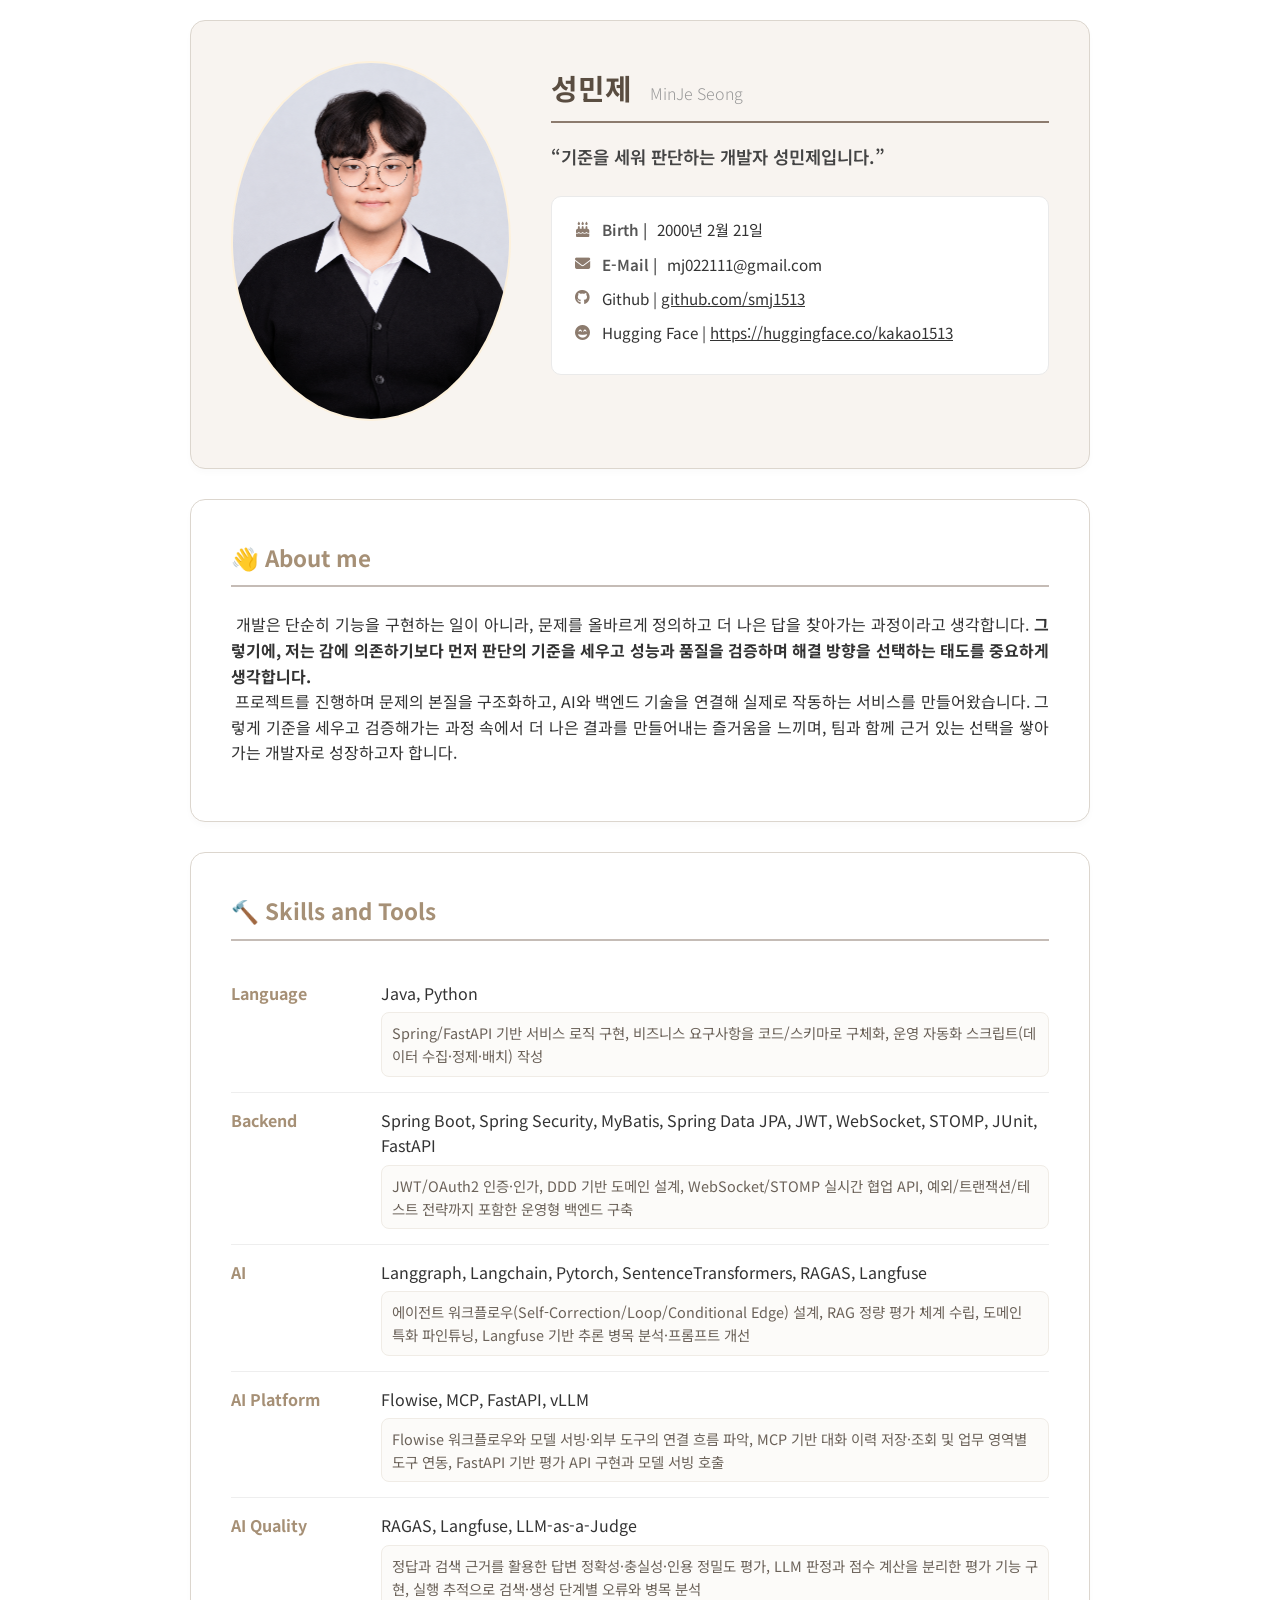
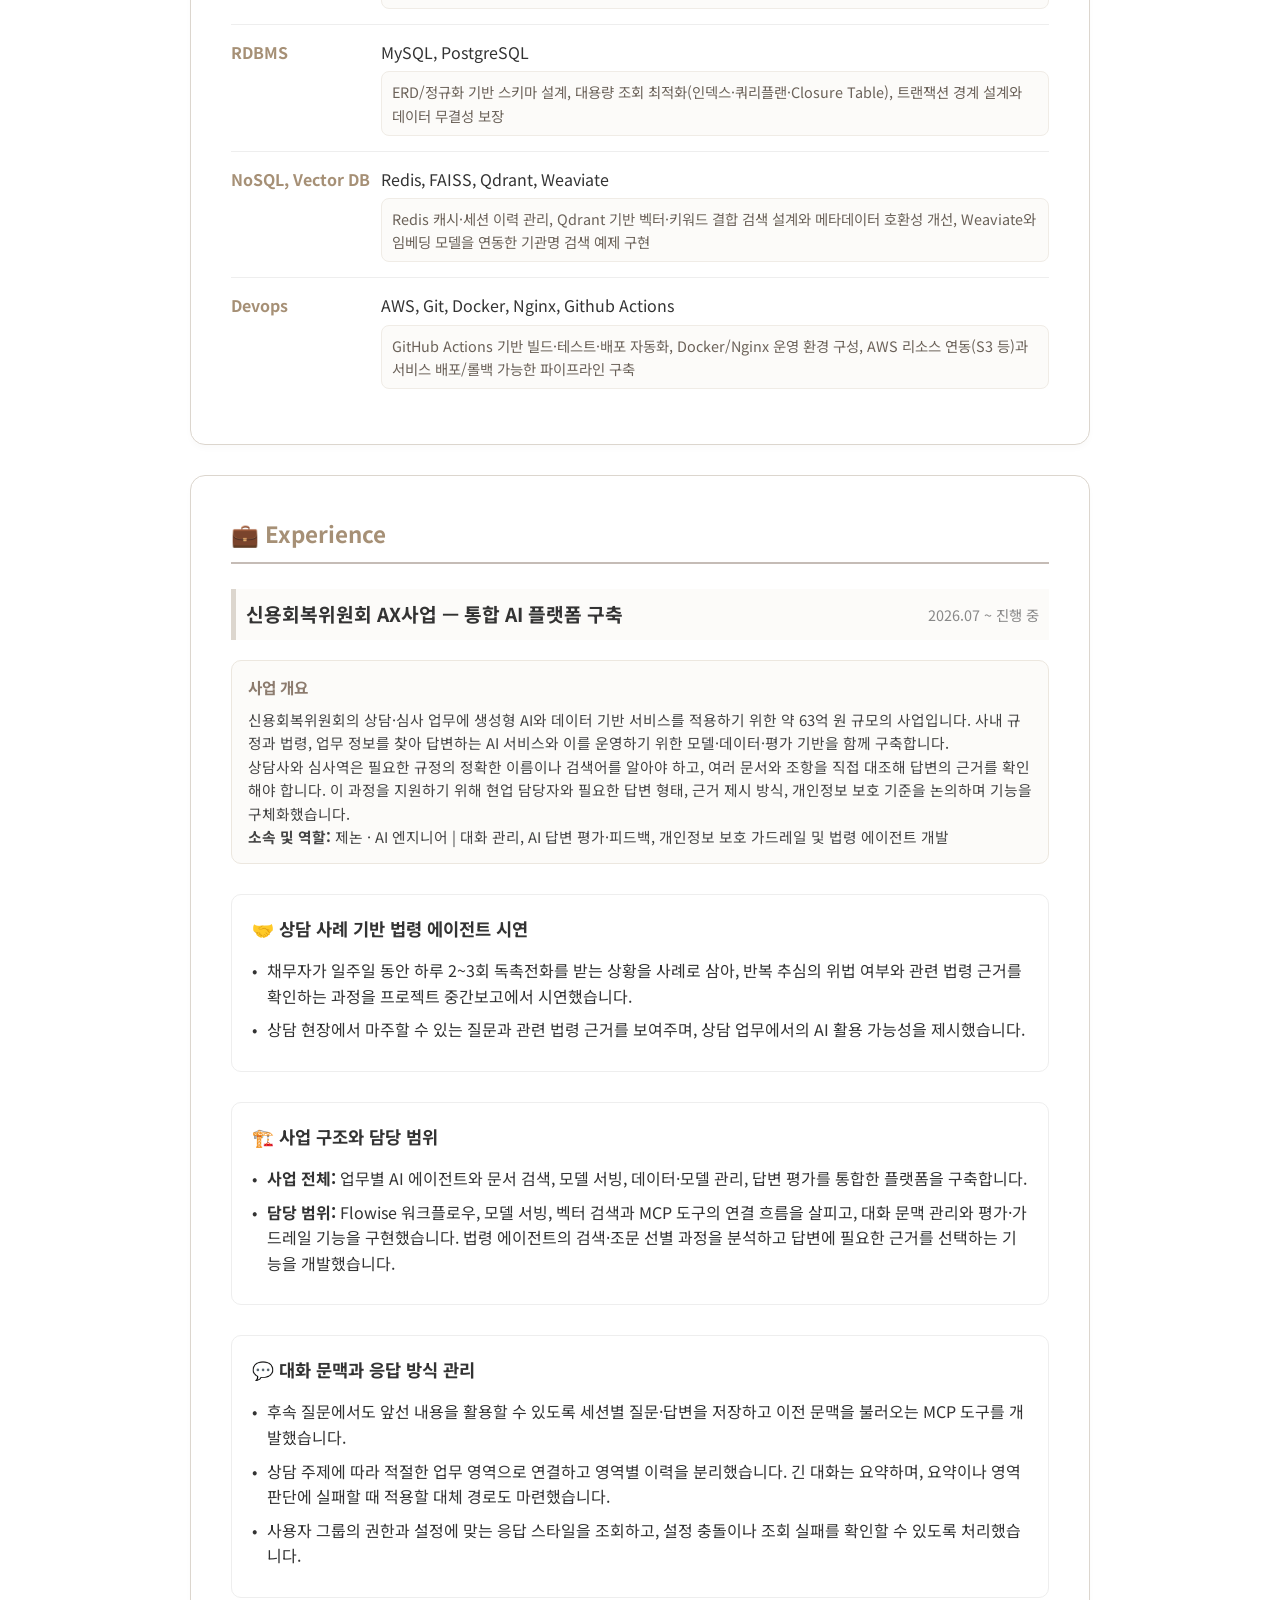
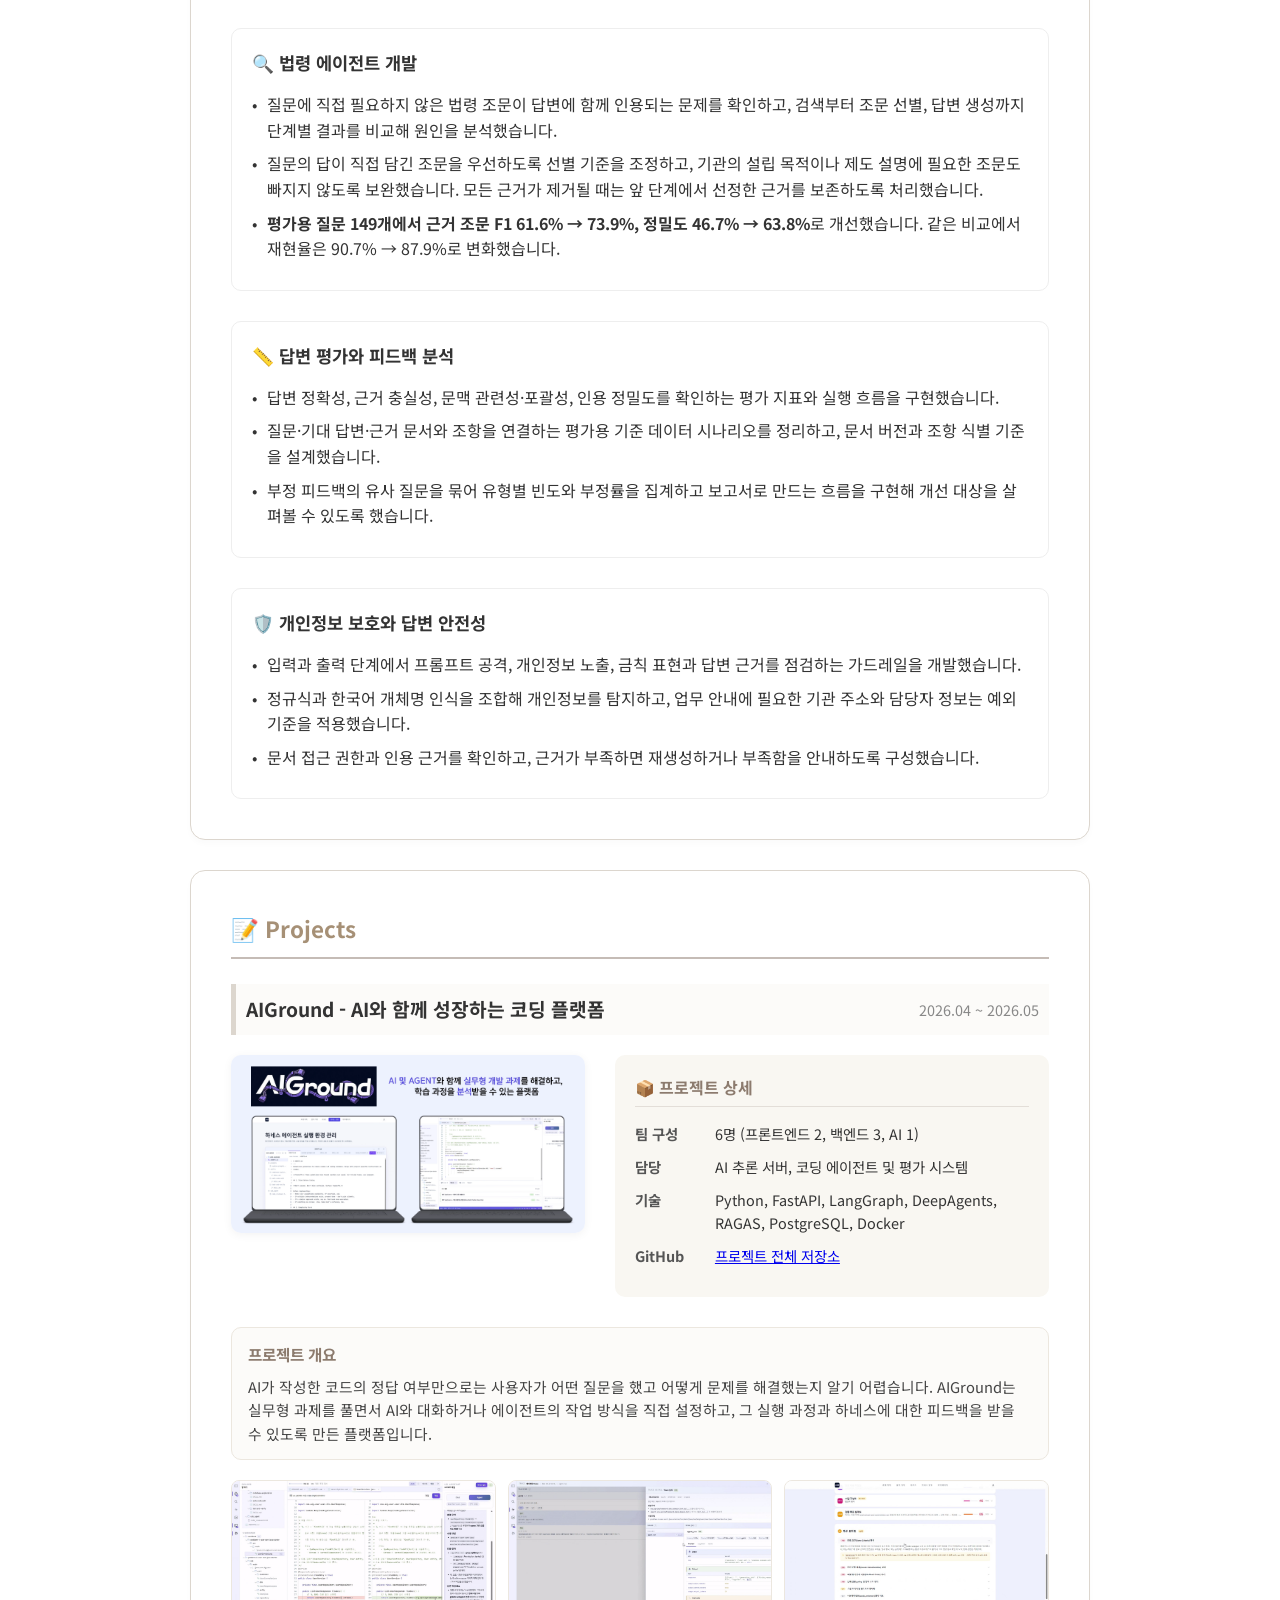
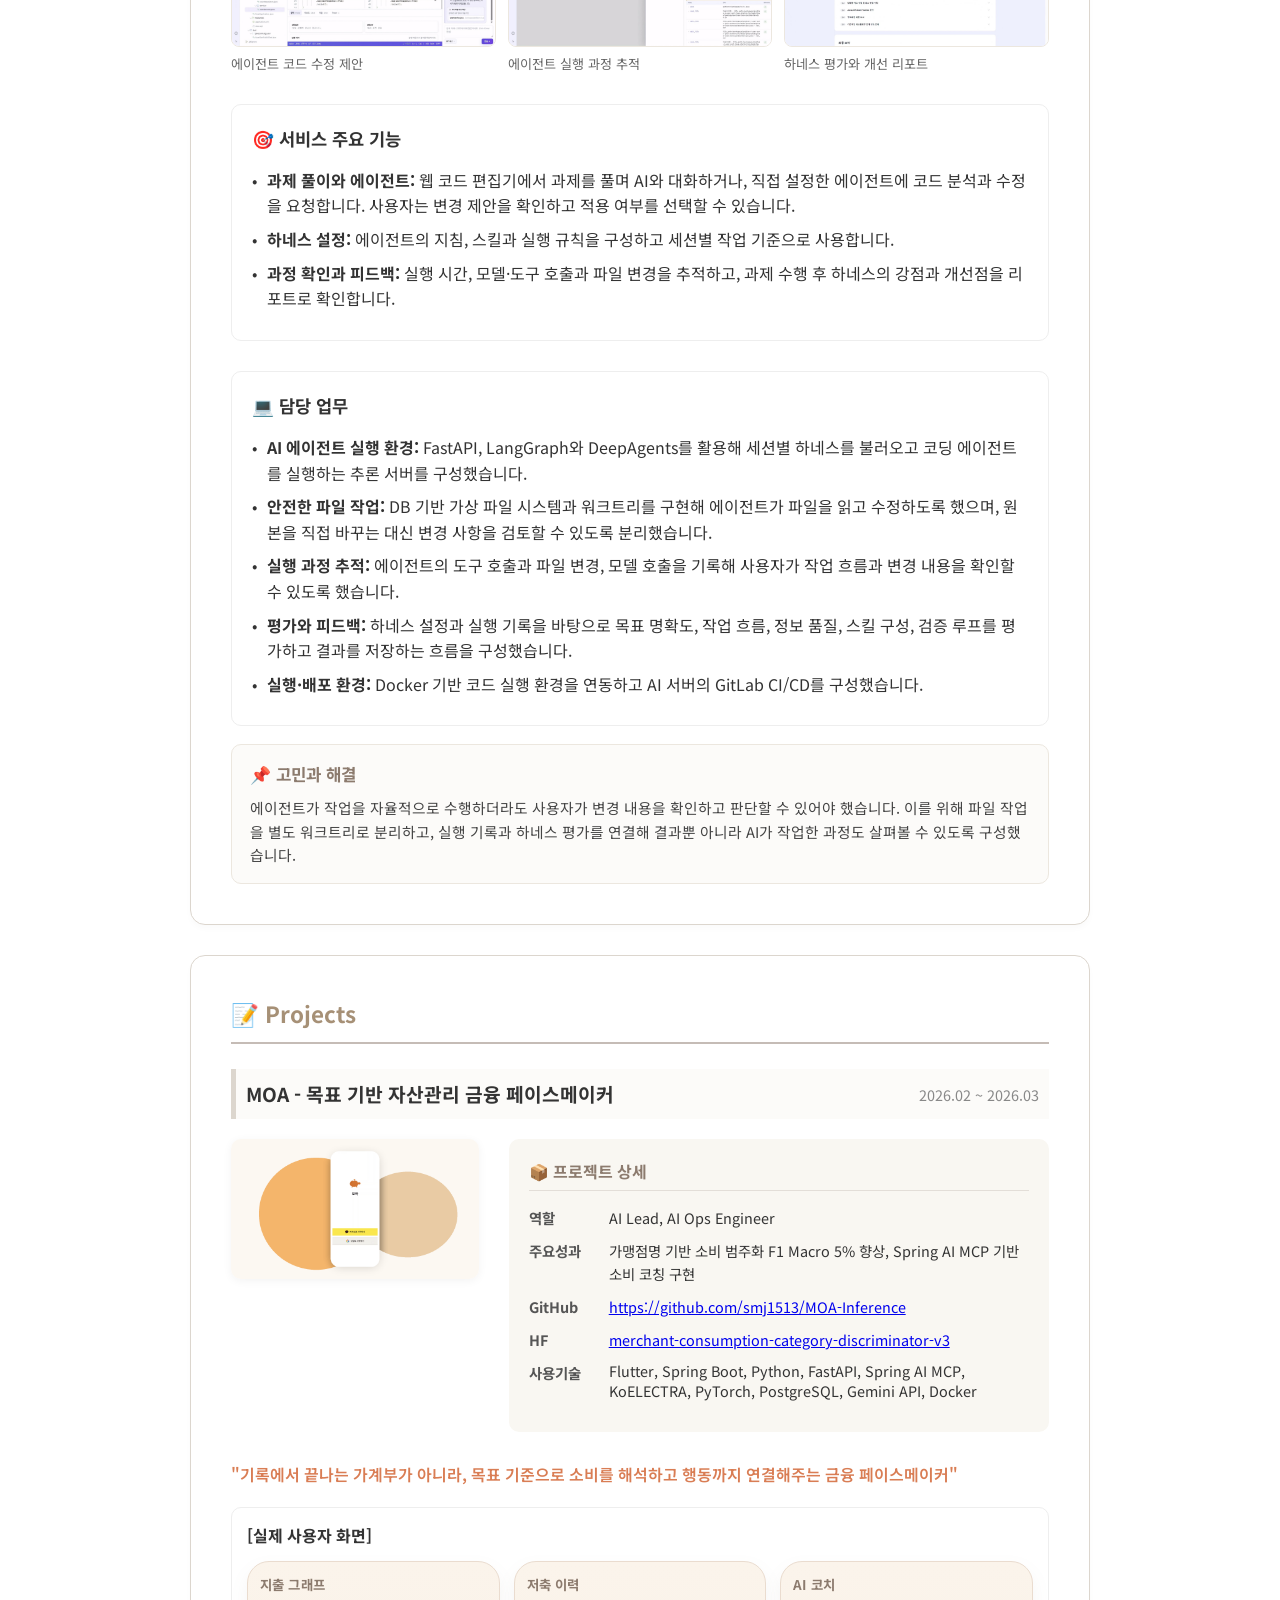
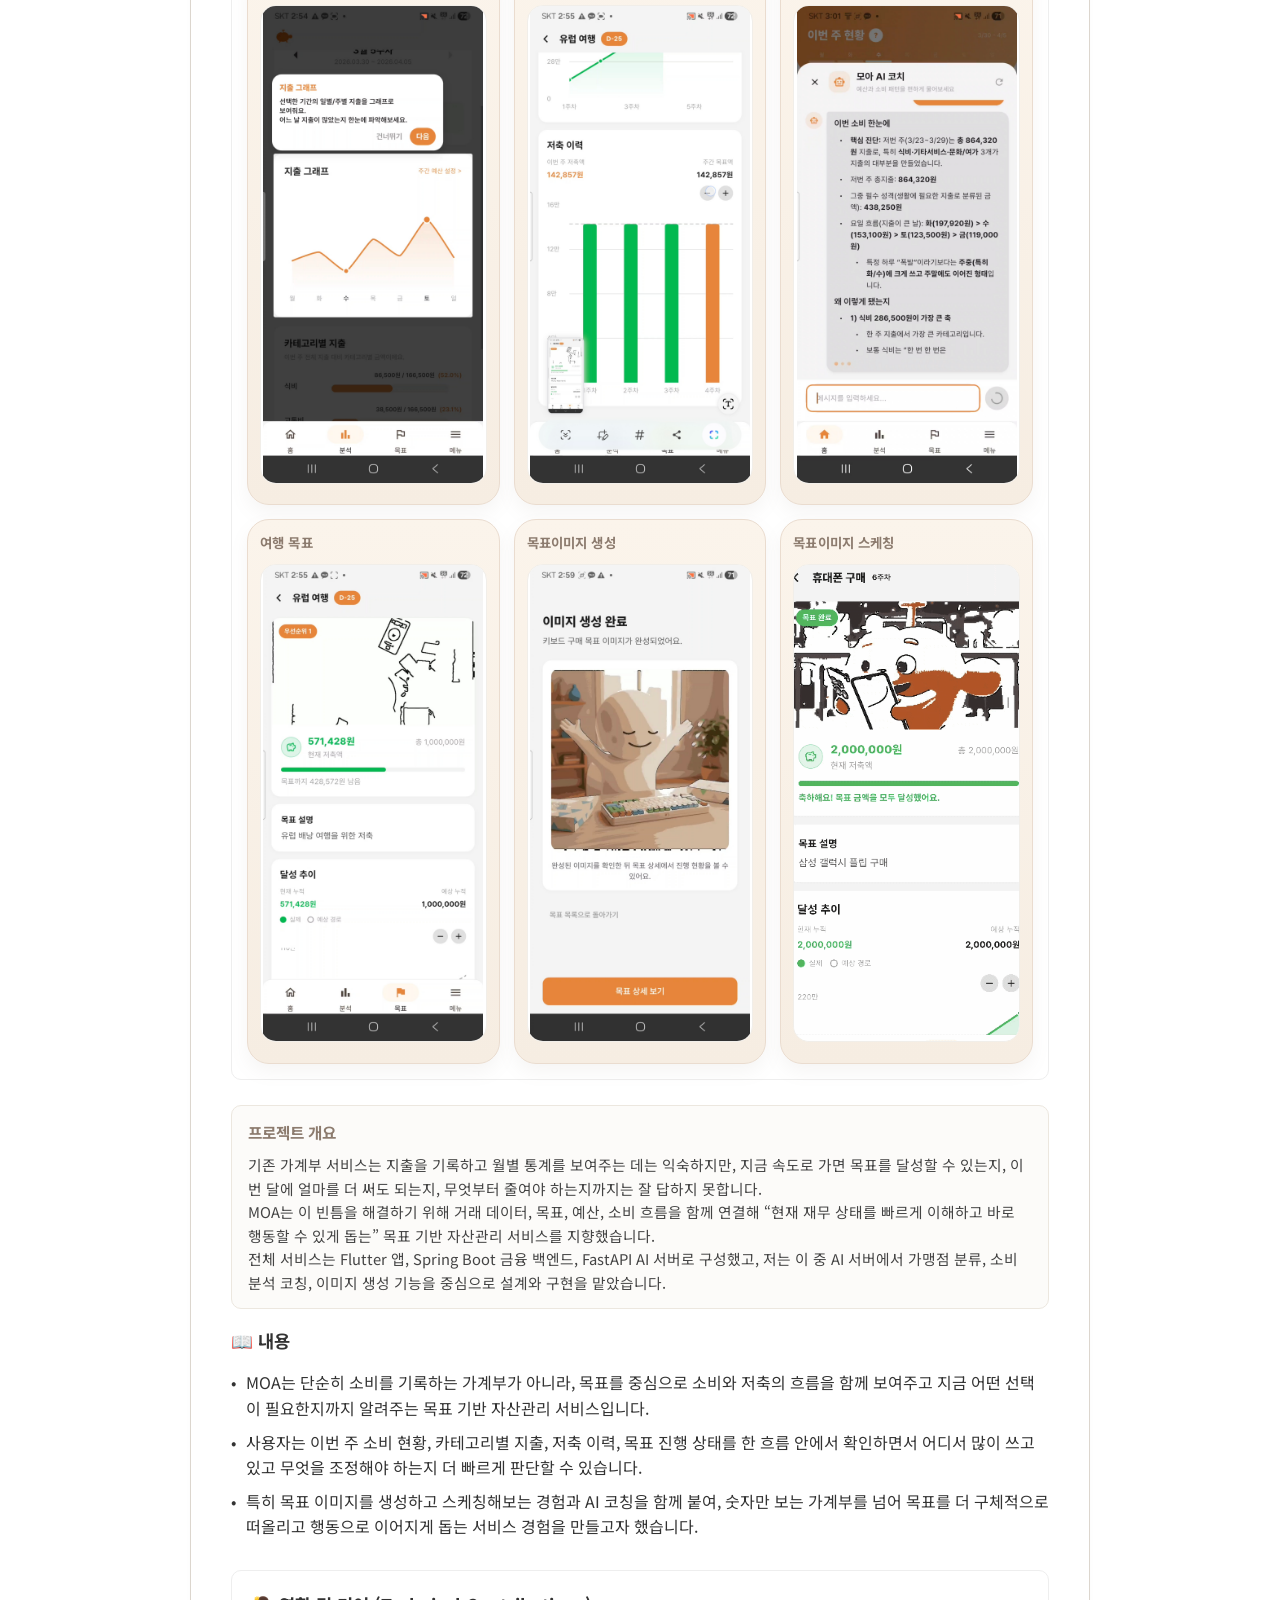
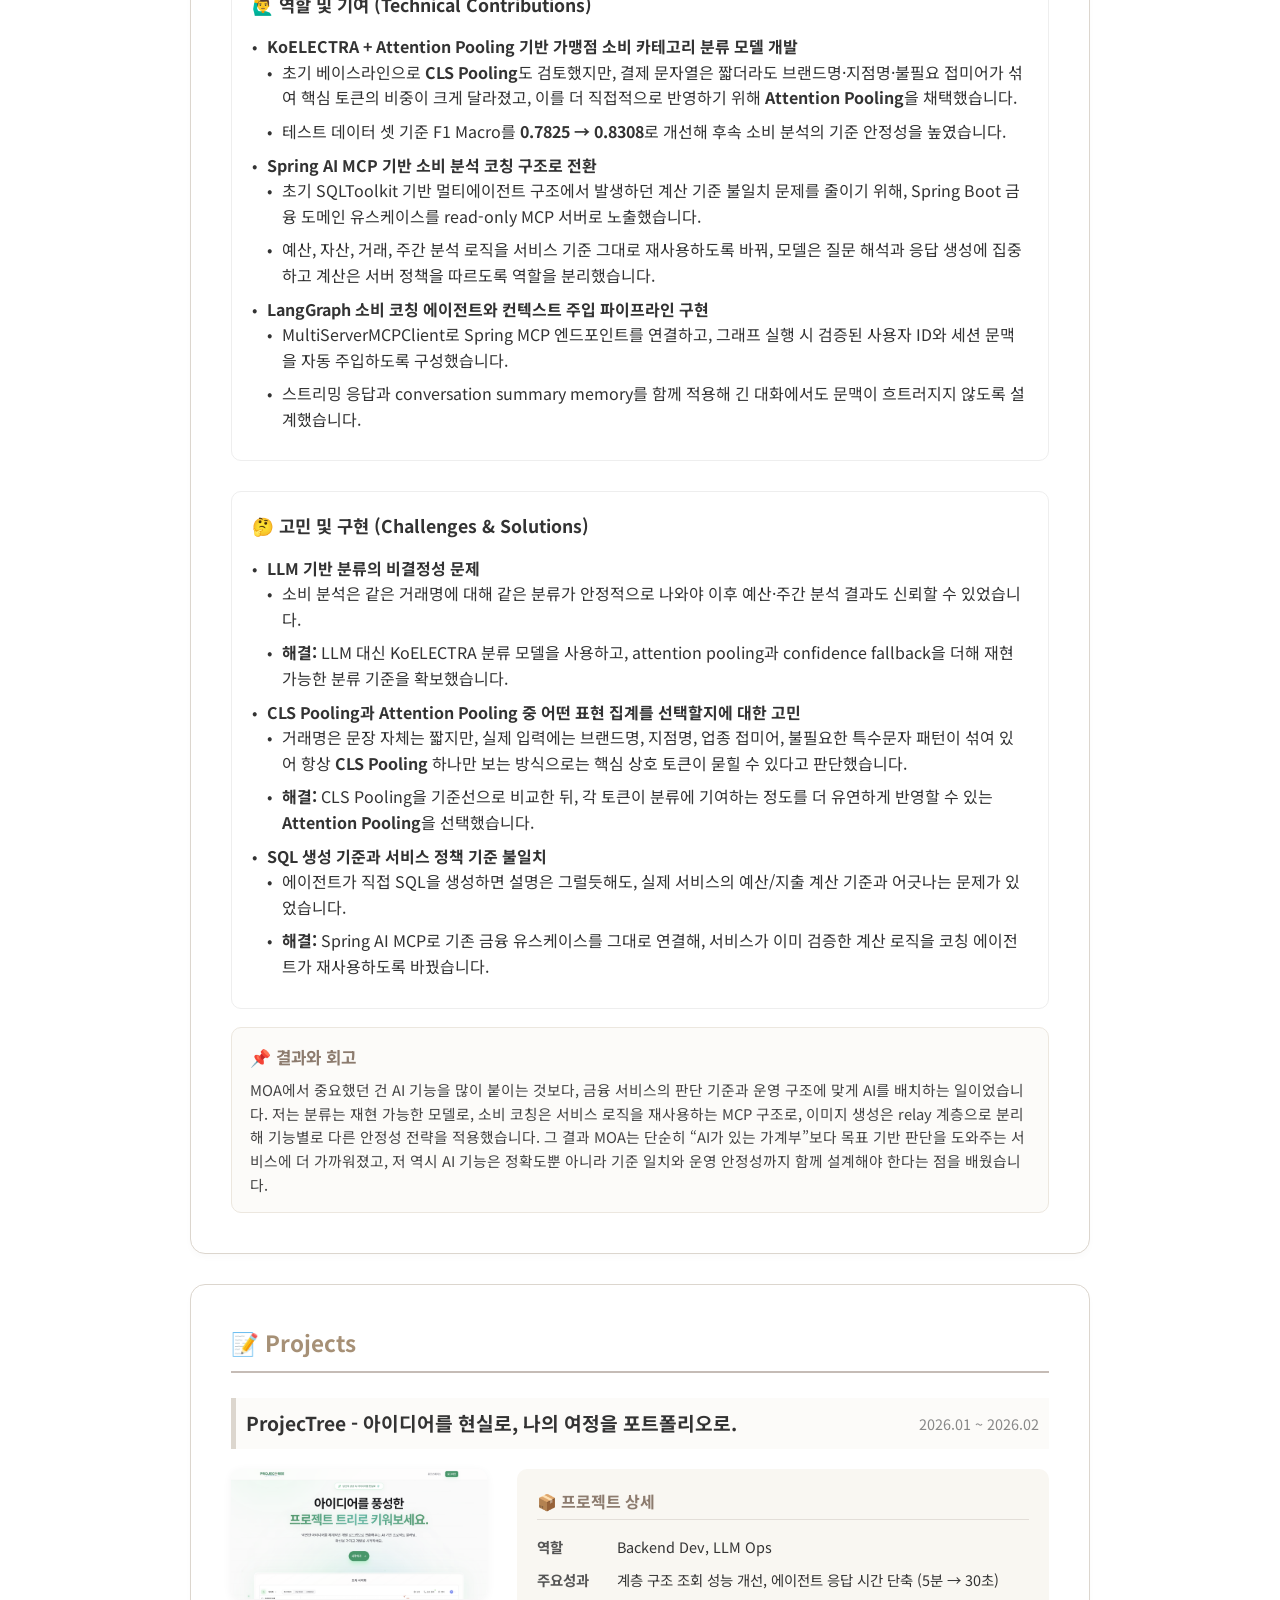
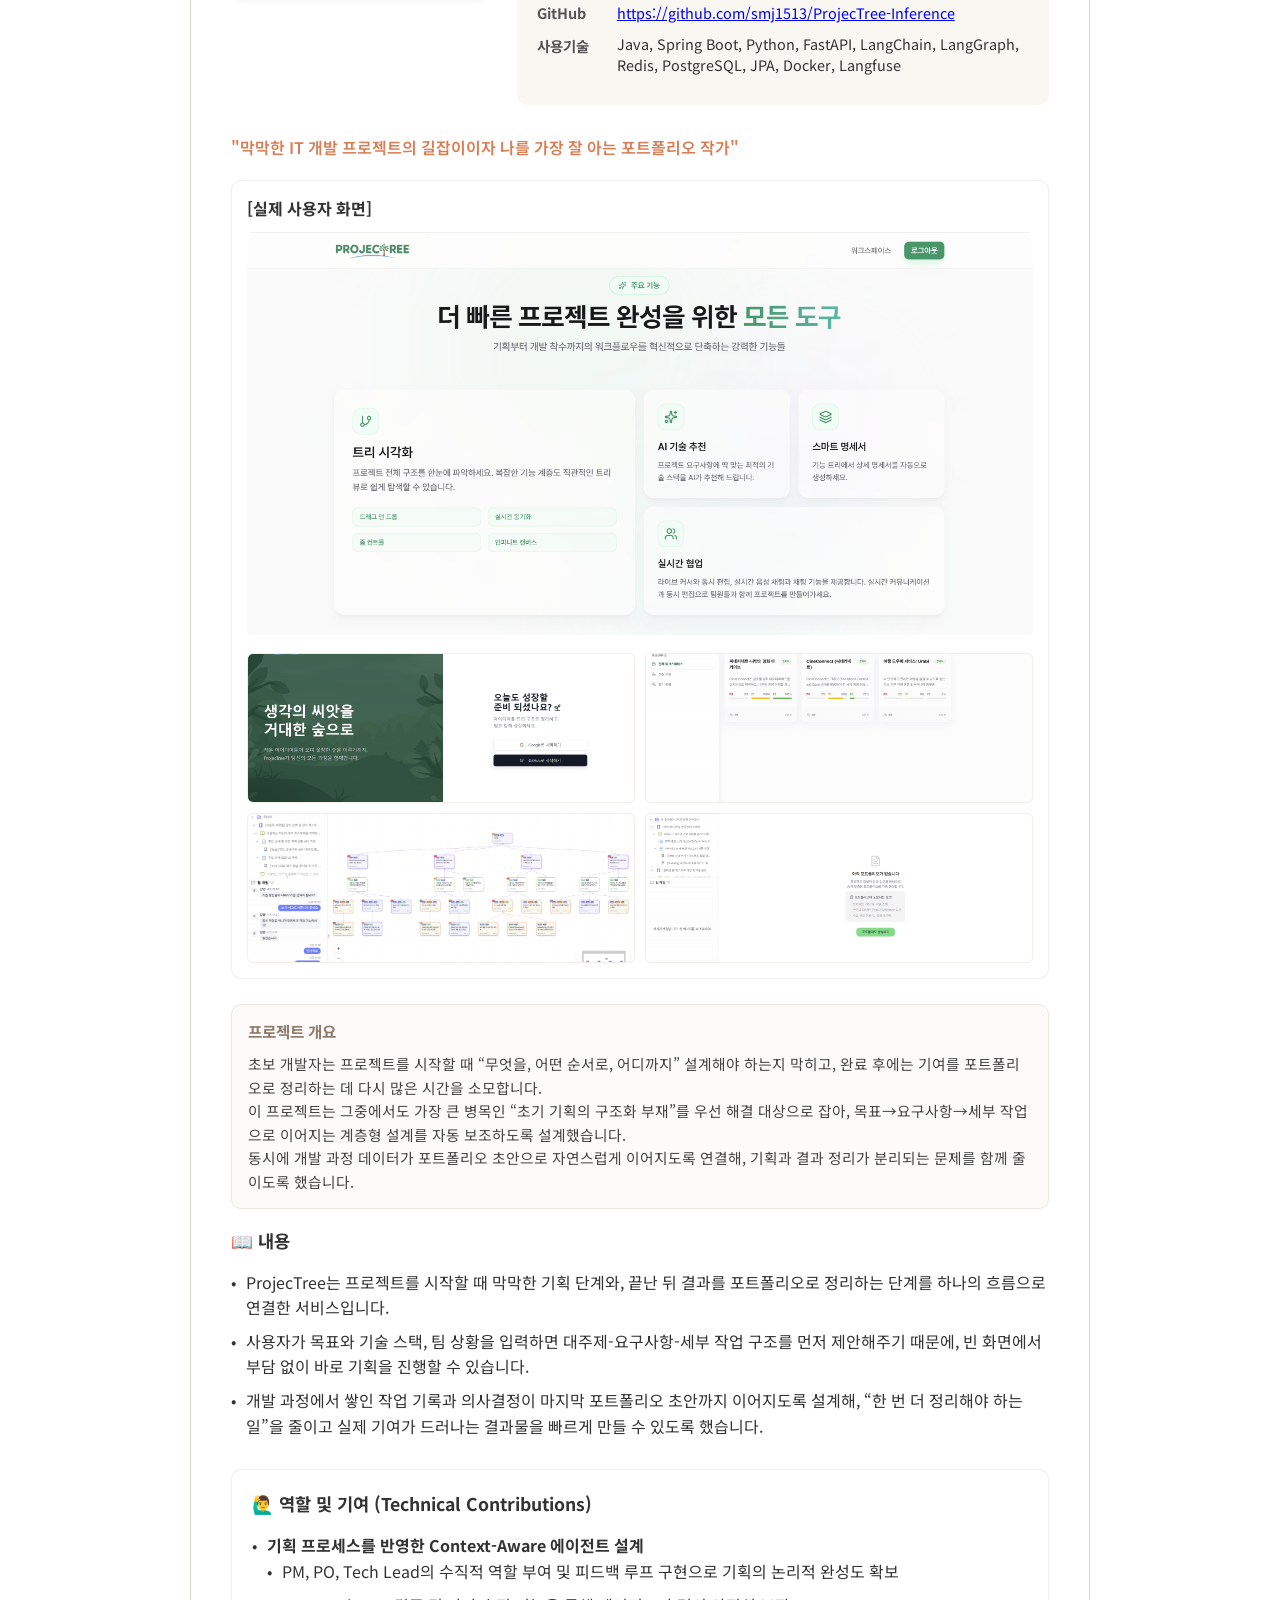
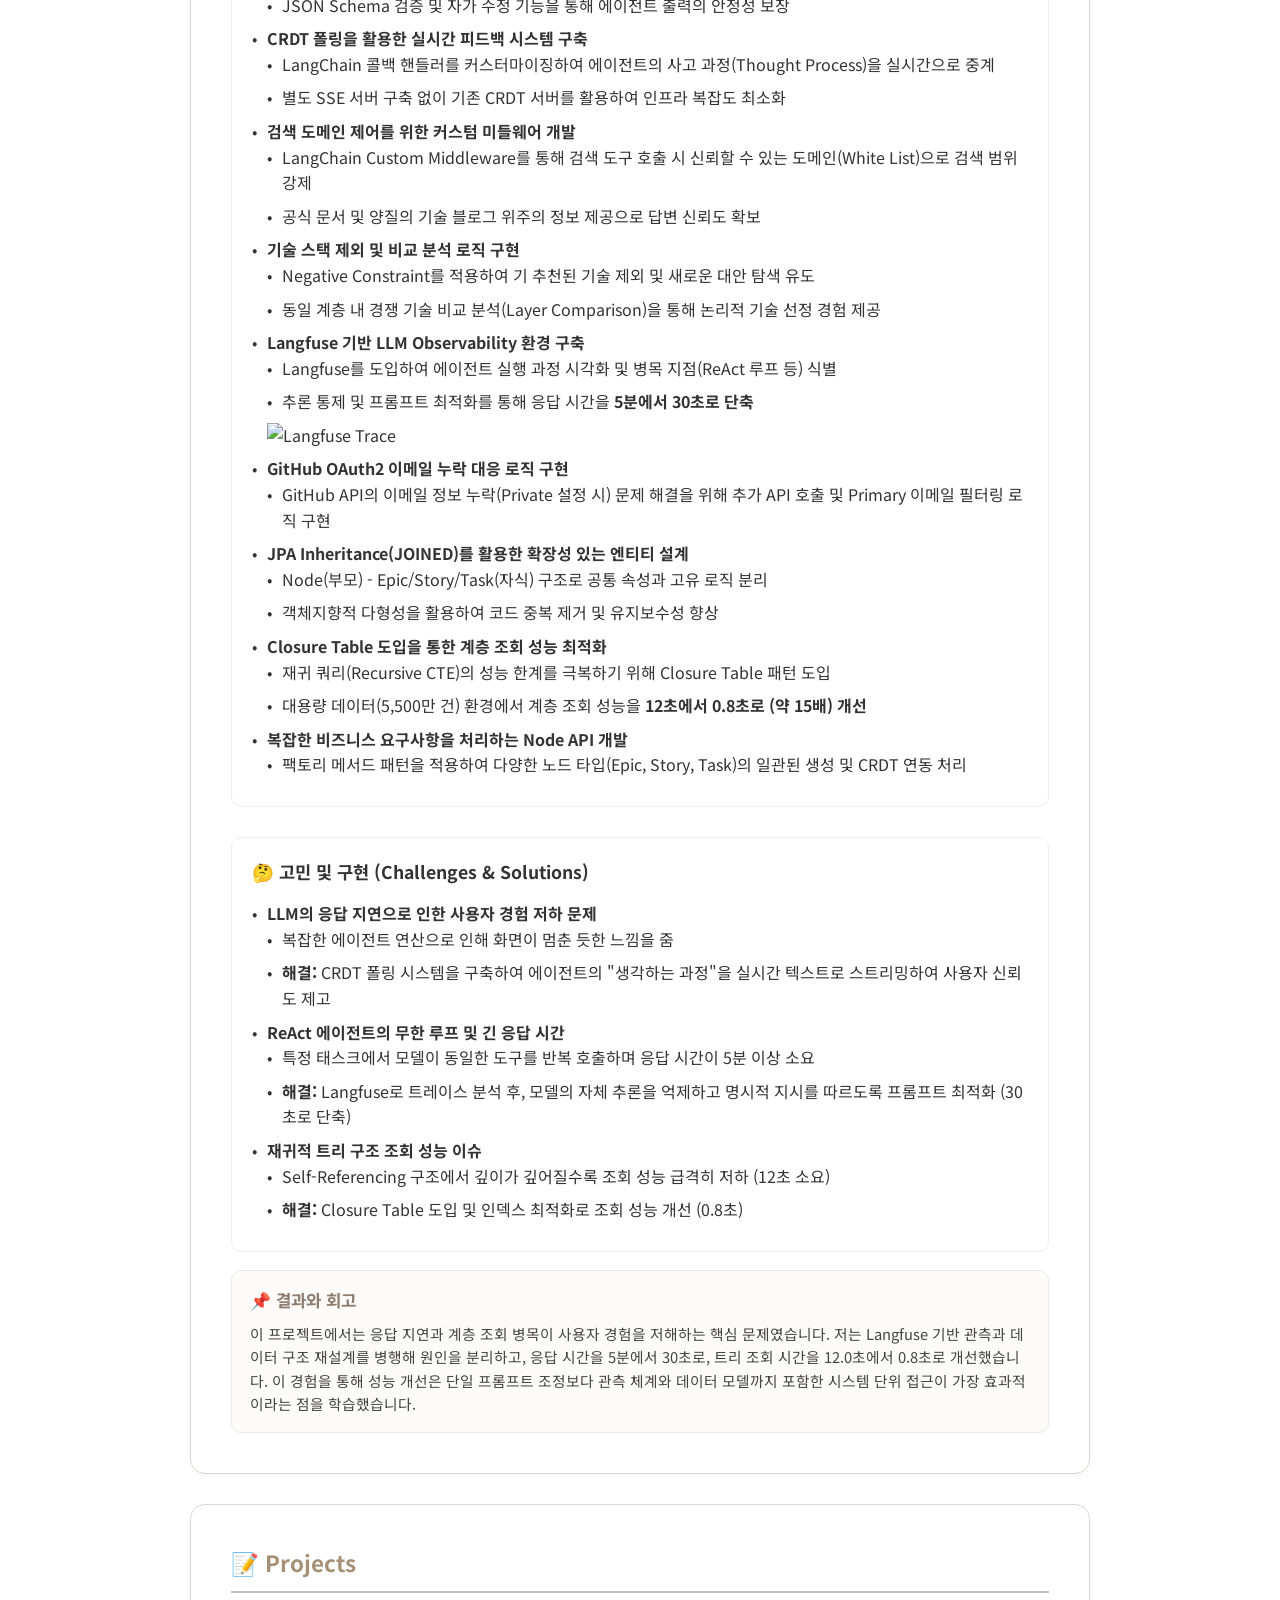
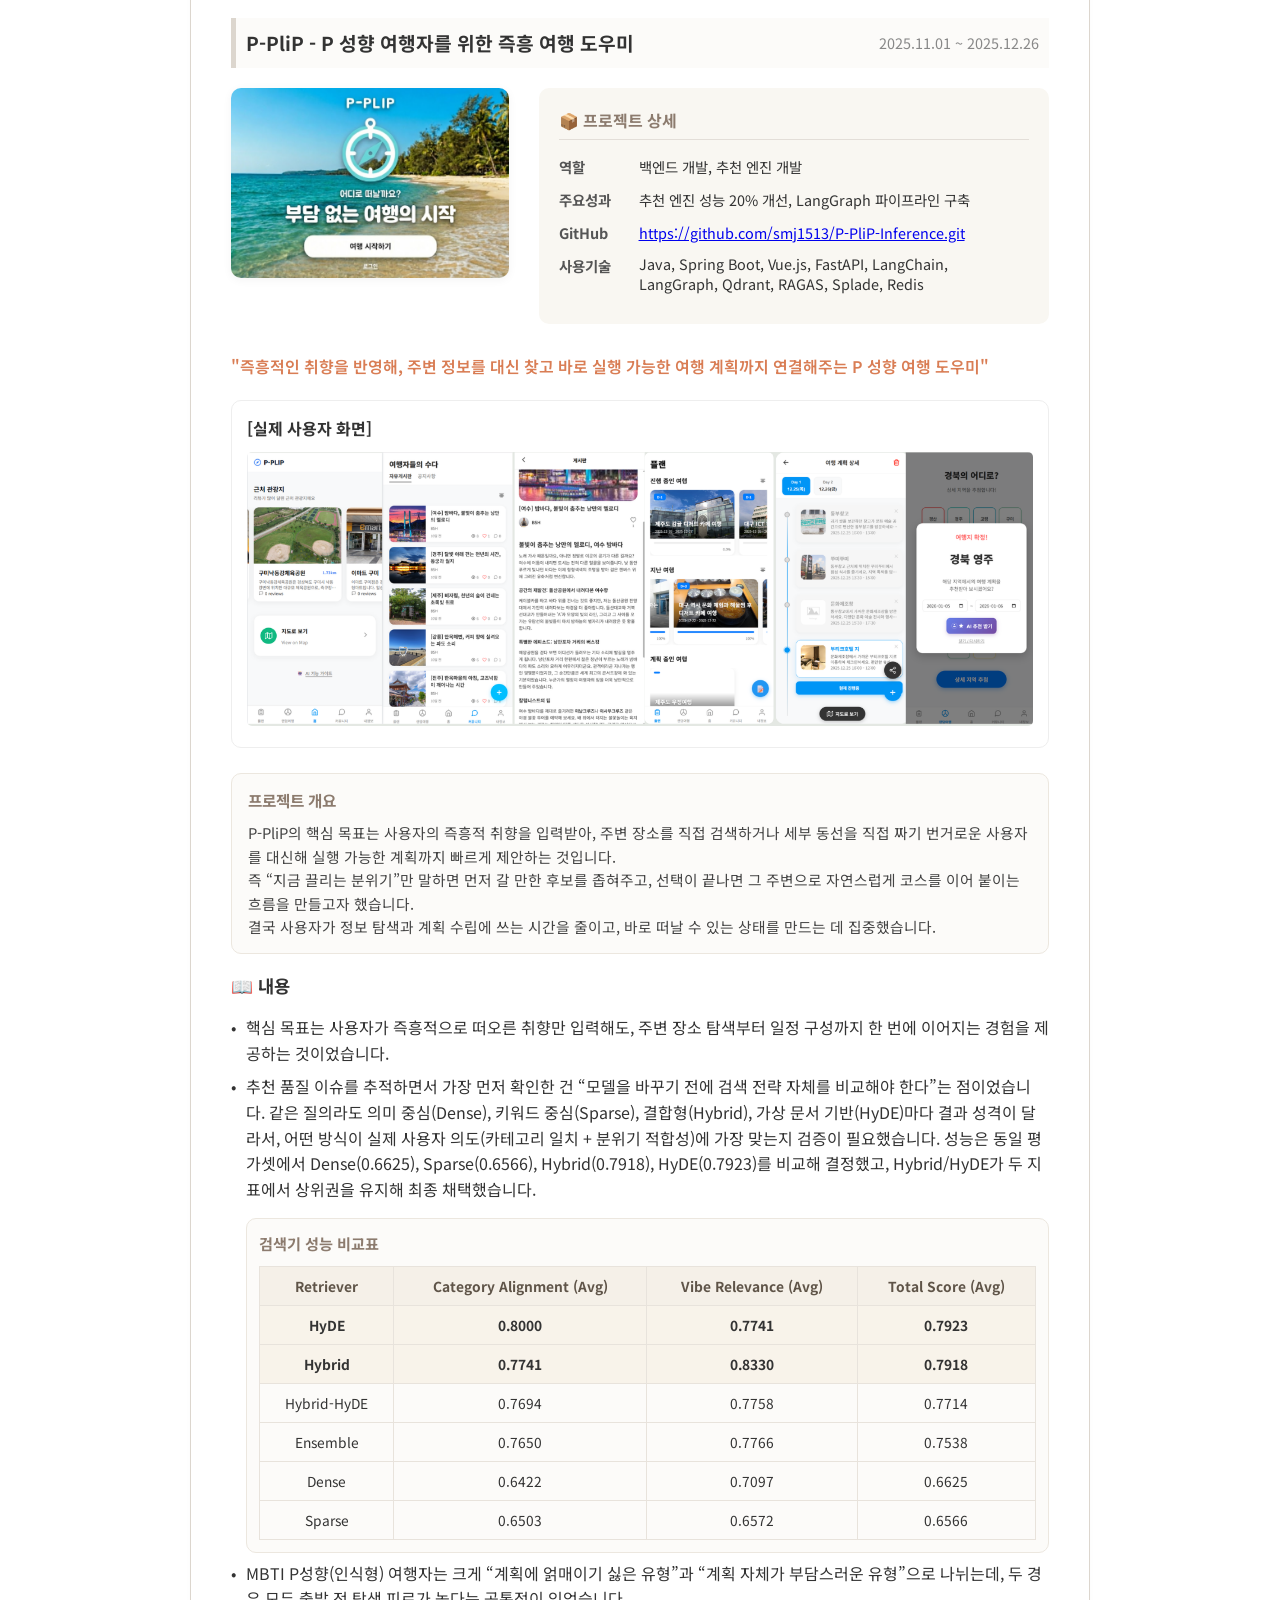
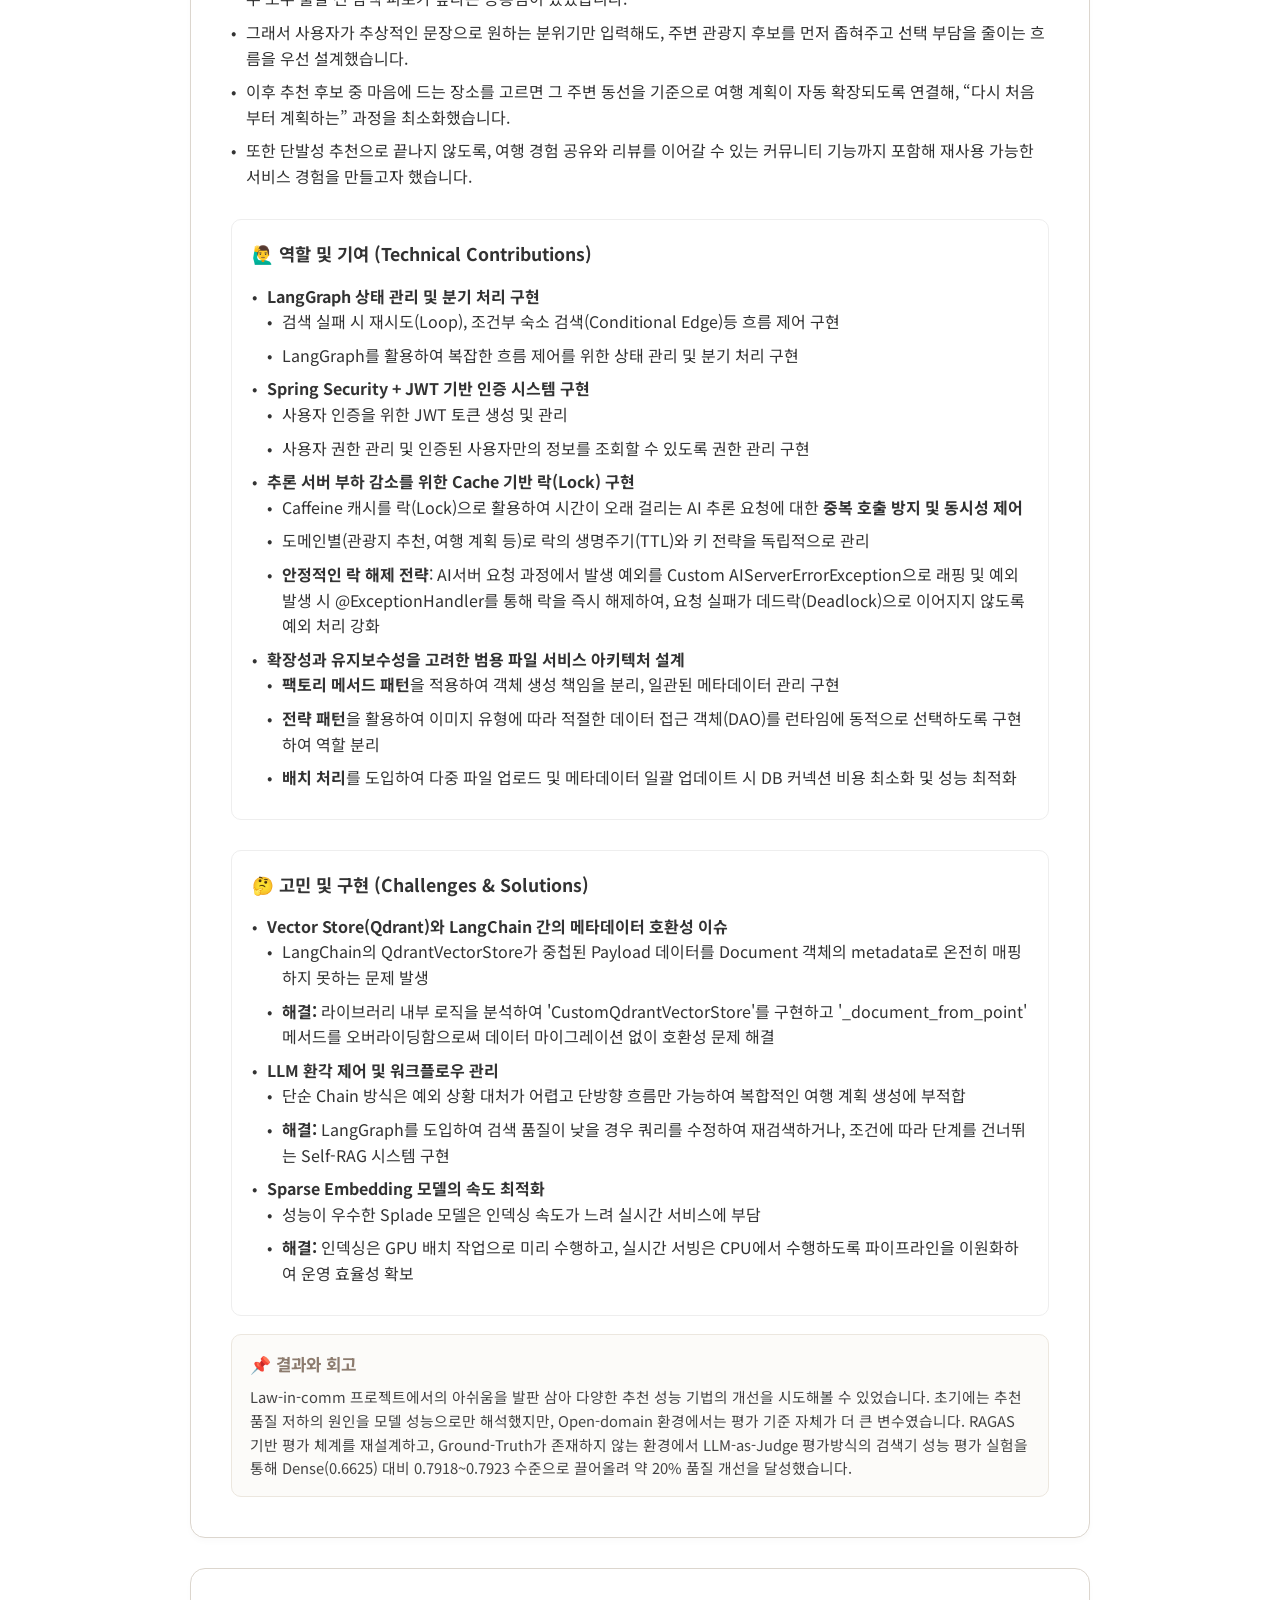
==== index.html @ fbe9fe79 "Correct the legal agent demo context in portfolio" ====
<!DOCTYPE html>
<html lang="ko">

<head>
    <meta charset="UTF-8">
    <meta name="viewport" content="width=device-width, initial-scale=1.0">
    <title>성민제 | Portfolio</title>
    <!-- Google Fonts -->
    <link rel="preconnect" href="https://fonts.googleapis.com">
    <link rel="preconnect" href="https://fonts.gstatic.com" crossorigin>
    <link href="https://fonts.googleapis.com/css2?family=Noto+Sans+KR:wght@300;400;500;700&display=swap"
        rel="stylesheet">
    <!-- Font Awesome for Icons -->
    <link rel="stylesheet" href="https://cdnjs.cloudflare.com/ajax/libs/font-awesome/6.4.0/css/all.min.css">
    <link rel="stylesheet" href="css/style.css">
</head>

<body>

    <main class="container">
        <!-- Profile Section -->
        <section class="card profile-card">
            <div class="profile-content">
                <div class="profile-image-container">
                    <img src="assets/images/profile.png" alt="프로필 이미지" class="profile-img">
                </div>
                <div class="profile-info">
                    <div class="profile-actions">
                        <!-- <button type="button" id="privacy-toggle" class="privacy-toggle-button" aria-pressed="false">
                            정보 가리기
                        </button> -->
                    </div>
                    <div class="name-title">
                        <h1>성민제 <span class="eng-name">MinJe Seong</span></h1>
                    </div>

                    <div class="quote">
                        <p>“기준을 세워 판단하는 개발자 성민제입니다.”</p>
                    </div>

                    <div class="contact-info">
                        <div class="info-item">
                            <i class="fa-solid fa-cake-candles"></i>
                            <span class="info-label">Birth | </span>
                            <span class="maskable-value">2000년 2월 21일</span>
                        </div>
                        <div class="info-item">
                            <i class="fa-solid fa-envelope"></i>
                            <span class="info-label">E-Mail | </span>
                            <span class="maskable-value">mj022111@gmail.com</span>
                        </div>
                        <div class="info-item">
                            <i class="fa-brands fa-github"></i> <span>Github | <a href="https://github.com/smj1513"
                                    target="_blank">github.com/smj1513</a></span>
                        </div>
                        <div class="info-item">
                            <i class="fa-solid fa-face-grin-beam"></i> <span>Hugging Face | <a
                                    href="https://huggingface.co/kakao1513"
                                    target="_blank">https://huggingface.co/kakao1513</a></span>
                        </div>
                    </div>
                </div>
            </div>
        </section>

        <section class="card">
            <h2 class="section-title">👋 About me</h2>
            <div class="divider"></div>
            <div class="content-text about-me-versions">
                <p class="about-version about-version--hidden" data-version="v1" hidden>
                    &nbsp;개발은 혼자만의 여정이 아니라, 동료와 함께 성장하는 과정이기도 합니다. <strong>그렇기에, 저는 기술적 성장만큼이나 소통과 나눔의 가치를 중요하게
                        생각합니다.</strong> <br>
                    &nbsp;세미나와 멘토 활동을 통해 지식을 나누고 함께 문제를 해결하는 기쁨을 경험하며 늘 저의 지식을 타인에게 전달하고자 노력해왔습니다.
                    그렇게 배움의 과정 속에서 동료와 소통하며 함께 성장하는 과정을 즐기고 있습니다.
                    <strong> 매일 마주하는 새로운 배움을 거름 삼아, 어제보다 성장한 오늘의 제가 팀과 동료들에게 긍정적인 영향을 주는 사람으로 기억되기를 바랍니다.
                    </strong>
                </p>
                <p class="about-version is-active" data-version="v2">
                    &nbsp;개발은 단순히 기능을 구현하는 일이 아니라, 문제를 올바르게 정의하고 더 나은 답을 찾아가는 과정이라고 생각합니다. <strong>그렇기에, 저는 감에
                        의존하기보다 먼저 판단의 기준을 세우고 성능과 품질을 검증하며 해결 방향을 선택하는 태도를 중요하게 생각합니다.</strong> <br>
                    &nbsp;프로젝트를 진행하며 문제의 본질을 구조화하고, AI와 백엔드 기술을 연결해 실제로 작동하는 서비스를 만들어왔습니다. 그렇게 기준을 세우고 검증해가는 과정
                    속에서 더 나은 결과를 만들어내는 즐거움을 느끼며, 팀과 함께 근거 있는 선택을 쌓아가는 개발자로 성장하고자 합니다.
                </p>
            </div>
        </section>

        <section class="card">
            <h2 class="section-title">🔨 Skills and Tools</h2>
            <div class="divider"></div>
            <div class="skills-list">
                <div class="skill-row">
                    <span class="skill-category">Language</span>
                    <div class="skill-content">
                        <span class="skill-items">Java, Python</span>
                        <span class="skill-capability">Spring/FastAPI 기반 서비스 로직 구현, 비즈니스 요구사항을 코드/스키마로 구체화, 운영 자동화 스크립트(데이터 수집·정제·배치) 작성</span>
                    </div>
                </div>
                <div class="skill-row">
                    <span class="skill-category">Backend</span>
                    <div class="skill-content">
                        <span class="skill-items">Spring Boot, Spring Security, MyBatis, Spring Data JPA, JWT, WebSocket, STOMP, JUnit, FastAPI</span>
                        <span class="skill-capability">JWT/OAuth2 인증·인가, DDD 기반 도메인 설계, WebSocket/STOMP 실시간 협업 API, 예외/트랜잭션/테스트 전략까지 포함한 운영형 백엔드 구축</span>
                    </div>
                </div>
                <div class="skill-row">
                    <span class="skill-category">AI</span>
                    <div class="skill-content">
                        <span class="skill-items">Langgraph, Langchain, Pytorch, SentenceTransformers, RAGAS, Langfuse</span>
                        <span class="skill-capability">에이전트 워크플로우(Self-Correction/Loop/Conditional Edge) 설계, RAG 정량 평가 체계 수립, 도메인 특화 파인튜닝, Langfuse 기반 추론 병목 분석·프롬프트 개선</span>
                    </div>
                </div>
                <div class="skill-row">
                    <span class="skill-category">AI Platform</span>
                    <div class="skill-content">
                        <span class="skill-items">Flowise, MCP, FastAPI, vLLM</span>
                        <span class="skill-capability">Flowise 워크플로우와 모델 서빙·외부 도구의 연결 흐름 파악, MCP 기반 대화 이력 저장·조회 및 업무 영역별 도구 연동, FastAPI 기반 평가 API 구현과 모델 서빙 호출</span>
                    </div>
                </div>
                <div class="skill-row">
                    <span class="skill-category">AI Quality</span>
                    <div class="skill-content">
                        <span class="skill-items">RAGAS, Langfuse, LLM-as-a-Judge</span>
                        <span class="skill-capability">정답과 검색 근거를 활용한 답변 정확성·충실성·인용 정밀도 평가, LLM 판정과 점수 계산을 분리한 평가 기능 구현, 실행 추적으로 검색·생성 단계별 오류와 병목 분석</span>
                    </div>
                </div>
                <div class="skill-row">
                    <span class="skill-category">RDBMS</span>
                    <div class="skill-content">
                        <span class="skill-items">MySQL, PostgreSQL</span>
                        <span class="skill-capability">ERD/정규화 기반 스키마 설계, 대용량 조회 최적화(인덱스·쿼리플랜·Closure Table), 트랜잭션 경계 설계와 데이터 무결성 보장</span>
                    </div>
                </div>
                <div class="skill-row">
                    <span class="skill-category">NoSQL, Vector DB</span>
                    <div class="skill-content">
                        <span class="skill-items">Redis, FAISS, Qdrant, Weaviate</span>
                        <span class="skill-capability">Redis 캐시·세션 이력 관리, Qdrant 기반 벡터·키워드 결합 검색 설계와 메타데이터 호환성 개선, Weaviate와 임베딩 모델을 연동한 기관명 검색 예제 구현</span>
                    </div>
                </div>
                <div class="skill-row">
                    <span class="skill-category">Devops</span>
                    <div class="skill-content">
                        <span class="skill-items">AWS, Git, Docker, Nginx, Github Actions</span>
                        <span class="skill-capability">GitHub Actions 기반 빌드·테스트·배포 자동화, Docker/Nginx 운영 환경 구성, AWS 리소스 연동(S3 등)과 서비스 배포/롤백 가능한 파이프라인 구축</span>
                    </div>
                </div>
            </div>
        </section>

        <!-- Recent experience and projects -->
        <section class="card">
            <h2 class="section-title">💼 Experience</h2>
            <div class="divider"></div>
            <div class="project-header">
                <h3>신용회복위원회 AX사업 — 통합 AI 플랫폼 구축 <span class="date">2026.07 ~ 진행 중</span></h3>
            </div>
            <div class="project-overview-card">
                <h5>사업 개요</h5>
                <p>신용회복위원회의 상담·심사 업무에 생성형 AI와 데이터 기반 서비스를 적용하기 위한 약 63억 원 규모의 사업입니다. 사내 규정과 법령, 업무 정보를 찾아 답변하는 AI 서비스와 이를 운영하기 위한 모델·데이터·평가 기반을 함께 구축합니다.</p>
                <p>상담사와 심사역은 필요한 규정의 정확한 이름이나 검색어를 알아야 하고, 여러 문서와 조항을 직접 대조해 답변의 근거를 확인해야 합니다. 이 과정을 지원하기 위해 현업 담당자와 필요한 답변 형태, 근거 제시 방식, 개인정보 보호 기준을 논의하며 기능을 구체화했습니다.</p>
                <p><strong>소속 및 역할:</strong> 제논 · AI 엔지니어 | 대화 관리, AI 답변 평가·피드백, 개인정보 보호 가드레일 및 법령 에이전트 개발</p>
            </div>
            <div class="project-roles">
                <h4>🤝 상담 사례 기반 법령 에이전트 시연</h4>
                <ul>
                    <li>채무자가 일주일 동안 하루 2~3회 독촉전화를 받는 상황을 사례로 삼아, 반복 추심의 위법 여부와 관련 법령 근거를 확인하는 과정을 프로젝트 중간보고에서 시연했습니다.</li>
                    <li>상담 현장에서 마주할 수 있는 질문과 관련 법령 근거를 보여주며, 상담 업무에서의 AI 활용 가능성을 제시했습니다.</li>
                </ul>
            </div>
            <div class="project-roles">
                <h4>🏗️ 사업 구조와 담당 범위</h4>
                <ul>
                    <li><strong>사업 전체:</strong> 업무별 AI 에이전트와 문서 검색, 모델 서빙, 데이터·모델 관리, 답변 평가를 통합한 플랫폼을 구축합니다.</li>
                    <li><strong>담당 범위:</strong> Flowise 워크플로우, 모델 서빙, 벡터 검색과 MCP 도구의 연결 흐름을 살피고, 대화 문맥 관리와 평가·가드레일 기능을 구현했습니다. 법령 에이전트의 검색·조문 선별 과정을 분석하고 답변에 필요한 근거를 선택하는 기능을 개발했습니다.</li>
                </ul>
            </div>
            <div class="project-roles">
                <h4>💬 대화 문맥과 응답 방식 관리</h4>
                <ul>
                    <li>후속 질문에서도 앞선 내용을 활용할 수 있도록 세션별 질문·답변을 저장하고 이전 문맥을 불러오는 MCP 도구를 개발했습니다.</li>
                    <li>상담 주제에 따라 적절한 업무 영역으로 연결하고 영역별 이력을 분리했습니다. 긴 대화는 요약하며, 요약이나 영역 판단에 실패할 때 적용할 대체 경로도 마련했습니다.</li>
                    <li>사용자 그룹의 권한과 설정에 맞는 응답 스타일을 조회하고, 설정 충돌이나 조회 실패를 확인할 수 있도록 처리했습니다.</li>
                </ul>
            </div>
            <div class="project-roles">
                <h4>🔍 법령 에이전트 개발</h4>
                <ul>
                    <li>질문에 직접 필요하지 않은 법령 조문이 답변에 함께 인용되는 문제를 확인하고, 검색부터 조문 선별, 답변 생성까지 단계별 결과를 비교해 원인을 분석했습니다.</li>
                    <li>질문의 답이 직접 담긴 조문을 우선하도록 선별 기준을 조정하고, 기관의 설립 목적이나 제도 설명에 필요한 조문도 빠지지 않도록 보완했습니다. 모든 근거가 제거될 때는 앞 단계에서 선정한 근거를 보존하도록 처리했습니다.</li>
                    <li><strong>평가용 질문 149개에서 근거 조문 F1 61.6% → 73.9%, 정밀도 46.7% → 63.8%</strong>로 개선했습니다. 같은 비교에서 재현율은 90.7% → 87.9%로 변화했습니다.</li>
                </ul>
            </div>
            <div class="project-roles">
                <h4>📏 답변 평가와 피드백 분석</h4>
                <ul>
                    <li>답변 정확성, 근거 충실성, 문맥 관련성·포괄성, 인용 정밀도를 확인하는 평가 지표와 실행 흐름을 구현했습니다.</li>
                    <li>질문·기대 답변·근거 문서와 조항을 연결하는 평가용 기준 데이터 시나리오를 정리하고, 문서 버전과 조항 식별 기준을 설계했습니다.</li>
                    <li>부정 피드백의 유사 질문을 묶어 유형별 빈도와 부정률을 집계하고 보고서로 만드는 흐름을 구현해 개선 대상을 살펴볼 수 있도록 했습니다.</li>
                </ul>
            </div>
            <div class="project-roles">
                <h4>🛡️ 개인정보 보호와 답변 안전성</h4>
                <ul>
                    <li>입력과 출력 단계에서 프롬프트 공격, 개인정보 노출, 금칙 표현과 답변 근거를 점검하는 가드레일을 개발했습니다.</li>
                    <li>정규식과 한국어 개체명 인식을 조합해 개인정보를 탐지하고, 업무 안내에 필요한 기관 주소와 담당자 정보는 예외 기준을 적용했습니다.</li>
                    <li>문서 접근 권한과 인용 근거를 확인하고, 근거가 부족하면 재생성하거나 부족함을 안내하도록 구성했습니다.</li>
                </ul>
            </div>
        </section>

        <!-- Projects Section: AIG -->
        <section class="card aig-project">
            <h2 class="section-title">📝 Projects</h2>
            <div class="divider"></div>
            <div class="project-header">
                <h3>AIGround - AI와 함께 성장하는 코딩 플랫폼 <span class="date">2026.04 ~ 2026.05</span></h3>
            </div>
            <div class="project-top">
                <div class="project-main-image">
                    <img src="assets/images/aig/overview.png" alt="AIGround 프로젝트 소개 이미지" loading="lazy">
                </div>
                <div class="project-info-box">
                    <h4>📦 프로젝트 상세</h4>
                    <div class="project-details">
                        <div class="detail-row"><span class="label">팀 구성</span><span class="value">6명 (프론트엔드 2, 백엔드 3, AI 1)</span></div>
                        <div class="detail-row"><span class="label">담당</span><span class="value">AI 추론 서버, 코딩 에이전트 및 평가 시스템</span></div>
                        <div class="detail-row"><span class="label">기술</span><span class="value">Python, FastAPI, LangGraph, DeepAgents, RAGAS, PostgreSQL, Docker</span></div>
                        <div class="detail-row"><span class="label">GitHub</span><span class="value"><a href="https://github.com/SSAFY14-D103/AIG" target="_blank" rel="noopener noreferrer">프로젝트 전체 저장소</a></span></div>
                    </div>
                </div>
            </div>
            <div class="project-overview-card">
                <h5>프로젝트 개요</h5>
                <p>AI가 작성한 코드의 정답 여부만으로는 사용자가 어떤 질문을 했고 어떻게 문제를 해결했는지 알기 어렵습니다. AIGround는 실무형 과제를 풀면서 AI와 대화하거나 에이전트의 작업 방식을 직접 설정하고, 그 실행 과정과 하네스에 대한 피드백을 받을 수 있도록 만든 플랫폼입니다.</p>
            </div>
            <div class="aig-gallery" aria-label="AIG 주요 서비스 화면">
                <figure><img src="assets/images/aig/agent.jpg" alt="에이전트가 제안한 코드 변경을 비교하고 적용하는 화면" loading="lazy"><figcaption>에이전트 코드 수정 제안</figcaption></figure>
                <figure><img src="assets/images/aig/trace.jpg" alt="에이전트 실행 과정과 도구 호출을 보여주는 추적 화면" loading="lazy"><figcaption>에이전트 실행 과정 추적</figcaption></figure>
                <figure><img src="assets/images/aig/report.jpg" alt="하네스 평가 결과와 개선점을 보여주는 리포트 화면" loading="lazy"><figcaption>하네스 평가와 개선 리포트</figcaption></figure>
            </div>
            <div class="project-roles">
                <h4>🎯 서비스 주요 기능</h4>
                <ul>
                    <li><strong>과제 풀이와 에이전트:</strong> 웹 코드 편집기에서 과제를 풀며 AI와 대화하거나, 직접 설정한 에이전트에 코드 분석과 수정을 요청합니다. 사용자는 변경 제안을 확인하고 적용 여부를 선택할 수 있습니다.</li>
                    <li><strong>하네스 설정:</strong> 에이전트의 지침, 스킬과 실행 규칙을 구성하고 세션별 작업 기준으로 사용합니다.</li>
                    <li><strong>과정 확인과 피드백:</strong> 실행 시간, 모델·도구 호출과 파일 변경을 추적하고, 과제 수행 후 하네스의 강점과 개선점을 리포트로 확인합니다.</li>
                </ul>
            </div>
            <div class="project-roles">
                <h4>💻 담당 업무</h4>
                <ul>
                    <li><strong>AI 에이전트 실행 환경:</strong> FastAPI, LangGraph와 DeepAgents를 활용해 세션별 하네스를 불러오고 코딩 에이전트를 실행하는 추론 서버를 구성했습니다.</li>
                    <li><strong>안전한 파일 작업:</strong> DB 기반 가상 파일 시스템과 워크트리를 구현해 에이전트가 파일을 읽고 수정하도록 했으며, 원본을 직접 바꾸는 대신 변경 사항을 검토할 수 있도록 분리했습니다.</li>
                    <li><strong>실행 과정 추적:</strong> 에이전트의 도구 호출과 파일 변경, 모델 호출을 기록해 사용자가 작업 흐름과 변경 내용을 확인할 수 있도록 했습니다.</li>
                    <li><strong>평가와 피드백:</strong> 하네스 설정과 실행 기록을 바탕으로 목표 명확도, 작업 흐름, 정보 품질, 스킬 구성, 검증 루프를 평가하고 결과를 저장하는 흐름을 구성했습니다.</li>
                    <li><strong>실행·배포 환경:</strong> Docker 기반 코드 실행 환경을 연동하고 AI 서버의 GitLab CI/CD를 구성했습니다.</li>
                </ul>
            </div>
            <div class="project-retrospective">
                <h4>📌 고민과 해결</h4>
                <p>에이전트가 작업을 자율적으로 수행하더라도 사용자가 변경 내용을 확인하고 판단할 수 있어야 했습니다. 이를 위해 파일 작업을 별도 워크트리로 분리하고, 실행 기록과 하네스 평가를 연결해 결과뿐 아니라 AI가 작업한 과정도 살펴볼 수 있도록 구성했습니다.</p>
            </div>
        </section>

        <!-- Projects Section: MOA -->
        <section class="card">
            <h2 class="section-title">📝 Projects</h2>
            <div class="divider"></div>

            <div class="project-header">
                <h3>MOA - 목표 기반 자산관리 금융 페이스메이커 <span class="date">2026.02 ~ 2026.03</span></h3>
            </div>

            <div class="project-content">
                <div class="project-top">
                    <div class="project-main-image">
                        <img src="assets/images/MOA/moa-main.png" alt="MOA App Entry">
                    </div>
                    <div class="project-info-box">
                        <h4>📦 프로젝트 상세</h4>
                        <div class="project-details">
                            <div class="detail-row">
                                <span class="label">역할</span>
                                <span class="value">AI Lead, AI Ops Engineer</span>
                            </div>
                            <div class="detail-row">
                                <span class="label">주요성과</span>
                                <span class="value">가맹점명 기반 소비 범주화 F1 Macro 5% 향상, Spring AI MCP 기반 소비 코칭 구현</span>
                            </div>
                            <div class="detail-row">
                                <span class="label">GitHub</span>
                                <span class="value"><a href="https://github.com/smj1513/MOA-Inference" target="_blank">https://github.com/smj1513/MOA-Inference</a></span>
                            </div>
                            <div class="detail-row">
                                <span class="label">HF</span>
                                <span class="value"><a href="https://huggingface.co/kakao1513/merchant-consumption-category-discriminator-v3"
                                        target="_blank">merchant-consumption-category-discriminator-v3</a></span>
                            </div>
                            <div class="detail-row">
                                <span class="label">사용기술</span>
                                <span class="value tech-stack">Flutter, Spring Boot, Python, FastAPI, Spring AI MCP, KoELECTRA, PyTorch, PostgreSQL, Gemini API, Docker</span>
                            </div>
                        </div>
                    </div>
                </div>

                <div class="project-description">
                    <p class="highlight-text">"기록에서 끝나는 가계부가 아니라, 목표 기준으로 소비를 해석하고 행동까지 연결해주는 금융 페이스메이커"</p>

                    <div class="screenshot-container">
                        <p>[실제 사용자 화면]</p>
                        <div class="moa-mobile-strip">
                            <div class="moa-mobile-shot">
                                <span class="moa-shot-label">지출 그래프</span>
                                <img src="assets/images/MOA/지출그래프.jpg" alt="MOA 지출 그래프 화면">
                            </div>
                            <div class="moa-mobile-shot">
                                <span class="moa-shot-label">저축 이력</span>
                                <img src="assets/images/MOA/저축이력.jpg" alt="MOA 저축 이력 화면">
                            </div>
                            <div class="moa-mobile-shot">
                                <span class="moa-shot-label">AI 코치</span>
                                <img src="assets/images/MOA/AI코칭.jpg" alt="MOA AI 코칭 화면">
                            </div>
                        </div>
                        <div class="moa-reference-grid">
                            <div class="moa-mobile-shot">
                                <span class="moa-shot-label">여행 목표</span>
                                <img src="assets/images/MOA/여행 목표.jpg" alt="MOA 여행 목표 화면">
                            </div>
                            <div class="moa-mobile-shot">
                                <span class="moa-shot-label">목표이미지 생성</span>
                                <img src="assets/images/MOA/목표이미지 생성.jpg" alt="MOA 목표이미지 생성 화면">
                            </div>
                            <div class="moa-mobile-shot moa-mobile-shot-gif">
                                <span class="moa-shot-label">목표이미지 스케칭</span>
                                <img src="assets/images/MOA/목표이미지 스케칭.gif" alt="MOA 목표이미지 스케칭 GIF">
                            </div>
                        </div>
                    </div>

                    <div class="project-overview-card">
                        <h5>프로젝트 개요</h5>
                        <p>기존 가계부 서비스는 지출을 기록하고 월별 통계를 보여주는 데는 익숙하지만, 지금 속도로 가면 목표를 달성할 수 있는지, 이번 달에 얼마를 더 써도 되는지, 무엇부터 줄여야 하는지까지는 잘 답하지 못합니다.<br>MOA는 이 빈틈을 해결하기 위해 거래 데이터, 목표, 예산, 소비 흐름을 함께 연결해 “현재 재무 상태를 빠르게 이해하고 바로 행동할 수 있게 돕는” 목표 기반 자산관리 서비스를 지향했습니다.<br>전체 서비스는 Flutter 앱, Spring Boot 금융 백엔드, FastAPI AI 서버로 구성했고, 저는 이 중 AI 서버에서 가맹점 분류, 소비 분석 코칭, 이미지 생성 기능을 중심으로 설계와 구현을 맡았습니다.</p>
                    </div>

                    <div class="description-text">
                        <h4>📖 내용</h4>
                        <ul>
                            <li>MOA는 단순히 소비를 기록하는 가계부가 아니라, 목표를 중심으로 소비와 저축의 흐름을 함께 보여주고 지금 어떤 선택이 필요한지까지 알려주는 목표 기반 자산관리 서비스입니다.</li>
                            <li>사용자는 이번 주 소비 현황, 카테고리별 지출, 저축 이력, 목표 진행 상태를 한 흐름 안에서 확인하면서 어디서 많이 쓰고 있고 무엇을 조정해야 하는지 더 빠르게 판단할 수 있습니다.</li>
                            <li>특히 목표 이미지를 생성하고 스케칭해보는 경험과 AI 코칭을 함께 붙여, 숫자만 보는 가계부를 넘어 목표를 더 구체적으로 떠올리고 행동으로 이어지게 돕는 서비스 경험을 만들고자 했습니다.</li>
                        </ul>
                    </div>
                </div>
            </div>

            <div class="project-roles">
                <h4>🙋‍♂️ 역할 및 기여 (Technical Contributions)</h4>
                <ul>
                    <li><strong>KoELECTRA + Attention Pooling 기반 가맹점 소비 카테고리 분류 모델 개발</strong>
                        <ul>
                            <!-- <li>NFKC 정규화, suffix noise augmentation, confidence fallback을 적용해 표기 흔들림과 분류 불안정을 줄였습니다.</li> -->
                            <li>초기 베이스라인으로 <strong>CLS Pooling</strong>도 검토했지만, 결제 문자열은 짧더라도 브랜드명·지점명·불필요 접미어가 섞여 핵심 토큰의 비중이 크게 달라졌고, 이를 더 직접적으로 반영하기 위해 <strong>Attention Pooling</strong>을 채택했습니다.</li>
                            <li>테스트 데이터 셋 기준 F1 Macro를 <strong>0.7825 → 0.8308</strong>로 개선해 후속 소비 분석의 기준 안정성을 높였습니다.</li>
                        </ul>
                    </li>
                    <li><strong>Spring AI MCP 기반 소비 분석 코칭 구조로 전환</strong>
                        <ul>
                            <li>초기 SQLToolkit 기반 멀티에이전트 구조에서 발생하던 계산 기준 불일치 문제를 줄이기 위해, Spring Boot 금융 도메인 유스케이스를 read-only MCP 서버로 노출했습니다.</li>
                            <li>예산, 자산, 거래, 주간 분석 로직을 서비스 기준 그대로 재사용하도록 바꿔, 모델은 질문 해석과 응답 생성에 집중하고 계산은 서버 정책을 따르도록 역할을 분리했습니다.</li>
                        </ul>
                    </li>
                    <li><strong>LangGraph 소비 코칭 에이전트와 컨텍스트 주입 파이프라인 구현</strong>
                        <ul>
                            <li>MultiServerMCPClient로 Spring MCP 엔드포인트를 연결하고, 그래프 실행 시 검증된 사용자 ID와 세션 문맥을 자동 주입하도록 구성했습니다.</li>
                            <li>스트리밍 응답과 conversation summary memory를 함께 적용해 긴 대화에서도 문맥이 흐트러지지 않도록 설계했습니다.</li>
                        </ul>
                    </li>
                </ul>
            </div>
            <div class="project-roles">
                <h4>🤔 고민 및 구현 (Challenges & Solutions)</h4>
                <ul>
                    <li><strong>LLM 기반 분류의 비결정성 문제</strong>
                        <ul>
                            <li>소비 분석은 같은 거래명에 대해 같은 분류가 안정적으로 나와야 이후 예산·주간 분석 결과도 신뢰할 수 있었습니다.</li>
                            <li><strong>해결:</strong> LLM 대신 KoELECTRA 분류 모델을 사용하고, attention pooling과 confidence fallback을 더해 재현 가능한 분류 기준을 확보했습니다.</li>
                        </ul>
                    </li>
                    <li><strong>CLS Pooling과 Attention Pooling 중 어떤 표현 집계를 선택할지에 대한 고민</strong>
                        <ul>
                            <li>거래명은 문장 자체는 짧지만, 실제 입력에는 브랜드명, 지점명, 업종 접미어, 불필요한 특수문자 패턴이 섞여 있어 항상 <strong>CLS Pooling</strong> 하나만 보는 방식으로는 핵심 상호 토큰이 묻힐 수 있다고 판단했습니다.</li>
                            <li><strong>해결:</strong> CLS Pooling을 기준선으로 비교한 뒤, 각 토큰이 분류에 기여하는 정도를 더 유연하게 반영할 수 있는 <strong>Attention Pooling</strong>을 선택했습니다.</li>
                        </ul>
                    </li>
                    <li><strong>SQL 생성 기준과 서비스 정책 기준 불일치</strong>
                        <ul>
                            <li>에이전트가 직접 SQL을 생성하면 설명은 그럴듯해도, 실제 서비스의 예산/지출 계산 기준과 어긋나는 문제가 있었습니다.</li>
                            <li><strong>해결:</strong> Spring AI MCP로 기존 금융 유스케이스를 그대로 연결해, 서비스가 이미 검증한 계산 로직을 코칭 에이전트가 재사용하도록 바꿨습니다.</li>
                        </ul>
                    </li>
                    
                </ul>
            </div>
            <div class="project-retrospective">
                <h4>📌 결과와 회고</h4>
                <p>MOA에서 중요했던 건 AI 기능을 많이 붙이는 것보다, 금융 서비스의 판단 기준과 운영 구조에 맞게 AI를 배치하는 일이었습니다. 저는 분류는 재현 가능한 모델로, 소비 코칭은 서비스 로직을 재사용하는 MCP 구조로, 이미지 생성은 relay 계층으로 분리해 기능별로 다른 안정성 전략을 적용했습니다. 그 결과 MOA는 단순히 “AI가 있는 가계부”보다 목표 기반 판단을 도와주는 서비스에 더 가까워졌고, 저 역시 AI 기능은 정확도뿐 아니라 기준 일치와 운영 안정성까지 함께 설계해야 한다는 점을 배웠습니다.</p>
            </div>
        </section>

        <!-- Projects Section: ProjecTree -->
        <section class="card">
            <h2 class="section-title">📝 Projects</h2>
            <div class="divider"></div>

            <div class="project-header">
                <h3>ProjecTree - 아이디어를 현실로, 나의 여정을 포트폴리오로. <span class="date">2026.01 ~ 2026.02</span></h3>
            </div>

            <div class="project-content">
                <div class="project-top">
                    <div class="project-main-image">
                        <img src="assets/images/projectree/메인화면 1.png" alt="ProjecTree Main">
                    </div>
                    <div class="project-info-box">
                        <h4>📦 프로젝트 상세</h4>
                        <div class="project-details">
                            <div class="detail-row">
                                <span class="label">역할</span>
                                <span class="value">Backend Dev, LLM Ops</span>
                            </div>
                            <div class="detail-row">
                                <span class="label">주요성과</span>
                                <span class="value">계층 구조 조회 성능 개선, 에이전트 응답 시간 단축 (5분 → 30초)</span>
                            </div>
                            <div class="detail-row">
                                <span class="label">GitHub</span>
                                <span class="value"><a href="https://github.com/smj1513/ProjecTree-Inference" target="_blank">https://github.com/smj1513/ProjecTree-Inference</a></span>
                            </div>
                            <div class="detail-row">
                                <span class="label">사용기술</span>
                                <span class="value tech-stack">Java, Spring Boot, Python, FastAPI, LangChain, LangGraph, Redis, PostgreSQL, JPA, Docker, Langfuse</span>
                            </div>
                        </div>
                    </div>
                </div>

                <div class="project-description">
                    <p class="highlight-text">"막막한 IT 개발 프로젝트의 길잡이이자 나를 가장 잘 아는 포트폴리오 작가"</p>

                    <div class="screenshot-container">
                        <p>[실제 사용자 화면]</p>
                        <img src="assets/images/projectree/메인화면 2.png" alt="ProjecTree 실제 사용 화면 예시">
                        <div class="projectree-gallery">
                            <img src="assets/images/projectree/로그인 화면.png" alt="ProjecTree 로그인 화면">
                            <img src="assets/images/projectree/워크스페이스라운지.png" alt="ProjecTree 워크스페이스 라운지">
                            <img src="assets/images/projectree/트리에디터.png" alt="ProjecTree 트리 에디터">
                            <img src="assets/images/projectree/포트폴리오 페이지.png" alt="ProjecTree 포트폴리오 페이지">
                        </div>
                    </div>

                    <div class="project-overview-card">
                        <h5>프로젝트 개요</h5>
                        <p>초보 개발자는 프로젝트를 시작할 때 “무엇을, 어떤 순서로, 어디까지” 설계해야 하는지 막히고, 완료 후에는 기여를 포트폴리오로 정리하는 데 다시 많은 시간을 소모합니다.<br>이 프로젝트는 그중에서도 가장 큰 병목인 “초기 기획의 구조화 부재”를 우선 해결 대상으로 잡아, 목표→요구사항→세부 작업으로 이어지는 계층형 설계를 자동 보조하도록 설계했습니다.<br>동시에 개발 과정 데이터가 포트폴리오 초안으로 자연스럽게 이어지도록 연결해, 기획과 결과 정리가 분리되는 문제를 함께 줄이도록 했습니다.</p>
                    </div>

                    <div class="description-text">
                        <h4>📖 내용</h4>
                        <ul>
                            <li>ProjecTree는 프로젝트를 시작할 때 막막한 기획 단계와, 끝난 뒤 결과를 포트폴리오로 정리하는 단계를 하나의 흐름으로 연결한 서비스입니다.</li>
                            <li>사용자가 목표와 기술 스택, 팀 상황을 입력하면 대주제-요구사항-세부 작업 구조를 먼저 제안해주기 때문에, 빈 화면에서 부담 없이 바로 기획을 진행할 수 있습니다.</li>
                            <li>개발 과정에서 쌓인 작업 기록과 의사결정이 마지막 포트폴리오 초안까지 이어지도록 설계해, “한 번 더 정리해야 하는 일”을 줄이고 실제 기여가 드러나는 결과물을 빠르게 만들 수 있도록 했습니다.</li>
                        </ul>
                    </div>
                </div>
            </div>

            <div class="project-roles">
                <h4>🙋‍♂️ 역할 및 기여 (Technical Contributions)</h4>
                <ul>
                    <li><strong>기획 프로세스를 반영한 Context-Aware 에이전트 설계</strong>
                        <ul>
                            <li>PM, PO, Tech Lead의 수직적 역할 부여 및 피드백 루프 구현으로 기획의 논리적 완성도 확보</li>
                            <li>JSON Schema 검증 및 자가 수정 기능을 통해 에이전트 출력의 안정성 보장</li>
                        </ul>
                    </li>
                    <li><strong>CRDT 폴링을 활용한 실시간 피드백 시스템 구축</strong>
                        <ul>
                            <li>LangChain 콜백 핸들러를 커스터마이징하여 에이전트의 사고 과정(Thought Process)을 실시간으로 중계</li>
                            <li>별도 SSE 서버 구축 없이 기존 CRDT 서버를 활용하여 인프라 복잡도 최소화</li>
                        </ul>
                    </li>
                    <li><strong>검색 도메인 제어를 위한 커스텀 미들웨어 개발</strong>
                        <ul>
                            <li>LangChain Custom Middleware를 통해 검색 도구 호출 시 신뢰할 수 있는 도메인(White List)으로 검색 범위 강제</li>
                            <li>공식 문서 및 양질의 기술 블로그 위주의 정보 제공으로 답변 신뢰도 확보</li>
                        </ul>
                    </li>
                    <li><strong>기술 스택 제외 및 비교 분석 로직 구현</strong>
                        <ul>
                            <li>Negative Constraint를 적용하여 기 추천된 기술 제외 및 새로운 대안 탐색 유도</li>
                            <li>동일 계층 내 경쟁 기술 비교 분석(Layer Comparison)을 통해 논리적 기술 선정 경험 제공</li>
                        </ul>
                    </li>
                    <li><strong>Langfuse 기반 LLM Observability 환경 구축</strong>
                        <ul>
                            <li>Langfuse를 도입하여 에이전트 실행 과정 시각화 및 병목 지점(ReAct 루프 등) 식별</li>
                            <li>추론 통제 및 프롬프트 최적화를 통해 응답 시간을 <strong>5분에서 30초로 단축</strong></li>
                        </ul>
                        <img src="https://github.com/user-attachments/assets/09cf2e88-8c95-4a49-a1e0-142b59f9e9e2" alt="Langfuse Trace" style="width: 500px; height: auto;"/>
                    </li>
                    <li><strong>GitHub OAuth2 이메일 누락 대응 로직 구현</strong>
                        <ul>
                            <li>GitHub API의 이메일 정보 누락(Private 설정 시) 문제 해결을 위해 추가 API 호출 및 Primary 이메일 필터링 로직 구현</li>
                        </ul>
                    </li>
                    <li><strong>JPA Inheritance(JOINED)를 활용한 확장성 있는 엔티티 설계</strong>
                        <ul>
                            <li>Node(부모) - Epic/Story/Task(자식) 구조로 공통 속성과 고유 로직 분리</li>
                            <li>객체지향적 다형성을 활용하여 코드 중복 제거 및 유지보수성 향상</li>
                        </ul>
                    </li>
                    <li><strong>Closure Table 도입을 통한 계층 조회 성능 최적화</strong>
                        <ul>
                            <li>재귀 쿼리(Recursive CTE)의 성능 한계를 극복하기 위해 Closure Table 패턴 도입</li>
                            <li>대용량 데이터(5,500만 건) 환경에서 계층 조회 성능을 <strong>12초에서 0.8초로 (약 15배) 개선</strong></li>
                        </ul>
                    </li>
                    <li><strong>복잡한 비즈니스 요구사항을 처리하는 Node API 개발</strong>
                        <ul>
                            <li>팩토리 메서드 패턴을 적용하여 다양한 노드 타입(Epic, Story, Task)의 일관된 생성 및 CRDT 연동 처리</li>
                        </ul>
                    </li>
                </ul>
            </div>
            <div class="project-roles">
                <h4>🤔 고민 및 구현 (Challenges & Solutions)</h4>
                <ul>
                    <li><strong>LLM의 응답 지연으로 인한 사용자 경험 저하 문제</strong>
                        <ul>
                            <li>복잡한 에이전트 연산으로 인해 화면이 멈춘 듯한 느낌을 줌</li>
                            <li><strong>해결:</strong> CRDT 폴링 시스템을 구축하여 에이전트의 "생각하는 과정"을 실시간 텍스트로 스트리밍하여 사용자 신뢰도 제고</li>
                        </ul>
                    </li>
                    <li><strong>ReAct 에이전트의 무한 루프 및 긴 응답 시간</strong>
                        <ul>
                            <li>특정 태스크에서 모델이 동일한 도구를 반복 호출하며 응답 시간이 5분 이상 소요</li>
                            <li><strong>해결:</strong> Langfuse로 트레이스 분석 후, 모델의 자체 추론을 억제하고 명시적 지시를 따르도록 프롬프트 최적화 (30초로 단축)</li>
                        </ul>
                    </li>
                    <li><strong>재귀적 트리 구조 조회 성능 이슈</strong>
                        <ul>
                            <li>Self-Referencing 구조에서 깊이가 깊어질수록 조회 성능 급격히 저하 (12초 소요)</li>
                            <li><strong>해결:</strong> Closure Table 도입 및 인덱스 최적화로 조회 성능 개선 (0.8초)</li>
                        </ul>
                    </li>
                </ul>
            </div>
            <div class="project-retrospective">
                <h4>📌 결과와 회고</h4>
                <p>이 프로젝트에서는 응답 지연과 계층 조회 병목이 사용자 경험을 저해하는 핵심 문제였습니다. 저는 Langfuse 기반 관측과 데이터 구조 재설계를 병행해 원인을 분리하고, 응답 시간을 5분에서 30초로, 트리 조회 시간을 12.0초에서 0.8초로 개선했습니다. 이 경험을 통해 성능 개선은 단일 프롬프트 조정보다 관측 체계와 데이터 모델까지 포함한 시스템 단위 접근이 가장 효과적이라는 점을 학습했습니다.</p>
            </div>
        </section>

        <!-- Projects Section: P-PliP -->
        <section class="card">
            <h2 class="section-title">📝 Projects</h2>
            <div class="divider"></div>

            <div class="project-header">
                <h3>P-PliP - P 성향 여행자를 위한 즉흥 여행 도우미 <span class="date">2025.11.01 ~ 2025.12.26</span></h3>
            </div>

            <div class="project-content">
                <div class="project-top">
                    <div class="project-main-image">
                        <img src="assets/images/pplip/pplip-welcome.png" alt="P-PliP Main">
                    </div>
                    <div class="project-info-box">
                        <h4>📦 프로젝트 상세</h4>
                        <div class="project-details">
                            <div class="detail-row">
                                <span class="label">역할</span>
                                <span class="value">백엔드 개발, 추천 엔진 개발</span>
                            </div>
                            <div class="detail-row">
                                <span class="label">주요성과</span>
                                <span class="value">추천 엔진 성능 20% 개선, LangGraph 파이프라인 구축</span>
                            </div>
                            <div class="detail-row">
                                <span class="label">GitHub</span>
                                <span class="value"><a href="https://github.com/smj1513/P-PliP-Inference.git"
                                        target="_blank">https://github.com/smj1513/P-PliP-Inference.git</a></span>
                            </div>
                            <div class="detail-row">
                                <span class="label">사용기술</span>
                                <span class="value tech-stack">Java, Spring Boot, Vue.js, FastAPI, LangChain, LangGraph,
                                    Qdrant, RAGAS, Splade, Redis</span>
                            </div>
                        </div>
                    </div>
                </div>

                <div class="project-description">
                    <p class="highlight-text">"즉흥적인 취향을 반영해, 주변 정보를 대신 찾고 바로 실행 가능한 여행 계획까지 연결해주는 P 성향 여행 도우미"</p>

                    <div class="screenshot-container">
                        <p>[실제 사용자 화면]</p>
                        <img src="assets/images/pplip/pplip-UI.png" alt="실제 사용 화면 예시">
                    </div>

                    <div class="project-overview-card">
                        <h5>프로젝트 개요</h5>
                        <p>P-PliP의 핵심 목표는 사용자의 즉흥적 취향을 입력받아, 주변 장소를 직접 검색하거나 세부 동선을 직접 짜기 번거로운 사용자를 대신해 실행 가능한 계획까지 빠르게 제안하는 것입니다.<br>즉 “지금 끌리는 분위기”만 말하면 먼저 갈 만한 후보를 좁혀주고, 선택이 끝나면 그 주변으로 자연스럽게 코스를 이어 붙이는 흐름을 만들고자 했습니다.<br>결국 사용자가 정보 탐색과 계획 수립에 쓰는 시간을 줄이고, 바로 떠날 수 있는 상태를 만드는 데 집중했습니다.</p>
                    </div>

                    <div class="description-text">
                        <h4>📖 내용</h4>
                        <ul>
                            <li>핵심 목표는 사용자가 즉흥적으로 떠오른 취향만 입력해도, 주변 장소 탐색부터 일정 구성까지 한 번에 이어지는 경험을 제공하는 것이었습니다.</li>
                            <li>추천 품질 이슈를 추적하면서 가장 먼저 확인한 건 “모델을 바꾸기 전에 검색 전략 자체를 비교해야 한다”는 점이었습니다. 같은 질의라도 의미 중심(Dense), 키워드 중심(Sparse), 결합형(Hybrid), 가상 문서 기반(HyDE)마다 결과 성격이 달라서, 어떤 방식이 실제 사용자 의도(카테고리 일치 + 분위기 적합성)에 가장 맞는지 검증이 필요했습니다. 성능은 동일 평가셋에서 Dense(0.6625), Sparse(0.6566), Hybrid(0.7918), HyDE(0.7923)를 비교해 결정했고, Hybrid/HyDE가 두 지표에서 상위권을 유지해 최종 채택했습니다.
                                <div class="metrics-table-wrap">
                                    <h5>검색기 성능 비교표</h5>
                                    <table class="metrics-table">
                                        <thead>
                                            <tr>
                                                <th>Retriever</th>
                                                <th>Category Alignment (Avg)</th>
                                                <th>Vibe Relevance (Avg)</th>
                                                <th>Total Score (Avg)</th>
                                            </tr>
                                        </thead>
                                        <tbody>
                                            <tr class="metrics-highlight">
                                                <td>HyDE</td>
                                                <td>0.8000</td>
                                                <td>0.7741</td>
                                                <td>0.7923</td>
                                            </tr>
                                            <tr class="metrics-highlight">
                                                <td>Hybrid</td>
                                                <td>0.7741</td>
                                                <td>0.8330</td>
                                                <td>0.7918</td>
                                            </tr>
                                            <tr>
                                                <td>Hybrid-HyDE</td>
                                                <td>0.7694</td>
                                                <td>0.7758</td>
                                                <td>0.7714</td>
                                            </tr>
                                            <tr>
                                                <td>Ensemble</td>
                                                <td>0.7650</td>
                                                <td>0.7766</td>
                                                <td>0.7538</td>
                                            </tr>
                                            <tr>
                                                <td>Dense</td>
                                                <td>0.6422</td>
                                                <td>0.7097</td>
                                                <td>0.6625</td>
                                            </tr>
                                            <tr>
                                                <td>Sparse</td>
                                                <td>0.6503</td>
                                                <td>0.6572</td>
                                                <td>0.6566</td>
                                            </tr>
                                        </tbody>
                                    </table>
                                </div>
                            </li>
                            <li>MBTI P성향(인식형) 여행자는 크게 “계획에 얽매이기 싫은 유형”과 “계획 자체가 부담스러운 유형”으로 나뉘는데, 두 경우 모두 출발 전 탐색 피로가 높다는 공통점이 있었습니다.</li>
                            <li>그래서 사용자가 추상적인 문장으로 원하는 분위기만 입력해도, 주변 관광지 후보를 먼저 좁혀주고 선택 부담을 줄이는 흐름을 우선 설계했습니다.</li>
                            <li>이후 추천 후보 중 마음에 드는 장소를 고르면 그 주변 동선을 기준으로 여행 계획이 자동 확장되도록 연결해, “다시 처음부터 계획하는” 과정을 최소화했습니다.</li>
                            <li>또한 단발성 추천으로 끝나지 않도록, 여행 경험 공유와 리뷰를 이어갈 수 있는 커뮤니티 기능까지 포함해 재사용 가능한 서비스 경험을 만들고자 했습니다.</li>
                        </ul>
                    </div>
                </div>
            </div>

            <div class="project-roles">
                <h4>🙋‍♂️ 역할 및 기여 (Technical Contributions)</h4>
                <ul>
                    <li><strong>LangGraph 상태 관리 및 분기 처리 구현</strong>
                        <ul>
                            <li>검색 실패 시 재시도(Loop), 조건부 숙소 검색(Conditional Edge)등 흐름 제어 구현</li>
                            <li>LangGraph를 활용하여 복잡한 흐름 제어를 위한 상태 관리 및 분기 처리 구현</li>
                        </ul>
                    </li>
                    <li><strong>Spring Security + JWT 기반 인증 시스템 구현</strong>
                        <ul>
                            <li>사용자 인증을 위한 JWT 토큰 생성 및 관리</li>
                            <li>사용자 권한 관리 및 인증된 사용자만의 정보를 조회할 수 있도록 권한 관리 구현</li>
                        </ul>
                    </li>
                    <li><strong>추론 서버 부하 감소를 위한 Cache 기반 락(Lock) 구현</strong>
                        <ul>
                            <li>Caffeine 캐시를 락(Lock)으로 활용하여 시간이 오래 걸리는 AI 추론 요청에 대한 <strong>중복 호출 방지 및 동시성 제어</strong>
                            </li>
                            <li>도메인별(관광지 추천, 여행 계획 등)로 락의 생명주기(TTL)와 키 전략을 독립적으로 관리</li>
                            <li><strong>안정적인 락 해제 전략</strong>: AI서버 요청 과정에서 발생 예외를 Custom AIServerErrorException으로 래핑 및
                                예외 발생 시
                                @ExceptionHandler를 통해 락을 즉시 해제하여, 요청 실패가 데드락(Deadlock)으로 이어지지 않도록 예외 처리 강화</li>
                        </ul>
                    </li>
                    <li><strong>확장성과 유지보수성을 고려한 범용 파일 서비스 아키텍처 설계</strong>
                        <ul>
                            <li><strong>팩토리 메서드 패턴</strong>을 적용하여 객체 생성 책임을 분리,
                                일관된 메타데이터 관리 구현</li>
                            <li><strong>전략 패턴</strong>을 활용하여 이미지 유형에 따라 적절한 데이터 접근 객체(DAO)를 런타임에
                                동적으로 선택하도록 구현하여 역할 분리</li>
                            <li><strong>배치 처리</strong>를 도입하여 다중 파일 업로드 및 메타데이터 일괄 업데이트 시 DB 커넥션 비용 최소화
                                및 성능 최적화</li>
                        </ul>
                    </li>
                </ul>
            </div>
            <div class="project-roles">
                <h4>🤔 고민 및 구현 (Challenges & Solutions)</h4>
                <ul>
                    <li><strong>Vector Store(Qdrant)와 LangChain 간의 메타데이터 호환성 이슈</strong>
                        <ul>
                            <li>LangChain의 QdrantVectorStore가 중첩된 Payload 데이터를 Document 객체의 metadata로 온전히 매핑하지 못하는 문제 발생
                            </li>
                            <li><strong>해결:</strong> 라이브러리 내부 로직을 분석하여 'CustomQdrantVectorStore'를 구현하고
                                '_document_from_point' 메서드를 오버라이딩함으로써 데이터 마이그레이션 없이 호환성 문제 해결</li>
                        </ul>
                    </li>
                    <li><strong>LLM 환각 제어 및 워크플로우 관리</strong>
                        <ul>
                            <li>단순 Chain 방식은 예외 상황 대처가 어렵고 단방향 흐름만 가능하여 복합적인 여행 계획 생성에 부적합</li>
                            <li><strong>해결:</strong> LangGraph를 도입하여 검색 품질이 낮을 경우 쿼리를 수정하여 재검색하거나,
                                조건에 따라 단계를 건너뛰는 Self-RAG 시스템 구현</li>
                        </ul>
                    </li>
                    <li><strong>Sparse Embedding 모델의 속도 최적화</strong>
                        <ul>
                            <li>성능이 우수한 Splade 모델은 인덱싱 속도가 느려 실시간 서비스에 부담</li>
                            <li><strong>해결:</strong> 인덱싱은 GPU 배치 작업으로 미리 수행하고, 실시간 서빙은 CPU에서 수행하도록 파이프라인을 이원화하여 운영 효율성
                                확보</li>
                        </ul>
                    </li>
                </ul>
            </div>
            <div class="project-retrospective">
                <h4>📌 결과와 회고</h4>
                <p>Law-in-comm 프로젝트에서의 아쉬움을 발판 삼아 다양한 추천 성능 기법의 개선을 시도해볼 수 있었습니다. 초기에는 추천 품질 저하의 원인을 모델 성능으로만 해석했지만, Open-domain 환경에서는 평가 기준 자체가 더 큰 변수였습니다. RAGAS 기반 평가 체계를 재설계하고, Ground-Truth가 존재하지 않는 환경에서 LLM-as-Judge 평가방식의 검색기 성능 평가 실험을 통해 Dense(0.6625) 대비 0.7918~0.7923 수준으로 끌어올려 약 20% 품질 개선을 달성했습니다.</p>
            </div>
        </section>

        <!-- Projects Section: law-in-comm -->
        <section class="card">
            <h2 class="section-title">📝 Projects</h2>
            <div class="divider"></div>

            <div class="project-header">
                <h3>law-in-comm - AI 어시스턴트 기반 법률 상담 커뮤니티 플랫폼 <span class="date">2025.02 ~ 2025.06</span></h3>
            </div>

            <div class="project-content">
                <div class="project-top">
                    <div class="project-main-image">
                        <img src="assets/images/law-in-comm/thumbnail.png" alt="law-in-comm Main">
                    </div>
                    <div class="project-info-box">
                        <h4>📦 프로젝트 상세</h4>
                        <div class="project-details">
                            <div class="detail-row">
                                <span class="label">역할</span>
                                <span class="value">백엔드 개발, 인프라 구축, AI 모델링</span>
                            </div>
                            <div class="detail-row">
                                <span class="label">주요성과</span>
                                <span class="value">법률 특화 임베딩 모델 개발(NDCG 7.2% 향상)
                                    <br>
                                    모델 Huggingface 누적 다운로드 수 1684회(2026.01.15 기준)

                                </span>
                            </div>
                            <div class="detail-row">
                                <span class="label">GitHub</span>
                                <span class="value"><a href="https://github.com/smj1513/kit-law-in-comm_WAS.git"
                                        target="_blank">https://github.com/smj1513/kit-law-in-comm_WAS.git</a></span>
                            </div>
                            <div class="detail-row">
                                <span class="label">HF</span>
                                <span class="value"><a href="https://huggingface.co/kakao1513/KURE-legal-ft-v1"
                                        target="_blank">https://huggingface.co/kakao1513/KURE-legal-ft-v1</a></span>
                            </div>
                            <div class="detail-row">
                                <span class="label">사용기술</span>
                                <span class="value tech-stack">Java, Spring Boot, PostgreSQL, Redis, WebSocket, AWS S3,
                                    Docker, GitHub Actions, FastAPI</span>
                            </div>
                        </div>
                    </div>
                </div>

                <div class="project-description">
                    <p class="highlight-text">"AI와 법률 전문가를 연결하여 법률 서비스의 문턱을 낮추는 지능형 법률 상담 플랫폼"</p>
                    <div class="screenshot-container">
                        <p>[실제 사용자 화면]</p>
                        <img src="assets/images/law-in-comm/UI.png" width="500" alt="실제 사용 화면 예시">
                    </div>

                    <div class="project-overview-card">
                        <h5>프로젝트 개요</h5>
                        <p>법률 상담은 비용 부담, 어려운 용어, 절차 복잡성 때문에 “질문을 시작하기도 어려운” 접근성 문제가 먼저 발생합니다.<br>이 프로젝트는 그중 가장 선행되는 문제를 “초기 진입 장벽”으로 정의하고, AI 1차 상담으로 빠르게 방향성을 제공한 뒤 필요 시 전문가 상담으로 연결되는 이중 구조로 설계했습니다.<br>목표는 상담 시작 문턱은 낮추되, 답변의 근거성과 신뢰도는 유지해 실제로 사용할 수 있는 법률 지원 경험을 만드는 것이었습니다.</p>
                    </div>

                    <div class="description-text">
                        <h4>📖 내용</h4>
                        <ul>
                            <li>LAW-IN-COMM은 법률 상담을 시작하기 어렵게 만드는 비용·용어·절차 부담을 줄이고, 누구나 먼저 상황을 정리해볼 수 있는 상담 입구를 만드는 데서 출발한 프로젝트입니다.</li>
                            <li>사용자가 질문을 남기면 AI가 판례 기반으로 1차 방향을 빠르게 제시하고, 추가 도움이 필요하면 변호사 실시간 상담으로 자연스럽게 이어지도록 구성해 접근성과 전문성을 함께 확보했습니다.</li>
                            <li>단순 답변 생성이 아니라 근거 기반 검색(RAG), 실시간 소통, 커뮤니티 공유를 하나의 경험으로 연결해, 일회성 문의가 아니라 계속 활용 가능한 법률 지원 플랫폼을 목표로 했습니다.</li>
                        </ul>
                    </div>
                </div>
            </div>

            <div class="project-roles">
                <h4>🙋‍♂️ 역할 및 기여 (Technical Contributions)</h4>
                <ul>
                    <li><strong>법률 데이터셋 구축 및 임베딩 모델 파인튜닝</strong>
                        <ul>
                            <li>일반 모델의 한계를 극복하기 위해 법률 도메인 특화 데이터셋 구축 및 Fine-tuning 수행</li>
                            <li>Contrastive Learning 적용으로 Base Model 대비 NDCG@5 Score <strong>7.2%</strong> 향상</li>
                            <li>RAG 파이프라인의 검색 정확도를 높여 신뢰성 있는 법률 정보 제공 기반 마련</li>
                        </ul>
                        <img src="assets/images/law-in-comm/hugging_face.png" alt="hugging face model" style="width: 500px; height: auto;"/>
                    </li>
                    <li><strong>DDD 기반 아키텍처 설계</strong>
                        <ul>
                            <li><strong>전략(Strategy) 및 팩토리(Factory) 패턴</strong>을 적용하여 파일 저장소 및 처리 로직의 확장성 확보</li>
                            <li>JPA 상속 클래스(JOINED) 전략을 사용하여 사용자(일반/변호사) 계층 구조를 효율적으로 모델링</li>
                            <li>템플릿 메서드 패턴으로 사용자 유형별 공통 로직과 고유 행위를 깔끔하게 분리</li>
                        </ul>
                    </li>
                    <li><strong>인터셉터를 활용한 WebSocket 세션 인증관리</strong>
                        <ul>
                            <li>STOMP 프로토콜 연결(CONNECT) 단계에서 `ChannelInterceptor`를 활용하여 JWT 토큰 유효성 검증</li>
                            <li>메시지 브로커 앞단에서 비인가 접근을 차단하여 실시간 채팅 서비스의 보안성 강화</li>
                        </ul>
                    </li>
                    <li><strong>안정적인 인프라 구축</strong>
                        <ul>
                            <li>Docker 컨테이너를 활용하여 개발 및 배포 환경의 일관성 보장</li>
                            <li>GitHub Actions 기반 CI/CD 파이프라인 구축으로 배포 자동화 및 생산성 증대</li>
                            <li>AWS S3를 연동하여 이미지 등 대용량 정적 파일의 안정적인 저장 및 서빙</li>
                        </ul>
                    </li>
                </ul>
            </div>
            <div class="project-roles">
                <h4>🤔 고민 및 구현 (Challenges & Solutions)</h4>
                <ul>
                    <li><strong>임베딩 모델 학습 시 배치 사이즈 한계 극복 (Gradient Caching)</strong>
                        <ul>
                            <li>대조 학습(Contrastive Learning)은 Negative Sampling을 위해 큰 배치 사이즈가 중요하나, 단일 GPU(24GB) 환경의 메모리
                                제약 발생</li>
                            <li><strong>해결:</strong> Gradient Caching을 적용하여 하드웨어 제약을 극복하고 논리적 배치 사이즈를 512까지 확대, 성공적인 학습
                                및 성능 향상 성공</li>
                        </ul>
                    </li>
                    <li><strong>법률 용어의 특수성과 검색 정확도 문제</strong>
                        <ul>
                            <li>일반적인 임베딩 모델은 법률 용어의 미묘한 차이를 구분하지 못해 검색 품질이 낮음</li>
                            <li><strong>해결:</strong> AI Hub의 법률 QA 데이터셋을 활용하여 도메인 적응 학습(Fine-tuning)을 수행, 법률 문맥 이해도 향상
                            </li>
                        </ul>
                    </li>
                    <li><strong>사용자 유형별 데이터 모델링의 복잡성</strong>
                        <ul>
                            <li>일반 사용자와 변호사는 공통점도 있지만 서로 다른 속성과 권한을 가짐</li>
                            <li><strong>해결:</strong> DB 차원에서는 1:1 관계의 테이블로 분리하고, 객체 차원에서는 상속 관계를 매핑하여 데이터 무결성과 코드 재사용성
                                확보</li>
                        </ul>
                    </li>
                </ul>
            </div>
            <div class="project-retrospective">
                <h4>📌 결과와 회고</h4>
                <p>이 프로젝트의 핵심 과제는 법률 도메인에서 범용 임베딩의 한계를 넘어 검색 신뢰도를 확보하는 것이었습니다. 그러나 실제로 BI-Encoder 구조의 임베딩 모델 성능의 개선은 성공했지만, 실제 RAG 파이프라인에 개선된 임베딩 모델을 적용하였을 때 실질적인 성능 개선을 체감하기는 어려움이 있었습니다. BI-Encoder 기반의 모델을 수치적으로 개선하더라도 여전히 상위에 관련없는 문서가 검색되는 결과가 나타나는 문제가 있었기에, 임베딩 모델을 실제 RAG 파이프라인에 추가하였을 때의 검색성능을 평가하는 기준을 세우고, Cross Encoder 기반의 ReRanker 모델을 도입하거나, HyDE와 같은 고도화된 검색 기법을 적용하여 비교 분석해보고 싶었습니다.</p>
            </div>
        </section>
        <section class="card">
            <h2 class="section-title">🤝 Education &amp; Activities</h2>
            <div class="divider"></div>
            <div class="project-roles">
                <h4>삼성 청년 SW·AI 아카데미 14기 <span class="date">2025.07 ~ 2026.05</span></h4>
                <ul>
                    <li>Java·자료구조·알고리즘과 웹 개발을 학습하고 Spring Boot·Vue.js 기반 애플리케이션 개발</li>
                    <li>이미지 처리·언어 모델·AI 에이전트를 학습하고, LLM 에이전트 흐름 설계와 실행 추적, RAG 평가 및 모델 학습을 프로젝트에 적용</li>
                </ul>
                <h4>자료구조 TA 멘토 <span class="date">2024.03 ~ 2024.06</span></h4>
                <ul>
                    <li>약 40명의 학생을 지원하며 이해 수준에 맞춰 예시로 설명하고, 1:1 코드 리뷰와 비대면 질의응답을 통해 스스로 오류를 찾도록 도움</li>
                </ul>
                <h4>서버관리장학생 <span class="date">2024.02 ~ 2024.12</span></h4>
                <ul>
                    <li>실습용 서버와 장비를 관리하며 학생의 장비 대여·회수와 사용 중 문제 해결 지원</li>
                </ul>
                <h4>학부연구생</h4>
                <ul>
                    <li>폐쇄형 SNS 개발에서 의뢰인과 주 단위로 만나 요구사항을 조율하고 프로토타입을 시연하며 기능을 구체화</li>
                </ul>
            </div>
        </section>
    </main>
    <script>
        const profileCard = document.querySelector(".profile-card");
        const privacyToggleButton = document.getElementById("privacy-toggle");

        if (profileCard && privacyToggleButton) {
            privacyToggleButton.addEventListener("click", () => {
                const isMasked = profileCard.classList.toggle("is-masked");
                privacyToggleButton.textContent = isMasked ? "정보 보기" : "정보 가리기";
                privacyToggleButton.setAttribute("aria-pressed", String(isMasked));
            });
        }
    </script>
</body>

</html>
---- css/style.css ----
:root {
    --bg-color: #ffffff;
    --card-bg: #ffffff;
    /* Light warm beige */
    --card-border: #dcd6ce;
    --text-primary: #333333;
    --text-secondary: #666666;
    --accent-color: #8c7b6e;
    /* Brownish gray for headers */
    --link-color: #333;
    --divider-color: #8c7b6e;
    --font-main: 'Noto Sans KR', sans-serif;
}

* {
    box-sizing: border-box;
    margin: 0;
    padding: 0;
}

body {
    font-family: var(--font-main);
    background-color: var(--bg-color);
    color: var(--text-primary);
    line-height: 1.6;
    padding: 20px;
    display: flex;
    justify-content: center;
}

.container {
    max-width: 900px;
    width: 100%;
    display: flex;
    flex-direction: column;
    gap: 30px;
}

/* Card Style */
.card {
    background-color: var(--card-bg);
    border: 1px solid var(--card-border);
    border-radius: 15px;
    padding: 40px;
    box-shadow: 0 4px 6px rgba(0, 0, 0, 0.02);
}

/* Profile Section */
.profile-card {
    background-color: #f8f4f0;
}

.profile-content {
    display: flex;
    gap: 40px;
    align-items: flex-start;
}

.profile-image-container {
    flex-shrink: 0;
}

.profile-img {
    width: 280px;
    height: 360px;
    object-fit: cover;
    border-radius: 70%;
    border: 2px solid #fdf1dc;
}

.profile-info {
    flex-grow: 1;
}

.profile-actions {
    display: flex;
    justify-content: flex-end;
    margin-bottom: 4px;
}

.privacy-toggle-button {
    border: 1px solid #cfbfae;
    background-color: #fffaf5;
    color: #6f5e51;
    border-radius: 999px;
    padding: 5px 10px;
    font-size: 0.76rem;
    font-weight: 500;
    line-height: 1.2;
    cursor: pointer;
    transition: background-color 0.2s ease, color 0.2s ease, border-color 0.2s ease;
}

.privacy-toggle-button:hover {
    background-color: #f4ece3;
    border-color: #bda891;
}

.privacy-toggle-button:focus-visible {
    outline: 2px solid #b89675;
    outline-offset: 2px;
}

.name-title h1 {
    font-size: 1.8rem;
    color: #5a4d41;
    margin-bottom: 20px;
    border-bottom: 2px solid var(--accent-color);
    padding-bottom: 10px;
    display: inline-block;
    width: 100%;
}

.eng-name {
    font-size: 1rem;
    color: #999;
    font-weight: 300;
    margin-left: 10px;
}

.quote {
    font-size: 1.1rem;
    font-weight: 600;
    margin-bottom: 25px;
    color: #444;
}

.contact-info {
    background-color: white;
    padding: 20px;
    border-radius: 10px;
    border: 1px solid #eaeaea;
}

.info-item {
    margin-bottom: 10px;
    font-size: 0.95rem;
    display: flex;
    align-items: center;
    gap: 10px;
}

.info-item i {
    width: 20px;
    text-align: center;
    color: #8c7b6e;
}

.info-item a {
    color: var(--text-primary);
    text-decoration: underline;
}

.info-label {
    color: #555;
    font-weight: 600;
}

.maskable-value {
    display: inline-block;
    transition: filter 0.2s ease, opacity 0.2s ease;
}

.profile-card.is-masked .maskable-value {
    filter: blur(4px);
    opacity: 0.7;
    user-select: none;
}

/* Section Common */
.section-title {
    font-size: 1.4rem;
    color: #a69076;
    /* Gold/Brown tone */
    margin-bottom: 10px;
    font-weight: 700;
}

.divider {
    height: 2px;
    background-color: var(--divider-color);
    width: 100%;
    margin-bottom: 25px;
    opacity: 0.5;
}

/* About Me */
.content-text p {
    margin-bottom: 15px;
    text-align: justify;
}

.about-version {
    margin-bottom: 0;
}

.about-version--hidden {
    display: none;
}

.about-version.is-active {
    display: block;
}

/* Skills */
.skill-row {
    display: flex;
    border-bottom: 1px solid #eee;
    padding: 15px 0;
}

.skill-row:last-child {
    border-bottom: none;
}

.skill-category {
    font-weight: 700;
    width: 150px;
    color: #a69076;
    flex-shrink: 0;
}

.skill-items {
    color: #333;
}

.skill-content {
    display: flex;
    flex-direction: column;
    gap: 6px;
}

.skill-capability {
    font-size: 0.9rem;
    color: #6b6259;
    background-color: #fcfbf9;
    border: 1px solid #f0ece6;
    border-radius: 8px;
    padding: 8px 10px;
}

/* Projects */
.project-header h3 {
    font-size: 1.2rem;
    background-color: #fcfbf9;
    padding: 10px;
    border-left: 5px solid #dcd6ce;
    margin-bottom: 20px;
    display: flex;
    justify-content: space-between;
    align-items: center;
}

.project-header .date {
    font-size: 0.9rem;
    color: #888;
    font-weight: 400;
}

.project-top {
    display: flex;
    gap: 30px;
    margin-bottom: 30px;
}

.project-main-image img {
    width: 100%;
    max-width: 400px;
    border-radius: 10px;
    box-shadow: 0 2px 10px rgba(0, 0, 0, 0.05);
}

.project-info-box {
    flex-grow: 1;
    background-color: #f9f7f2;
    padding: 20px;
    border-radius: 10px;
}

.project-info-box h4 {
    margin-bottom: 15px;
    color: #8c7b6e;
    border-bottom: 1px solid rgba(140, 123, 110, 0.2);
    padding-bottom: 5px;
}

.detail-row {
    display: flex;
    margin-bottom: 10px;
    font-size: 0.9rem;
}

.detail-row .label {
    width: 80px;
    font-weight: 700;
    color: #555;
    flex-shrink: 0;
}

.detail-row .value {
    color: #333;
}

.tech-stack {
    line-height: 1.4;
}

.highlight-text {
    color: #d97d54;
    /* Orange tone for quote */
    font-weight: 600;
    margin-bottom: 20px;
}

.screenshot-container {
    background-color: #fff;
    padding: 15px;
    border: 1px solid #eee;
    border-radius: 10px;
    margin-bottom: 25px;
}

.screenshot-container p {
    font-weight: 700;
    margin-bottom: 10px;
}

.screenshot-container img {
    width: 100%;
    height: auto;
    border-radius: 5px;
}

.project-overview-card {
    margin-bottom: 18px;
    background-color: #fcfbf9;
    border: 1px solid #ece7df;
    border-radius: 10px;
    padding: 14px 16px;
}

.project-overview-card h5 {
    margin-bottom: 8px;
    color: #8c7b6e;
    font-size: 0.98rem;
}

.project-overview-card p {
    font-size: 0.92rem;
    color: #444;
    line-height: 1.6;
}

.projectree-gallery {
    margin-top: 12px;
    display: grid;
    grid-template-columns: repeat(2, minmax(0, 1fr));
    gap: 10px;
}

.projectree-gallery img {
    width: 100%;
    height: 150px;
    object-fit: cover;
    border-radius: 6px;
    border: 1px solid #f1eee9;
}

.moa-mobile-strip {
    margin-top: 12px;
    display: grid;
    grid-template-columns: repeat(3, minmax(0, 1fr));
    gap: 14px;
    align-items: stretch;
}

.moa-mobile-shot {
    background: linear-gradient(180deg, #fbf4eb 0%, #f6ede2 100%);
    border: 1px solid #eadccf;
    border-radius: 22px;
    padding: 12px 12px 14px;
    box-shadow: 0 8px 18px rgba(140, 123, 110, 0.08);
}

.moa-shot-label {
    display: block;
    margin-bottom: 10px;
    font-size: 0.84rem;
    font-weight: 700;
    color: #8c7b6e;
    letter-spacing: 0.01em;
}

.moa-mobile-shot img {
    width: 100%;
    aspect-ratio: 9 / 19;
    object-fit: contain;
    object-position: center top;
    border-radius: 16px;
    border: 1px solid #f1eee9;
    background-color: #fff;
}

.moa-reference-grid {
    margin-top: 14px;
    display: grid;
    grid-template-columns: repeat(3, minmax(0, 1fr));
    gap: 14px;
}

.moa-mobile-shot-gif img {
    aspect-ratio: 9 / 19;
    object-fit: cover;
    object-position: center;
}


.description-text h4,
.project-roles h4 {
    font-size: 1.1rem;
    margin-bottom: 15px;
    color: #333;
    display: flex;
    align-items: center;
    gap: 5px;
}

.description-text ul,
.project-roles ul {
    list-style-type: none;
    /* Custom bullet if needed, or default disc */
    padding-left: 0;
}

.description-text li,
.project-roles li {
    margin-bottom: 8px;
    padding-left: 15px;
    position: relative;
}

.description-text li::before,
.project-roles li::before {
    content: "•";
    color: #333;
    position: absolute;
    left: 0;
}

.metrics-table-wrap {
    margin-top: 16px;
    border: 1px solid #ece7df;
    border-radius: 10px;
    background-color: #fcfbf9;
    padding: 12px;
    overflow-x: auto;
}

.metrics-table-wrap h5 {
    margin-bottom: 10px;
    color: #8c7b6e;
    font-size: 0.95rem;
}

.metrics-table {
    width: 100%;
    border-collapse: collapse;
    min-width: 620px;
}

.metrics-table th,
.metrics-table td {
    border: 1px solid #e8e3dc;
    padding: 8px 10px;
    font-size: 0.86rem;
    text-align: center;
}

.metrics-table th {
    background-color: #f5f0e8;
    color: #5f5448;
    font-weight: 700;
}

.metrics-table tr.metrics-highlight td {
    background-color: #f8f3ea;
    font-weight: 700;
}

.project-roles {
    margin-top: 30px;
    background-color: #fff;
    padding: 20px;
    border-radius: 10px;
    border: 1px solid #eee;
}

.project-retrospective {
    margin-top: 18px;
    background-color: #fcfbf9;
    padding: 16px 18px;
    border-radius: 10px;
    border: 1px solid #ece7df;
}

.project-retrospective h4 {
    margin-bottom: 8px;
    color: #8c7b6e;
    font-size: 1.05rem;
}

.project-retrospective p {
    font-size: 0.92rem;
    color: #444;
    line-height: 1.6;
}

/* Responsive */
@media (max-width: 768px) {
    .profile-content {
        flex-direction: column;
        align-items: center;
        text-align: center;
    }

    .profile-actions {
        justify-content: center;
    }

    .profile-img {
        width: 150px;
        height: 150px;
    }

    .info-item {
        justify-content: center;
    }

    .project-top {
        flex-direction: column;
    }

    .project-main-image img {
        max-width: 100%;
    }

    .projectree-gallery {
        grid-template-columns: 1fr;
    }

    .projectree-gallery img {
        height: auto;
    }

    .moa-mobile-strip {
        grid-template-columns: 1fr;
    }

    .moa-reference-grid {
        grid-template-columns: 1fr;
    }

    .moa-mobile-shot img,
    .moa-mobile-shot-gif img {
        aspect-ratio: auto;
    }

}

/* AIG project screenshots */
.aig-project .project-main-image { flex: 1 1 45%; min-width: 0; }
.aig-project .project-info-box { flex: 1 1 55%; min-width: 0; }
.aig-gallery { display: grid; grid-template-columns: repeat(3, minmax(0, 1fr)); gap: 12px; margin: 20px 0 26px; }
.aig-gallery figure { min-width: 0; margin: 0; }
.aig-gallery img { display: block; width: 100%; height: auto; border: 1px solid #ece7df; border-radius: 8px; }
.aig-gallery figcaption { margin-top: 6px; color: #666; font-size: 0.82rem; }
@media (max-width: 600px) {
    .aig-gallery { grid-template-columns: 1fr; }
    .aig-project .project-header h3 { flex-wrap: wrap; gap: 6px; }
}
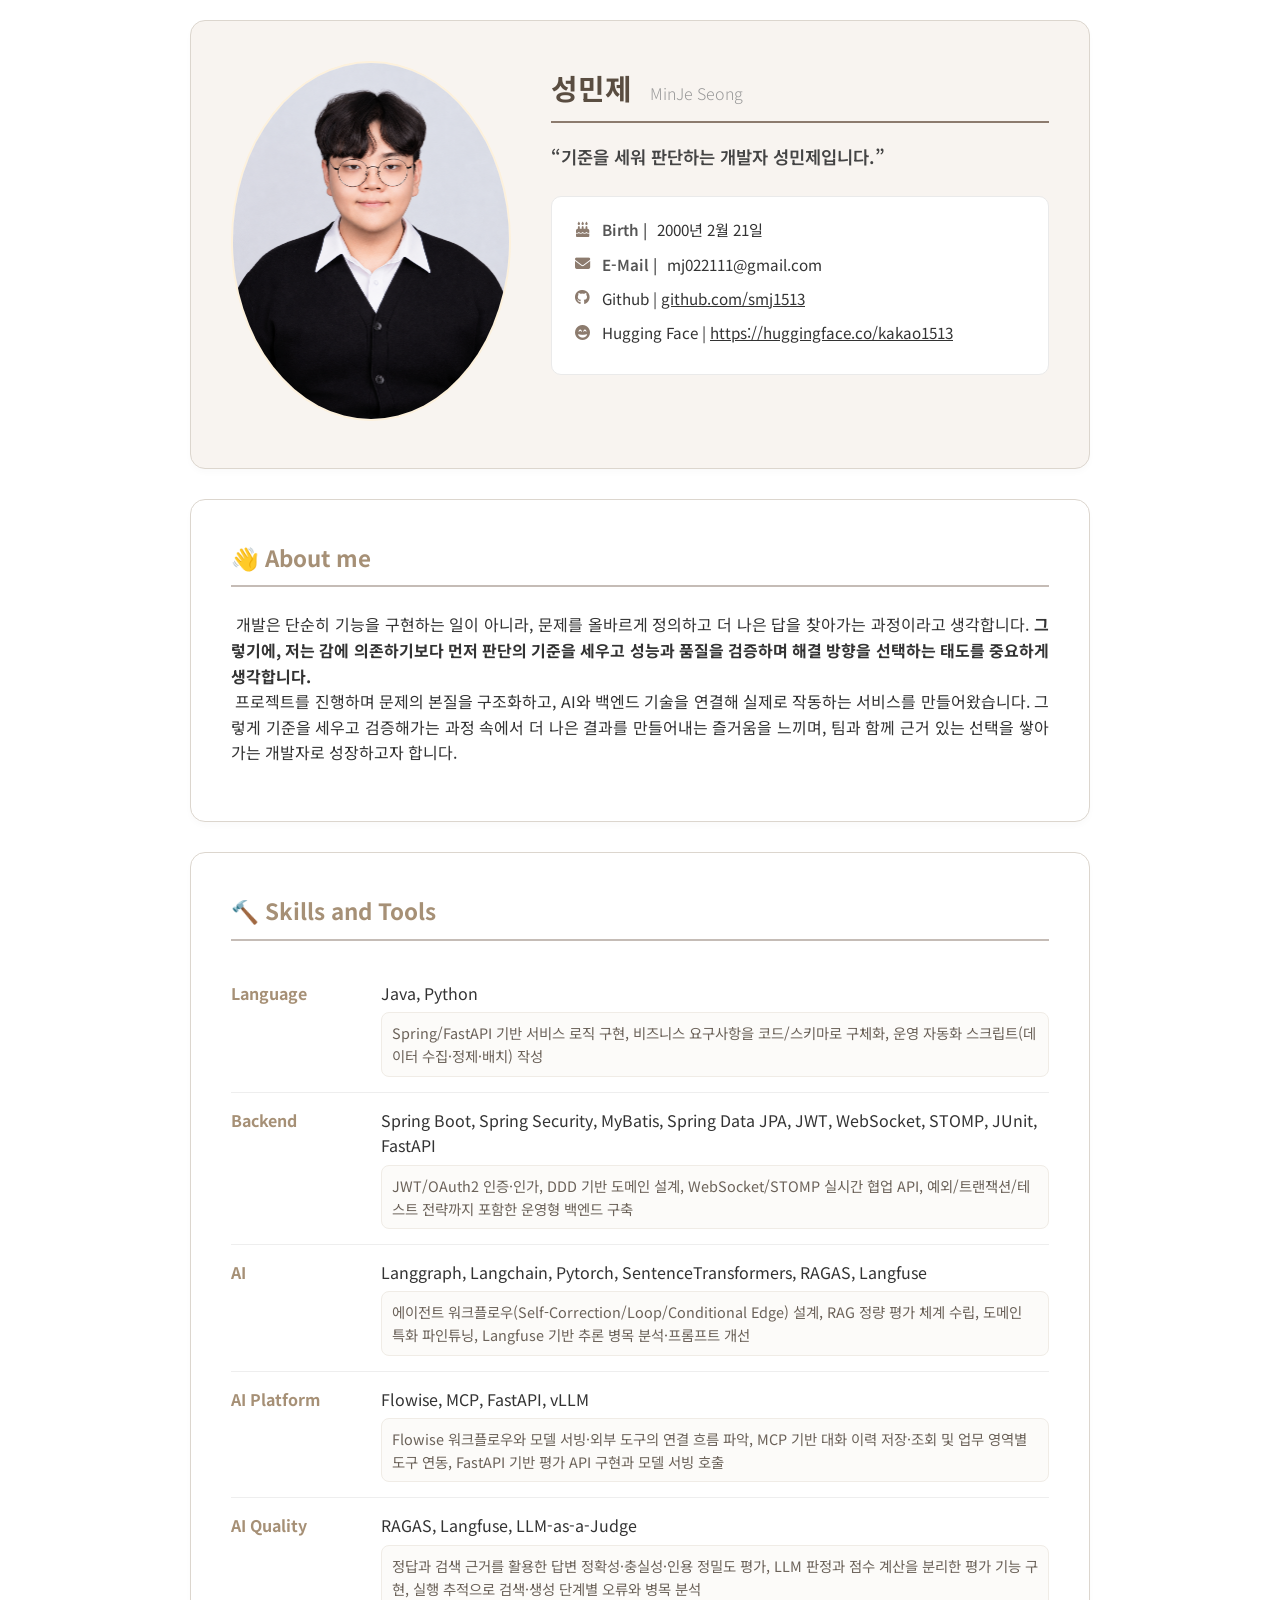
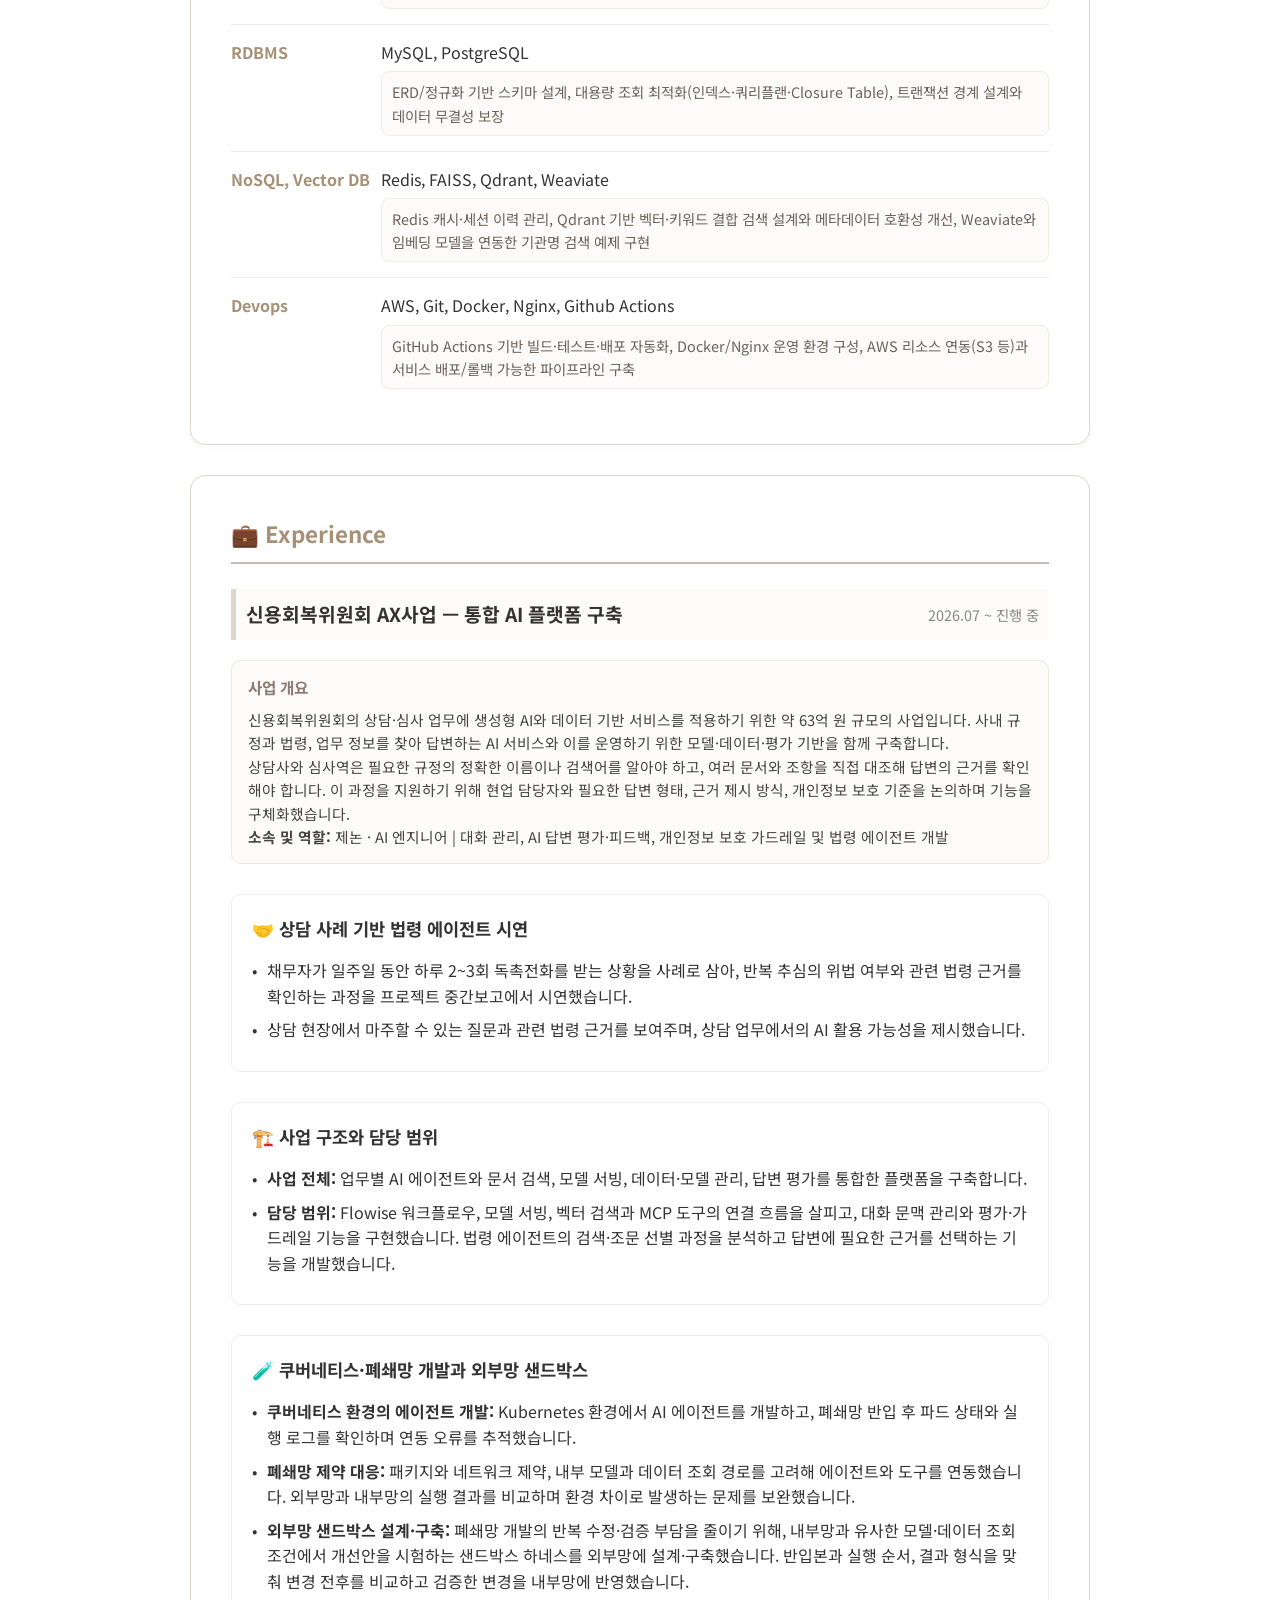
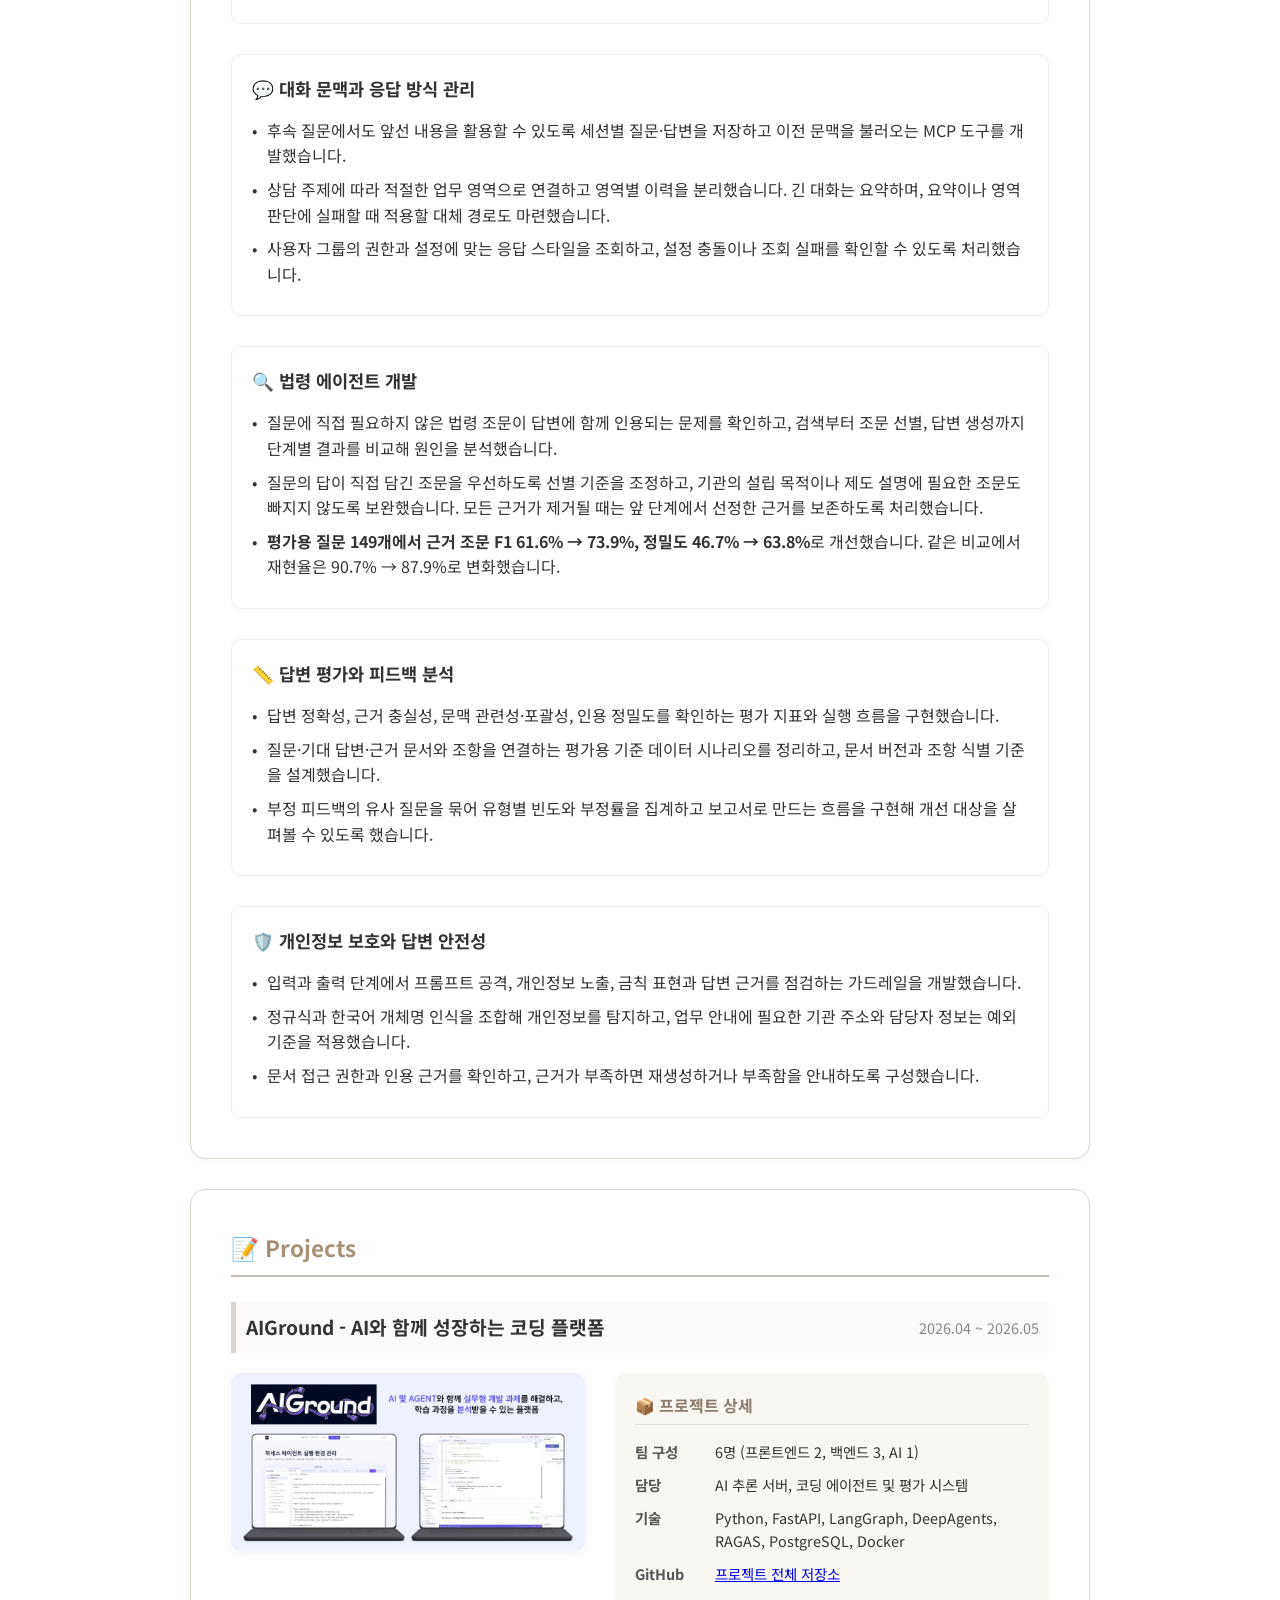
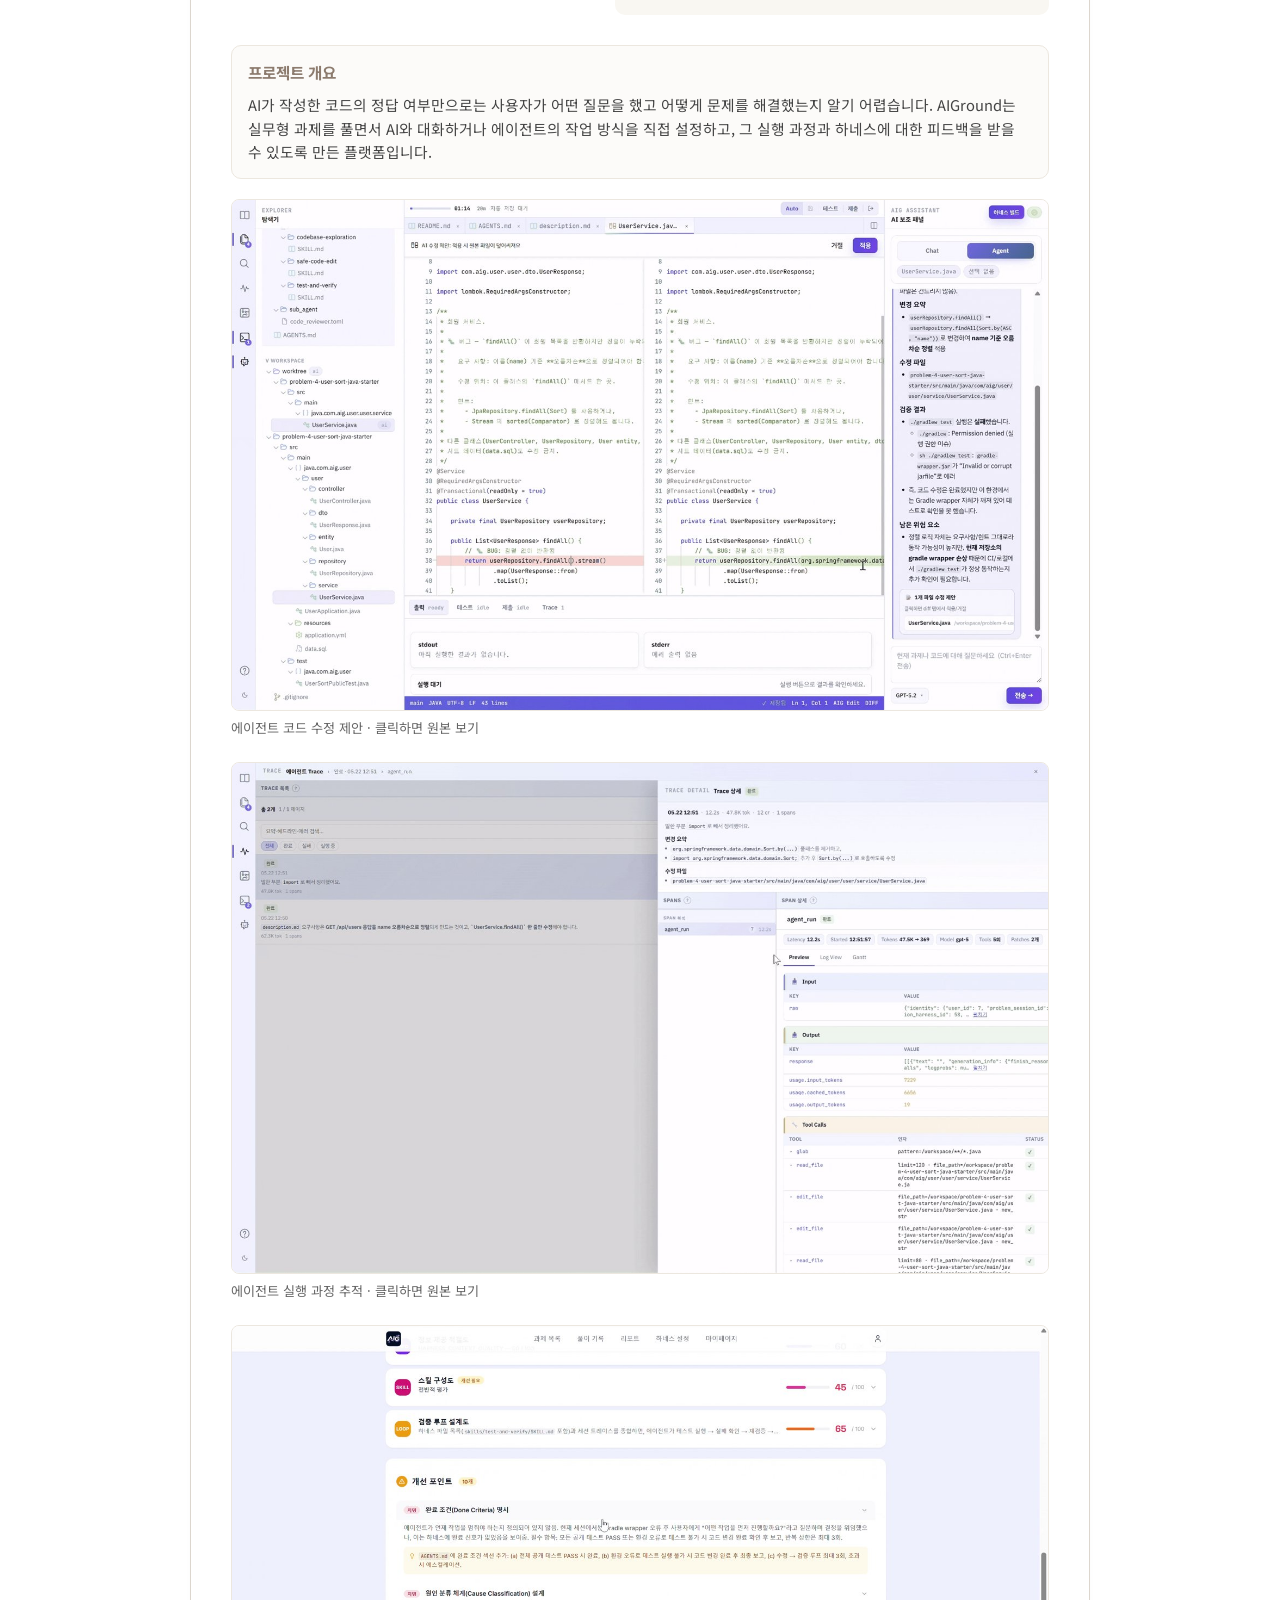
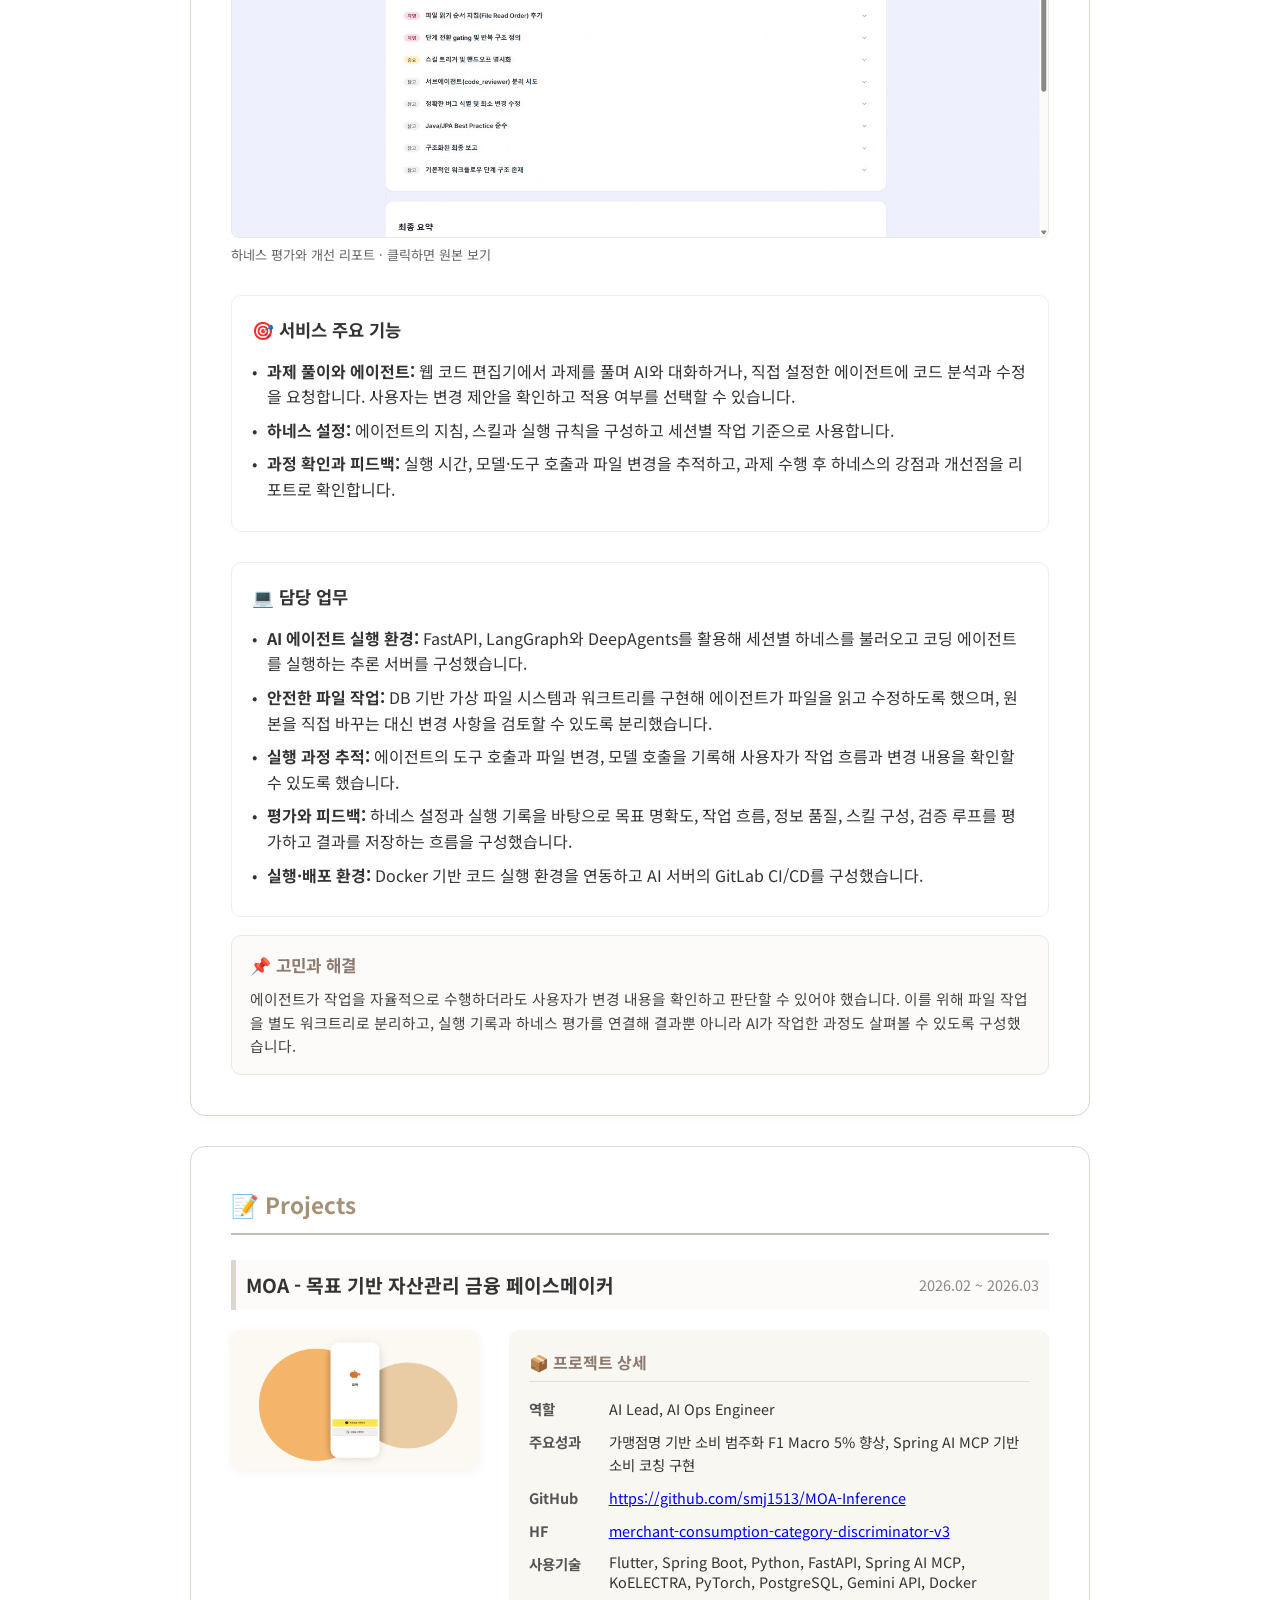
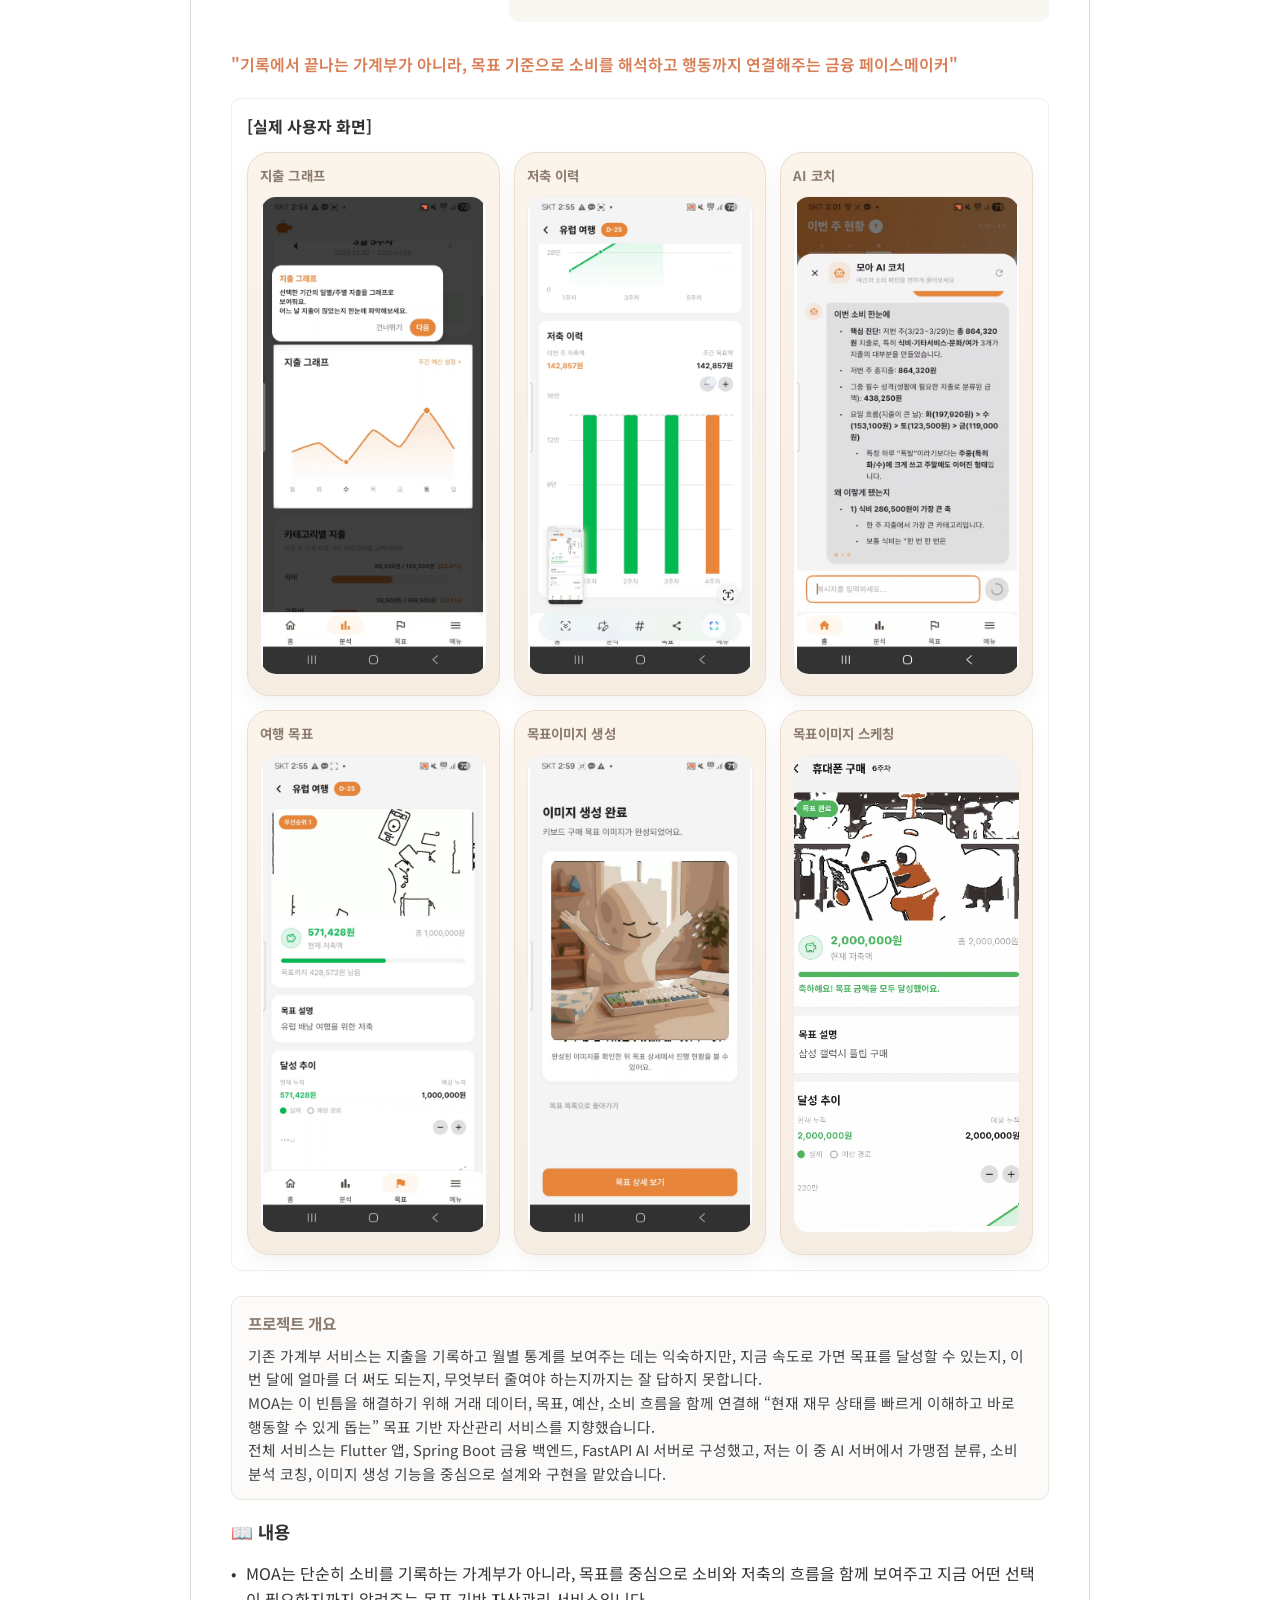
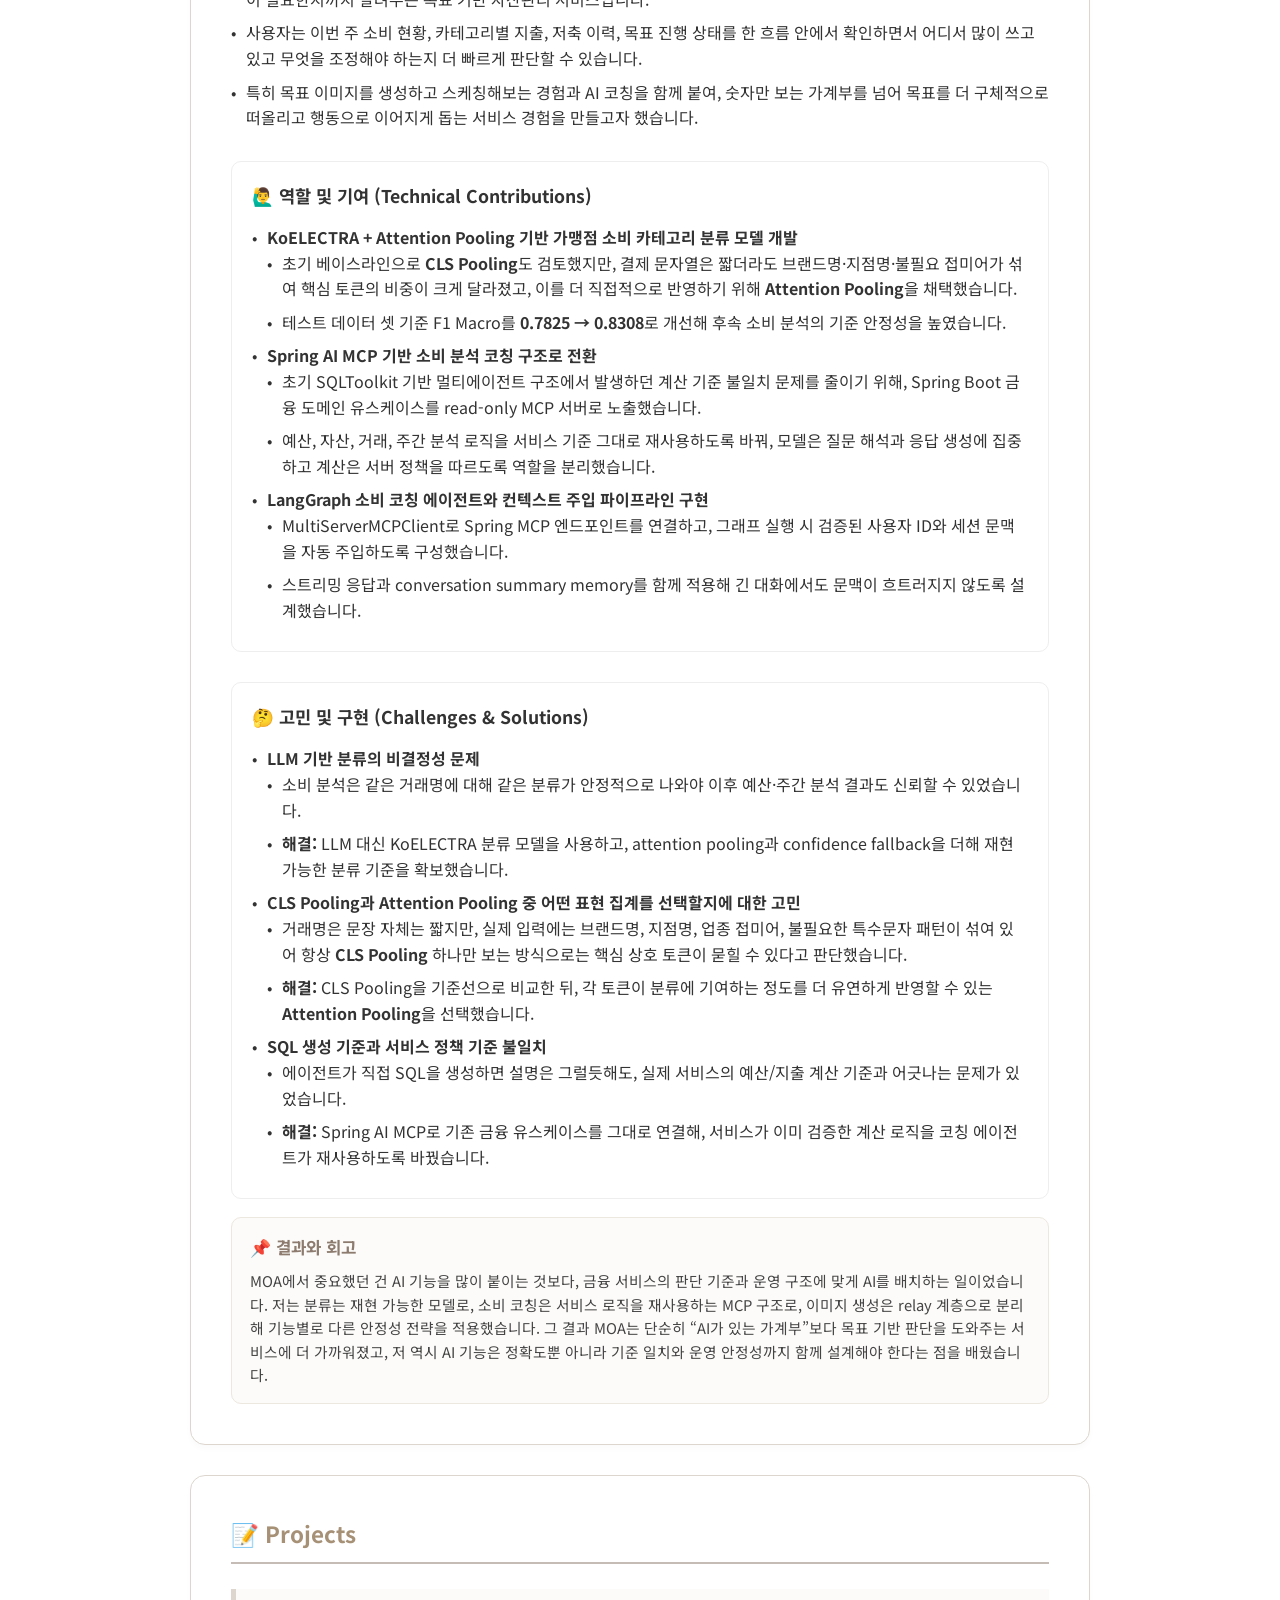
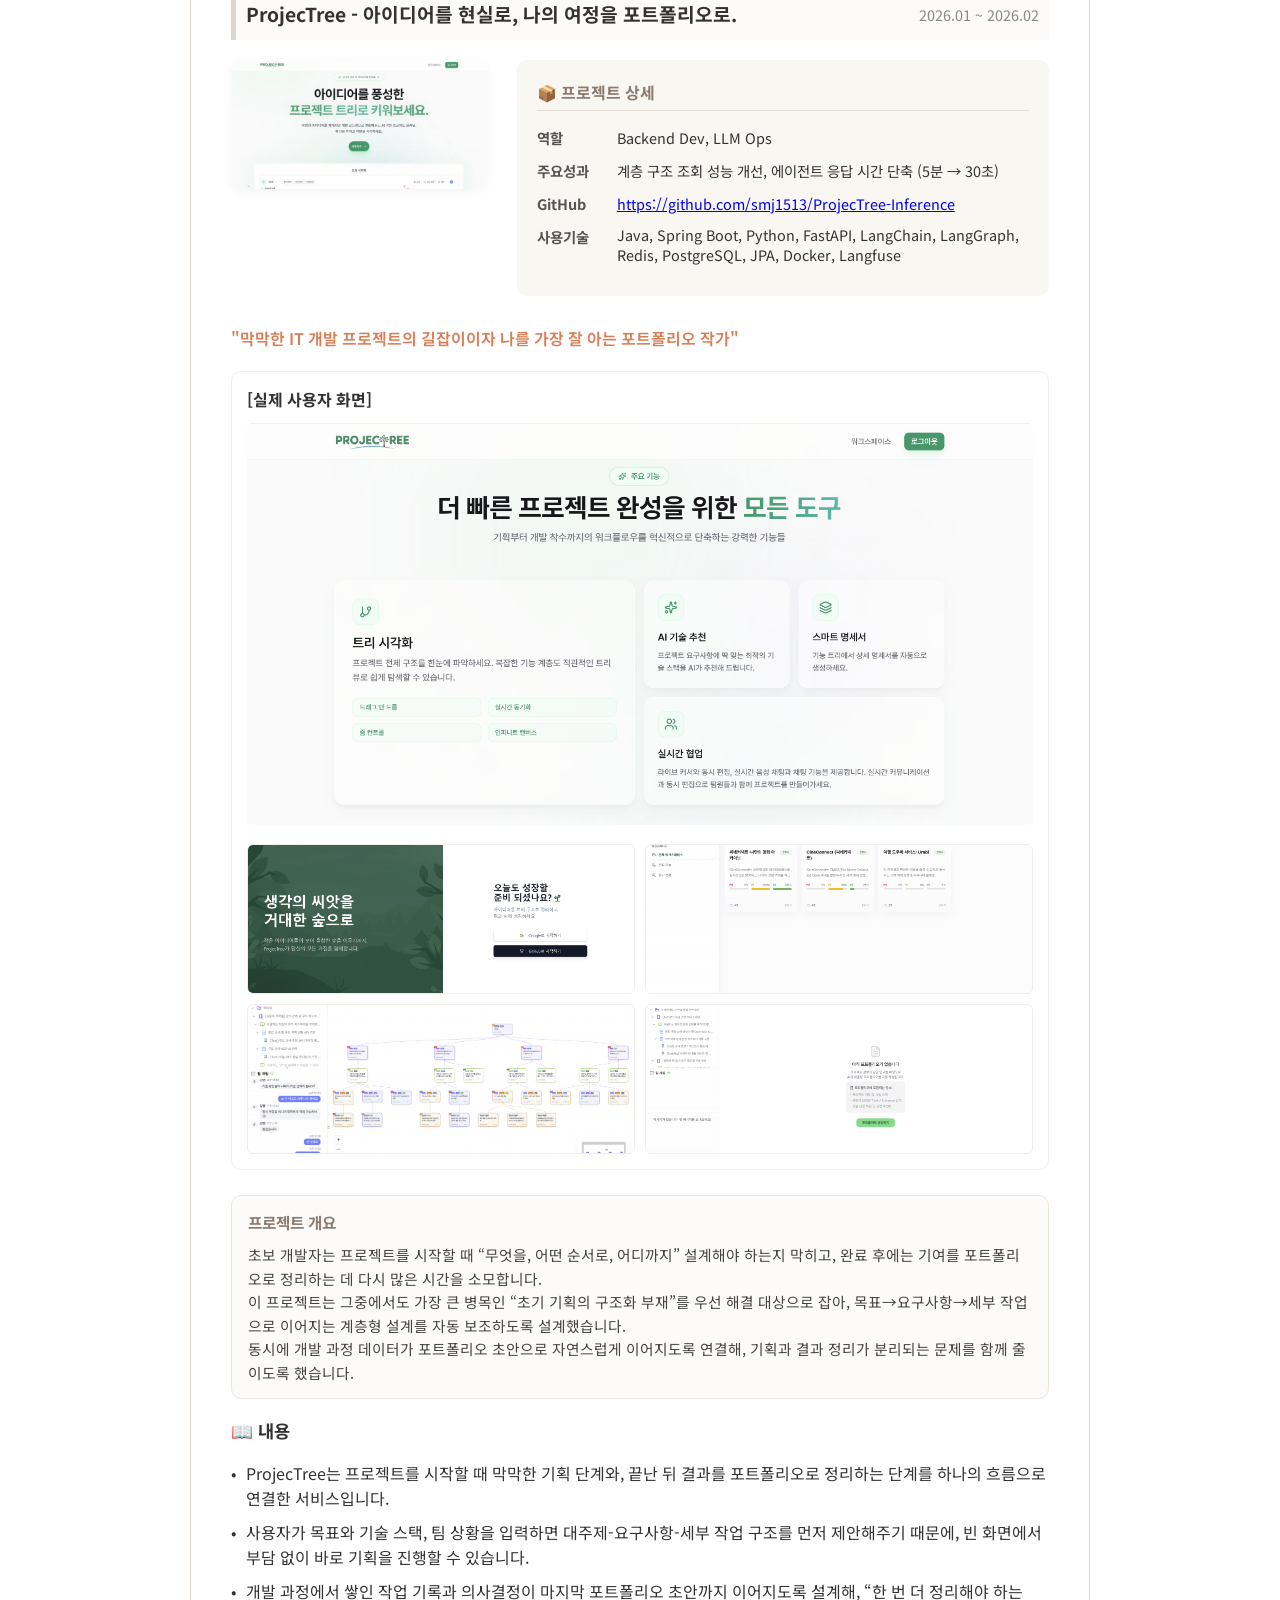
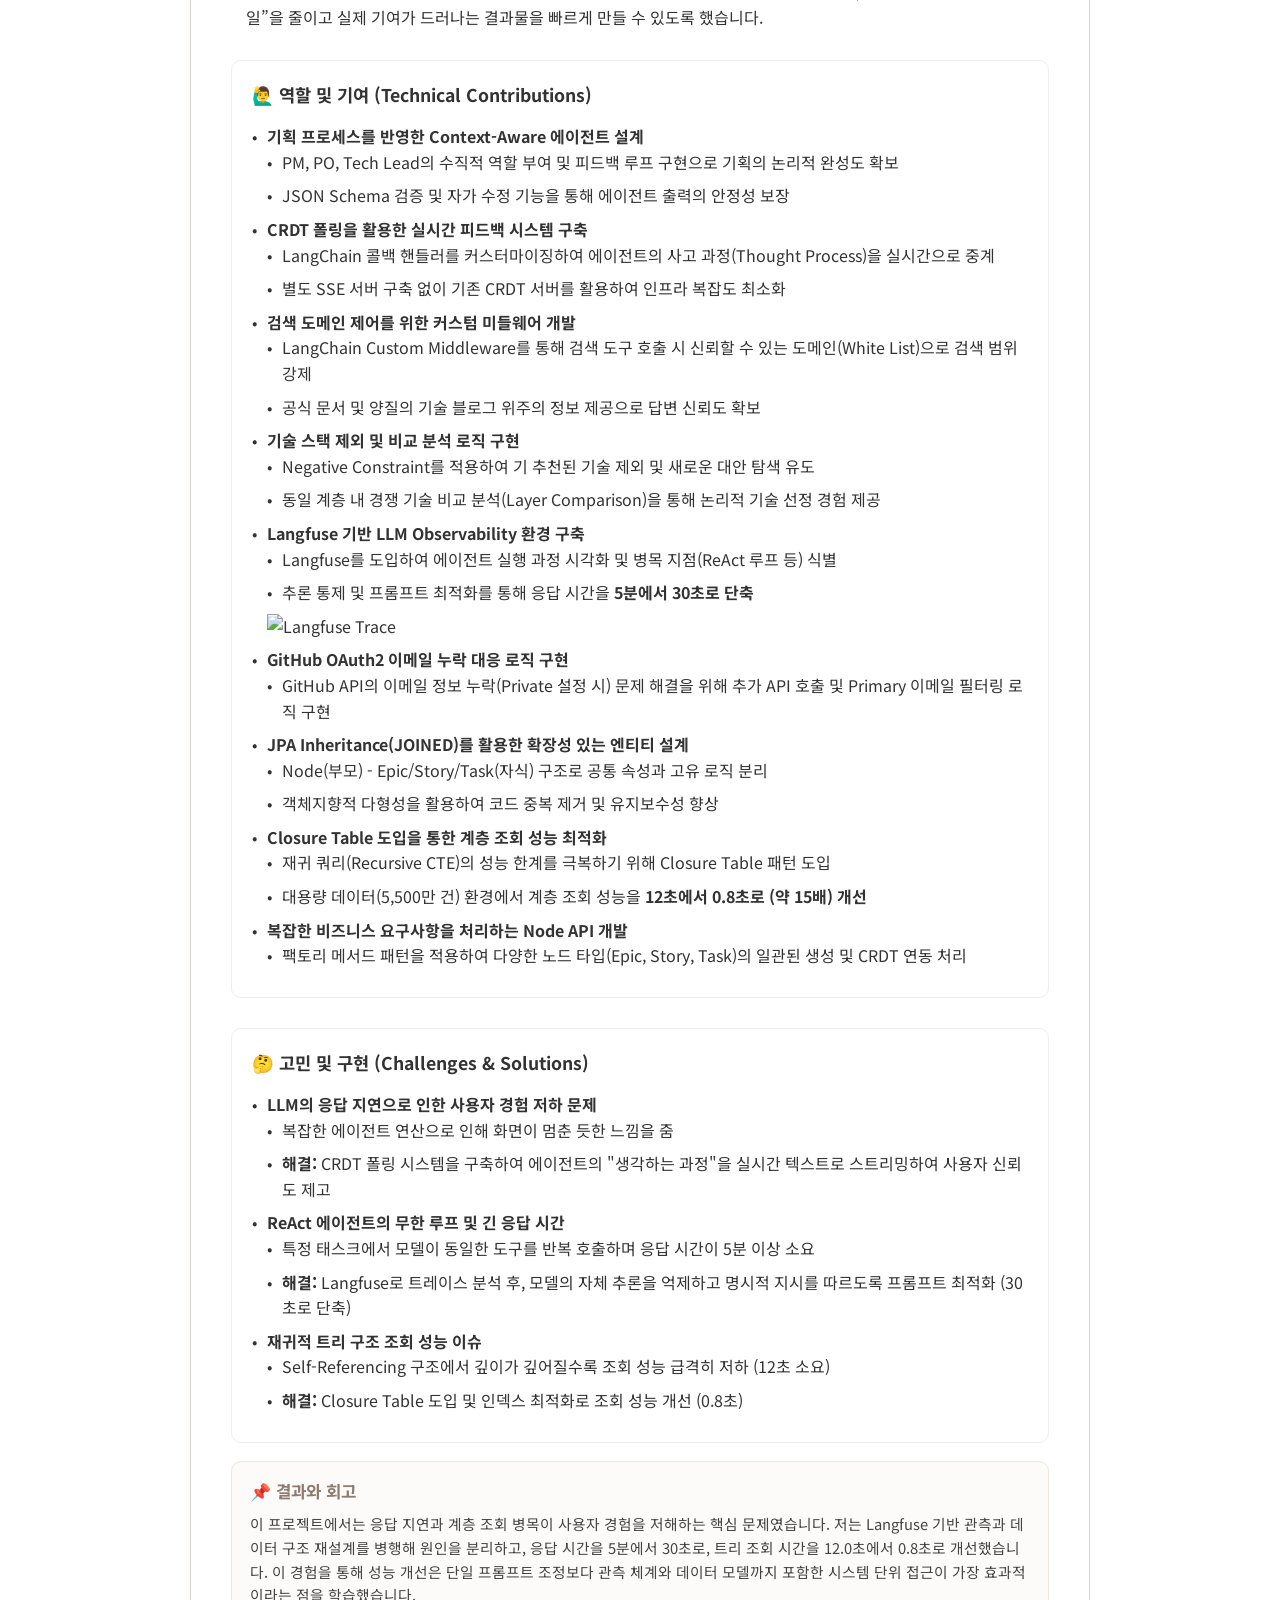
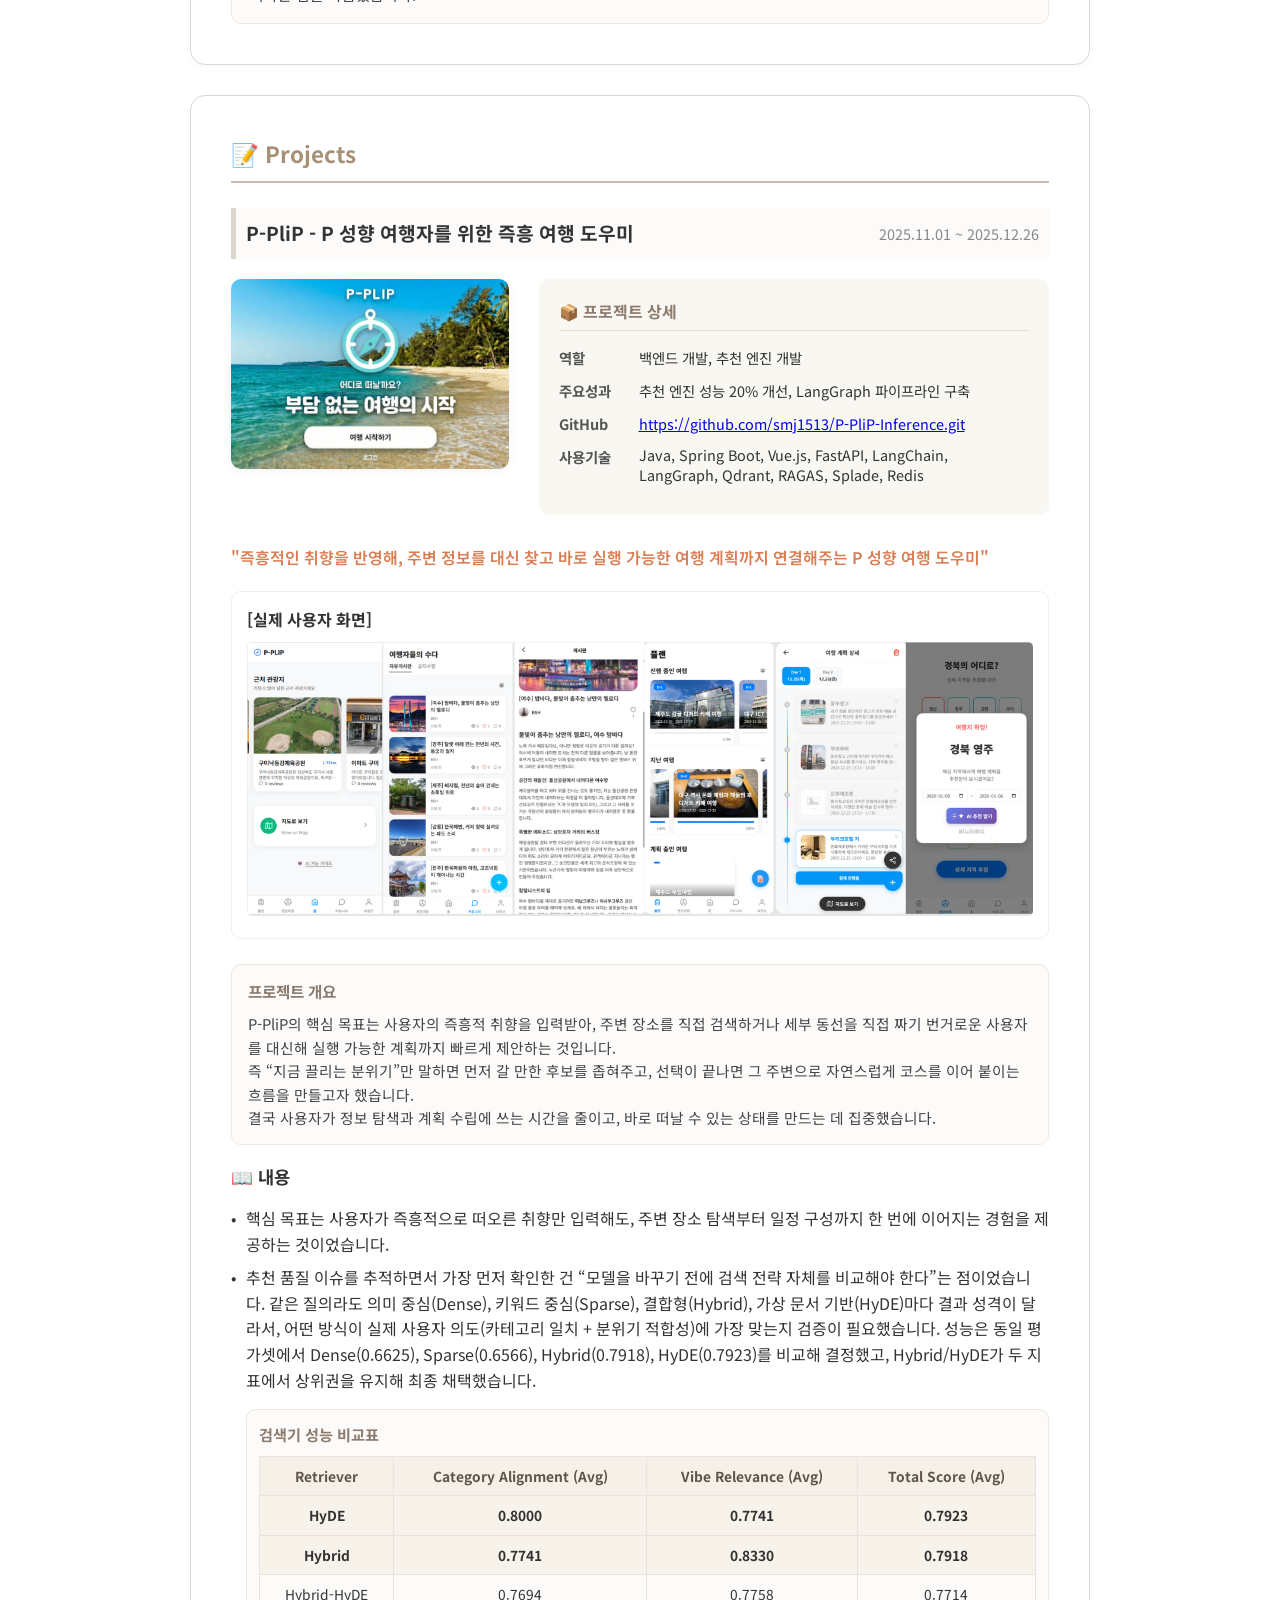
==== commit be535c4c: "Add Kubernetes and closed-network sandbox experience" ====
--- a/index.html
+++ b/index.html
@@ -175,6 +175,14 @@
                 </ul>
             </div>
             <div class="project-roles">
+                <h4>🧪 쿠버네티스·폐쇄망 개발과 외부망 샌드박스</h4>
+                <ul>
+                    <li><strong>쿠버네티스 환경의 에이전트 개발:</strong> Kubernetes 환경에서 AI 에이전트를 개발하고, 폐쇄망 반입 후 파드 상태와 실행 로그를 확인하며 연동 오류를 추적했습니다.</li>
+                    <li><strong>폐쇄망 제약 대응:</strong> 패키지와 네트워크 제약, 내부 모델과 데이터 조회 경로를 고려해 에이전트와 도구를 연동했습니다. 외부망과 내부망의 실행 결과를 비교하며 환경 차이로 발생하는 문제를 보완했습니다.</li>
+                    <li><strong>외부망 샌드박스 설계·구축:</strong> 폐쇄망 개발의 반복 수정·검증 부담을 줄이기 위해, 내부망과 유사한 모델·데이터 조회 조건에서 개선안을 시험하는 샌드박스 하네스를 외부망에 설계·구축했습니다. 반입본과 실행 순서, 결과 형식을 맞춰 변경 전후를 비교하고 검증한 변경을 내부망에 반영했습니다.</li>
+                </ul>
+            </div>
+            <div class="project-roles">
                 <h4>💬 대화 문맥과 응답 방식 관리</h4>
                 <ul>
                     <li>후속 질문에서도 앞선 내용을 활용할 수 있도록 세션별 질문·답변을 저장하고 이전 문맥을 불러오는 MCP 도구를 개발했습니다.</li>
@@ -234,9 +242,9 @@
                 <p>AI가 작성한 코드의 정답 여부만으로는 사용자가 어떤 질문을 했고 어떻게 문제를 해결했는지 알기 어렵습니다. AIGround는 실무형 과제를 풀면서 AI와 대화하거나 에이전트의 작업 방식을 직접 설정하고, 그 실행 과정과 하네스에 대한 피드백을 받을 수 있도록 만든 플랫폼입니다.</p>
             </div>
             <div class="aig-gallery" aria-label="AIG 주요 서비스 화면">
-                <figure><img src="assets/images/aig/agent.jpg" alt="에이전트가 제안한 코드 변경을 비교하고 적용하는 화면" loading="lazy"><figcaption>에이전트 코드 수정 제안</figcaption></figure>
-                <figure><img src="assets/images/aig/trace.jpg" alt="에이전트 실행 과정과 도구 호출을 보여주는 추적 화면" loading="lazy"><figcaption>에이전트 실행 과정 추적</figcaption></figure>
-                <figure><img src="assets/images/aig/report.jpg" alt="하네스 평가 결과와 개선점을 보여주는 리포트 화면" loading="lazy"><figcaption>하네스 평가와 개선 리포트</figcaption></figure>
+                <figure><a href="assets/images/aig/agent.jpg" target="_blank" rel="noopener noreferrer" aria-label="에이전트 코드 수정 제안 원본 이미지 보기 (새 탭)"><img src="assets/images/aig/agent.jpg" alt="에이전트가 제안한 코드 변경을 비교하고 적용하는 화면" loading="lazy"></a><figcaption>에이전트 코드 수정 제안 · 클릭하면 원본 보기</figcaption></figure>
+                <figure><a href="assets/images/aig/trace.jpg" target="_blank" rel="noopener noreferrer" aria-label="에이전트 실행 과정 추적 원본 이미지 보기 (새 탭)"><img src="assets/images/aig/trace.jpg" alt="에이전트 실행 과정과 도구 호출을 보여주는 추적 화면" loading="lazy"></a><figcaption>에이전트 실행 과정 추적 · 클릭하면 원본 보기</figcaption></figure>
+                <figure><a href="assets/images/aig/report.jpg" target="_blank" rel="noopener noreferrer" aria-label="하네스 평가 리포트 원본 이미지 보기 (새 탭)"><img src="assets/images/aig/report.jpg" alt="하네스 평가 결과와 개선점을 보여주는 리포트 화면" loading="lazy"></a><figcaption>하네스 평가와 개선 리포트 · 클릭하면 원본 보기</figcaption></figure>
             </div>
             <div class="project-roles">
                 <h4>🎯 서비스 주요 기능</h4>
--- a/css/style.css
+++ b/css/style.css
@@ -570,7 +570,8 @@
 /* AIG project screenshots */
 .aig-project .project-main-image { flex: 1 1 45%; min-width: 0; }
 .aig-project .project-info-box { flex: 1 1 55%; min-width: 0; }
-.aig-gallery { display: grid; grid-template-columns: repeat(3, minmax(0, 1fr)); gap: 12px; margin: 20px 0 26px; }
+.aig-gallery { display: grid; grid-template-columns: 1fr; gap: 24px; margin: 20px 0 26px; }
+.aig-gallery a { display: block; }
 .aig-gallery figure { min-width: 0; margin: 0; }
 .aig-gallery img { display: block; width: 100%; height: auto; border: 1px solid #ece7df; border-radius: 8px; }
 .aig-gallery figcaption { margin-top: 6px; color: #666; font-size: 0.82rem; }
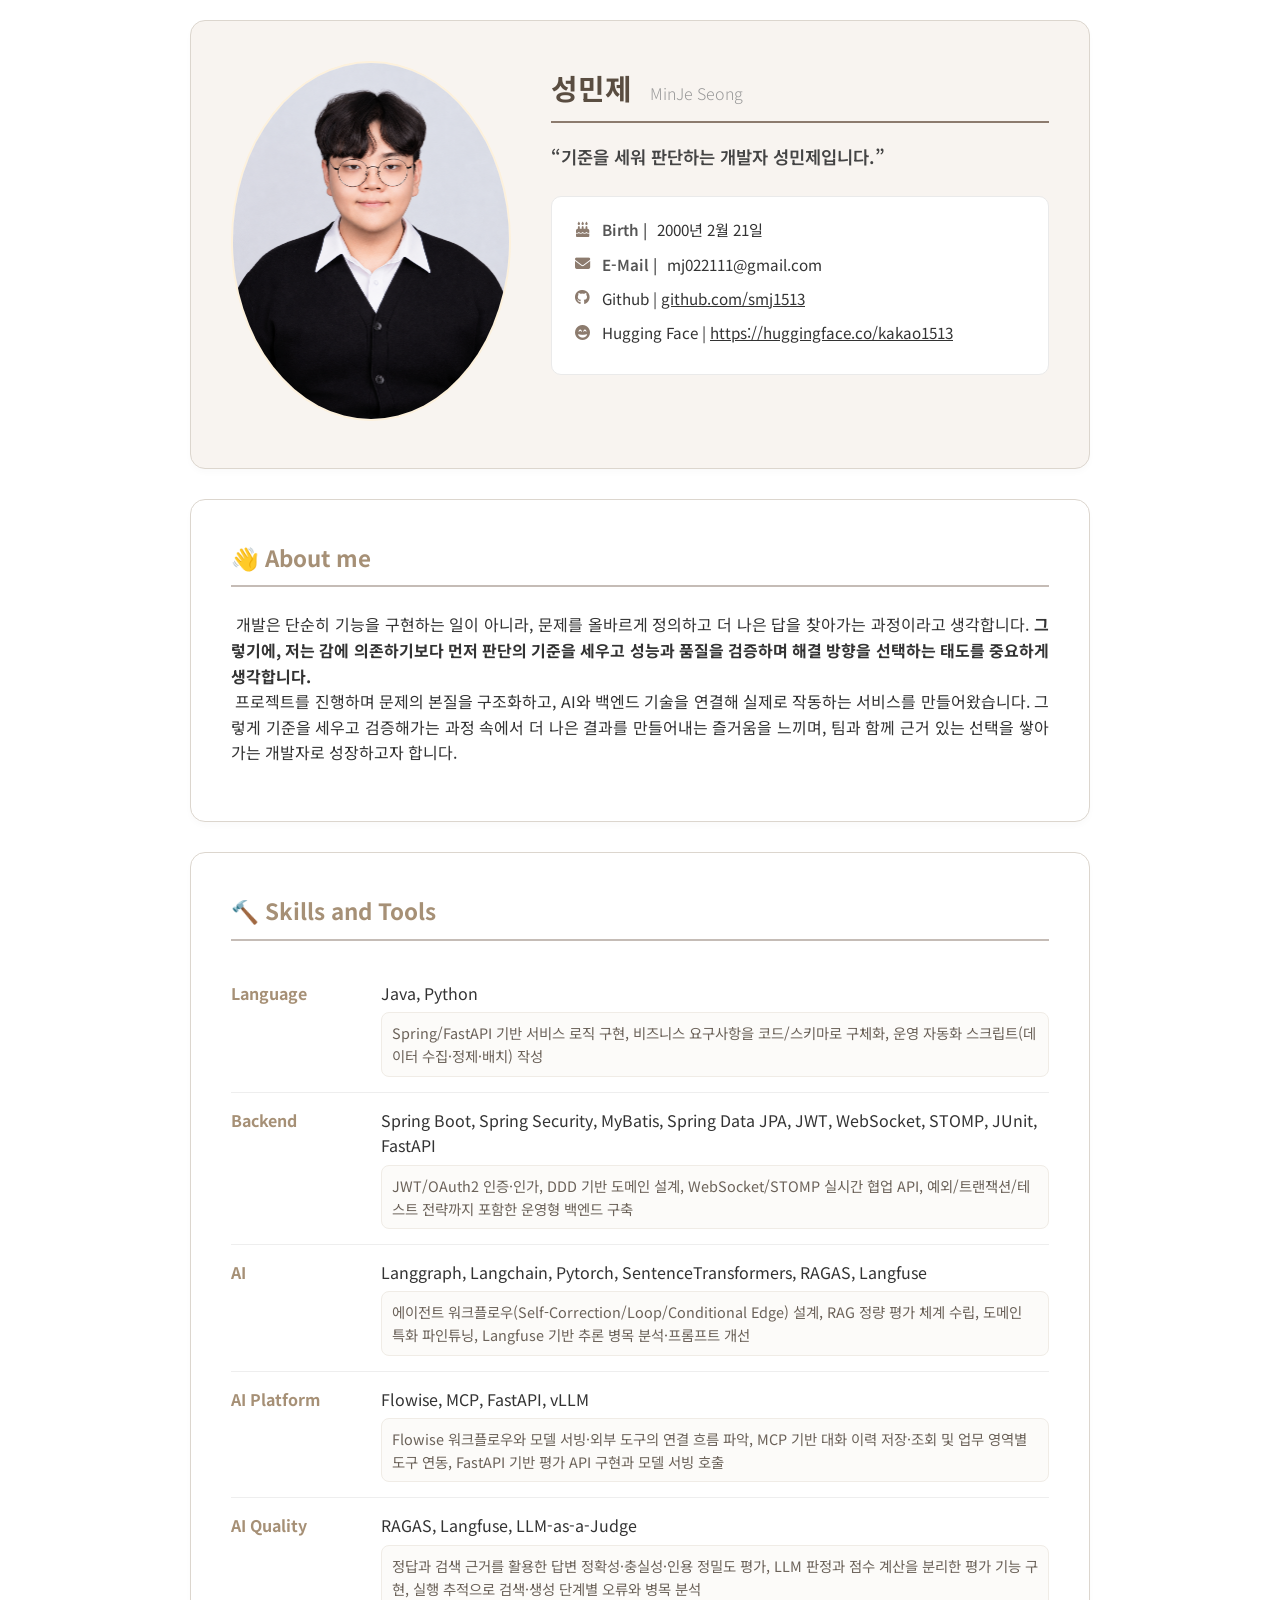
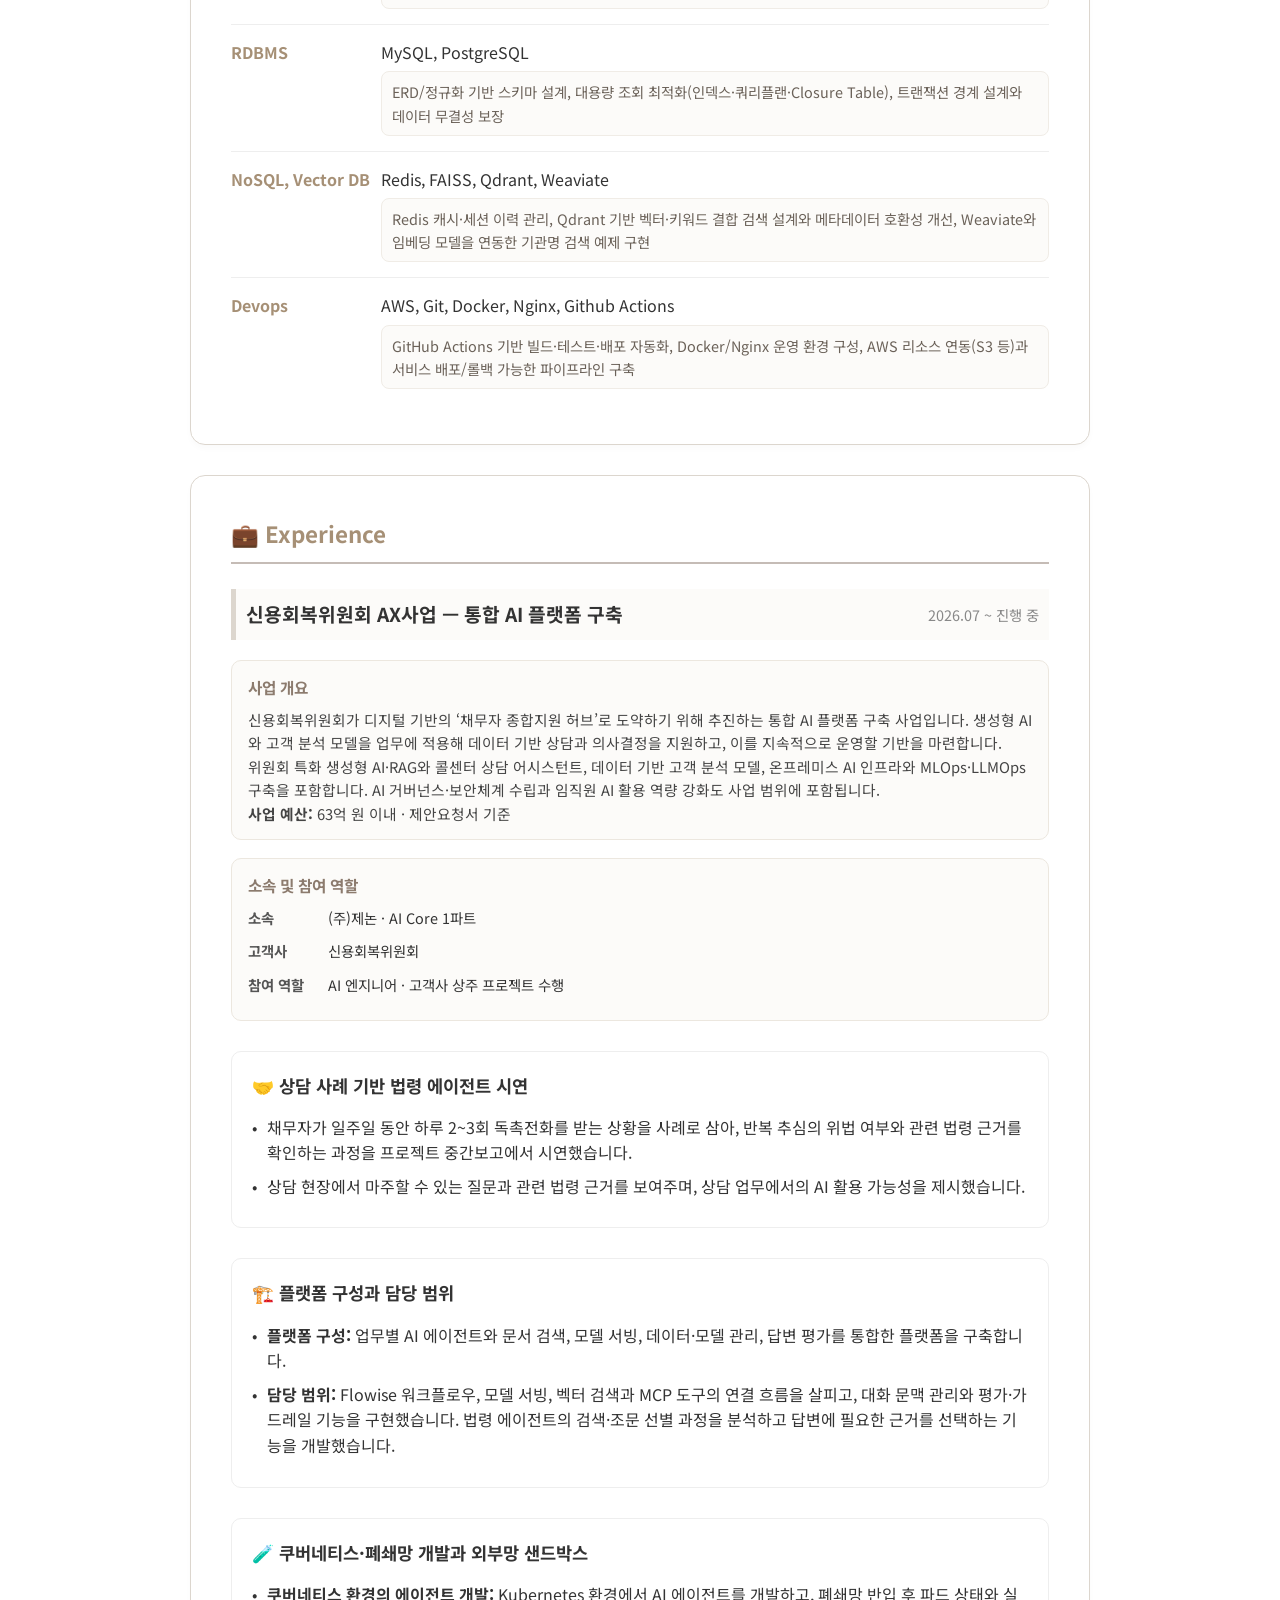
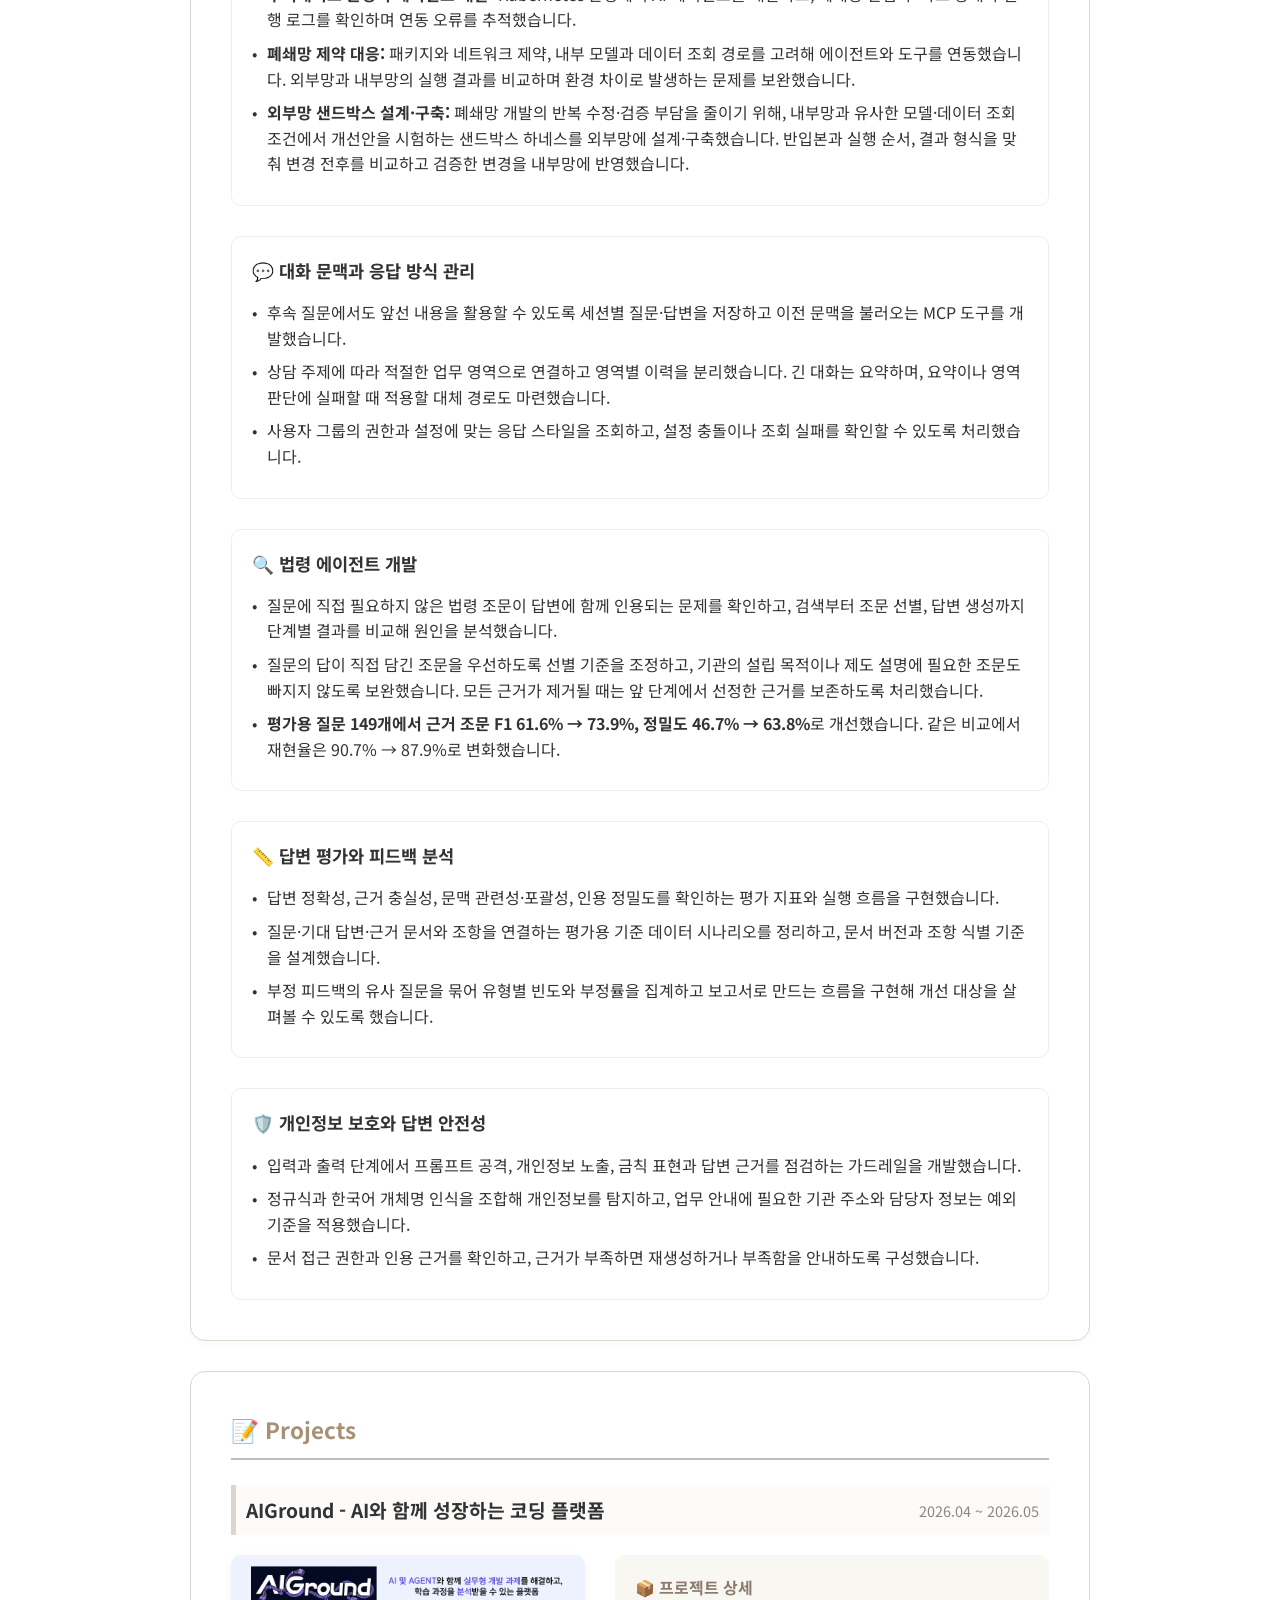
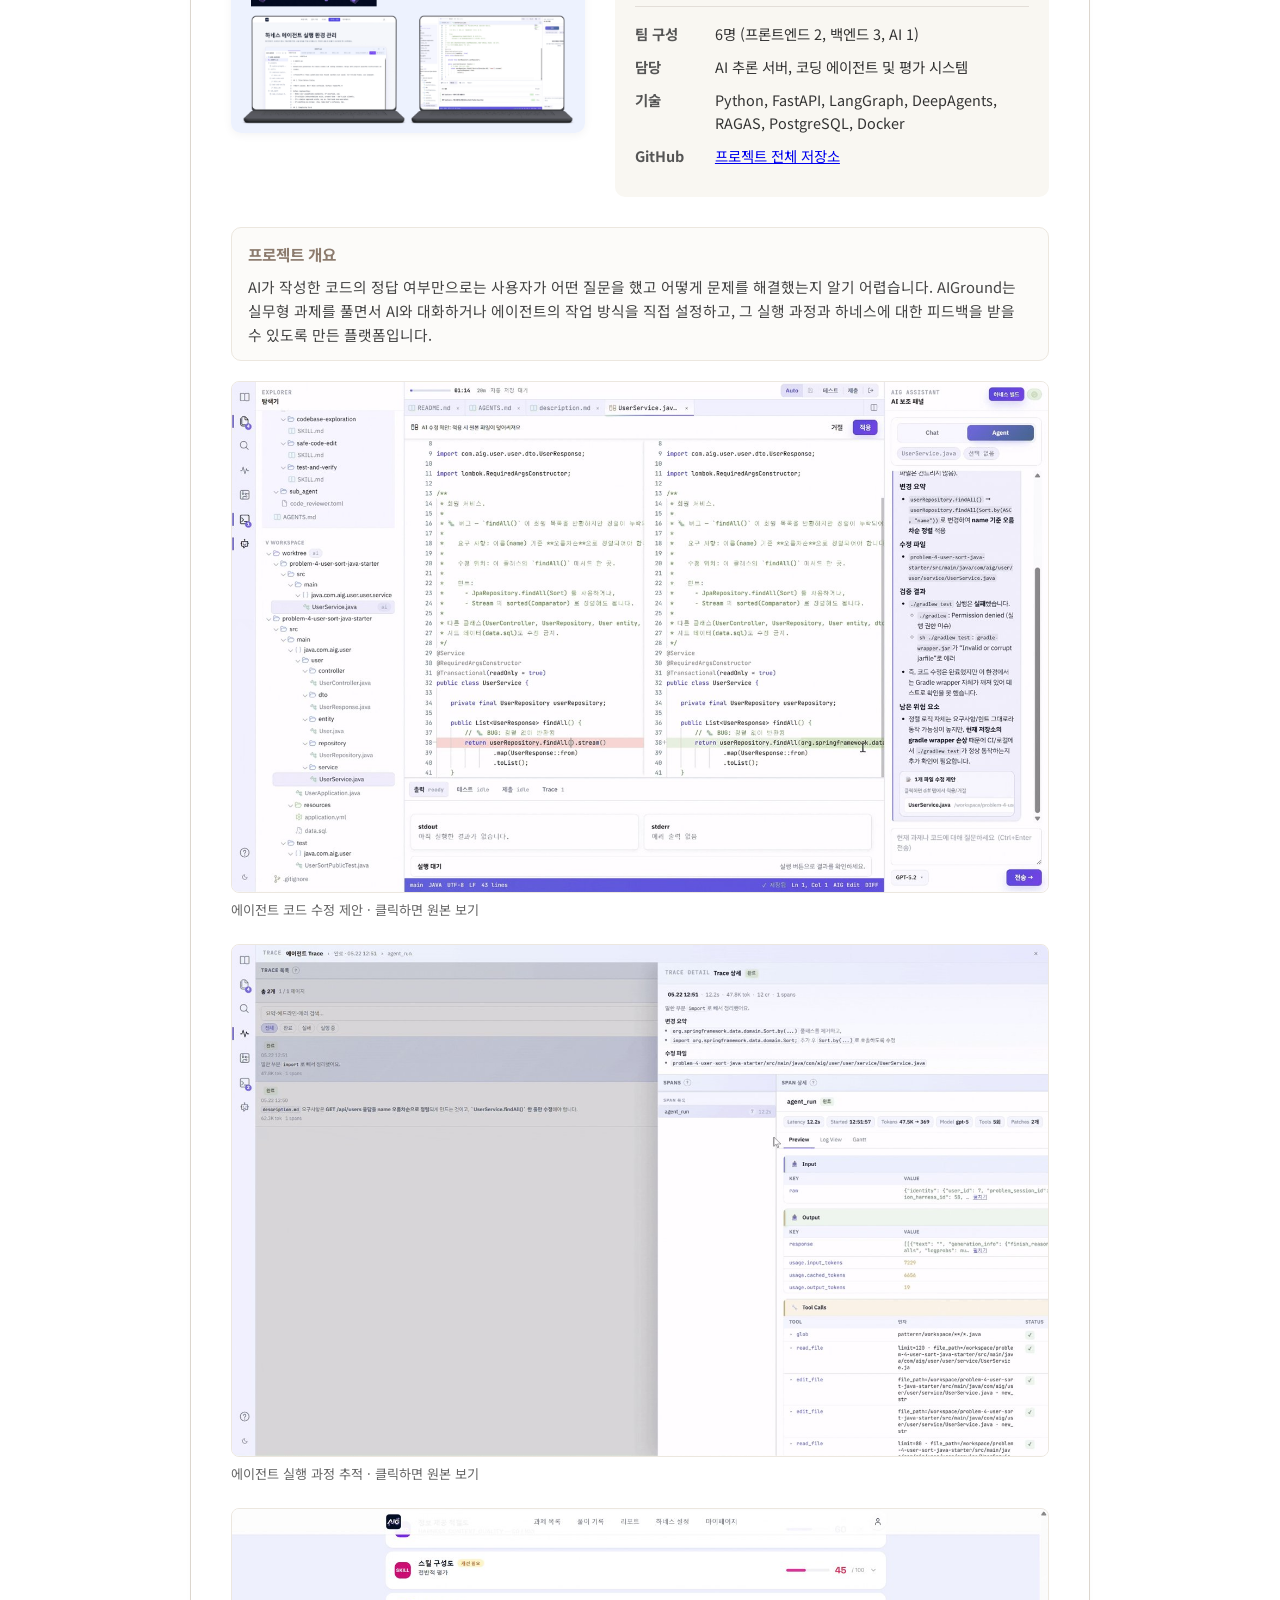
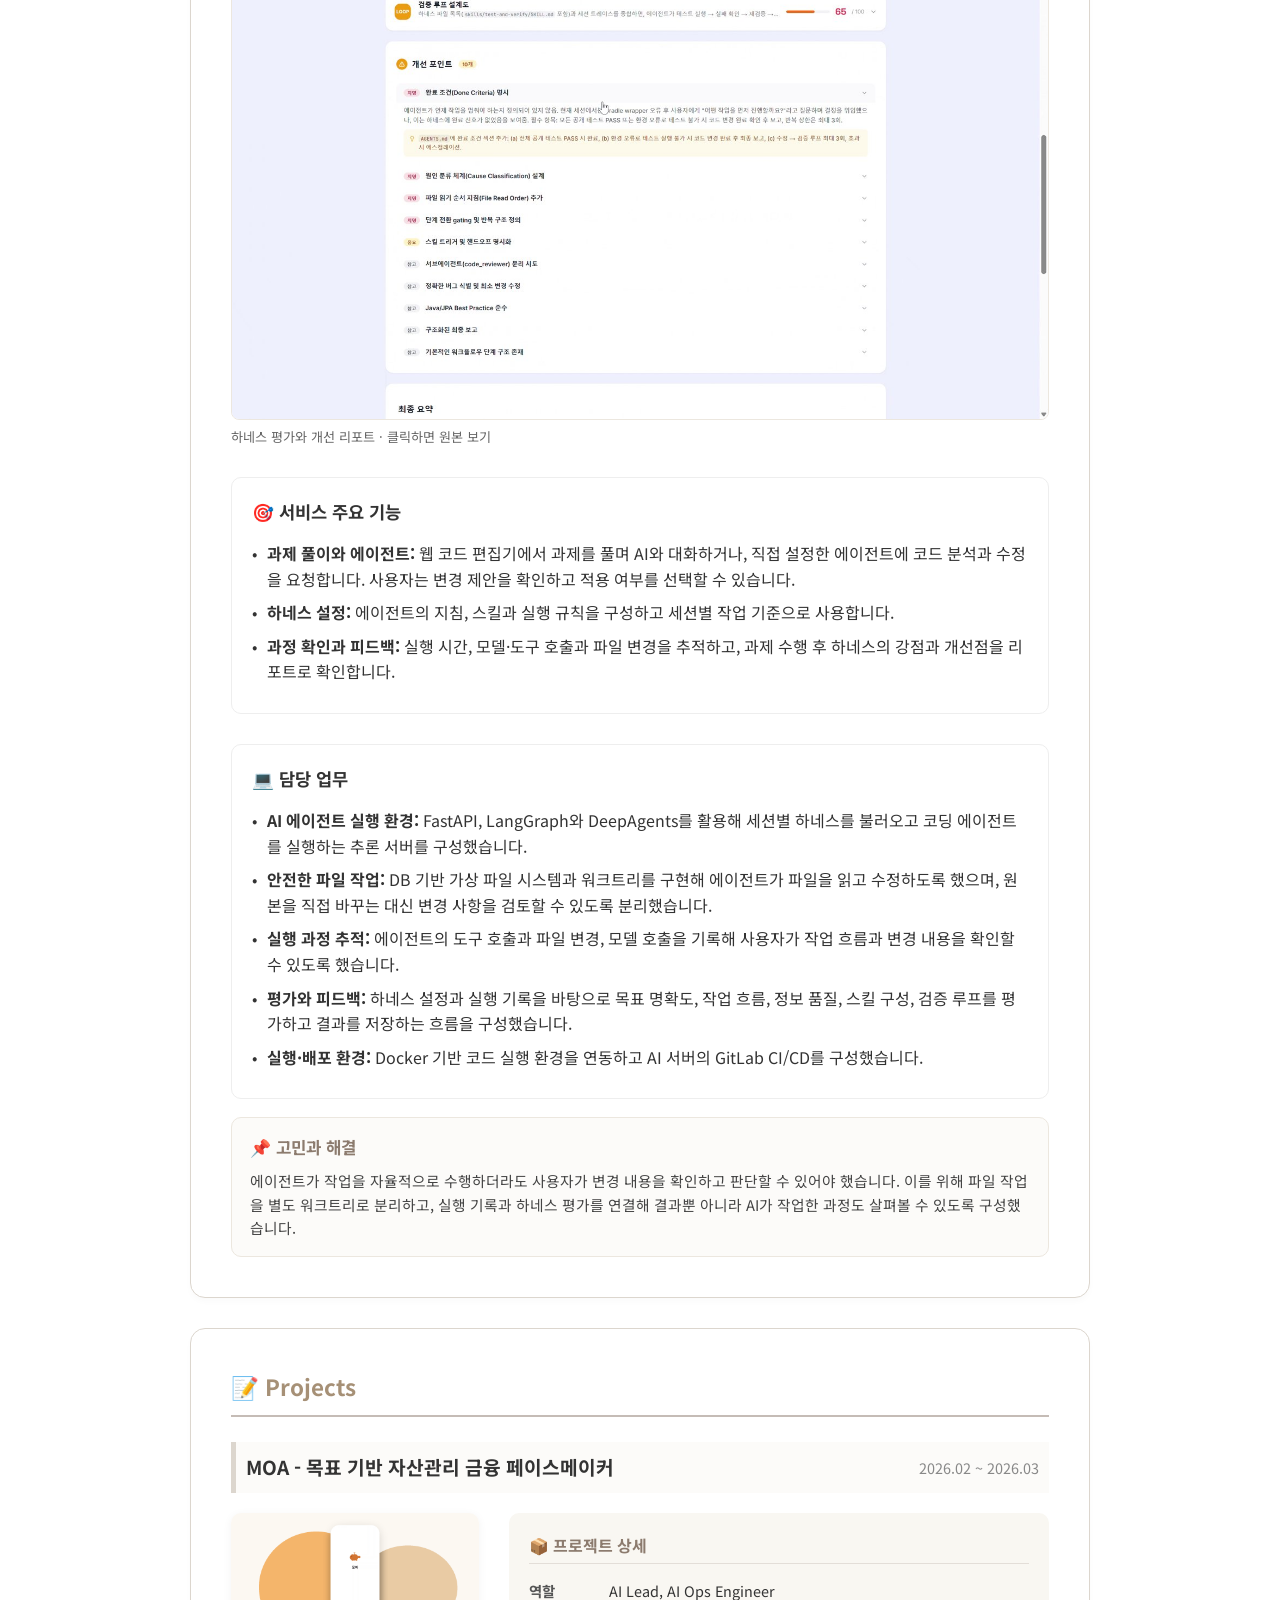
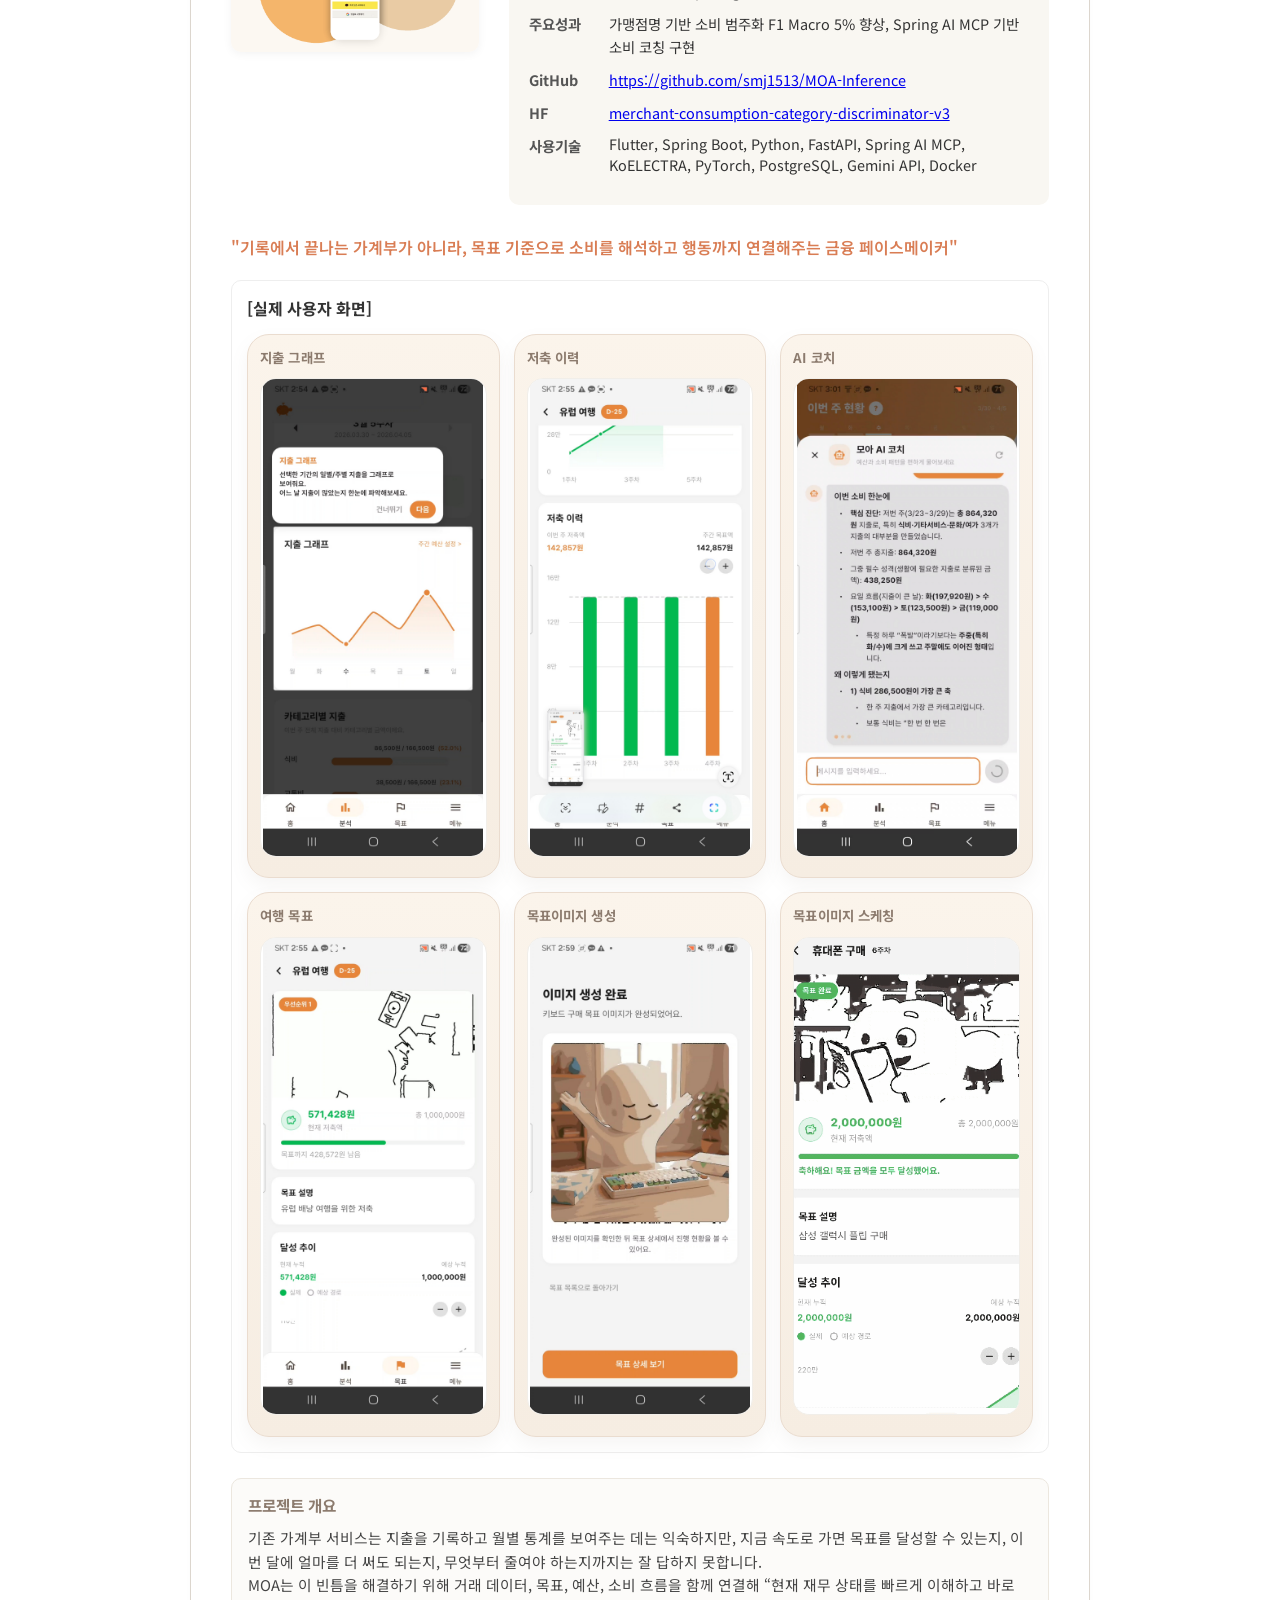
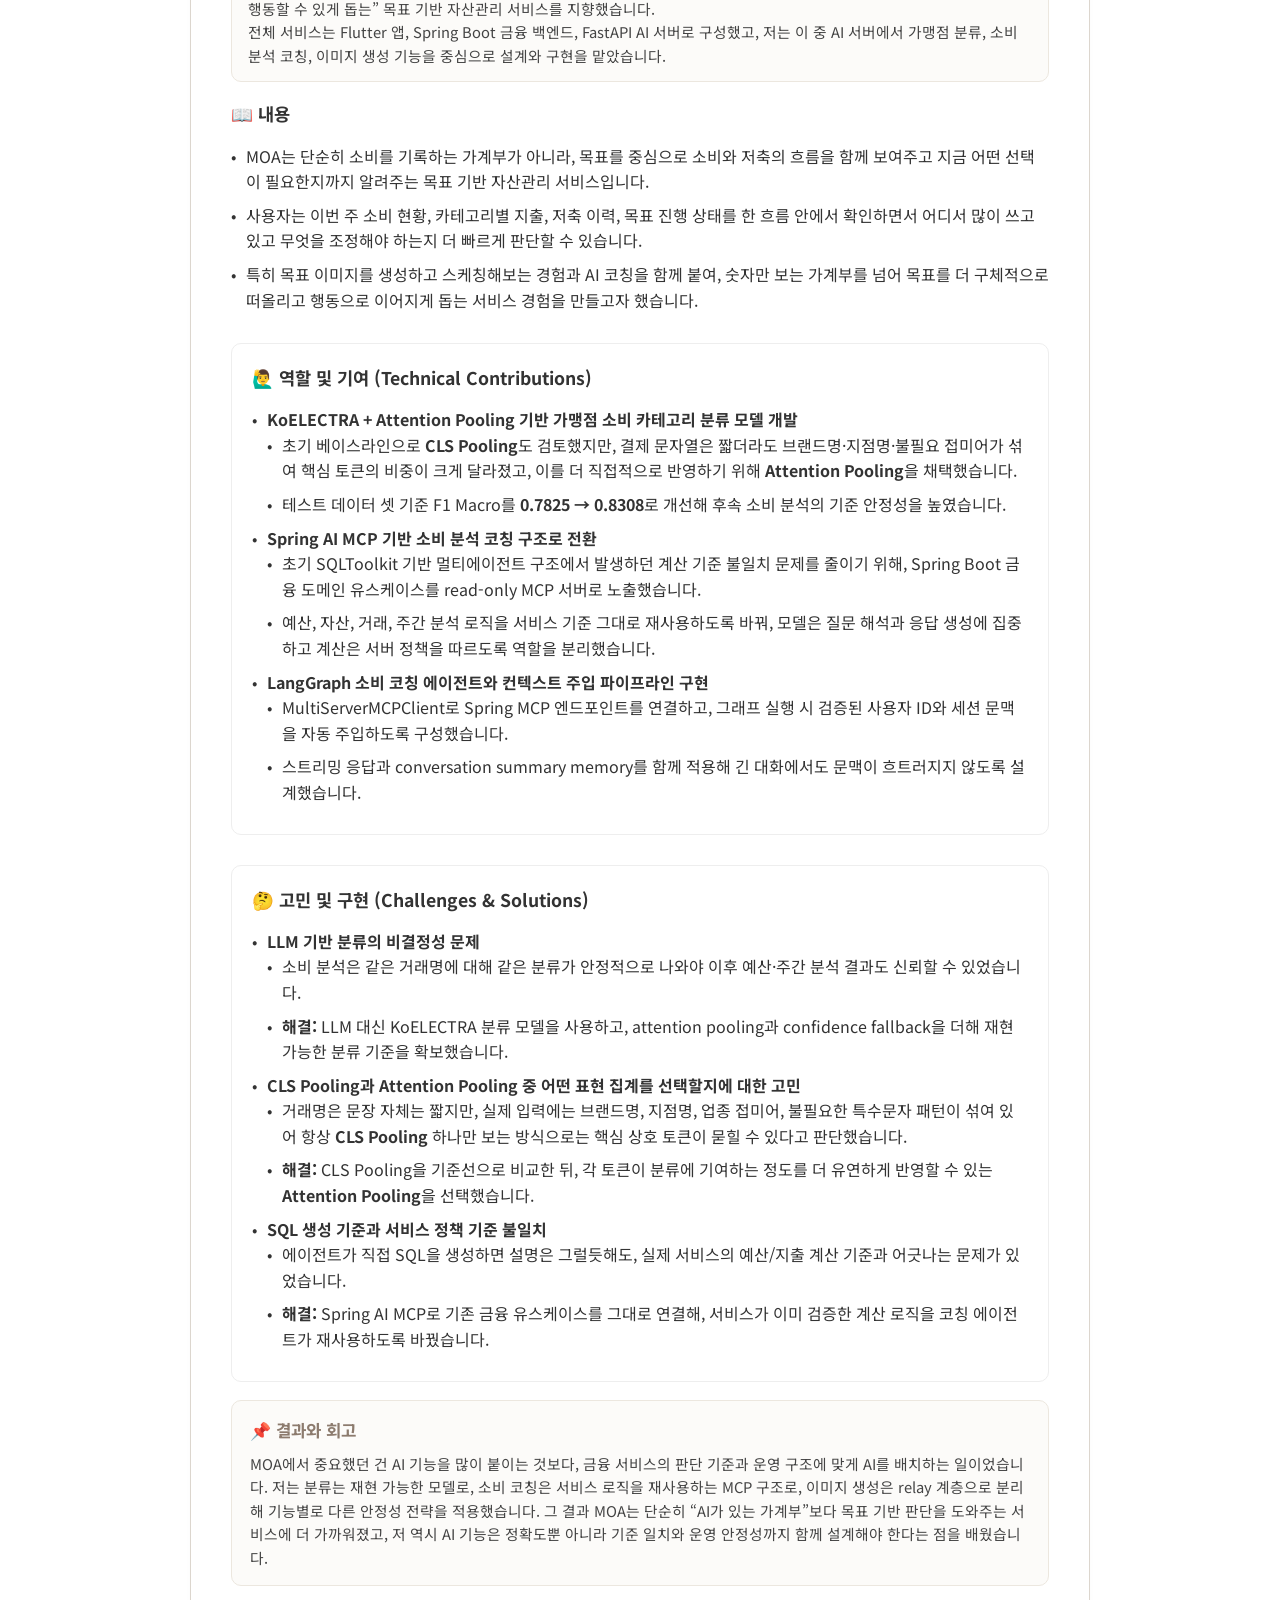
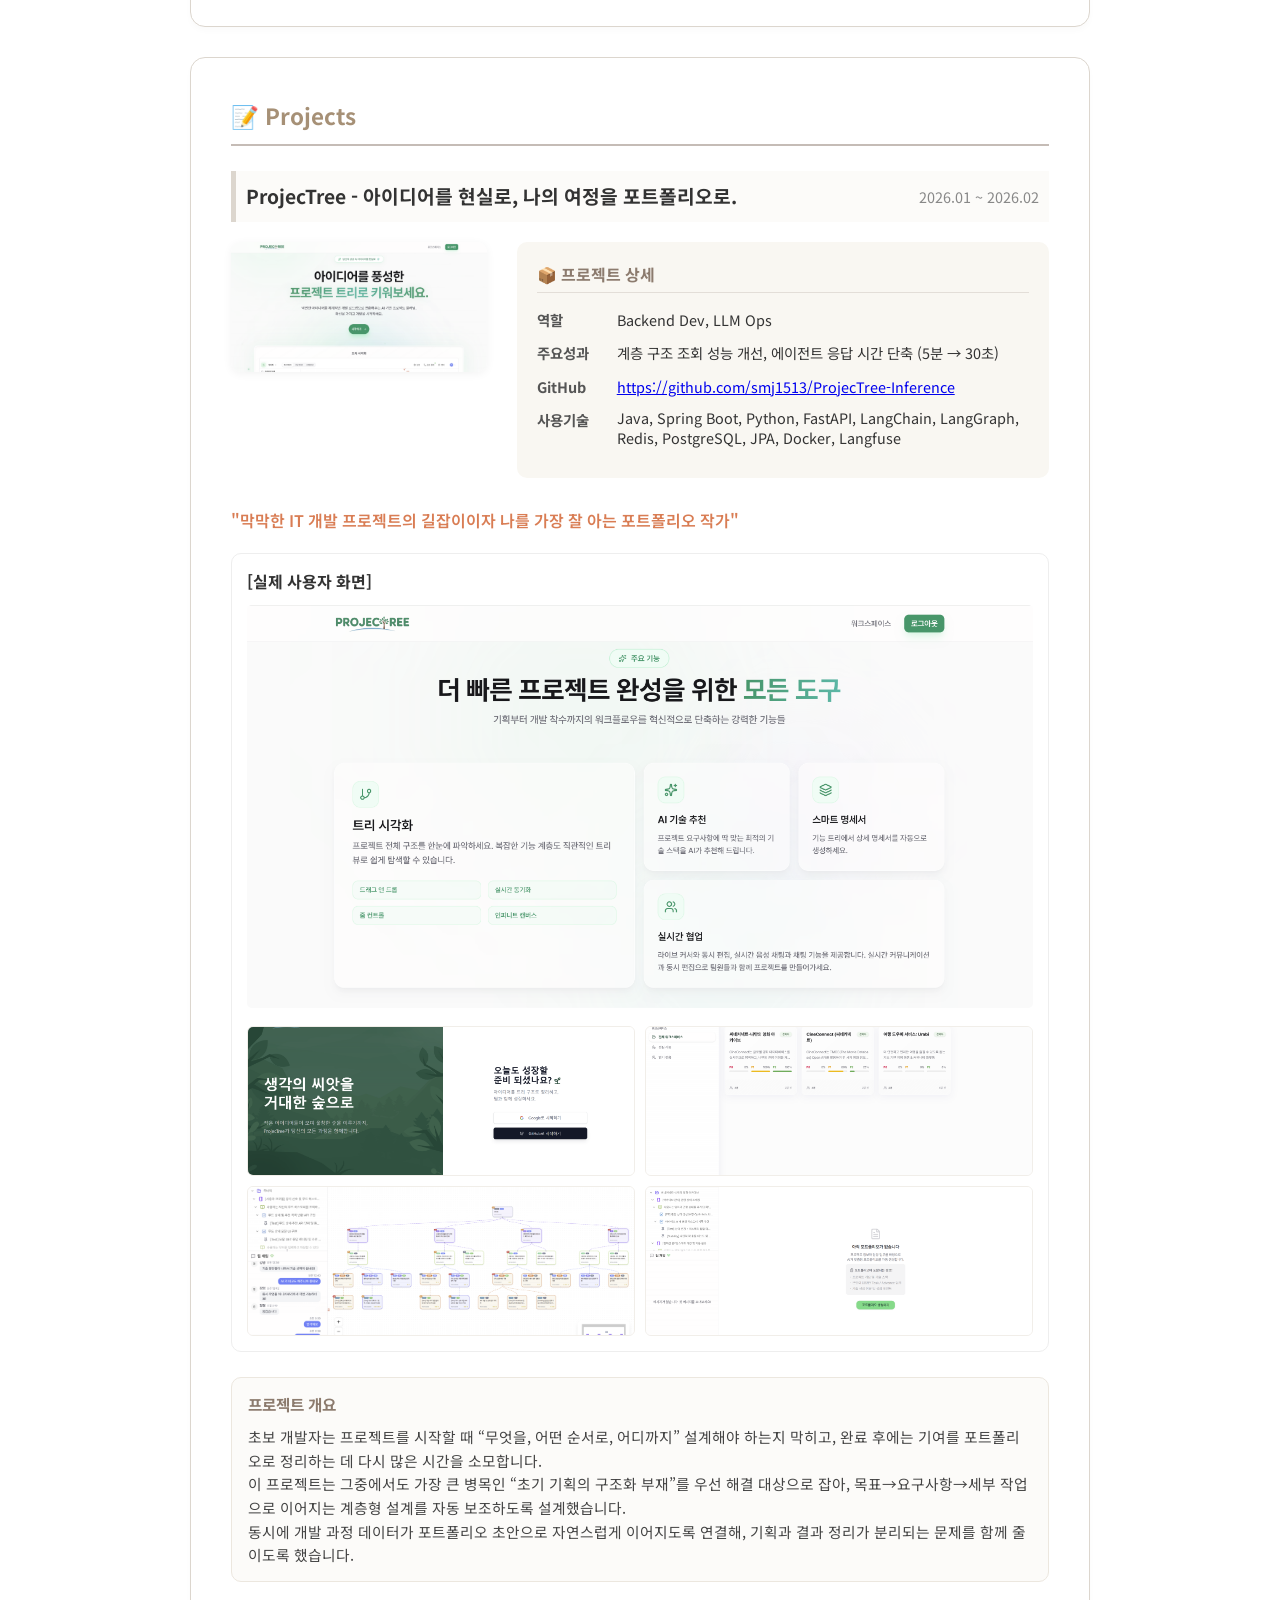
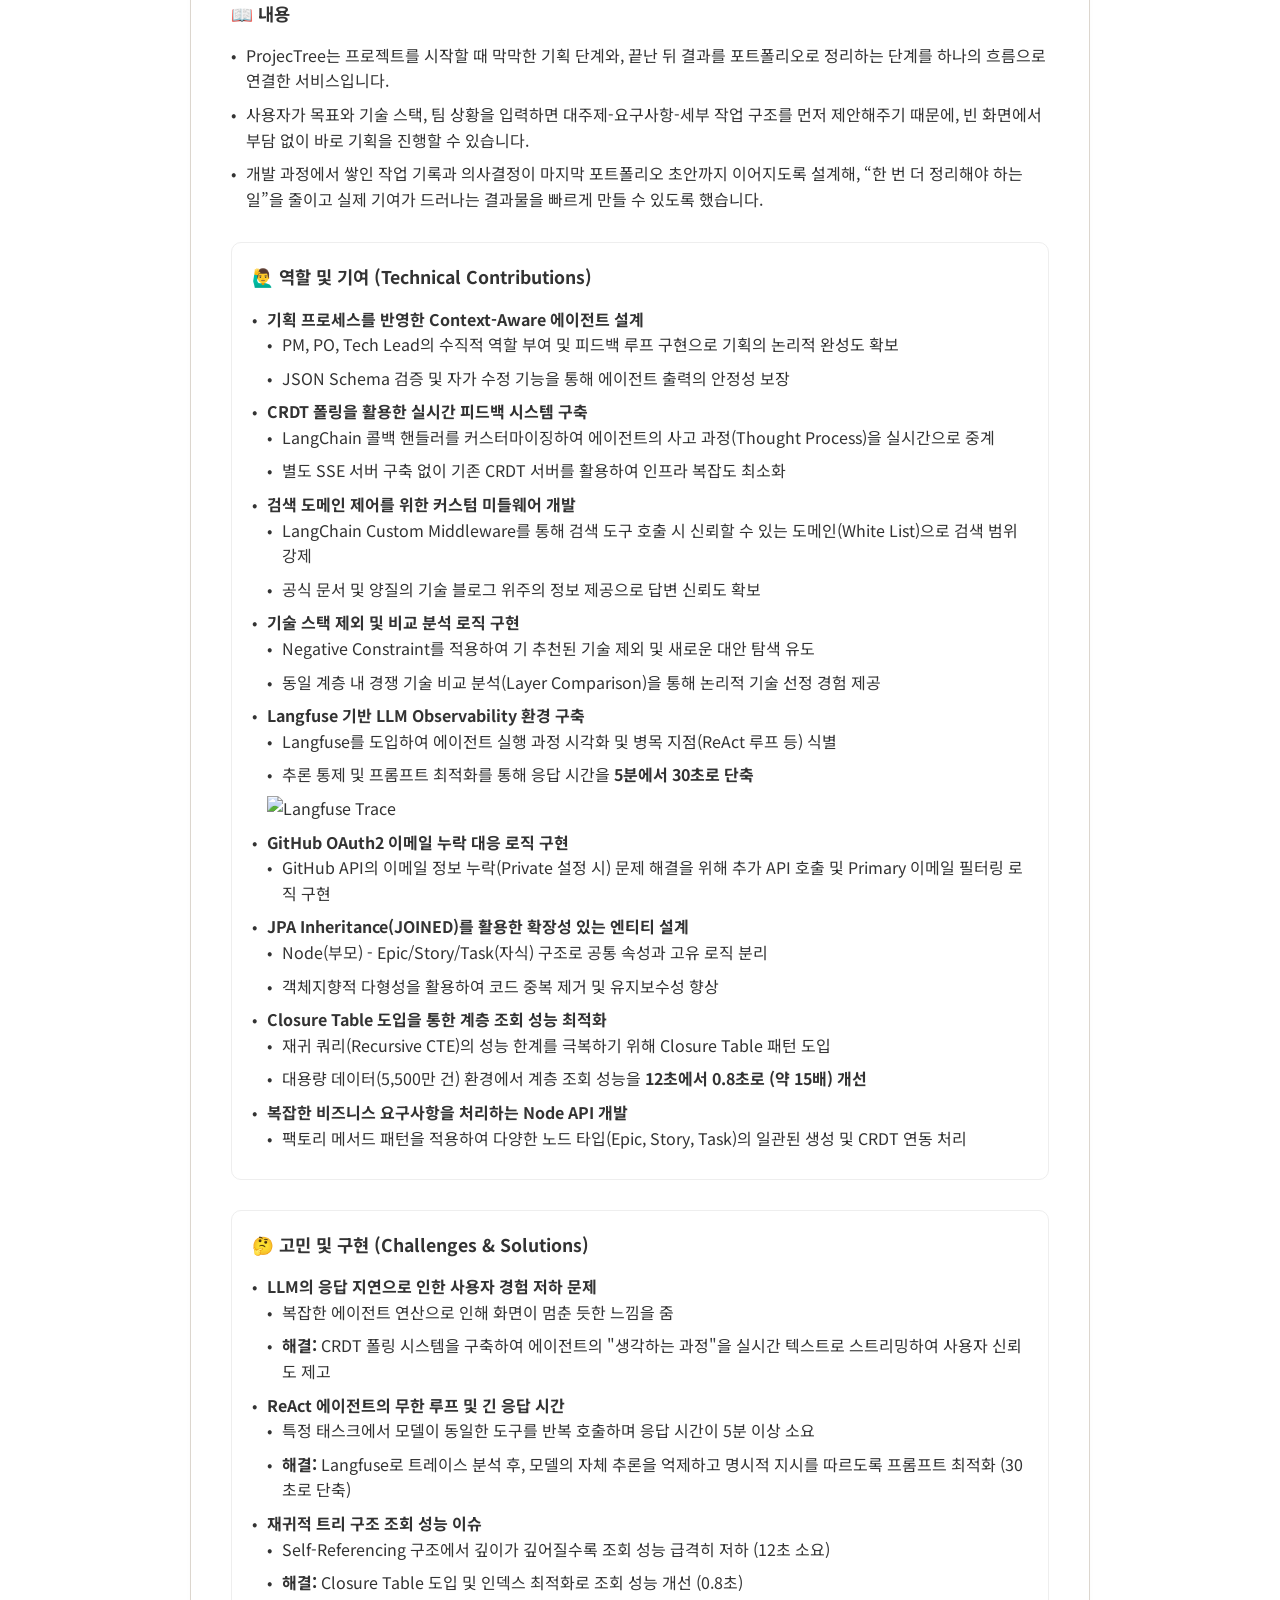
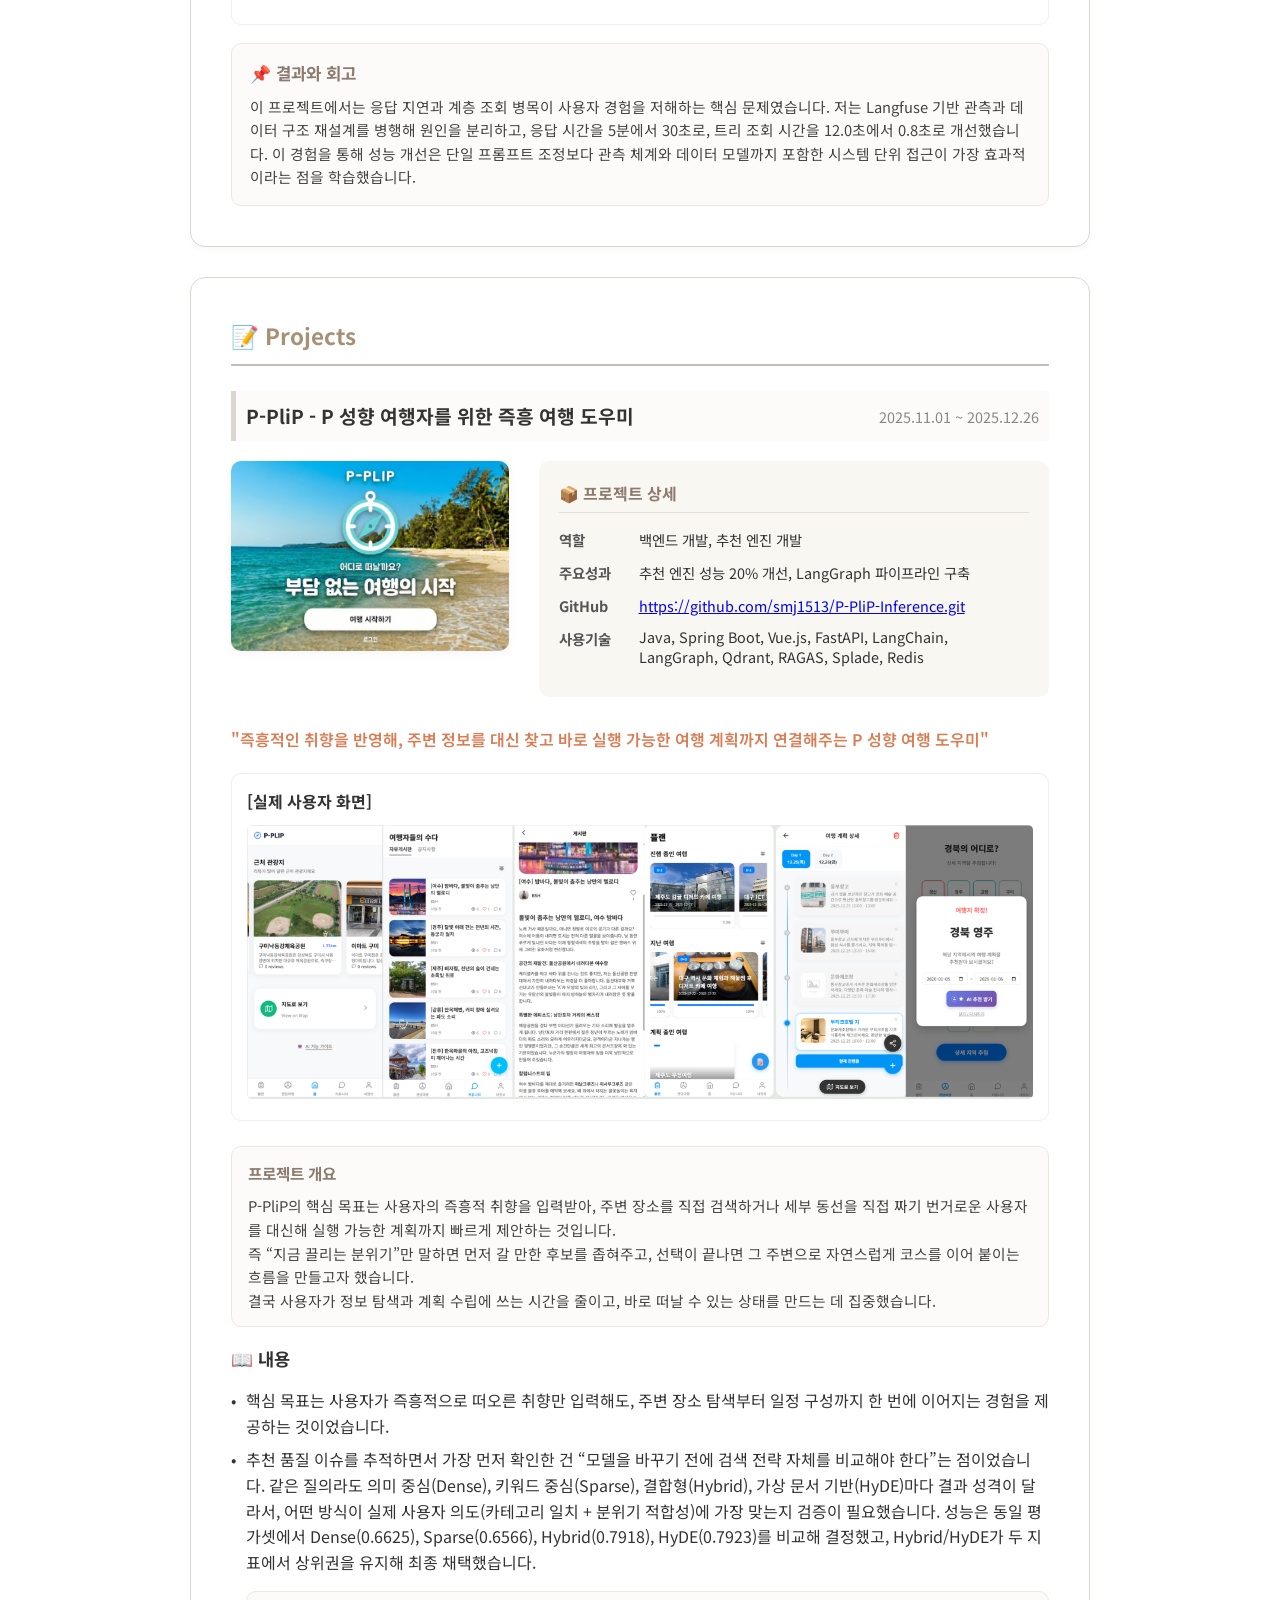
==== commit 89ed664a: "Clarify project overview and affiliation from the RFP" ====
--- a/index.html
+++ b/index.html
@@ -12,7 +12,7 @@
         rel="stylesheet">
     <!-- Font Awesome for Icons -->
     <link rel="stylesheet" href="https://cdnjs.cloudflare.com/ajax/libs/font-awesome/6.4.0/css/all.min.css">
-    <link rel="stylesheet" href="css/style.css">
+    <link rel="stylesheet" href="css/style.css?v=87c9e805">
 </head>
 
 <body>
@@ -156,9 +156,17 @@
             </div>
             <div class="project-overview-card">
                 <h5>사업 개요</h5>
-                <p>신용회복위원회의 상담·심사 업무에 생성형 AI와 데이터 기반 서비스를 적용하기 위한 약 63억 원 규모의 사업입니다. 사내 규정과 법령, 업무 정보를 찾아 답변하는 AI 서비스와 이를 운영하기 위한 모델·데이터·평가 기반을 함께 구축합니다.</p>
-                <p>상담사와 심사역은 필요한 규정의 정확한 이름이나 검색어를 알아야 하고, 여러 문서와 조항을 직접 대조해 답변의 근거를 확인해야 합니다. 이 과정을 지원하기 위해 현업 담당자와 필요한 답변 형태, 근거 제시 방식, 개인정보 보호 기준을 논의하며 기능을 구체화했습니다.</p>
-                <p><strong>소속 및 역할:</strong> 제논 · AI 엔지니어 | 대화 관리, AI 답변 평가·피드백, 개인정보 보호 가드레일 및 법령 에이전트 개발</p>
+                <p>신용회복위원회가 디지털 기반의 ‘채무자 종합지원 허브’로 도약하기 위해 추진하는 통합 AI 플랫폼 구축 사업입니다. 생성형 AI와 고객 분석 모델을 업무에 적용해 데이터 기반 상담과 의사결정을 지원하고, 이를 지속적으로 운영할 기반을 마련합니다.</p>
+                <p>위원회 특화 생성형 AI·RAG와 콜센터 상담 어시스턴트, 데이터 기반 고객 분석 모델, 온프레미스 AI 인프라와 MLOps·LLMOps 구축을 포함합니다. AI 거버넌스·보안체계 수립과 임직원 AI 활용 역량 강화도 사업 범위에 포함됩니다.</p>
+                <p><strong>사업 예산:</strong> 63억 원 이내 · 제안요청서 기준</p>
+            </div>
+            <div class="project-overview-card">
+                <h5>소속 및 참여 역할</h5>
+                <div class="project-details">
+                    <div class="detail-row"><span class="label">소속</span><span class="value">(주)제논 · AI Core 1파트</span></div>
+                    <div class="detail-row"><span class="label">고객사</span><span class="value">신용회복위원회</span></div>
+                    <div class="detail-row"><span class="label">참여 역할</span><span class="value">AI 엔지니어 · 고객사 상주 프로젝트 수행</span></div>
+                </div>
             </div>
             <div class="project-roles">
                 <h4>🤝 상담 사례 기반 법령 에이전트 시연</h4>
@@ -168,9 +176,9 @@
                 </ul>
             </div>
             <div class="project-roles">
-                <h4>🏗️ 사업 구조와 담당 범위</h4>
-                <ul>
-                    <li><strong>사업 전체:</strong> 업무별 AI 에이전트와 문서 검색, 모델 서빙, 데이터·모델 관리, 답변 평가를 통합한 플랫폼을 구축합니다.</li>
+                <h4>🏗️ 플랫폼 구성과 담당 범위</h4>
+                <ul>
+                    <li><strong>플랫폼 구성:</strong> 업무별 AI 에이전트와 문서 검색, 모델 서빙, 데이터·모델 관리, 답변 평가를 통합한 플랫폼을 구축합니다.</li>
                     <li><strong>담당 범위:</strong> Flowise 워크플로우, 모델 서빙, 벡터 검색과 MCP 도구의 연결 흐름을 살피고, 대화 문맥 관리와 평가·가드레일 기능을 구현했습니다. 법령 에이전트의 검색·조문 선별 과정을 분석하고 답변에 필요한 근거를 선택하는 기능을 개발했습니다.</li>
                 </ul>
             </div>
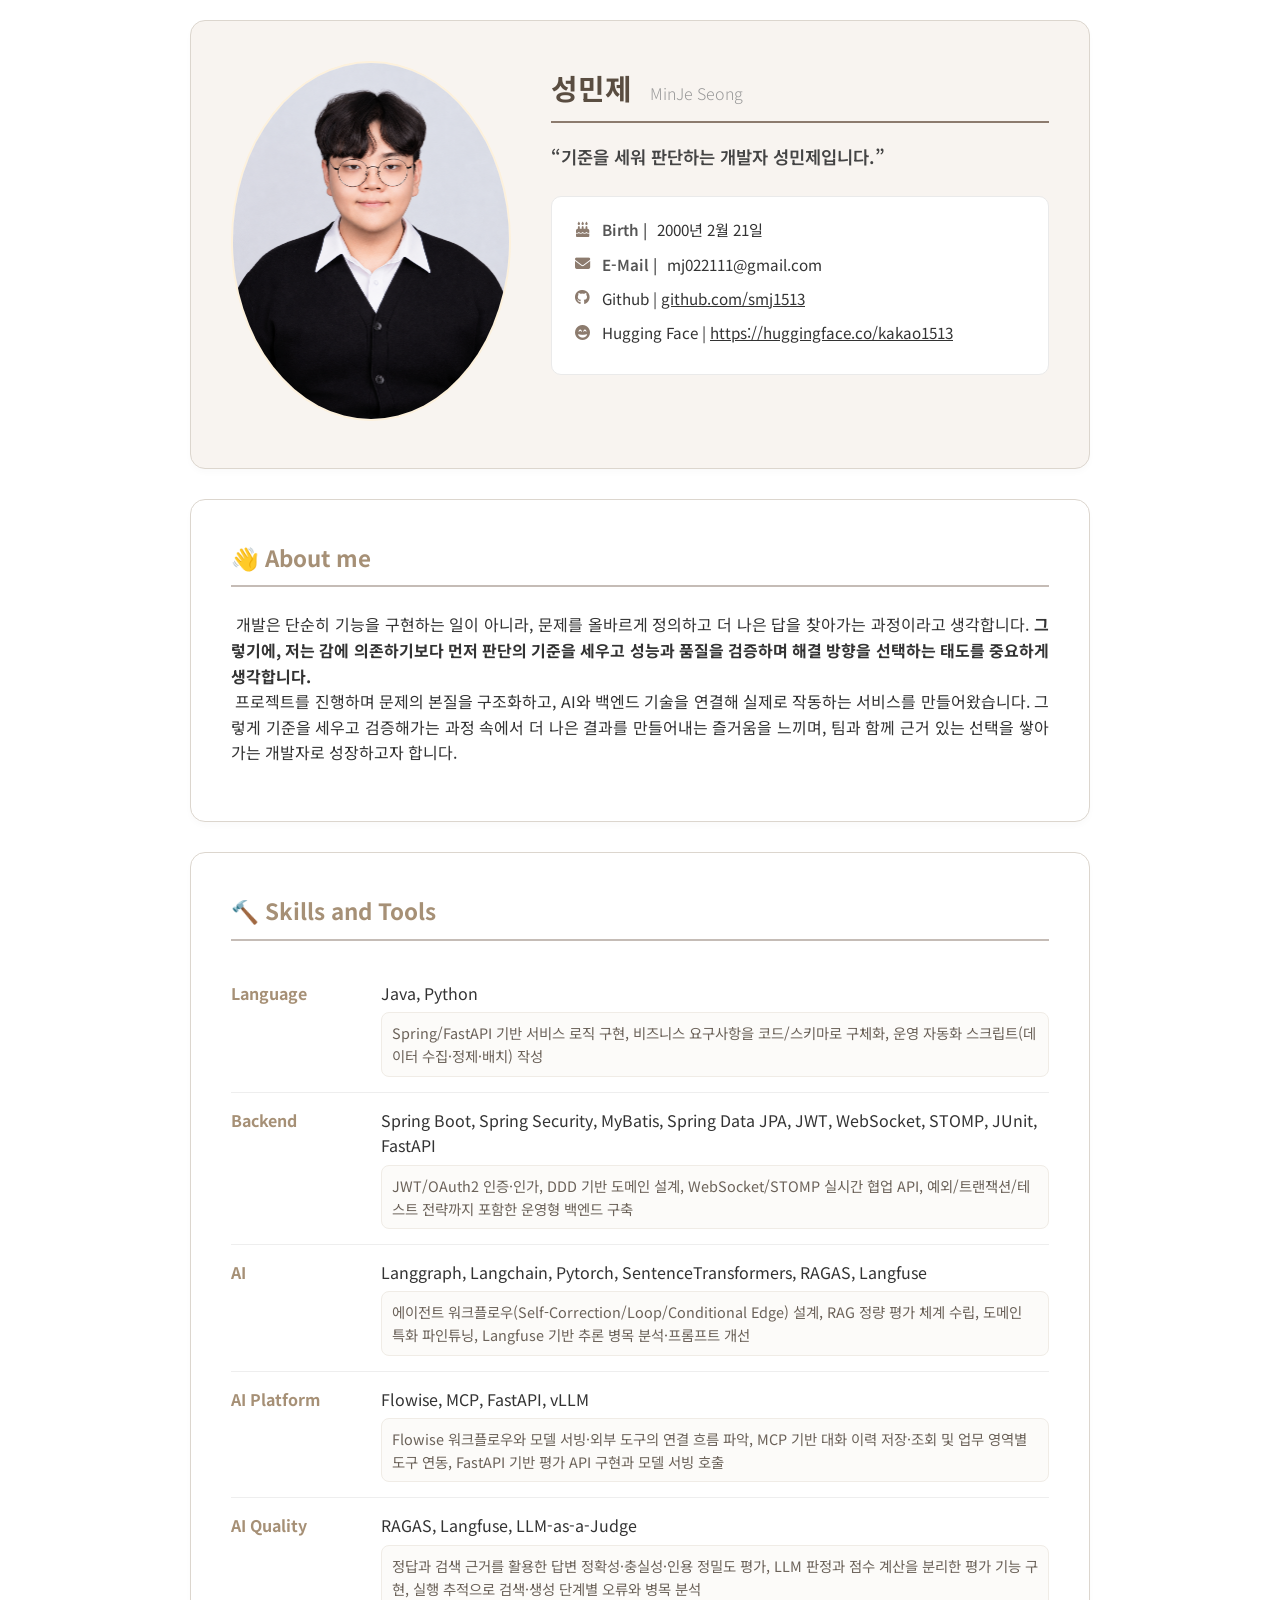
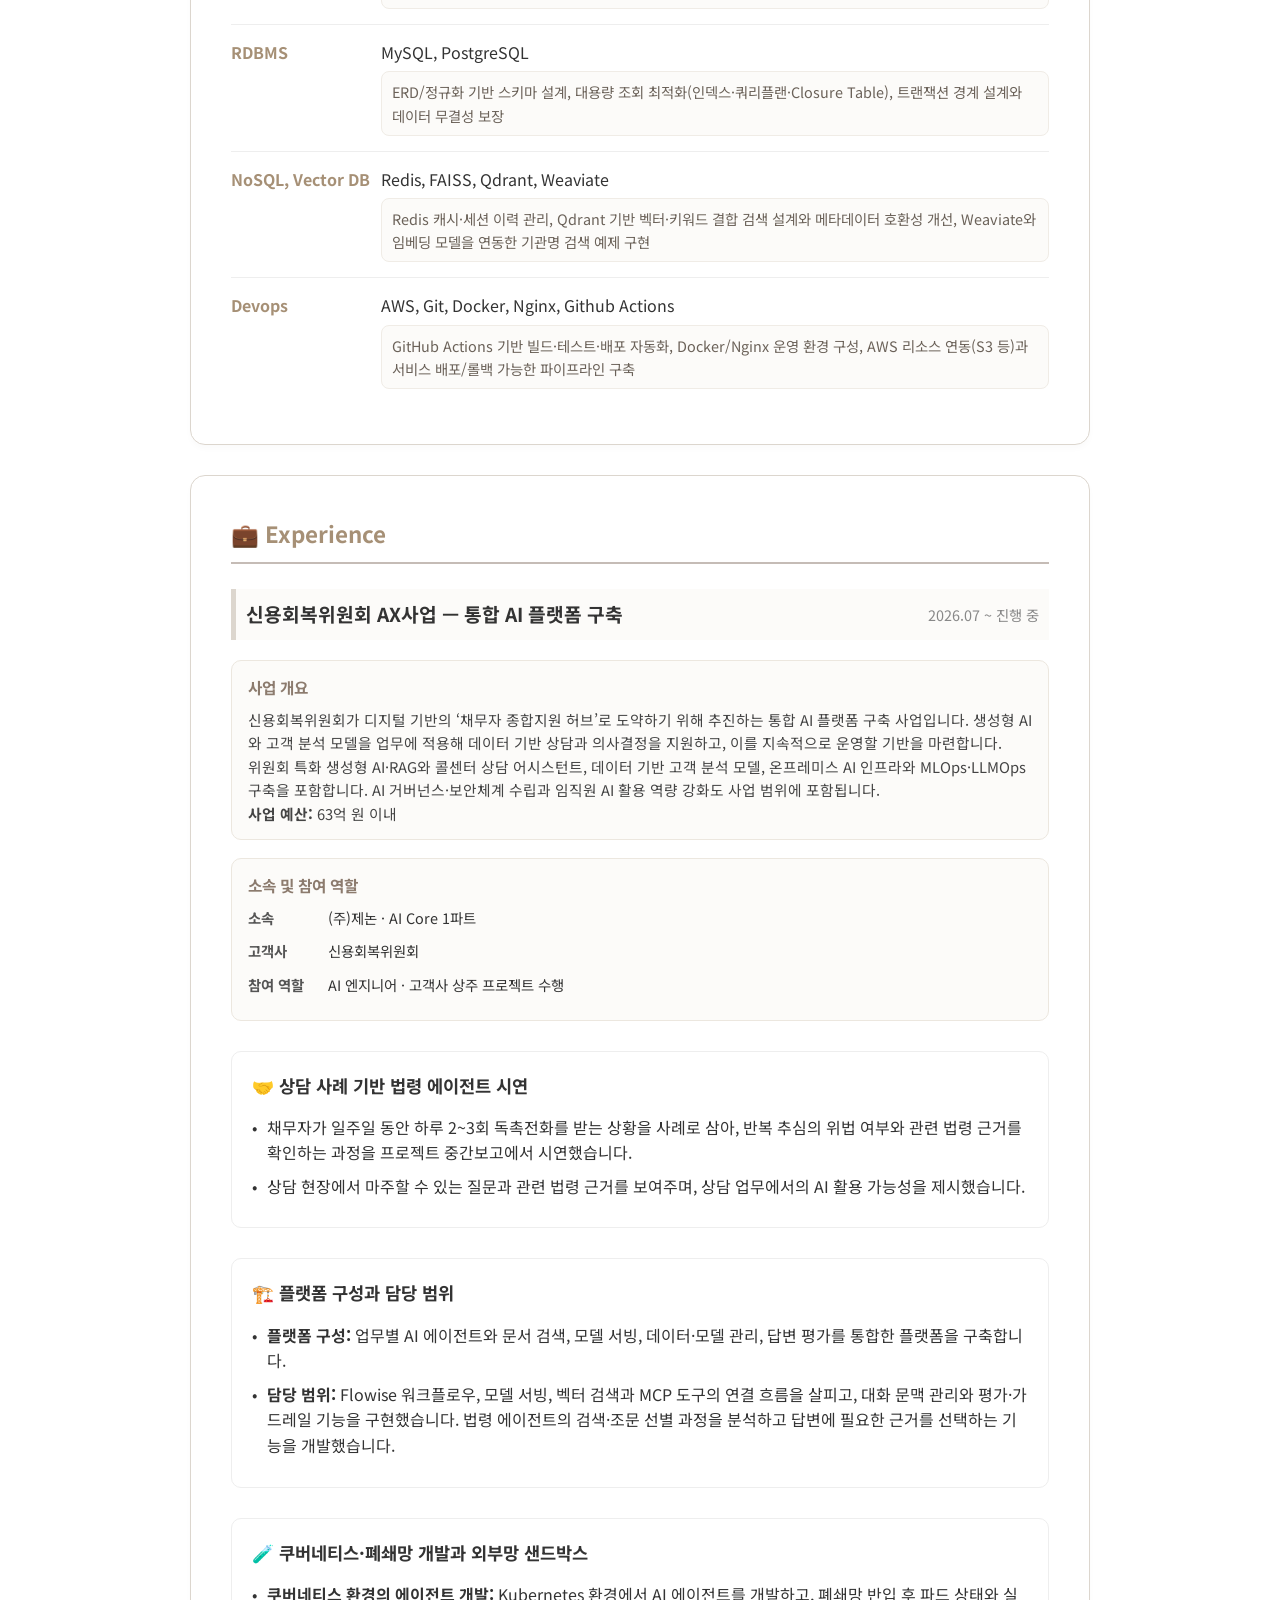
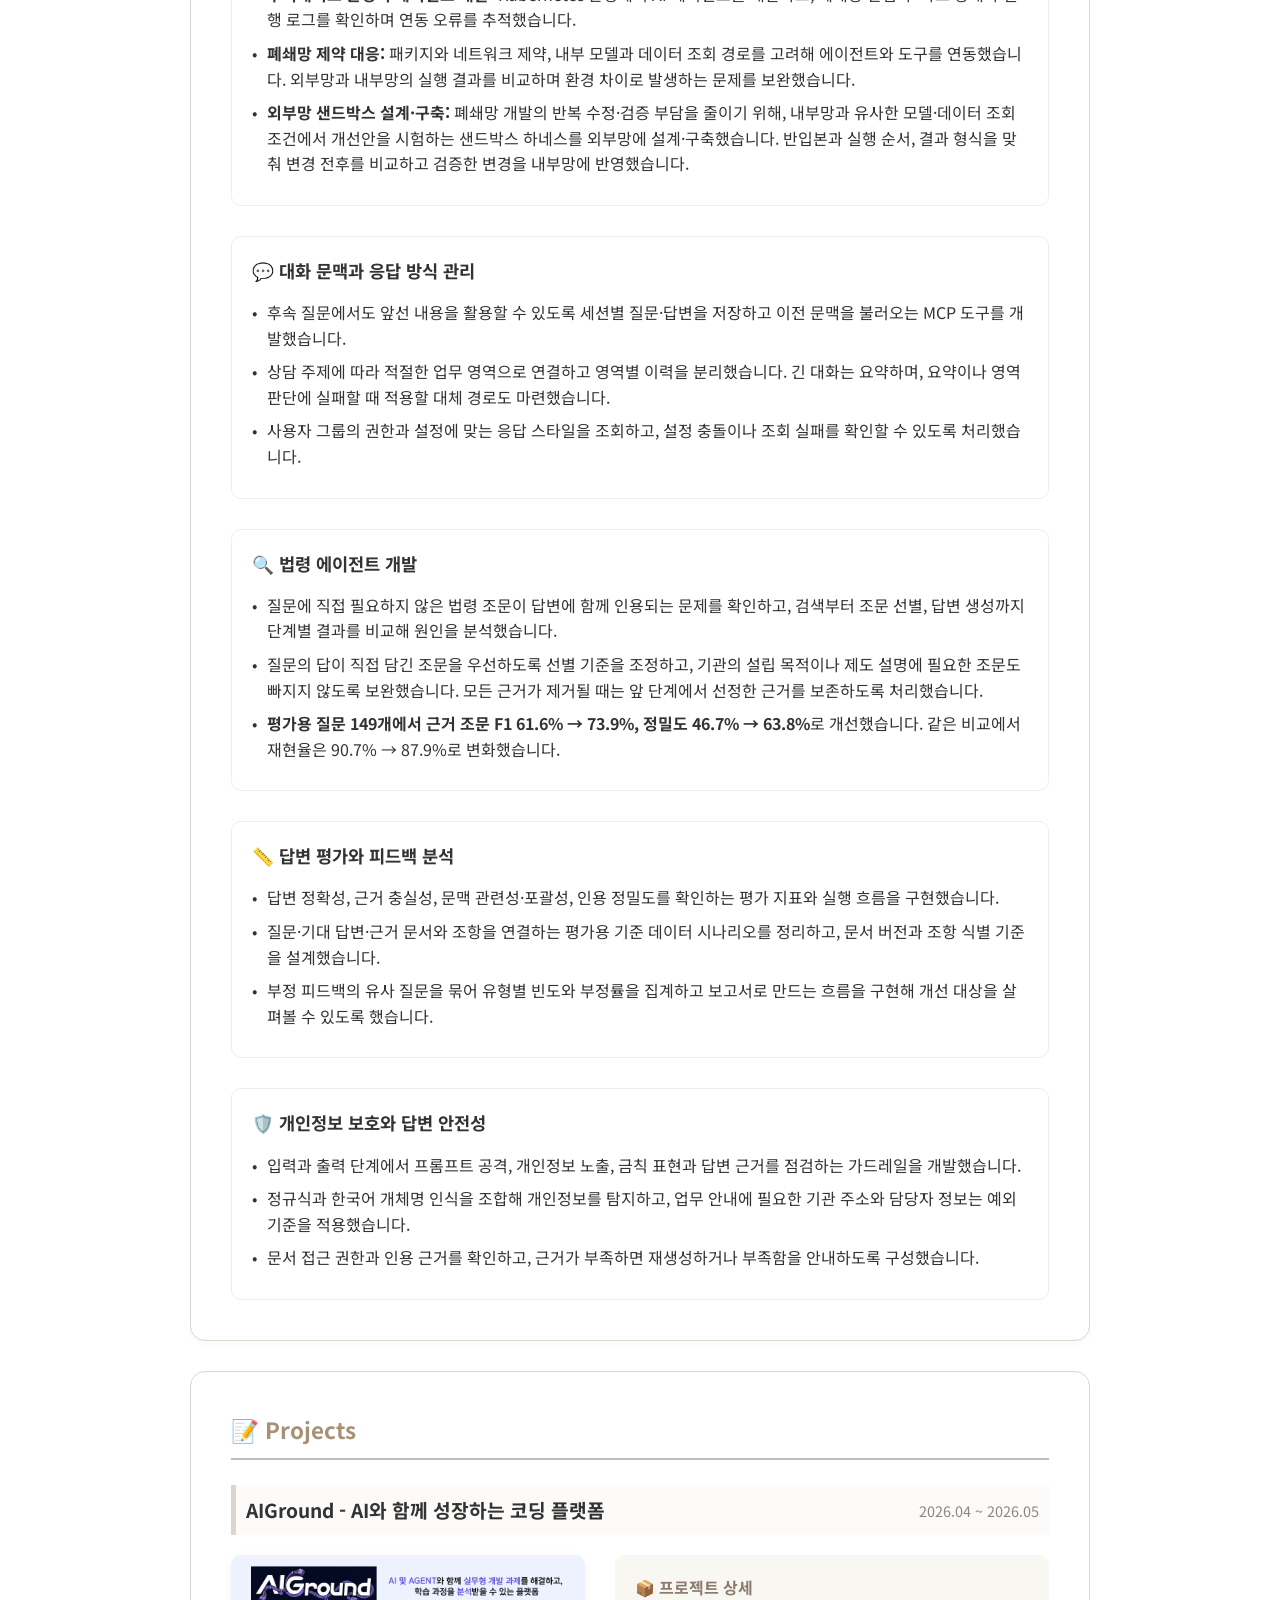
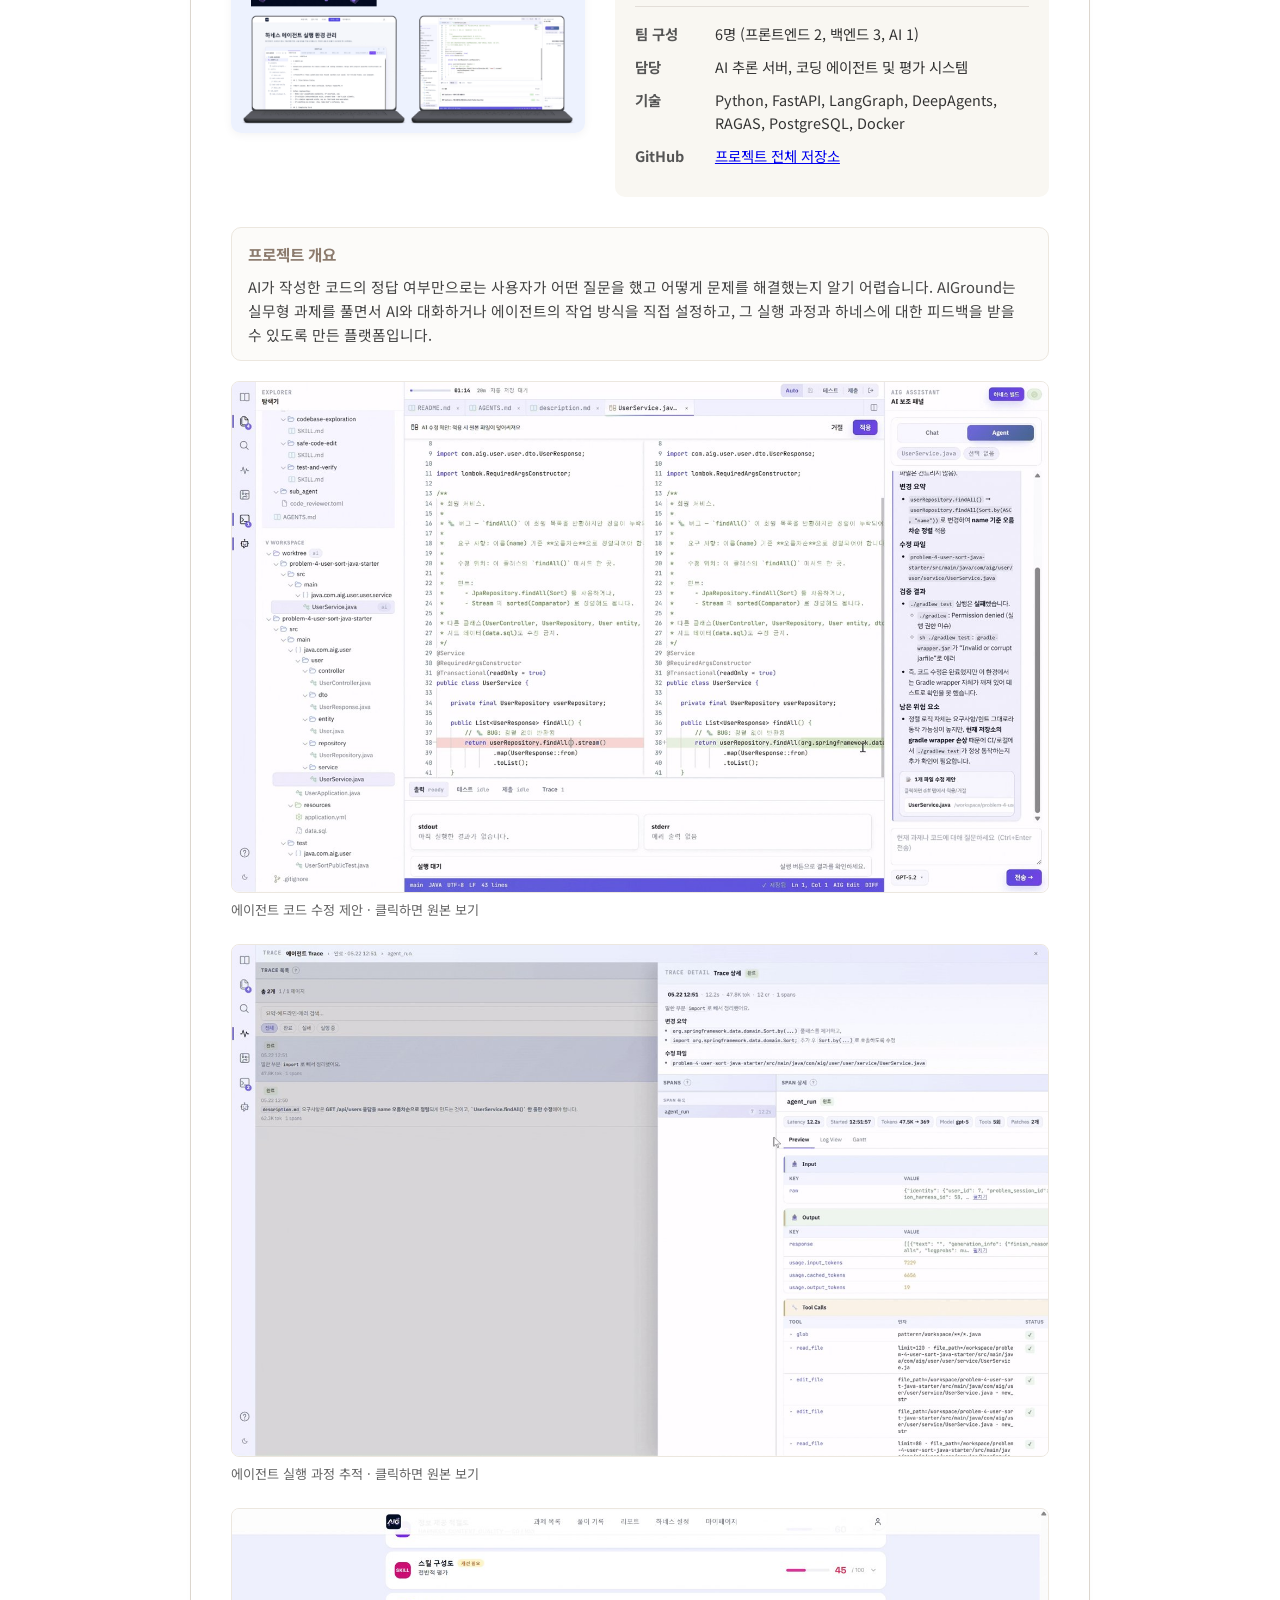
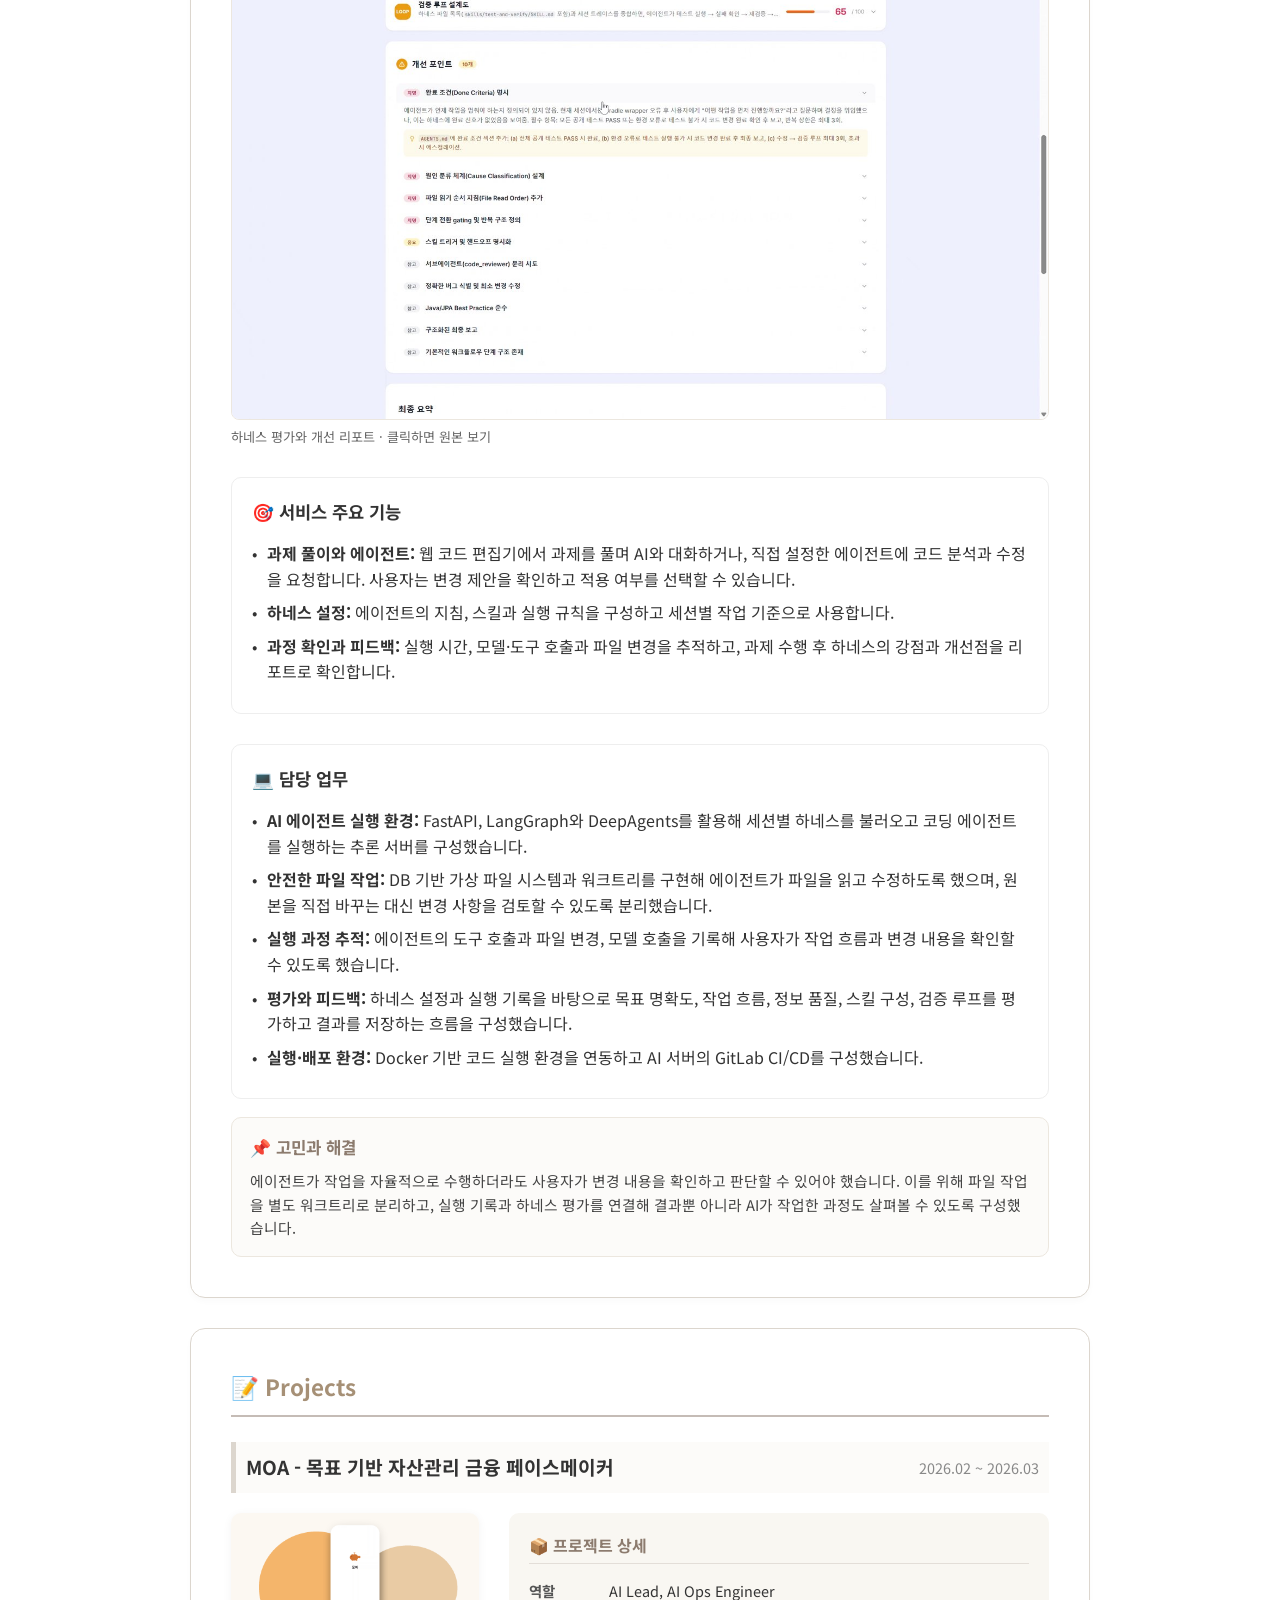
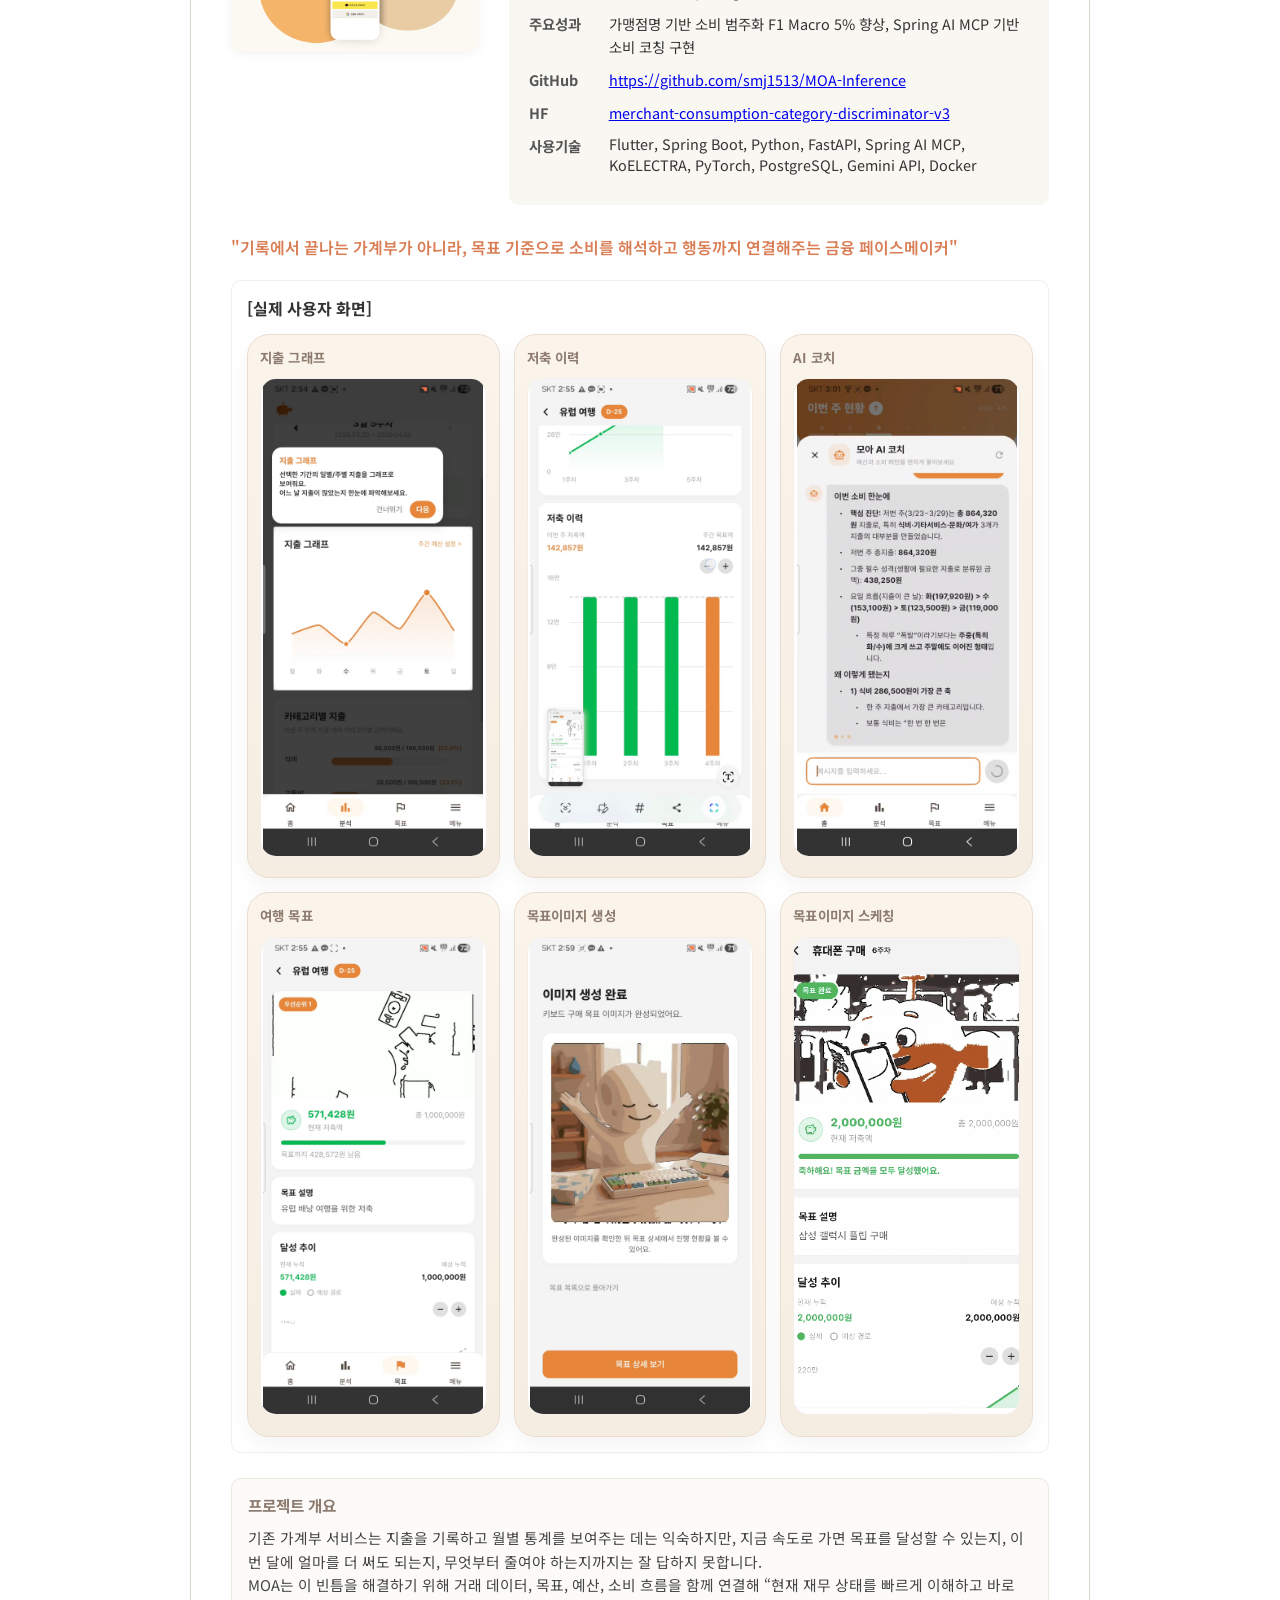
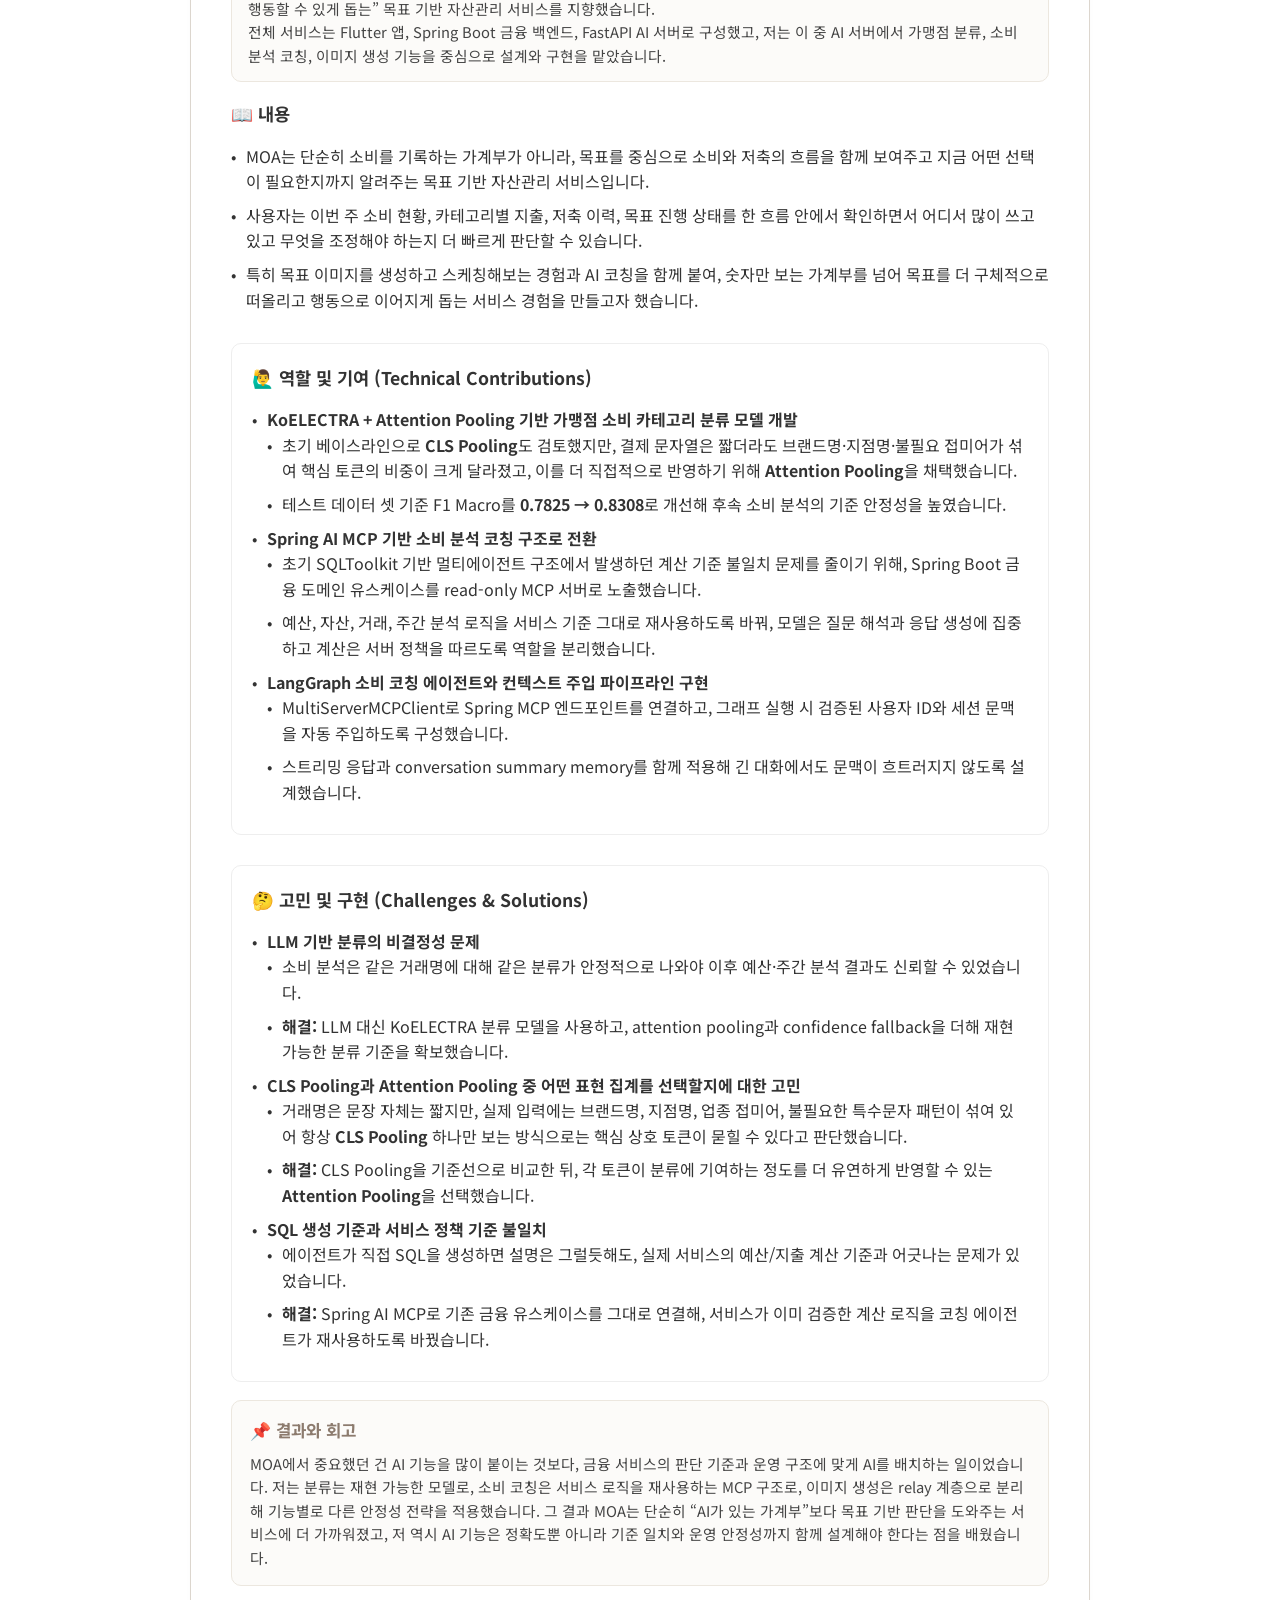
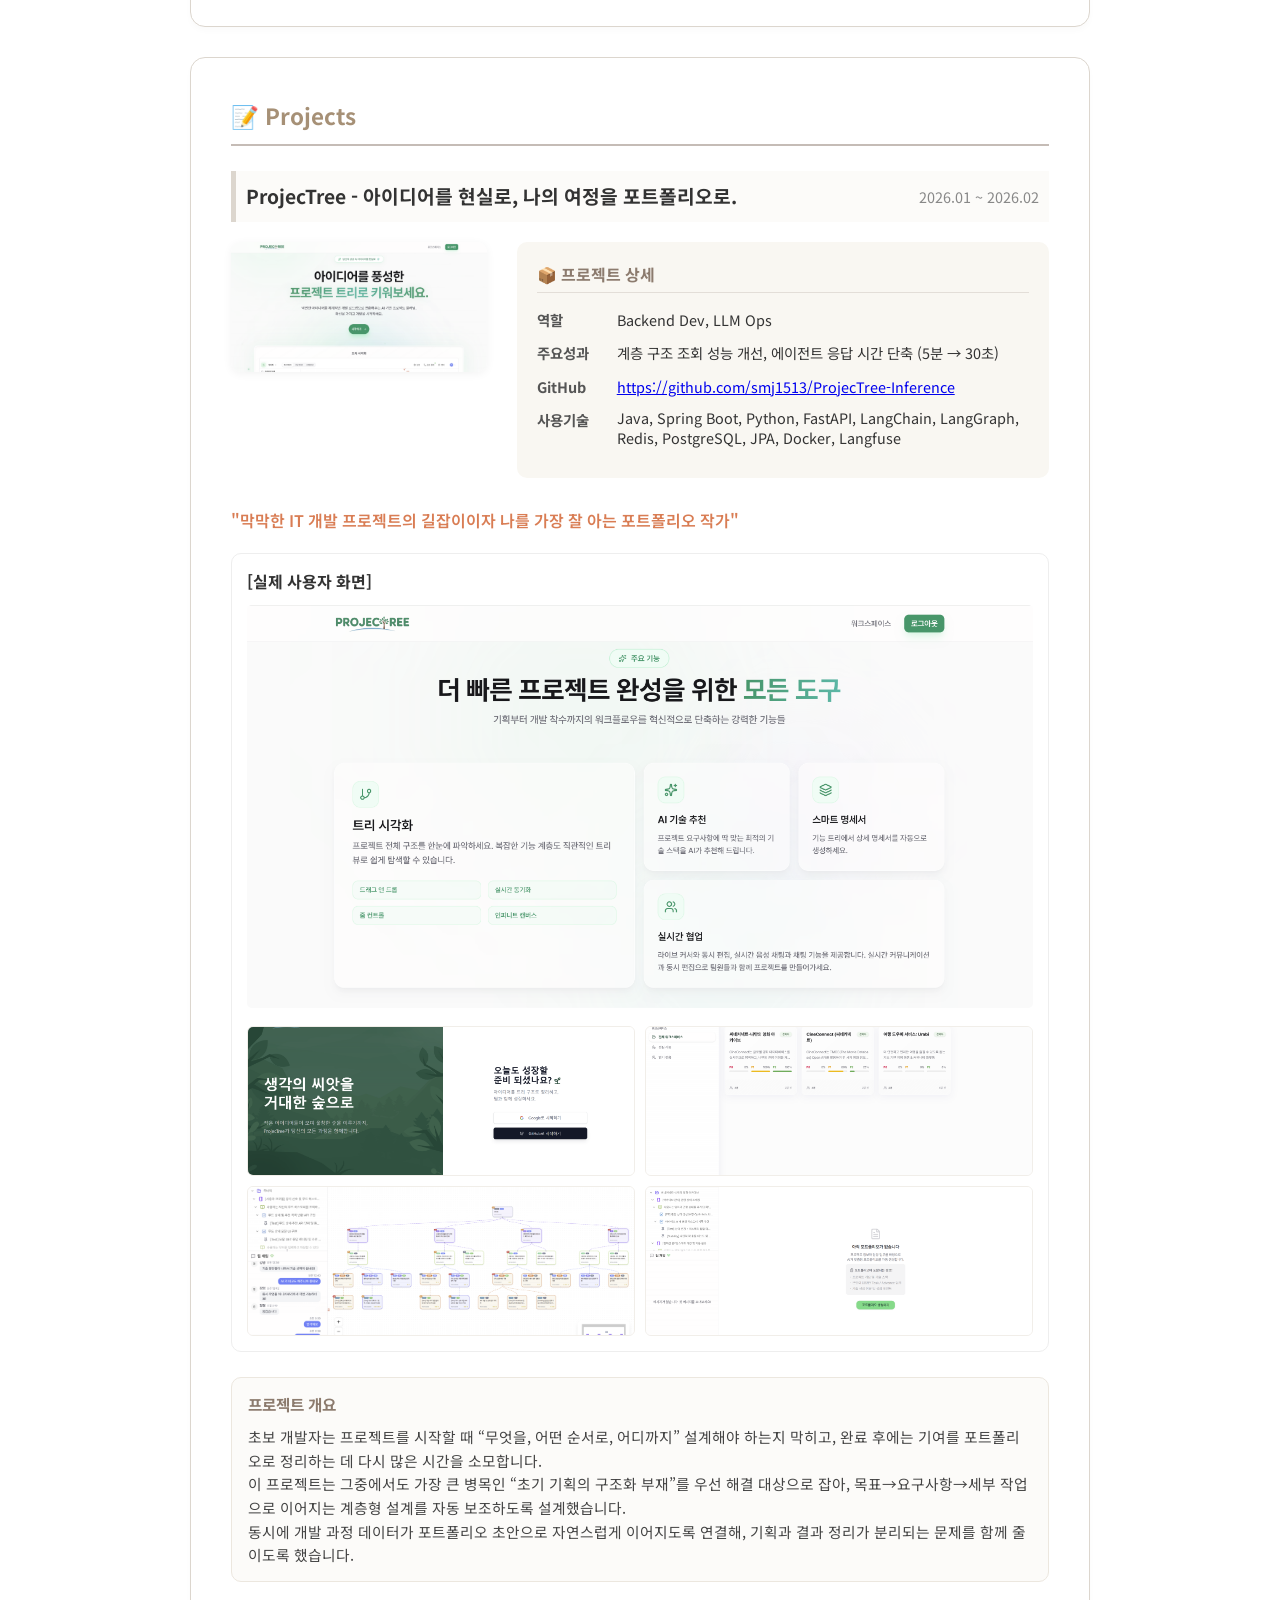
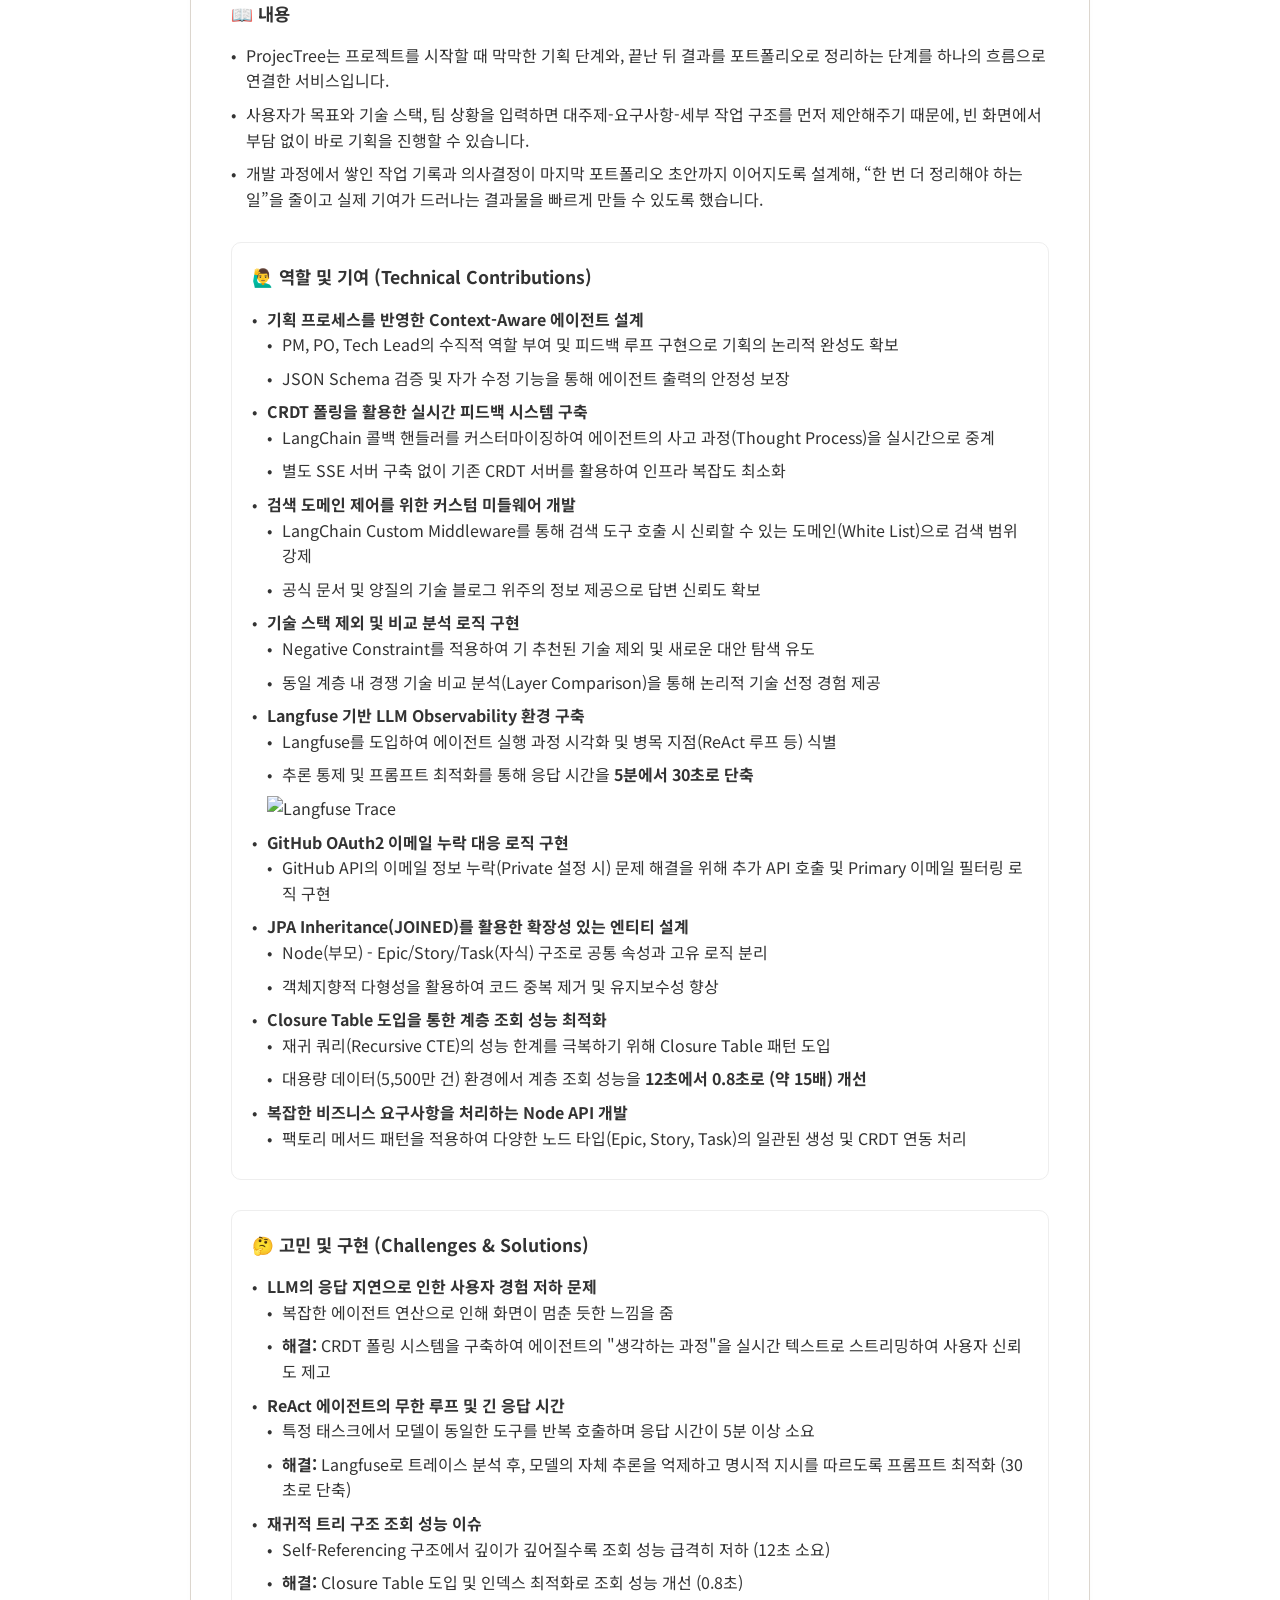
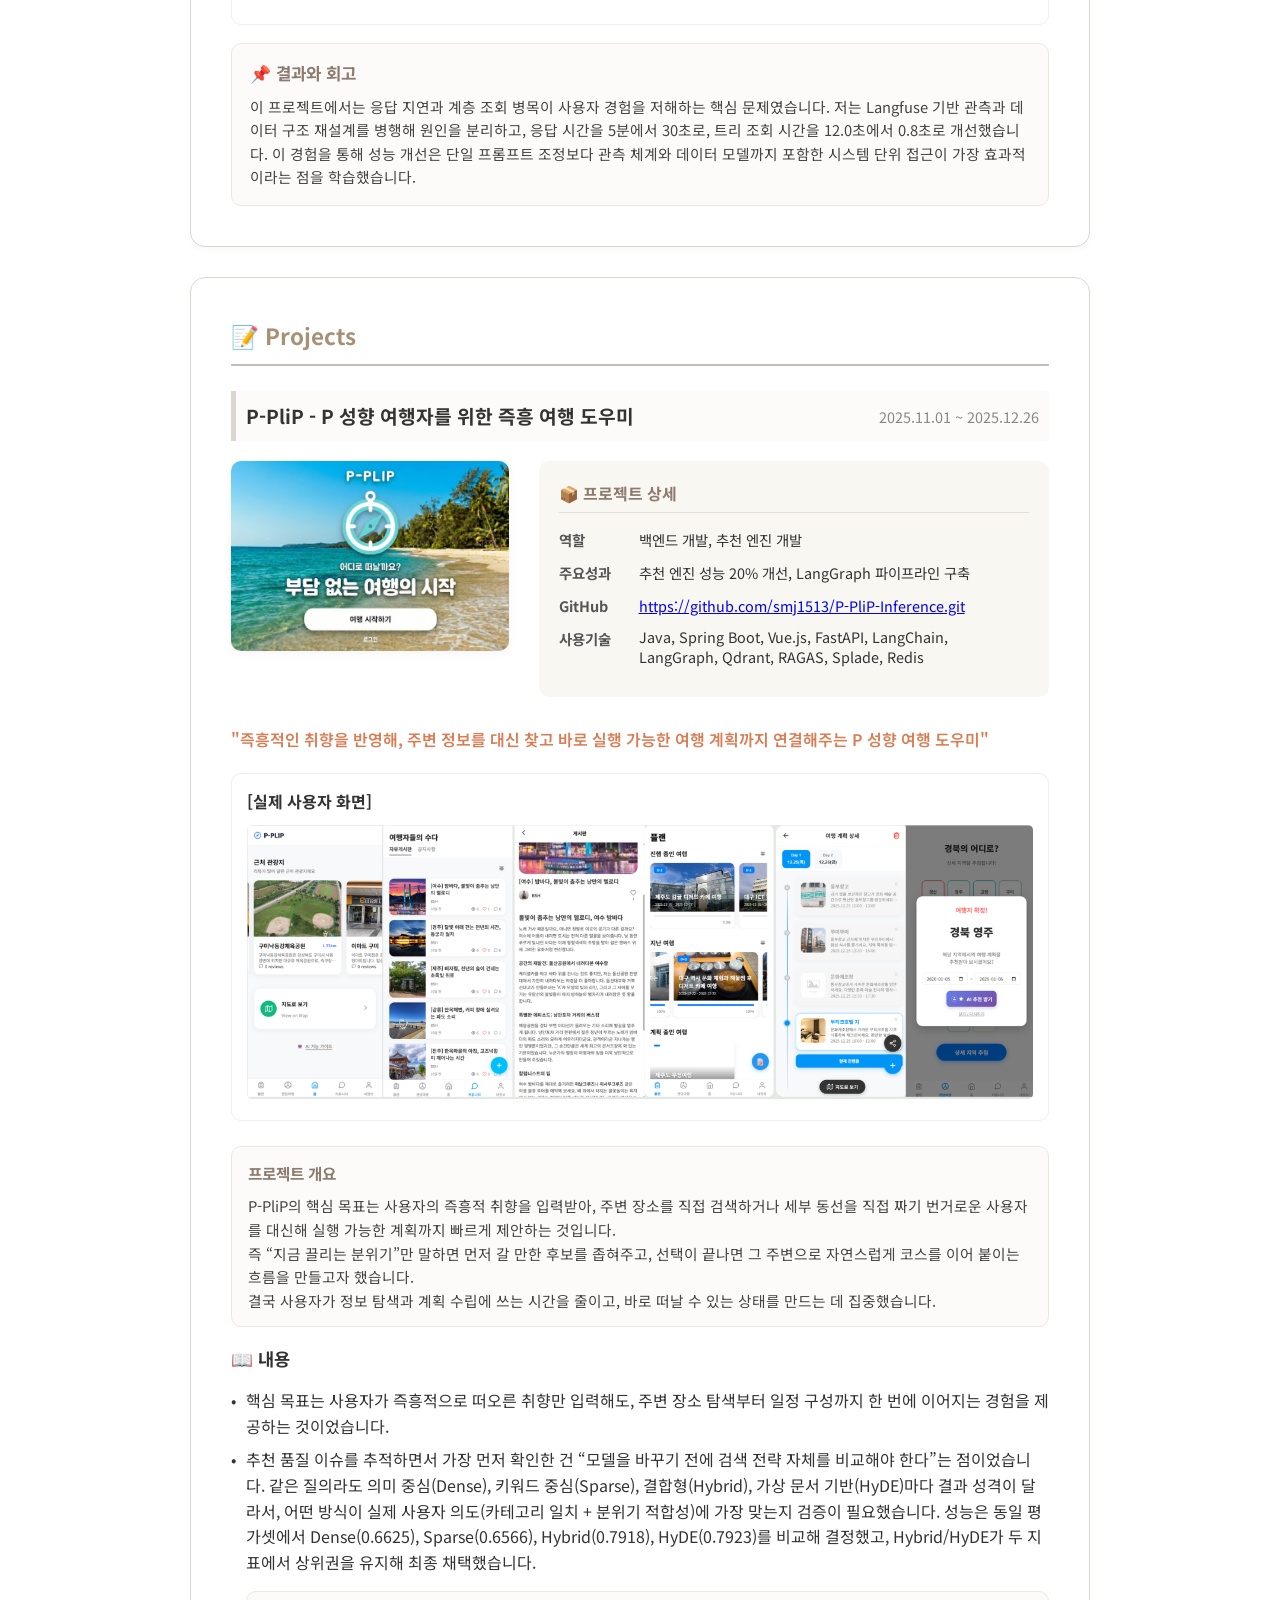
==== commit 4045a0ad: "Remove RFP attribution from project budget label" ====
--- a/index.html
+++ b/index.html
@@ -158,7 +158,7 @@
                 <h5>사업 개요</h5>
                 <p>신용회복위원회가 디지털 기반의 ‘채무자 종합지원 허브’로 도약하기 위해 추진하는 통합 AI 플랫폼 구축 사업입니다. 생성형 AI와 고객 분석 모델을 업무에 적용해 데이터 기반 상담과 의사결정을 지원하고, 이를 지속적으로 운영할 기반을 마련합니다.</p>
                 <p>위원회 특화 생성형 AI·RAG와 콜센터 상담 어시스턴트, 데이터 기반 고객 분석 모델, 온프레미스 AI 인프라와 MLOps·LLMOps 구축을 포함합니다. AI 거버넌스·보안체계 수립과 임직원 AI 활용 역량 강화도 사업 범위에 포함됩니다.</p>
-                <p><strong>사업 예산:</strong> 63억 원 이내 · 제안요청서 기준</p>
+                <p><strong>사업 예산:</strong> 63억 원 이내</p>
             </div>
             <div class="project-overview-card">
                 <h5>소속 및 참여 역할</h5>
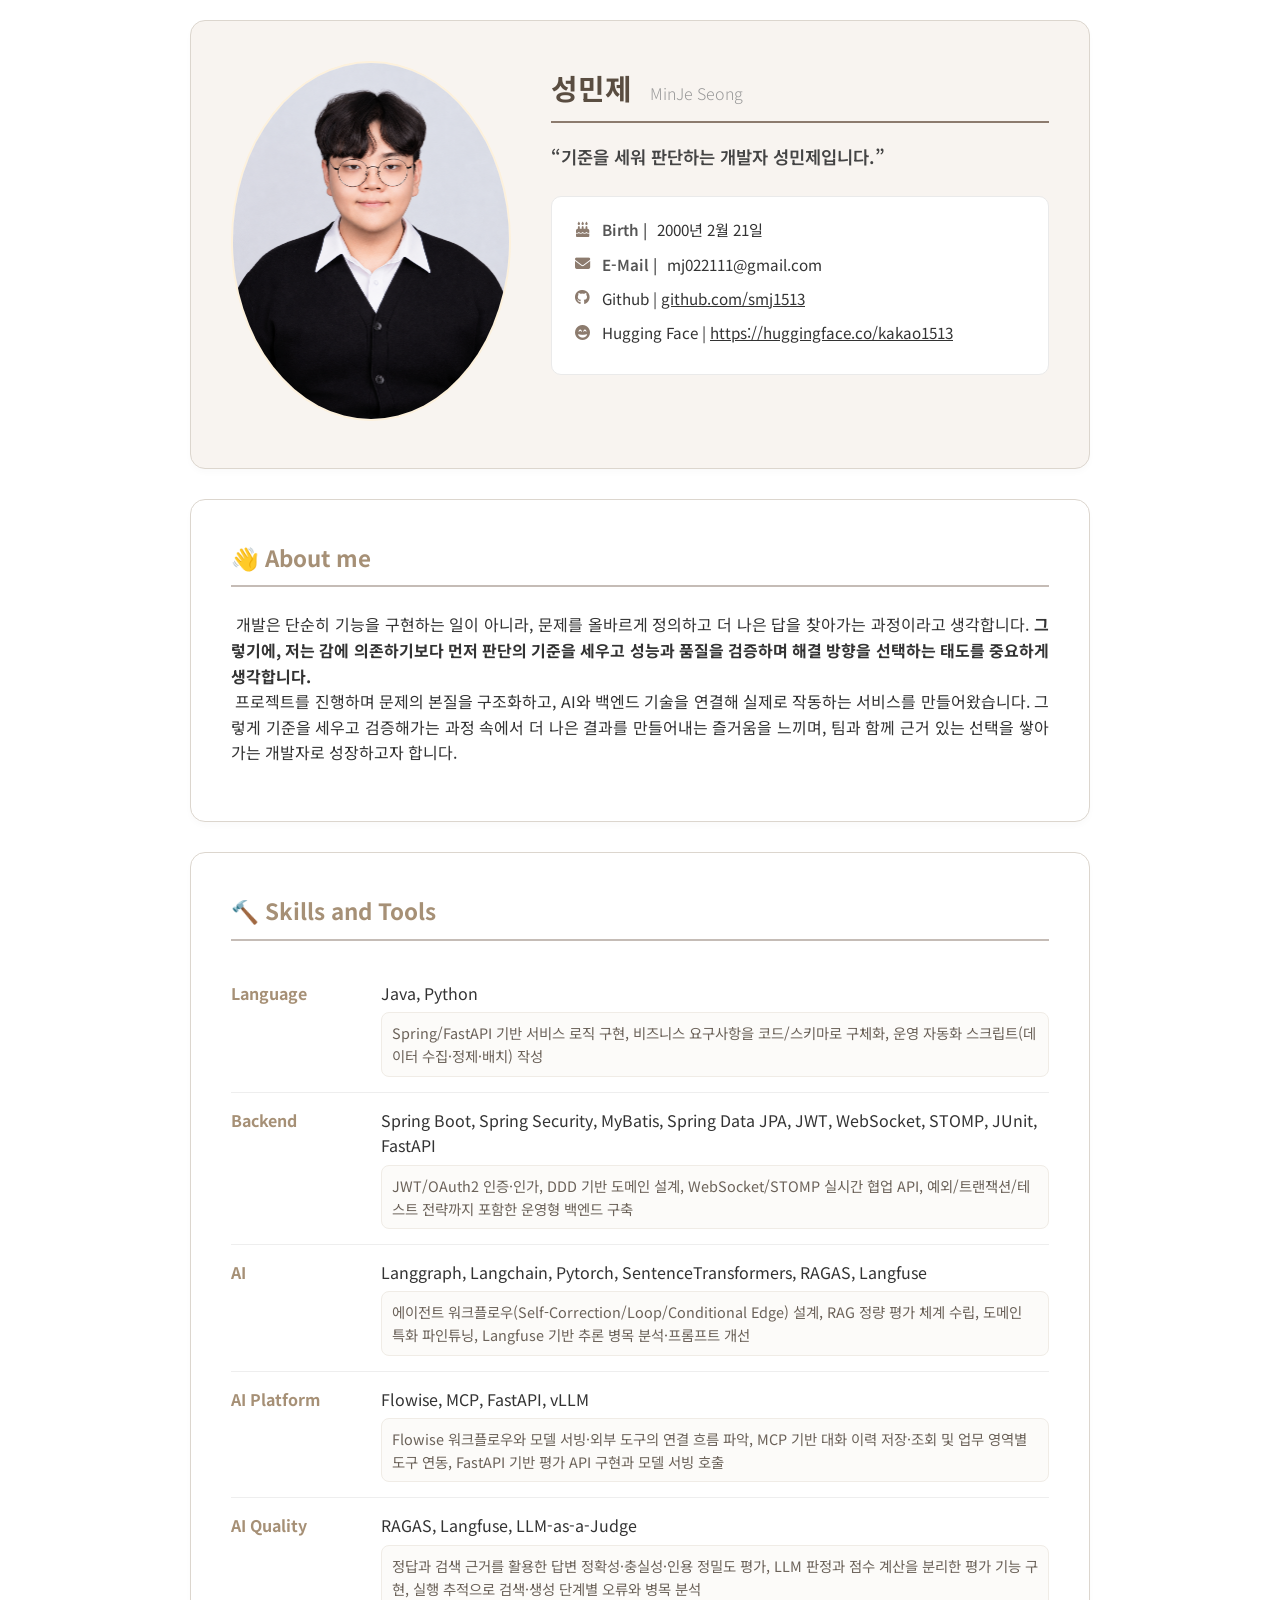
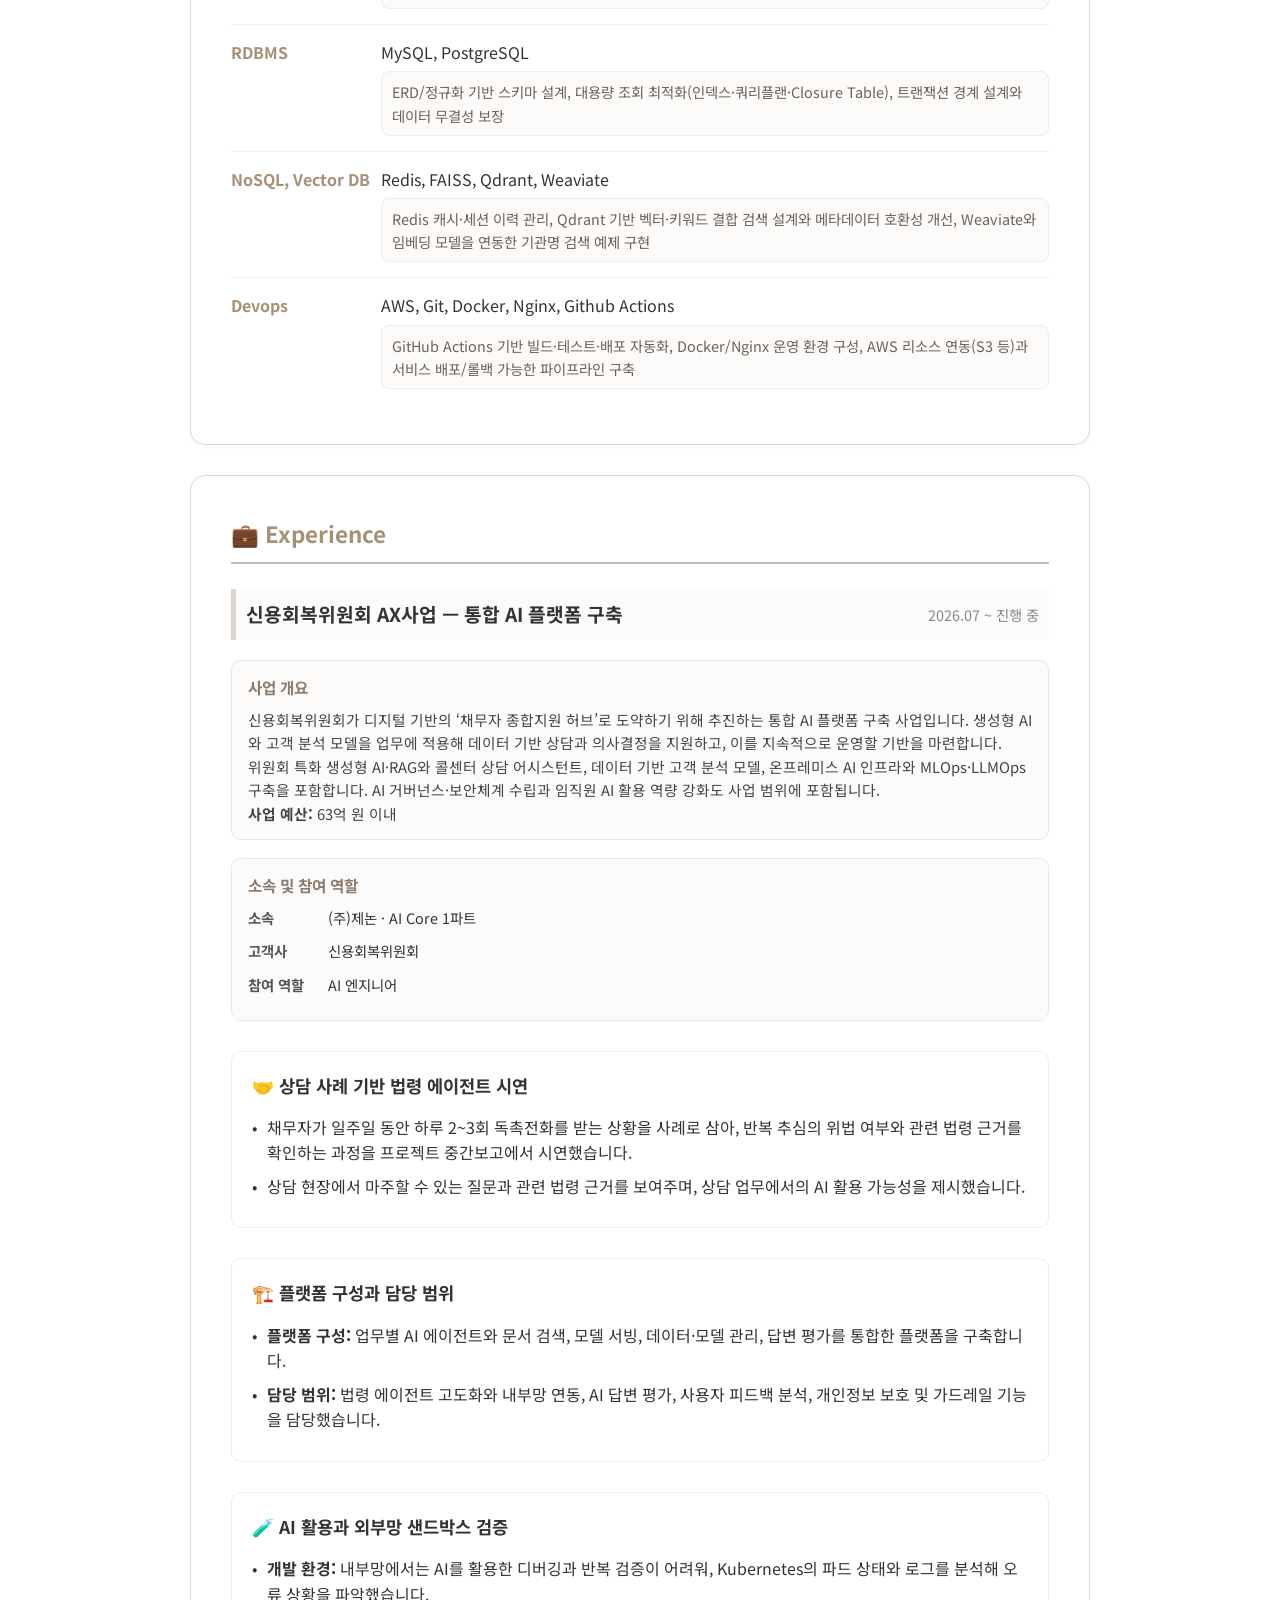
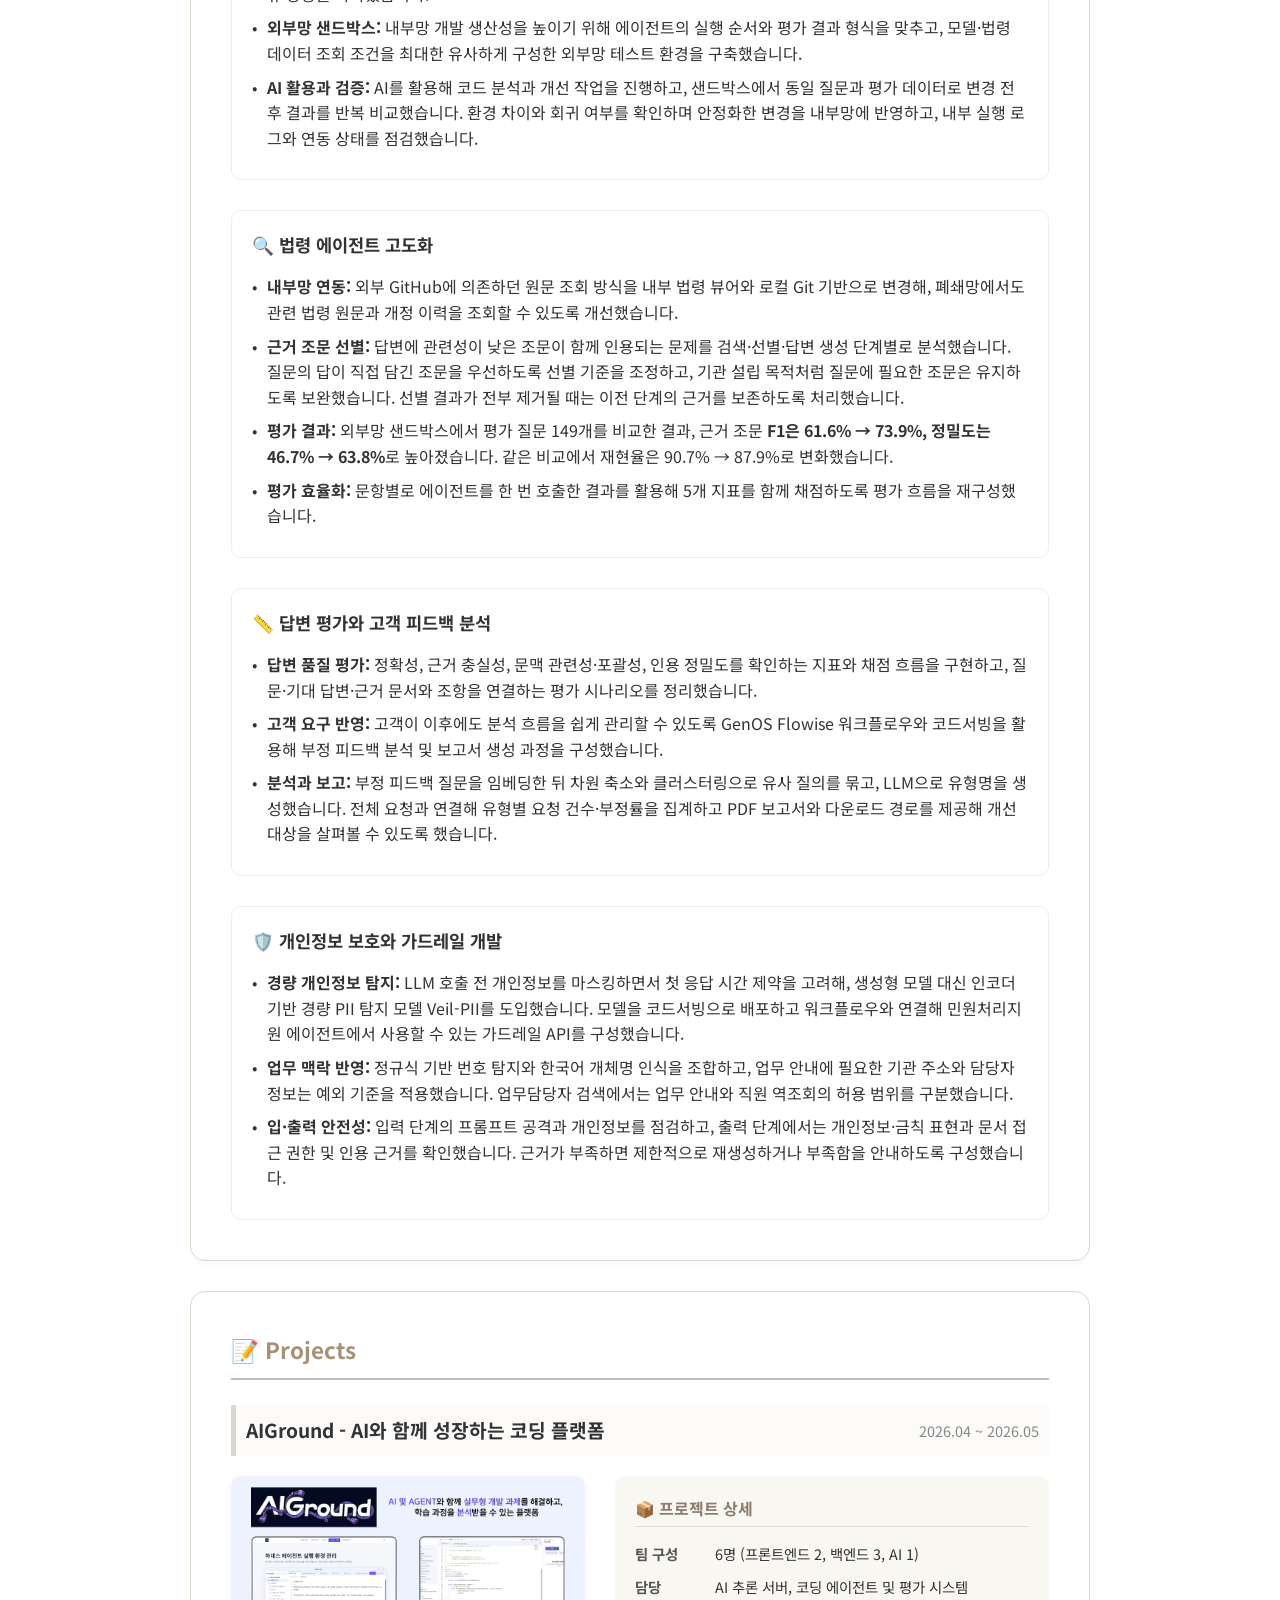
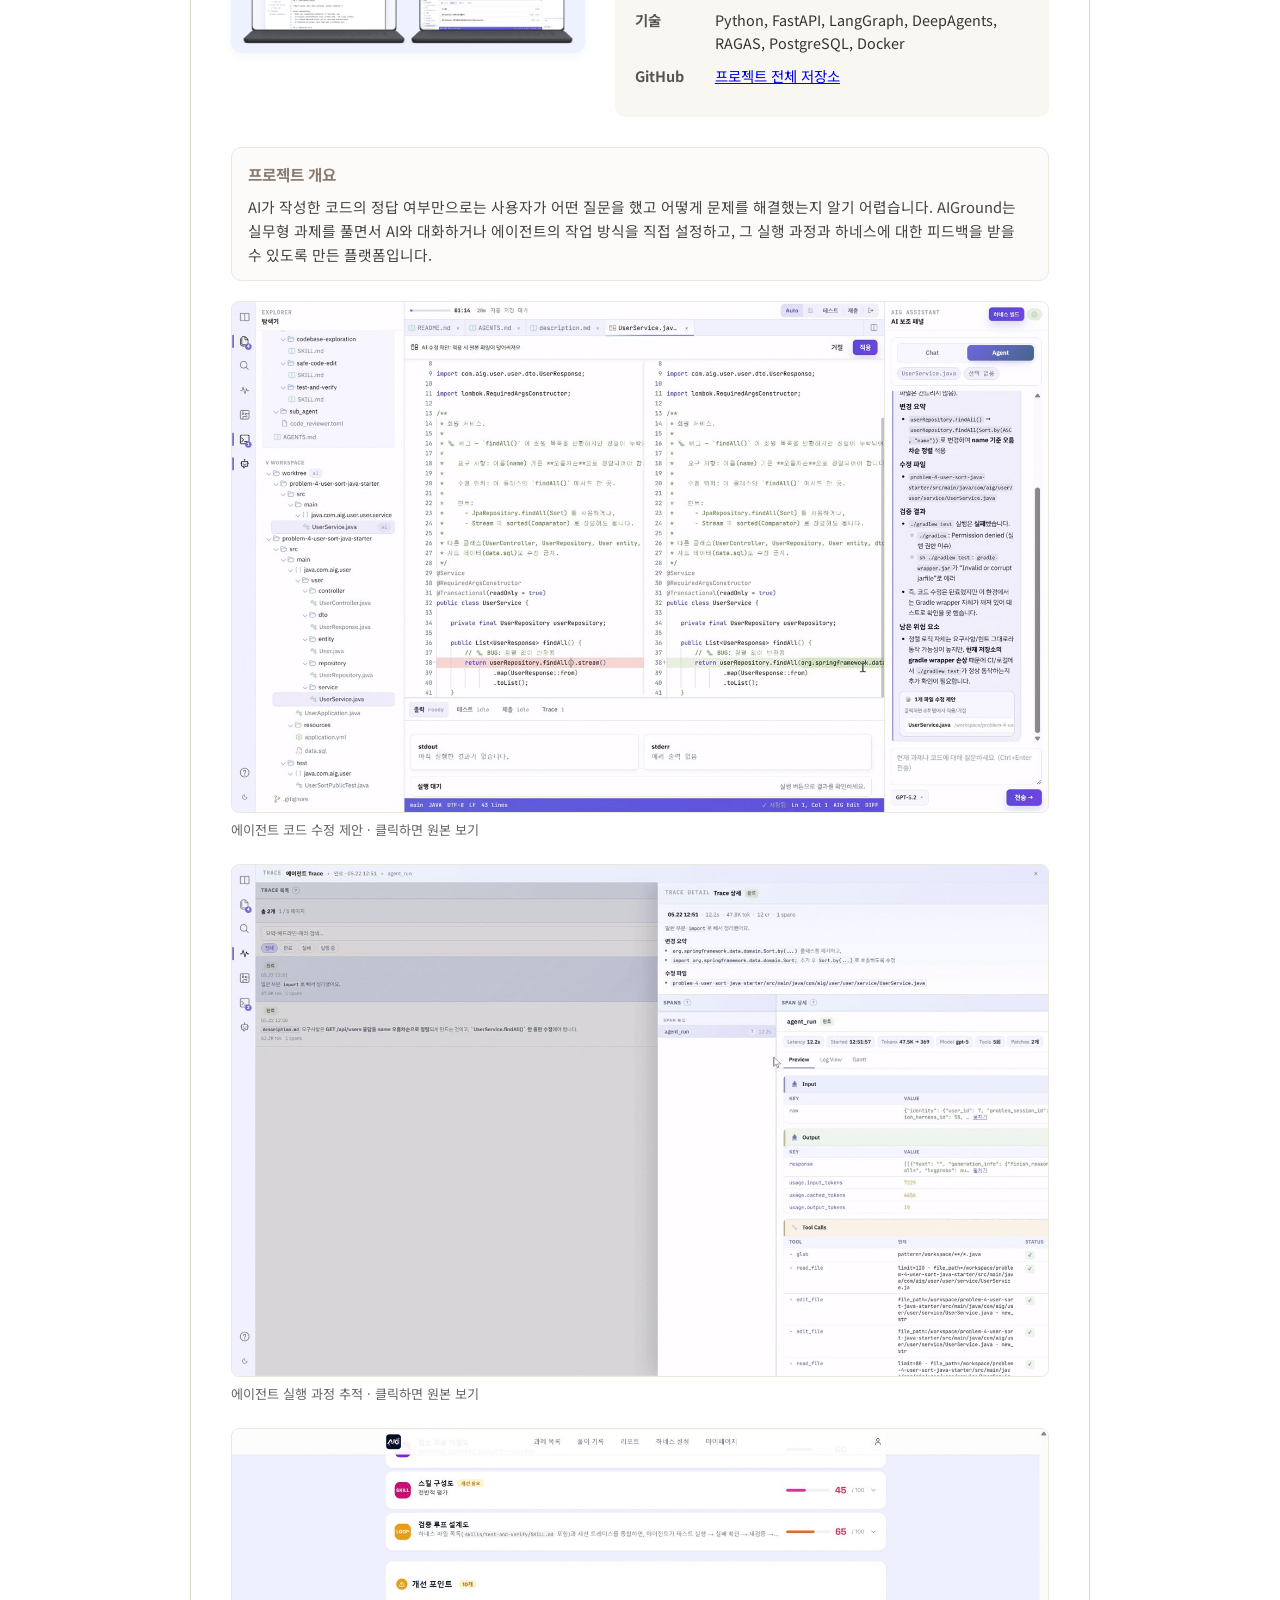
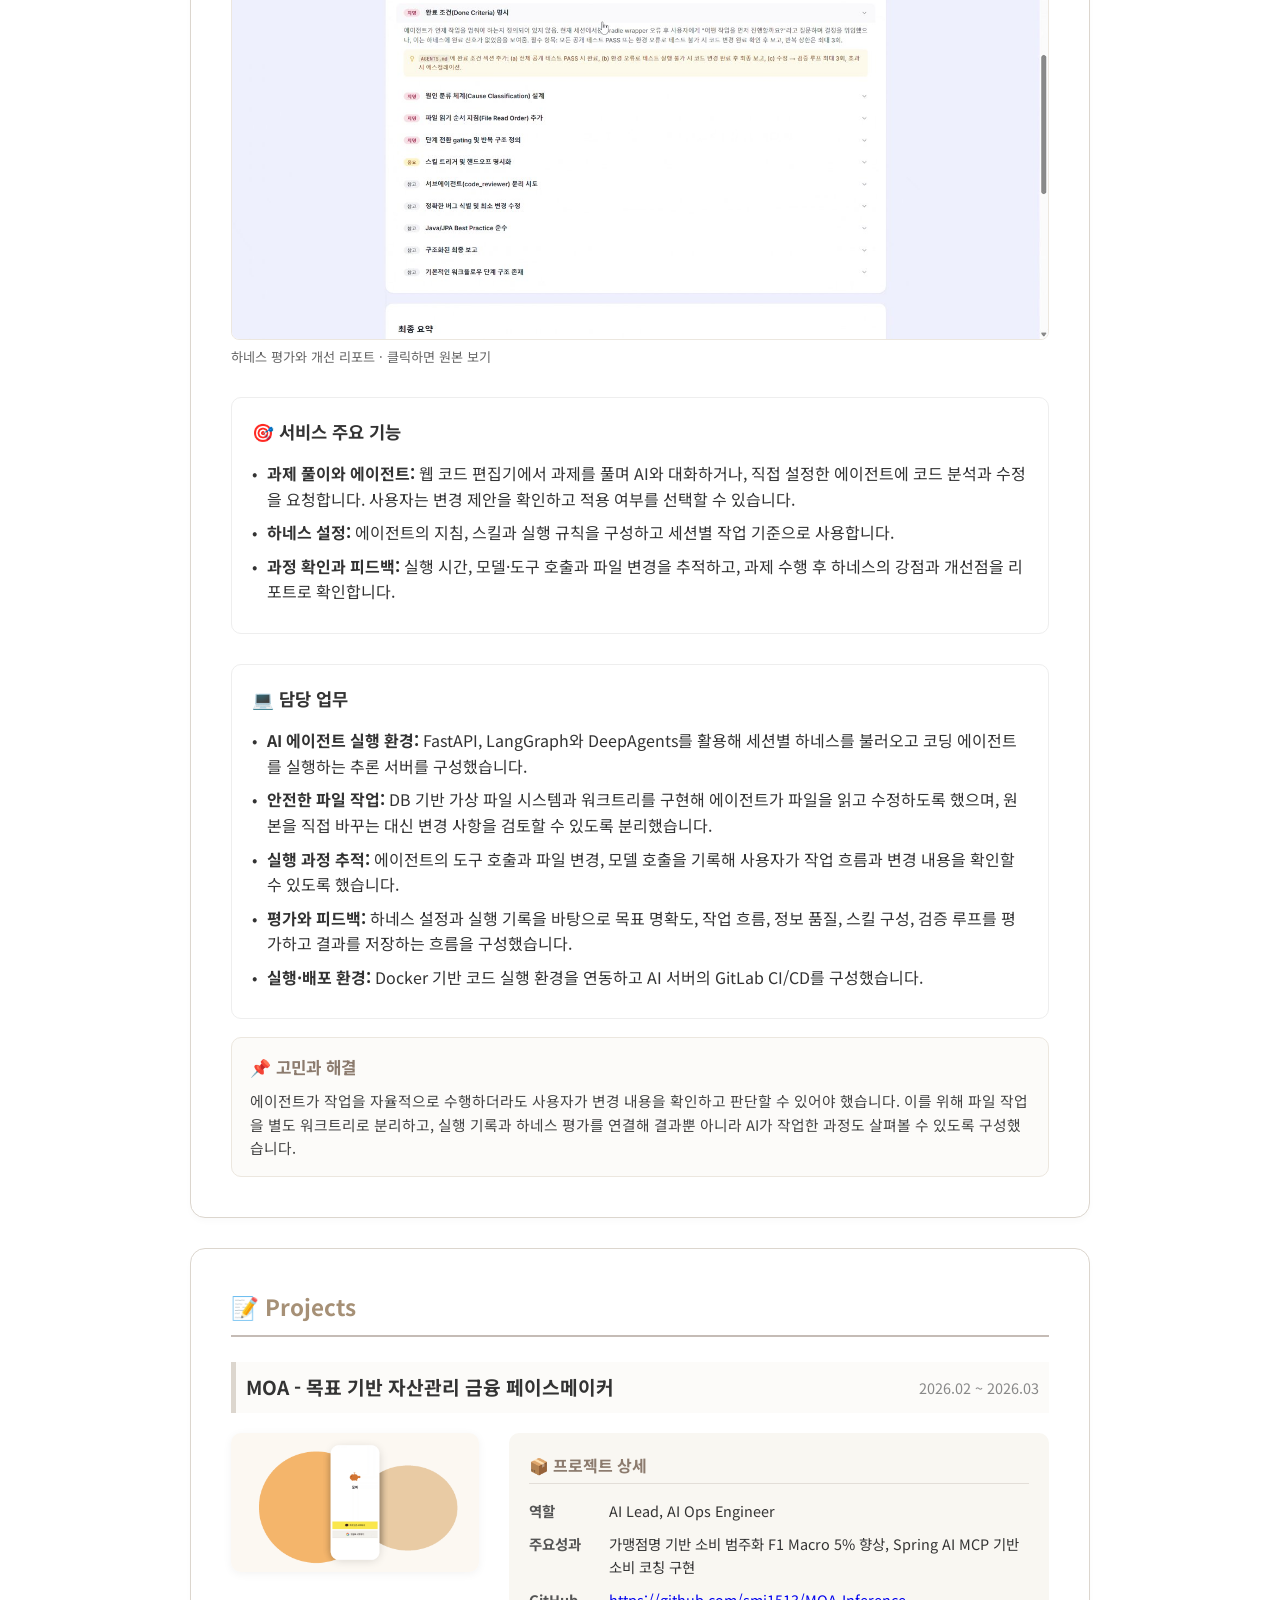
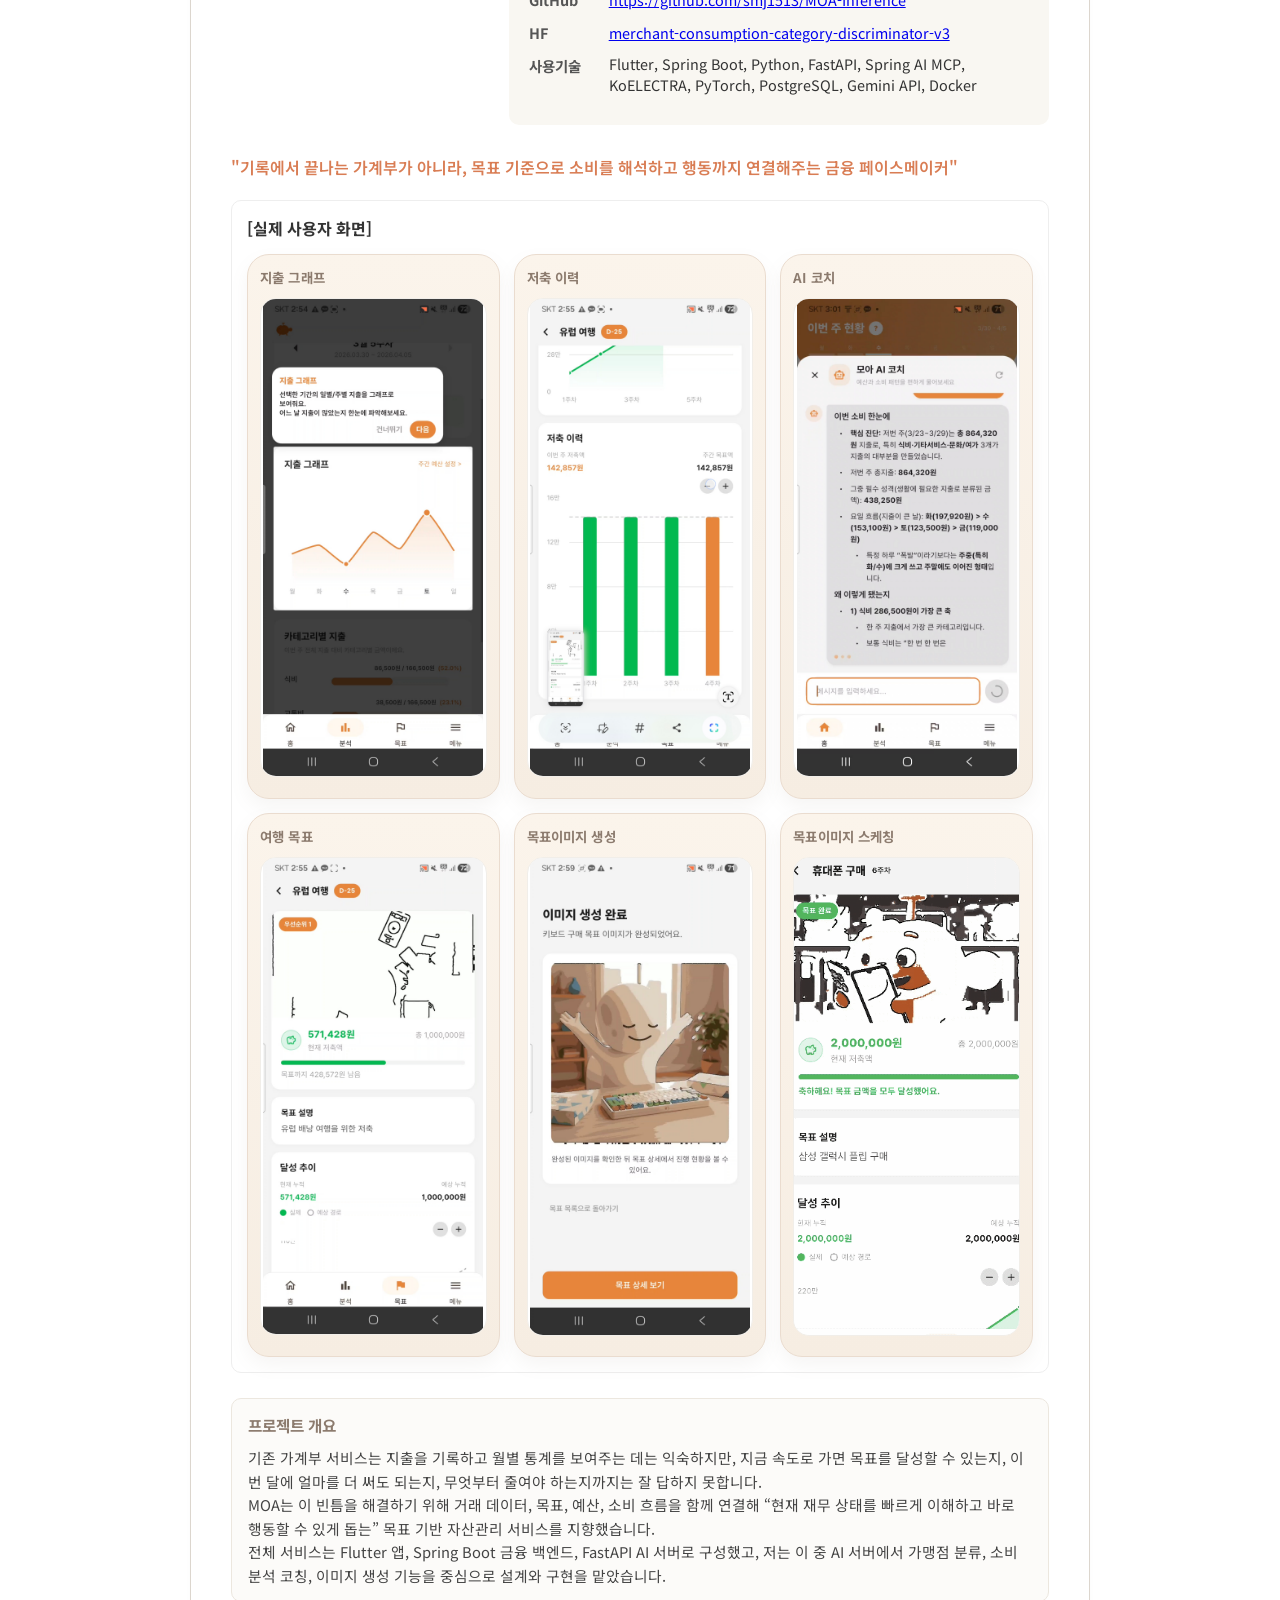
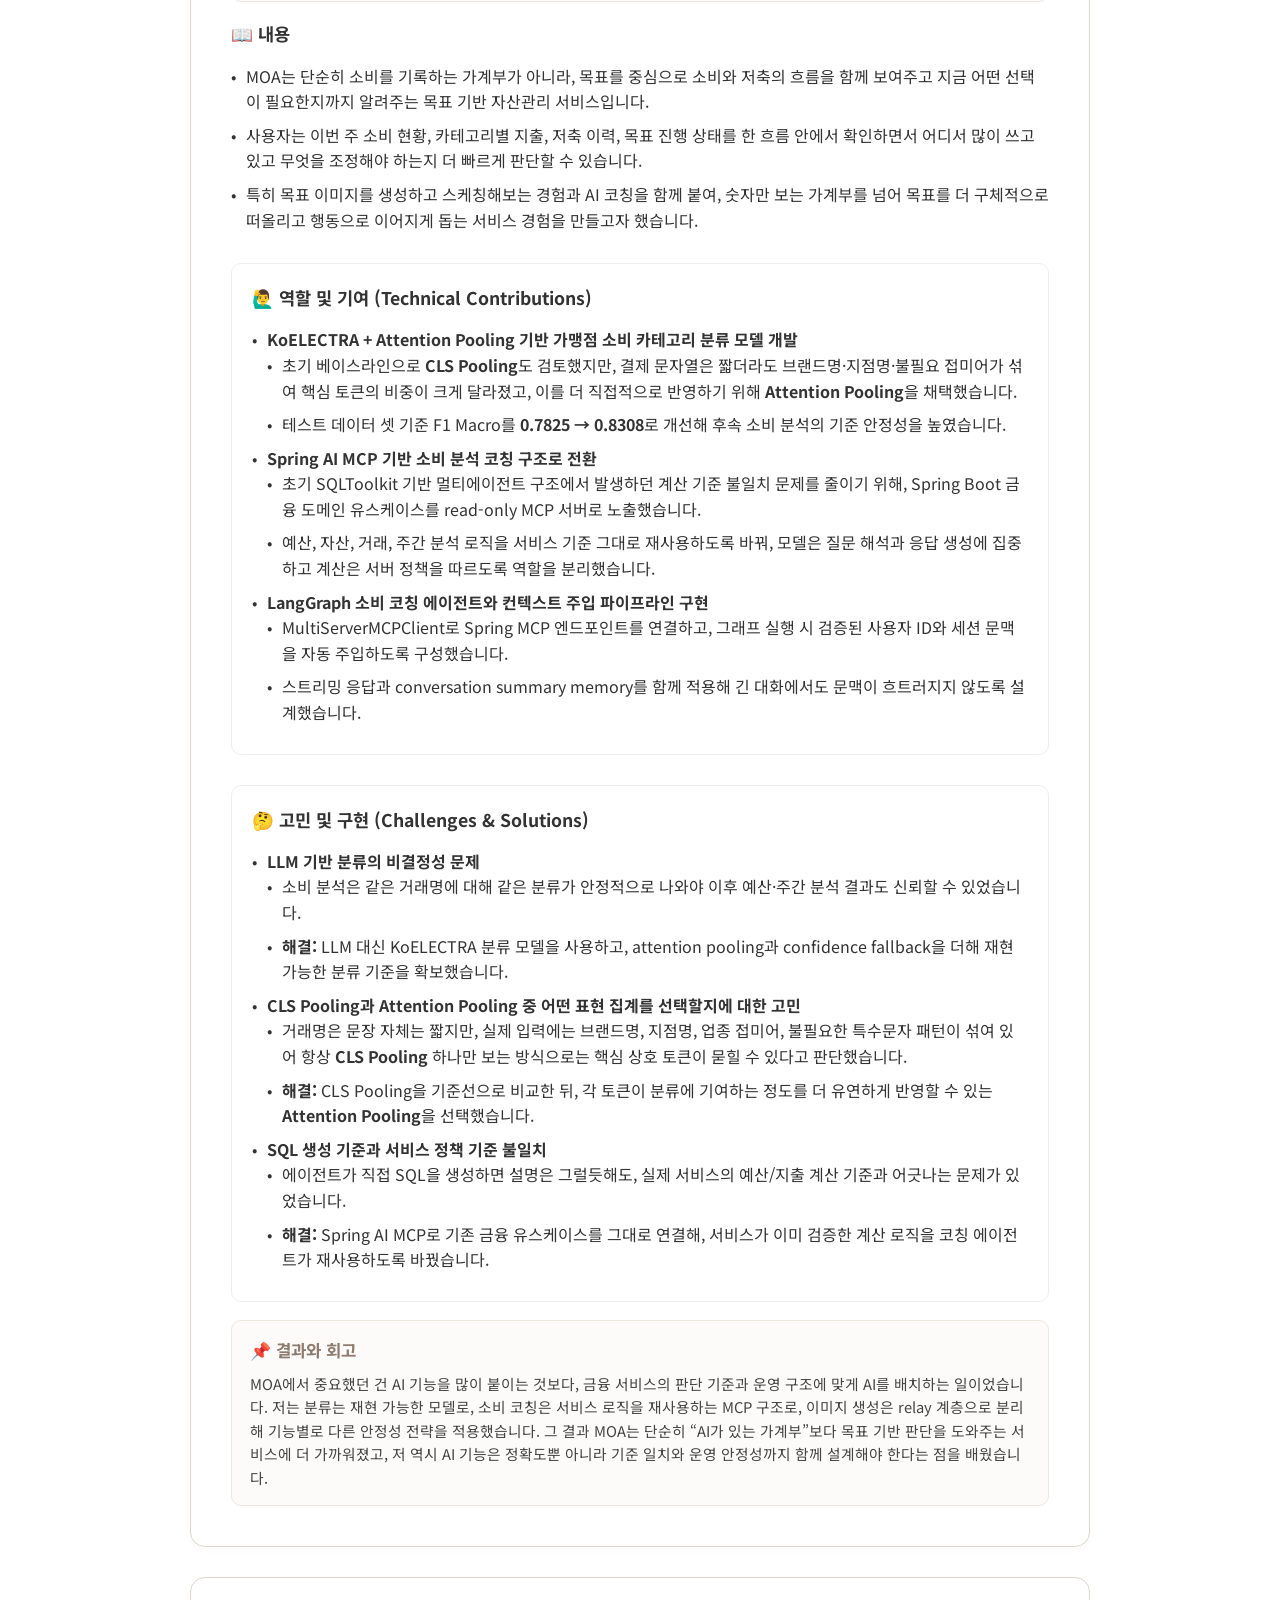
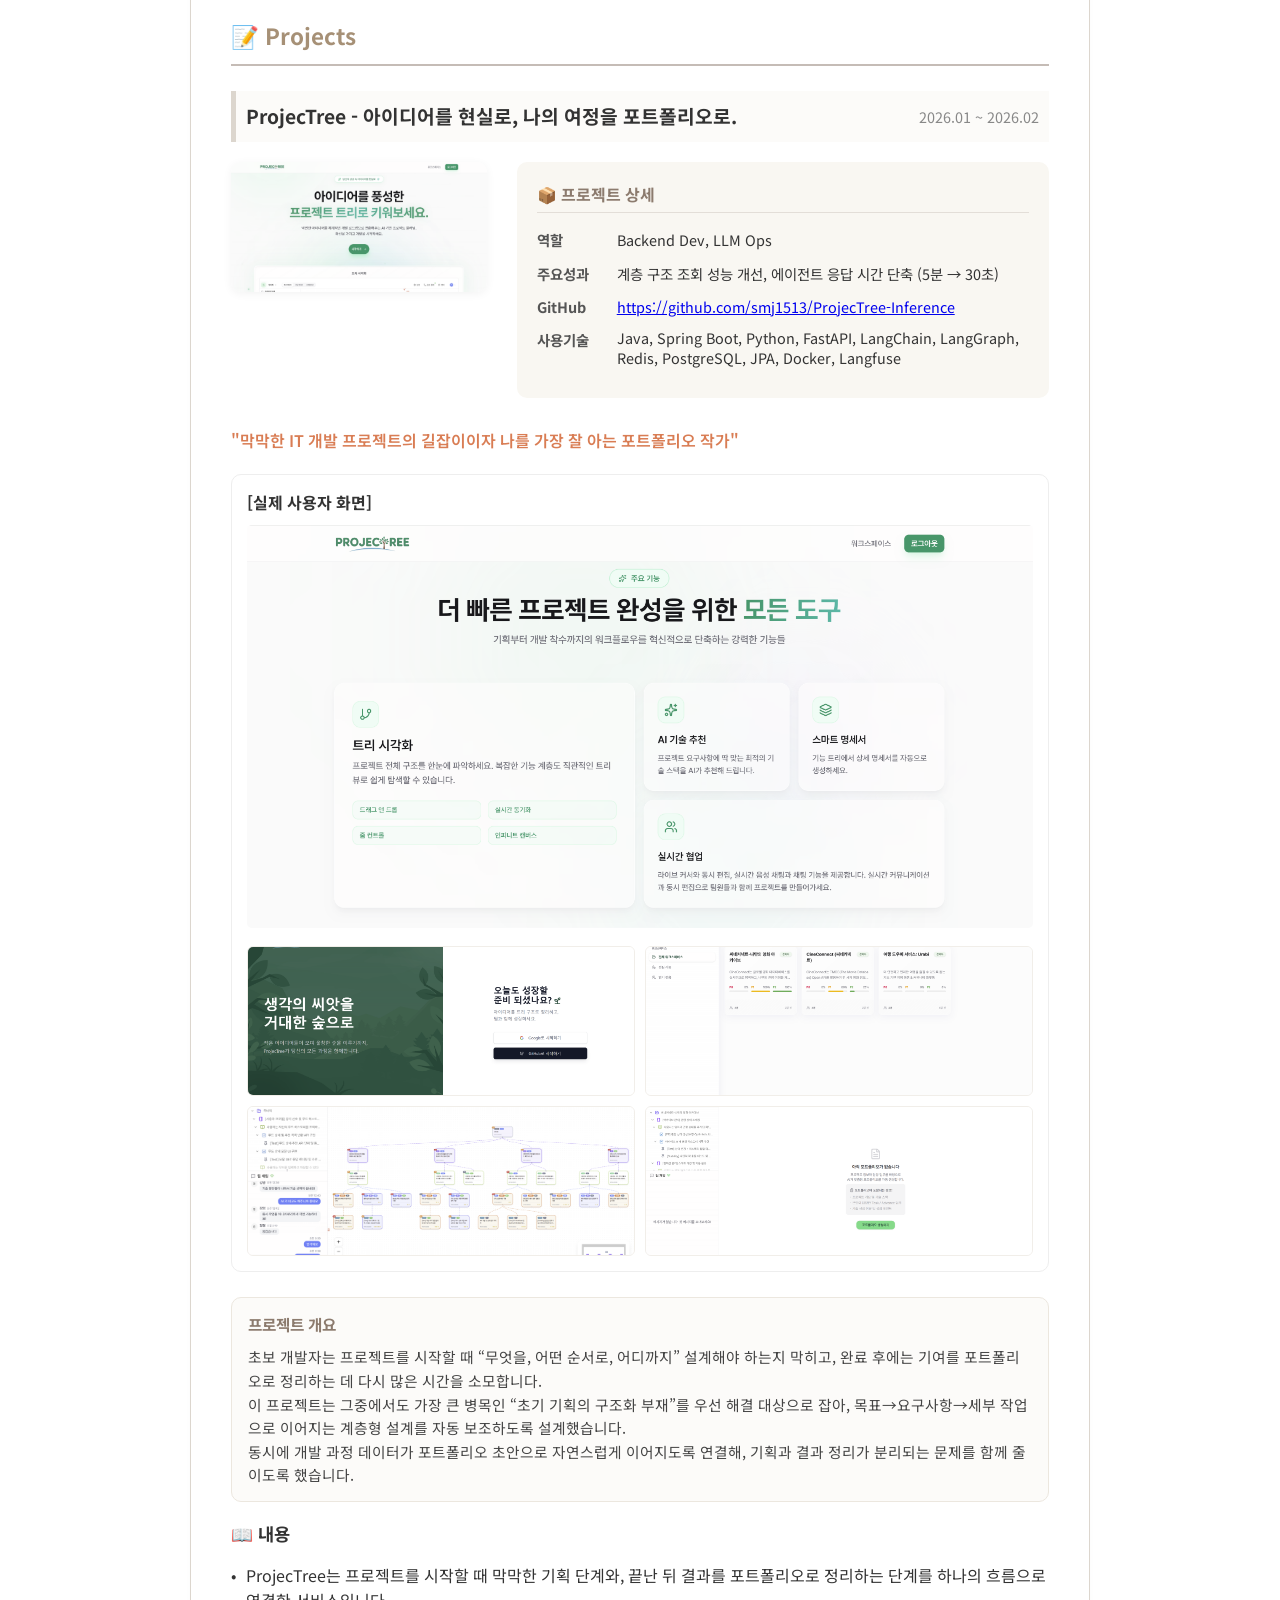
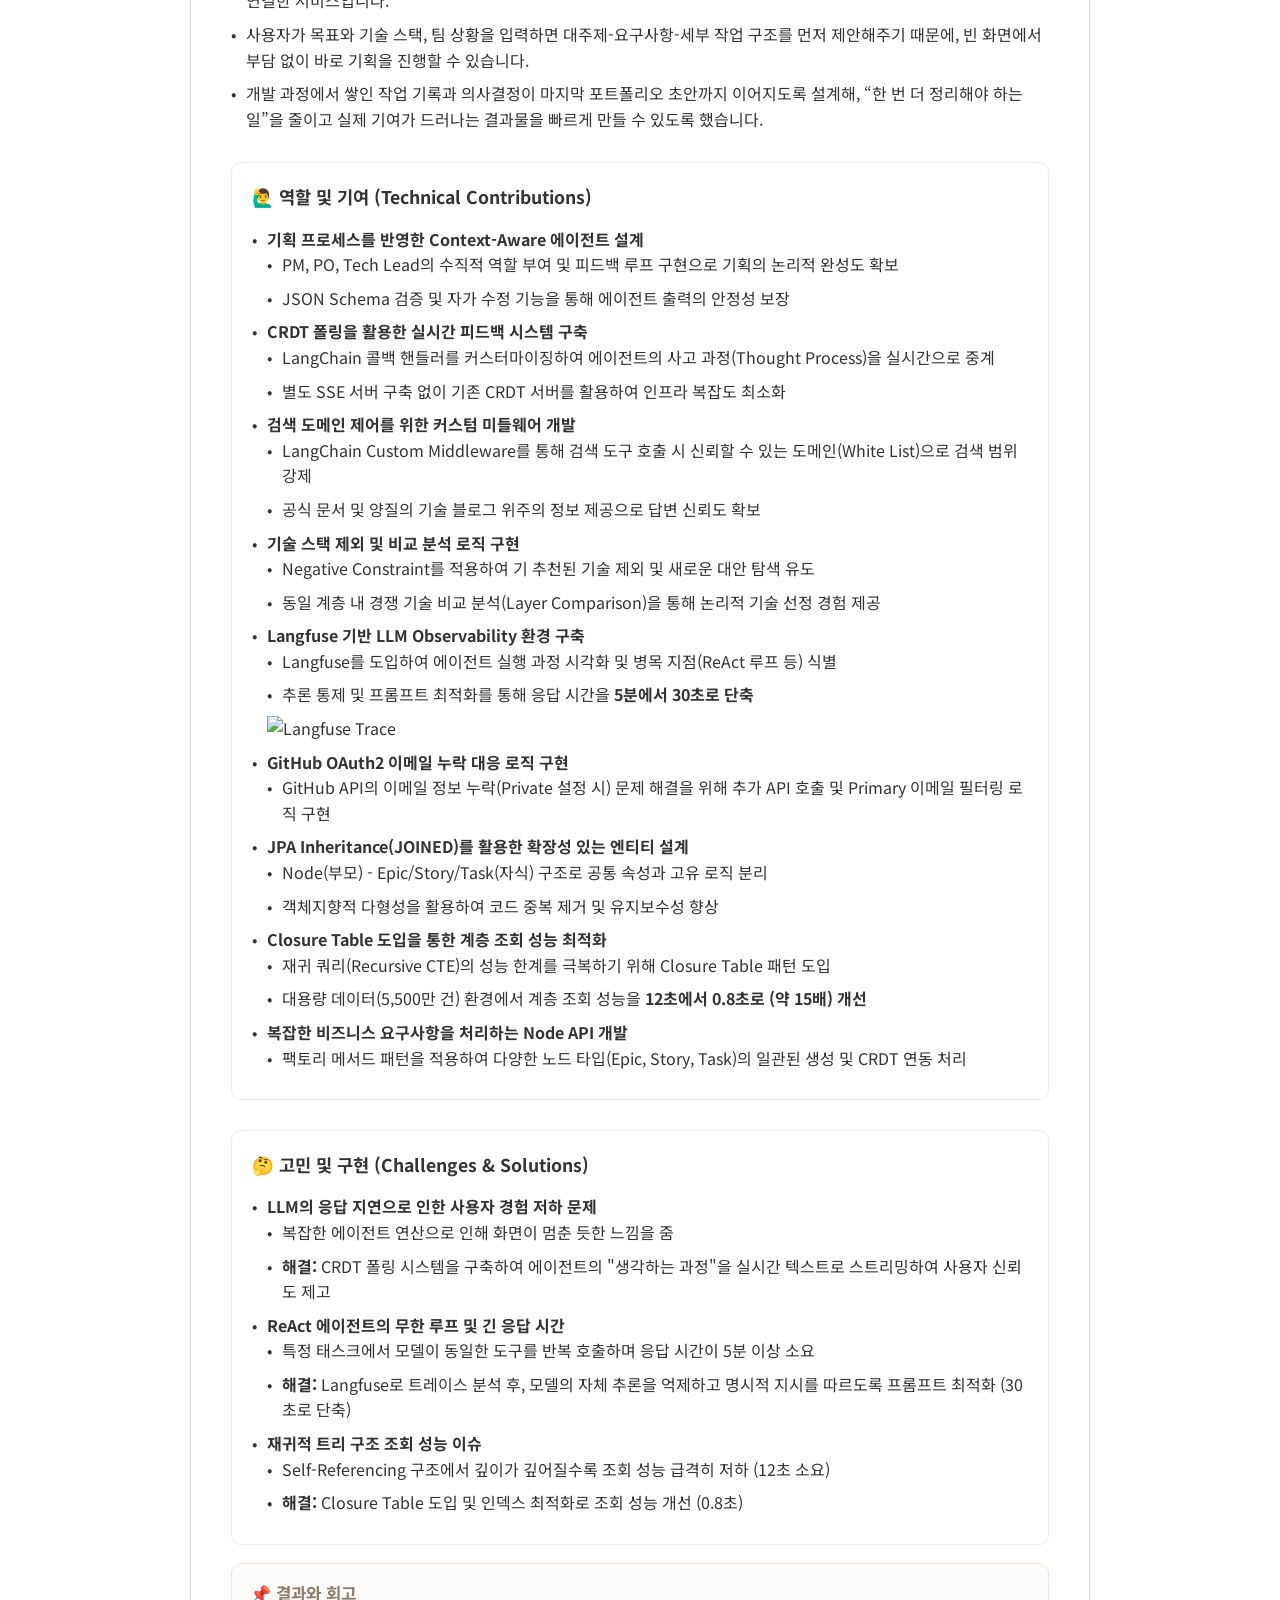
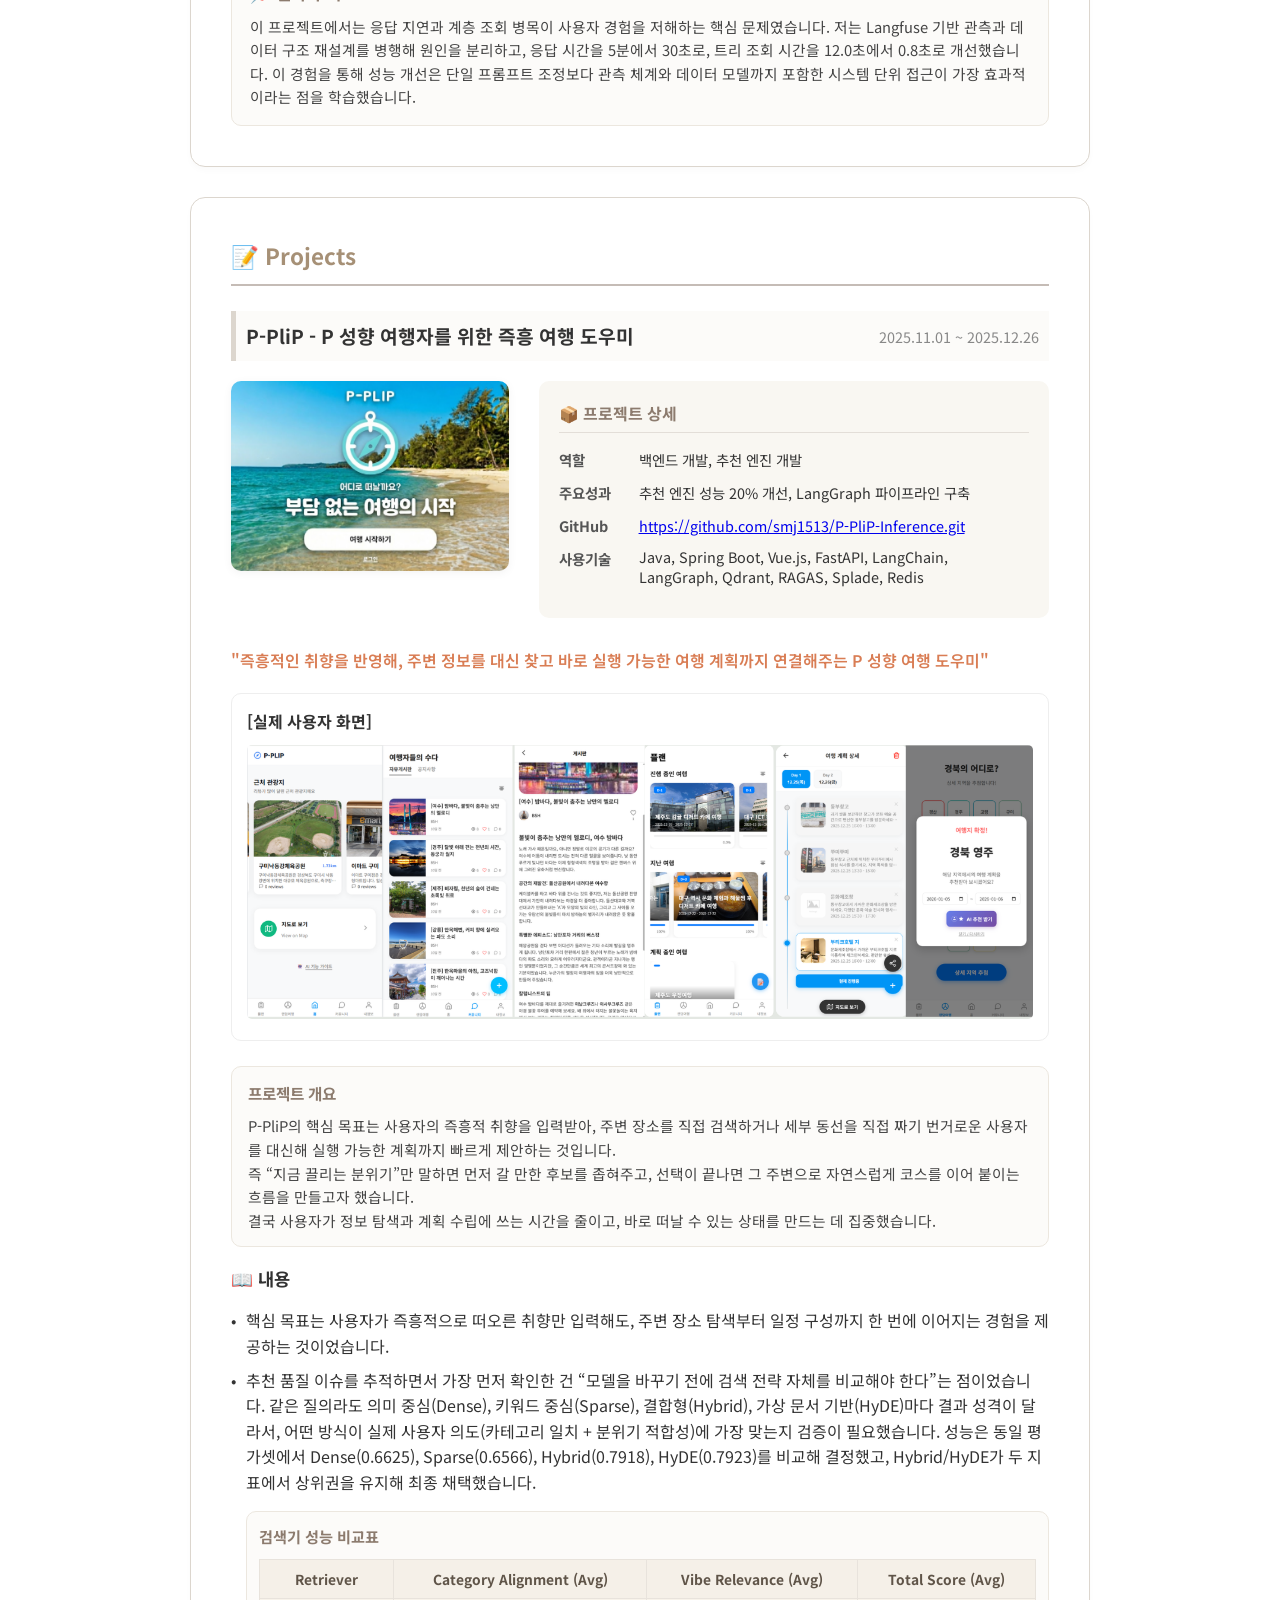
==== commit 1c2d8e69: "Update AX project experience and AI workflow" ====
--- a/index.html
+++ b/index.html
@@ -165,7 +165,7 @@
                 <div class="project-details">
                     <div class="detail-row"><span class="label">소속</span><span class="value">(주)제논 · AI Core 1파트</span></div>
                     <div class="detail-row"><span class="label">고객사</span><span class="value">신용회복위원회</span></div>
-                    <div class="detail-row"><span class="label">참여 역할</span><span class="value">AI 엔지니어 · 고객사 상주 프로젝트 수행</span></div>
+                    <div class="detail-row"><span class="label">참여 역할</span><span class="value">AI 엔지니어</span></div>
                 </div>
             </div>
             <div class="project-roles">
@@ -179,47 +179,40 @@
                 <h4>🏗️ 플랫폼 구성과 담당 범위</h4>
                 <ul>
                     <li><strong>플랫폼 구성:</strong> 업무별 AI 에이전트와 문서 검색, 모델 서빙, 데이터·모델 관리, 답변 평가를 통합한 플랫폼을 구축합니다.</li>
-                    <li><strong>담당 범위:</strong> Flowise 워크플로우, 모델 서빙, 벡터 검색과 MCP 도구의 연결 흐름을 살피고, 대화 문맥 관리와 평가·가드레일 기능을 구현했습니다. 법령 에이전트의 검색·조문 선별 과정을 분석하고 답변에 필요한 근거를 선택하는 기능을 개발했습니다.</li>
-                </ul>
-            </div>
-            <div class="project-roles">
-                <h4>🧪 쿠버네티스·폐쇄망 개발과 외부망 샌드박스</h4>
-                <ul>
-                    <li><strong>쿠버네티스 환경의 에이전트 개발:</strong> Kubernetes 환경에서 AI 에이전트를 개발하고, 폐쇄망 반입 후 파드 상태와 실행 로그를 확인하며 연동 오류를 추적했습니다.</li>
-                    <li><strong>폐쇄망 제약 대응:</strong> 패키지와 네트워크 제약, 내부 모델과 데이터 조회 경로를 고려해 에이전트와 도구를 연동했습니다. 외부망과 내부망의 실행 결과를 비교하며 환경 차이로 발생하는 문제를 보완했습니다.</li>
-                    <li><strong>외부망 샌드박스 설계·구축:</strong> 폐쇄망 개발의 반복 수정·검증 부담을 줄이기 위해, 내부망과 유사한 모델·데이터 조회 조건에서 개선안을 시험하는 샌드박스 하네스를 외부망에 설계·구축했습니다. 반입본과 실행 순서, 결과 형식을 맞춰 변경 전후를 비교하고 검증한 변경을 내부망에 반영했습니다.</li>
-                </ul>
-            </div>
-            <div class="project-roles">
-                <h4>💬 대화 문맥과 응답 방식 관리</h4>
-                <ul>
-                    <li>후속 질문에서도 앞선 내용을 활용할 수 있도록 세션별 질문·답변을 저장하고 이전 문맥을 불러오는 MCP 도구를 개발했습니다.</li>
-                    <li>상담 주제에 따라 적절한 업무 영역으로 연결하고 영역별 이력을 분리했습니다. 긴 대화는 요약하며, 요약이나 영역 판단에 실패할 때 적용할 대체 경로도 마련했습니다.</li>
-                    <li>사용자 그룹의 권한과 설정에 맞는 응답 스타일을 조회하고, 설정 충돌이나 조회 실패를 확인할 수 있도록 처리했습니다.</li>
-                </ul>
-            </div>
-            <div class="project-roles">
-                <h4>🔍 법령 에이전트 개발</h4>
-                <ul>
-                    <li>질문에 직접 필요하지 않은 법령 조문이 답변에 함께 인용되는 문제를 확인하고, 검색부터 조문 선별, 답변 생성까지 단계별 결과를 비교해 원인을 분석했습니다.</li>
-                    <li>질문의 답이 직접 담긴 조문을 우선하도록 선별 기준을 조정하고, 기관의 설립 목적이나 제도 설명에 필요한 조문도 빠지지 않도록 보완했습니다. 모든 근거가 제거될 때는 앞 단계에서 선정한 근거를 보존하도록 처리했습니다.</li>
-                    <li><strong>평가용 질문 149개에서 근거 조문 F1 61.6% → 73.9%, 정밀도 46.7% → 63.8%</strong>로 개선했습니다. 같은 비교에서 재현율은 90.7% → 87.9%로 변화했습니다.</li>
-                </ul>
-            </div>
-            <div class="project-roles">
-                <h4>📏 답변 평가와 피드백 분석</h4>
-                <ul>
-                    <li>답변 정확성, 근거 충실성, 문맥 관련성·포괄성, 인용 정밀도를 확인하는 평가 지표와 실행 흐름을 구현했습니다.</li>
-                    <li>질문·기대 답변·근거 문서와 조항을 연결하는 평가용 기준 데이터 시나리오를 정리하고, 문서 버전과 조항 식별 기준을 설계했습니다.</li>
-                    <li>부정 피드백의 유사 질문을 묶어 유형별 빈도와 부정률을 집계하고 보고서로 만드는 흐름을 구현해 개선 대상을 살펴볼 수 있도록 했습니다.</li>
-                </ul>
-            </div>
-            <div class="project-roles">
-                <h4>🛡️ 개인정보 보호와 답변 안전성</h4>
-                <ul>
-                    <li>입력과 출력 단계에서 프롬프트 공격, 개인정보 노출, 금칙 표현과 답변 근거를 점검하는 가드레일을 개발했습니다.</li>
-                    <li>정규식과 한국어 개체명 인식을 조합해 개인정보를 탐지하고, 업무 안내에 필요한 기관 주소와 담당자 정보는 예외 기준을 적용했습니다.</li>
-                    <li>문서 접근 권한과 인용 근거를 확인하고, 근거가 부족하면 재생성하거나 부족함을 안내하도록 구성했습니다.</li>
+                    <li><strong>담당 범위:</strong> 법령 에이전트 고도화와 내부망 연동, AI 답변 평가, 사용자 피드백 분석, 개인정보 보호 및 가드레일 기능을 담당했습니다.</li>
+                </ul>
+            </div>
+            <div class="project-roles">
+                <h4>🧪 AI 활용과 외부망 샌드박스 검증</h4>
+                <ul>
+                    <li><strong>개발 환경:</strong> 내부망에서는 AI를 활용한 디버깅과 반복 검증이 어려워, Kubernetes의 파드 상태와 로그를 분석해 오류 상황을 파악했습니다.</li>
+                    <li><strong>외부망 샌드박스:</strong> 내부망 개발 생산성을 높이기 위해 에이전트의 실행 순서와 평가 결과 형식을 맞추고, 모델·법령 데이터 조회 조건을 최대한 유사하게 구성한 외부망 테스트 환경을 구축했습니다.</li>
+                    <li><strong>AI 활용과 검증:</strong> AI를 활용해 코드 분석과 개선 작업을 진행하고, 샌드박스에서 동일 질문과 평가 데이터로 변경 전후 결과를 반복 비교했습니다. 환경 차이와 회귀 여부를 확인하며 안정화한 변경을 내부망에 반영하고, 내부 실행 로그와 연동 상태를 점검했습니다.</li>
+                </ul>
+            </div>
+            <div class="project-roles">
+                <h4>🔍 법령 에이전트 고도화</h4>
+                <ul>
+                    <li><strong>내부망 연동:</strong> 외부 GitHub에 의존하던 원문 조회 방식을 내부 법령 뷰어와 로컬 Git 기반으로 변경해, 폐쇄망에서도 관련 법령 원문과 개정 이력을 조회할 수 있도록 개선했습니다.</li>
+                    <li><strong>근거 조문 선별:</strong> 답변에 관련성이 낮은 조문이 함께 인용되는 문제를 검색·선별·답변 생성 단계별로 분석했습니다. 질문의 답이 직접 담긴 조문을 우선하도록 선별 기준을 조정하고, 기관 설립 목적처럼 질문에 필요한 조문은 유지하도록 보완했습니다. 선별 결과가 전부 제거될 때는 이전 단계의 근거를 보존하도록 처리했습니다.</li>
+                    <li><strong>평가 결과:</strong> 외부망 샌드박스에서 평가 질문 149개를 비교한 결과, 근거 조문 <strong>F1은 61.6% → 73.9%, 정밀도는 46.7% → 63.8%</strong>로 높아졌습니다. 같은 비교에서 재현율은 90.7% → 87.9%로 변화했습니다.</li>
+                    <li><strong>평가 효율화:</strong> 문항별로 에이전트를 한 번 호출한 결과를 활용해 5개 지표를 함께 채점하도록 평가 흐름을 재구성했습니다.</li>
+                </ul>
+            </div>
+            <div class="project-roles">
+                <h4>📏 답변 평가와 고객 피드백 분석</h4>
+                <ul>
+                    <li><strong>답변 품질 평가:</strong> 정확성, 근거 충실성, 문맥 관련성·포괄성, 인용 정밀도를 확인하는 지표와 채점 흐름을 구현하고, 질문·기대 답변·근거 문서와 조항을 연결하는 평가 시나리오를 정리했습니다.</li>
+                    <li><strong>고객 요구 반영:</strong> 고객이 이후에도 분석 흐름을 쉽게 관리할 수 있도록 GenOS Flowise 워크플로우와 코드서빙을 활용해 부정 피드백 분석 및 보고서 생성 과정을 구성했습니다.</li>
+                    <li><strong>분석과 보고:</strong> 부정 피드백 질문을 임베딩한 뒤 차원 축소와 클러스터링으로 유사 질의를 묶고, LLM으로 유형명을 생성했습니다. 전체 요청과 연결해 유형별 요청 건수·부정률을 집계하고 PDF 보고서와 다운로드 경로를 제공해 개선 대상을 살펴볼 수 있도록 했습니다.</li>
+                </ul>
+            </div>
+            <div class="project-roles">
+                <h4>🛡️ 개인정보 보호와 가드레일 개발</h4>
+                <ul>
+                    <li><strong>경량 개인정보 탐지:</strong> LLM 호출 전 개인정보를 마스킹하면서 첫 응답 시간 제약을 고려해, 생성형 모델 대신 인코더 기반 경량 PII 탐지 모델 Veil-PII를 도입했습니다. 모델을 코드서빙으로 배포하고 워크플로우와 연결해 민원처리지원 에이전트에서 사용할 수 있는 가드레일 API를 구성했습니다.</li>
+                    <li><strong>업무 맥락 반영:</strong> 정규식 기반 번호 탐지와 한국어 개체명 인식을 조합하고, 업무 안내에 필요한 기관 주소와 담당자 정보는 예외 기준을 적용했습니다. 업무담당자 검색에서는 업무 안내와 직원 역조회의 허용 범위를 구분했습니다.</li>
+                    <li><strong>입·출력 안전성:</strong> 입력 단계의 프롬프트 공격과 개인정보를 점검하고, 출력 단계에서는 개인정보·금칙 표현과 문서 접근 권한 및 인용 근거를 확인했습니다. 근거가 부족하면 제한적으로 재생성하거나 부족함을 안내하도록 구성했습니다.</li>
                 </ul>
             </div>
         </section>
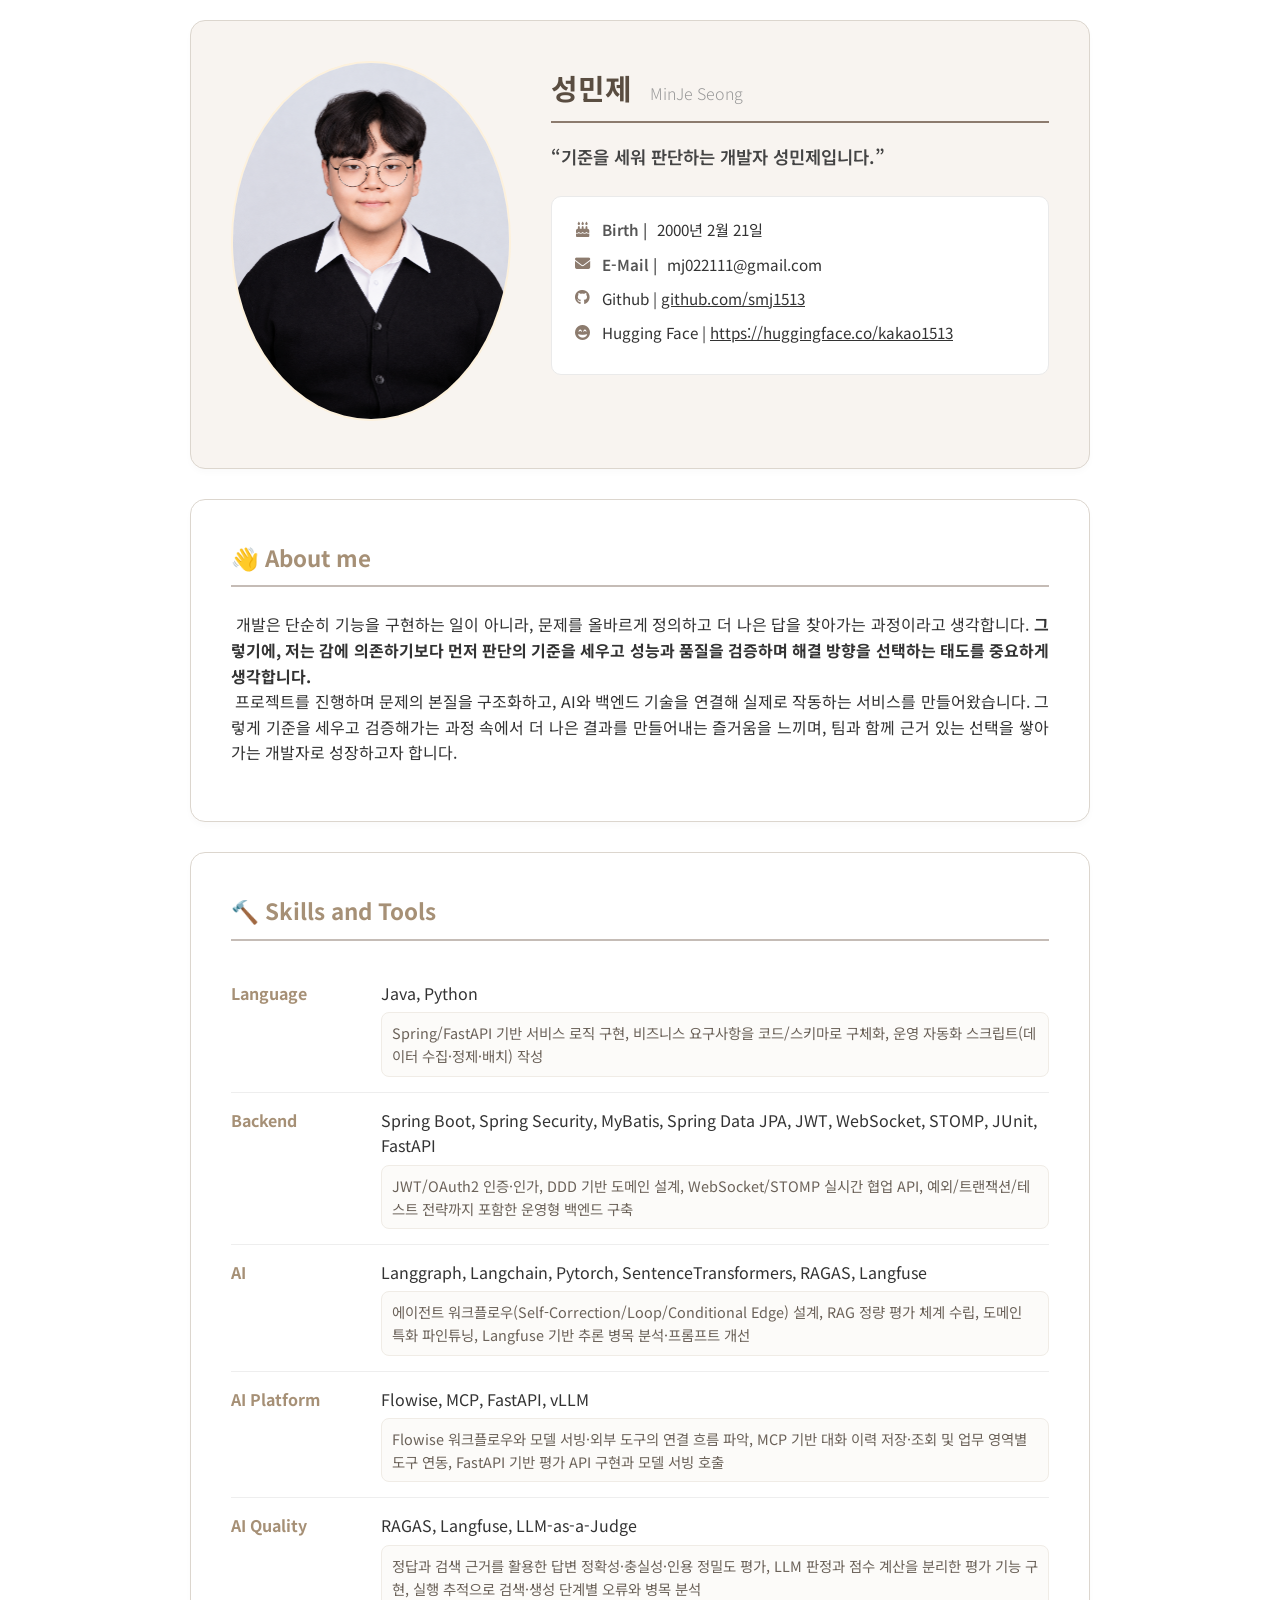
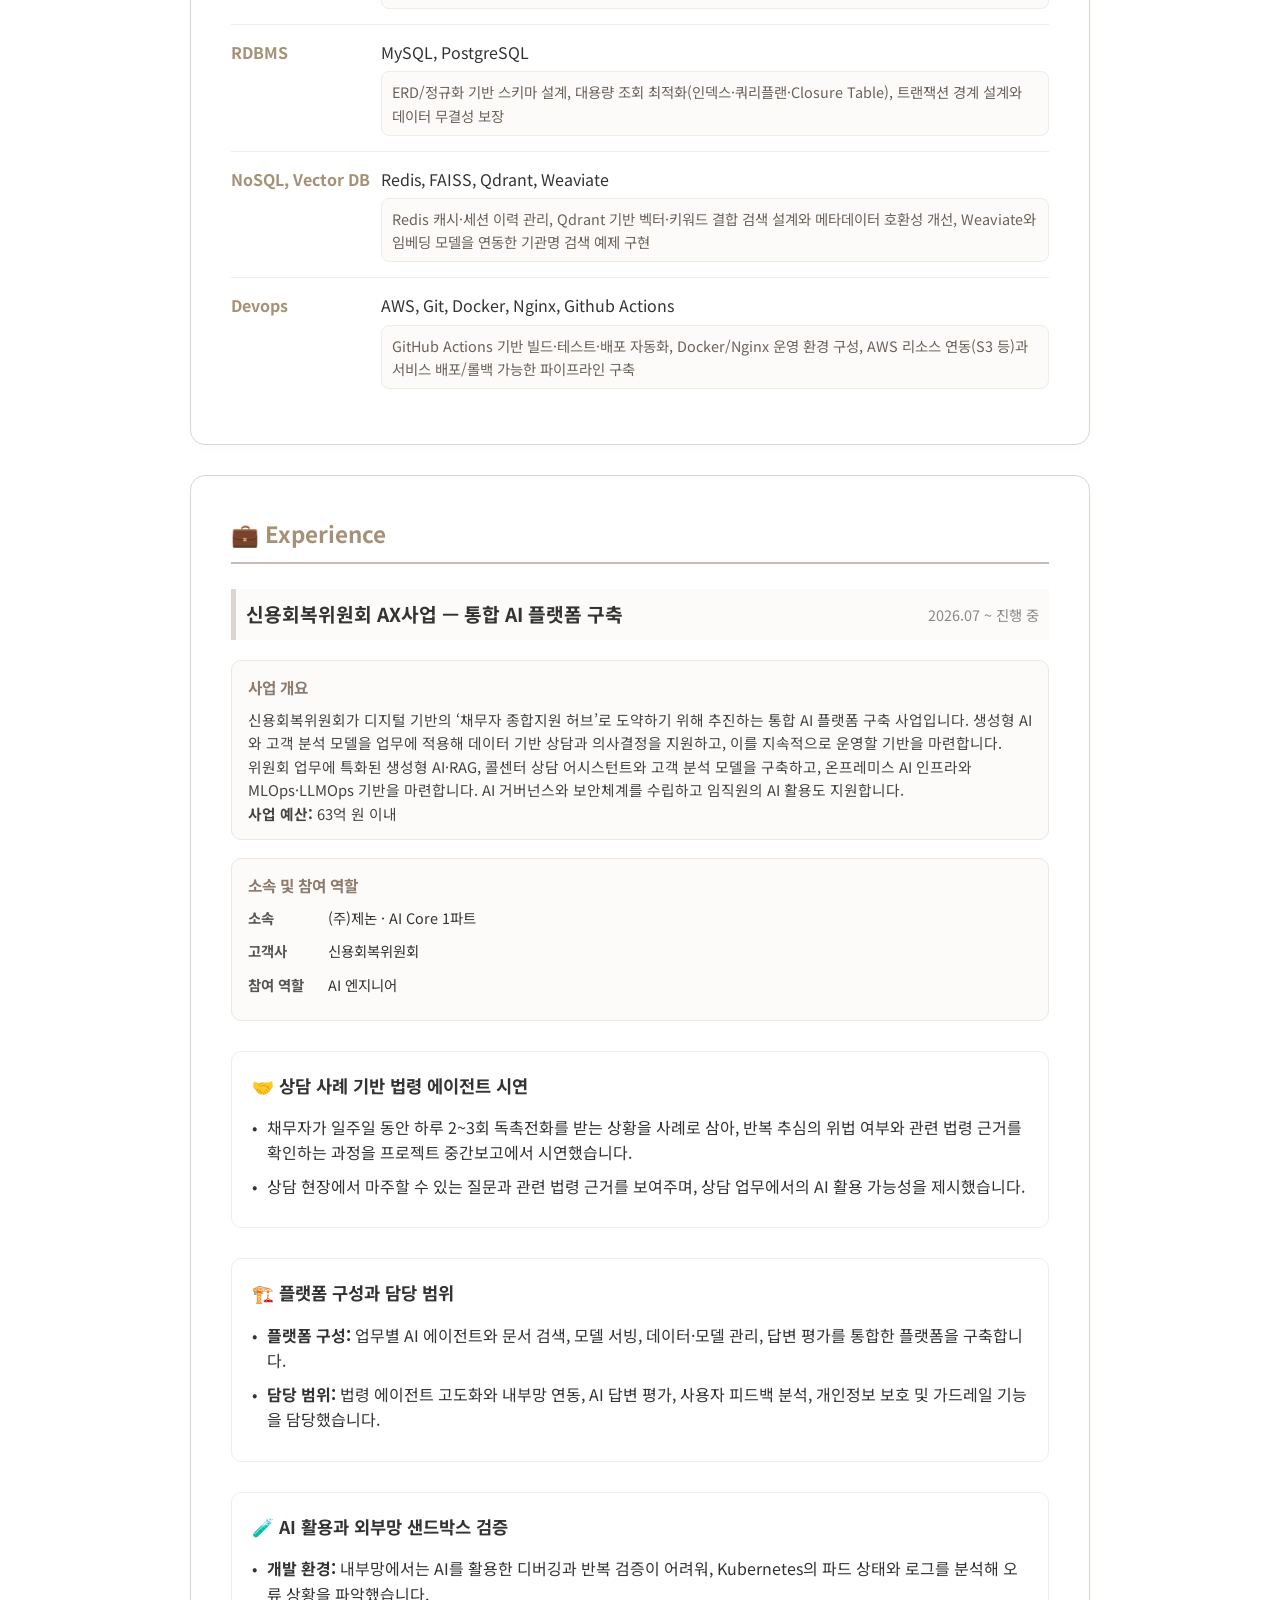
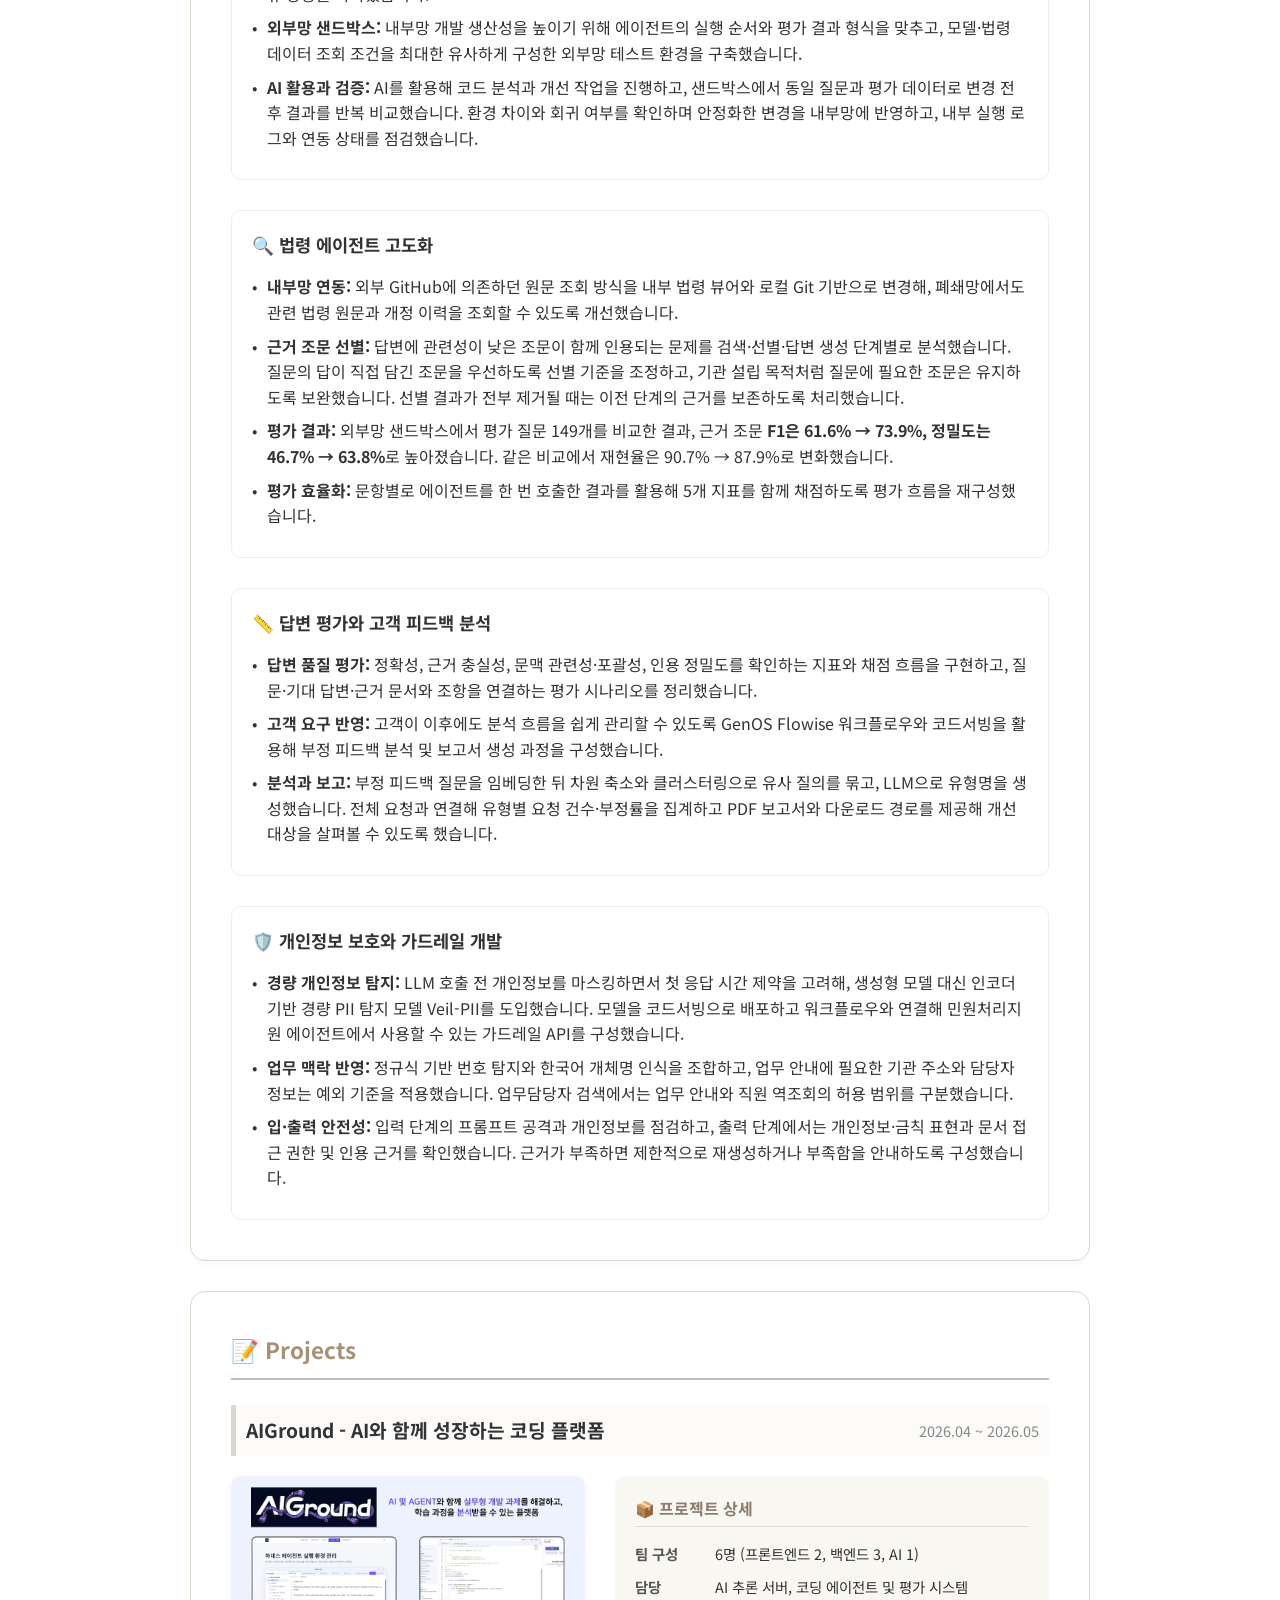
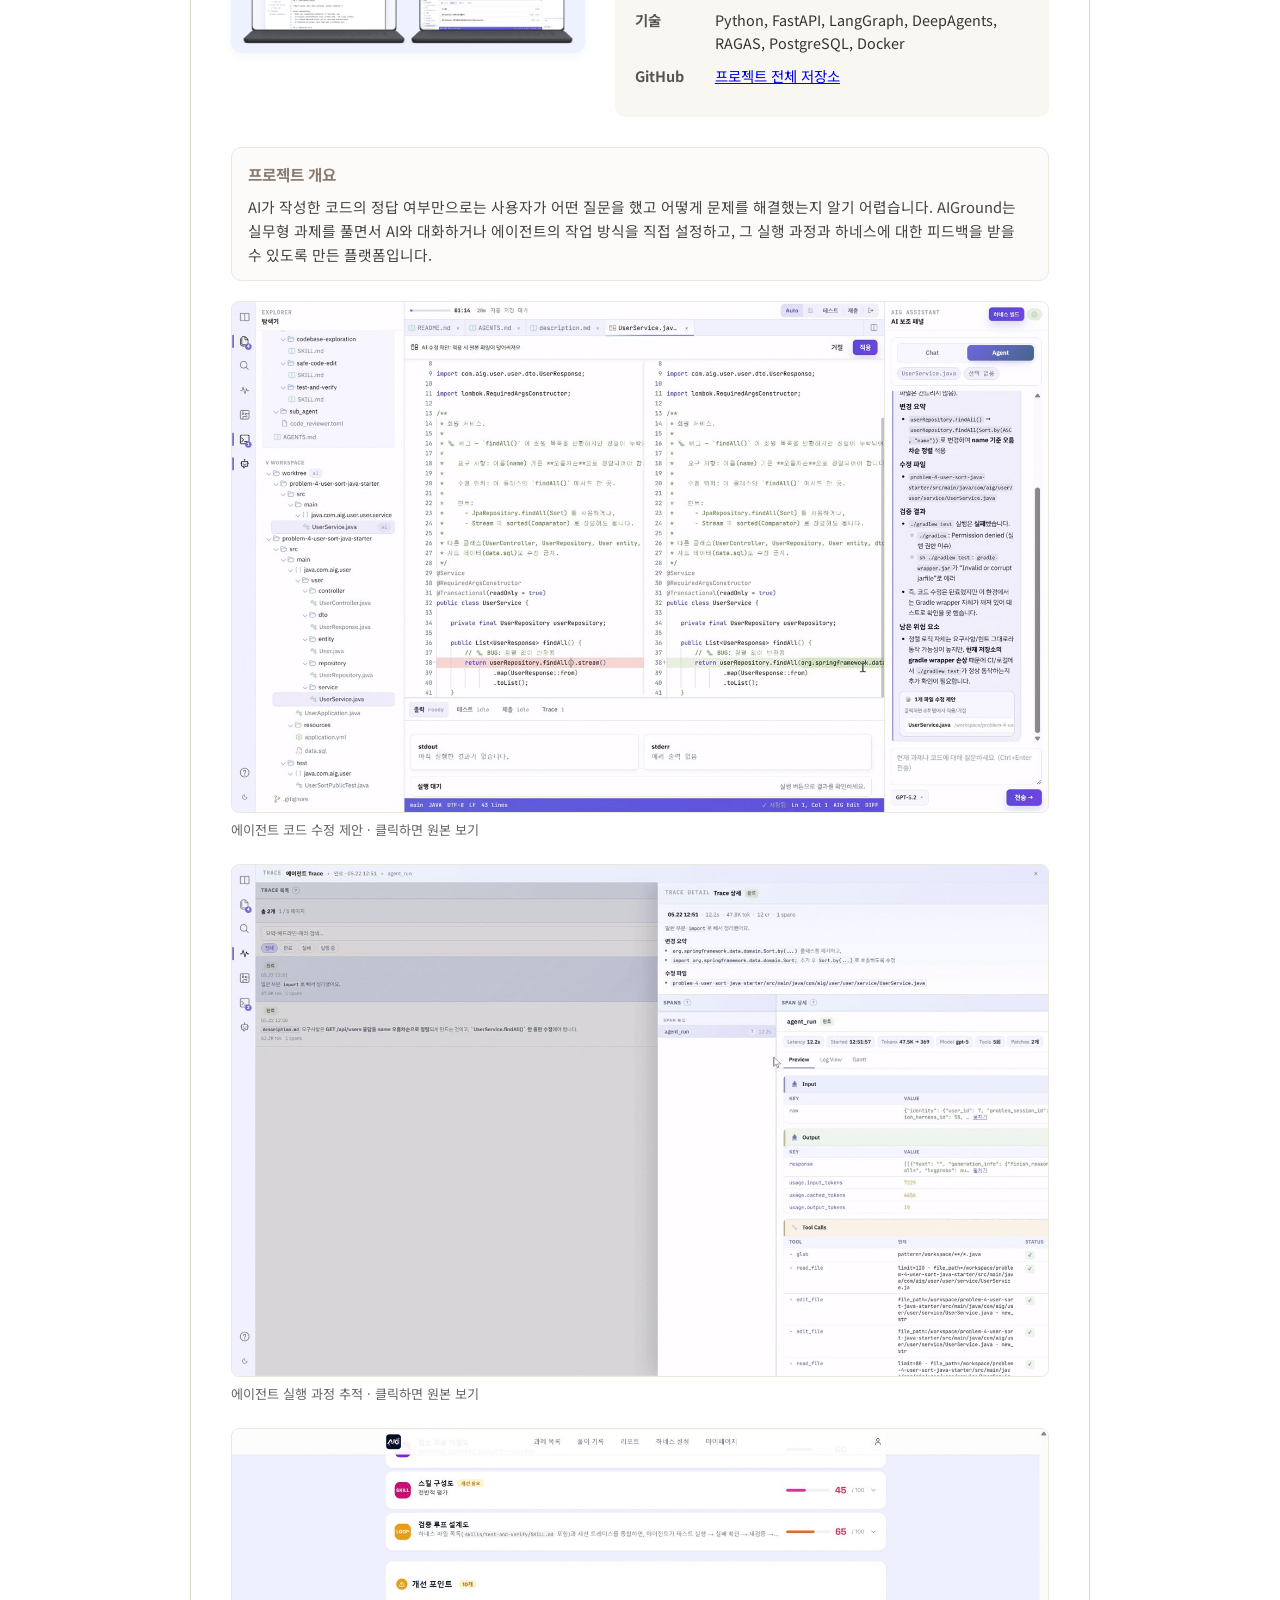
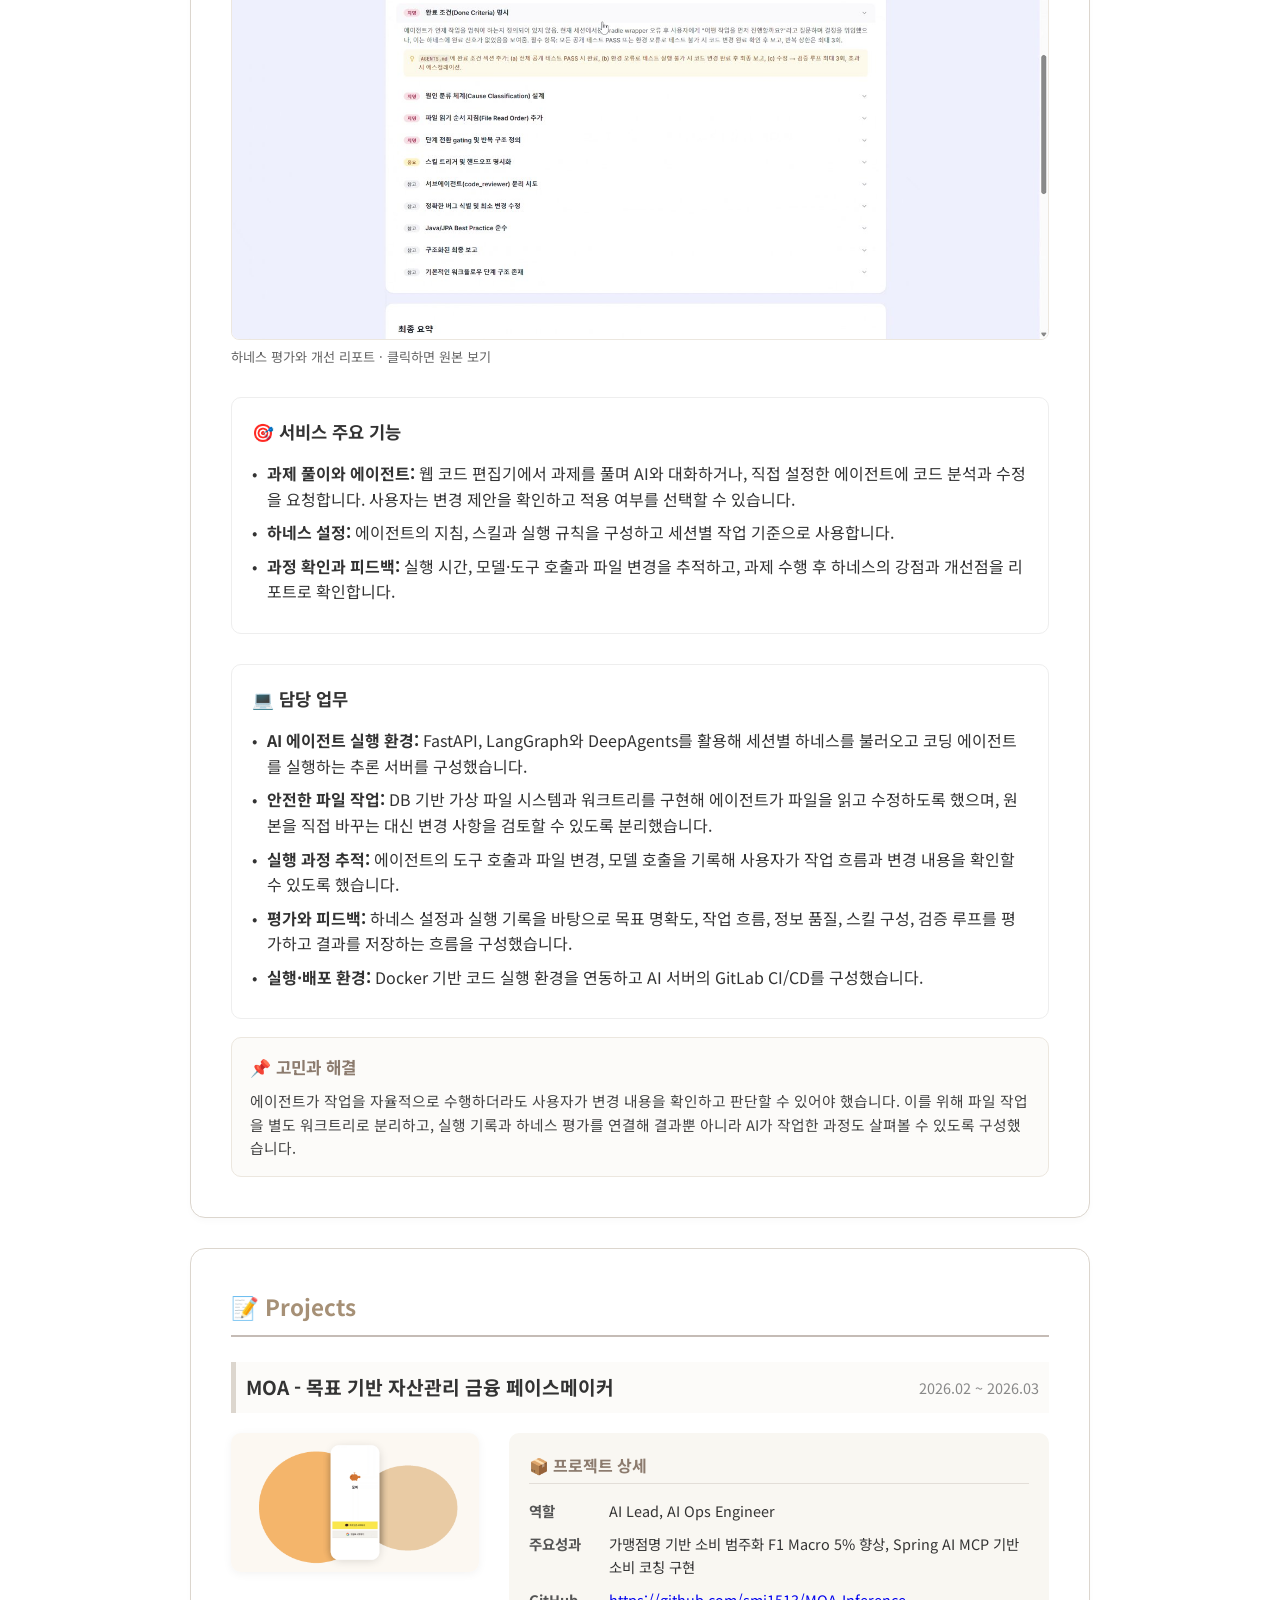
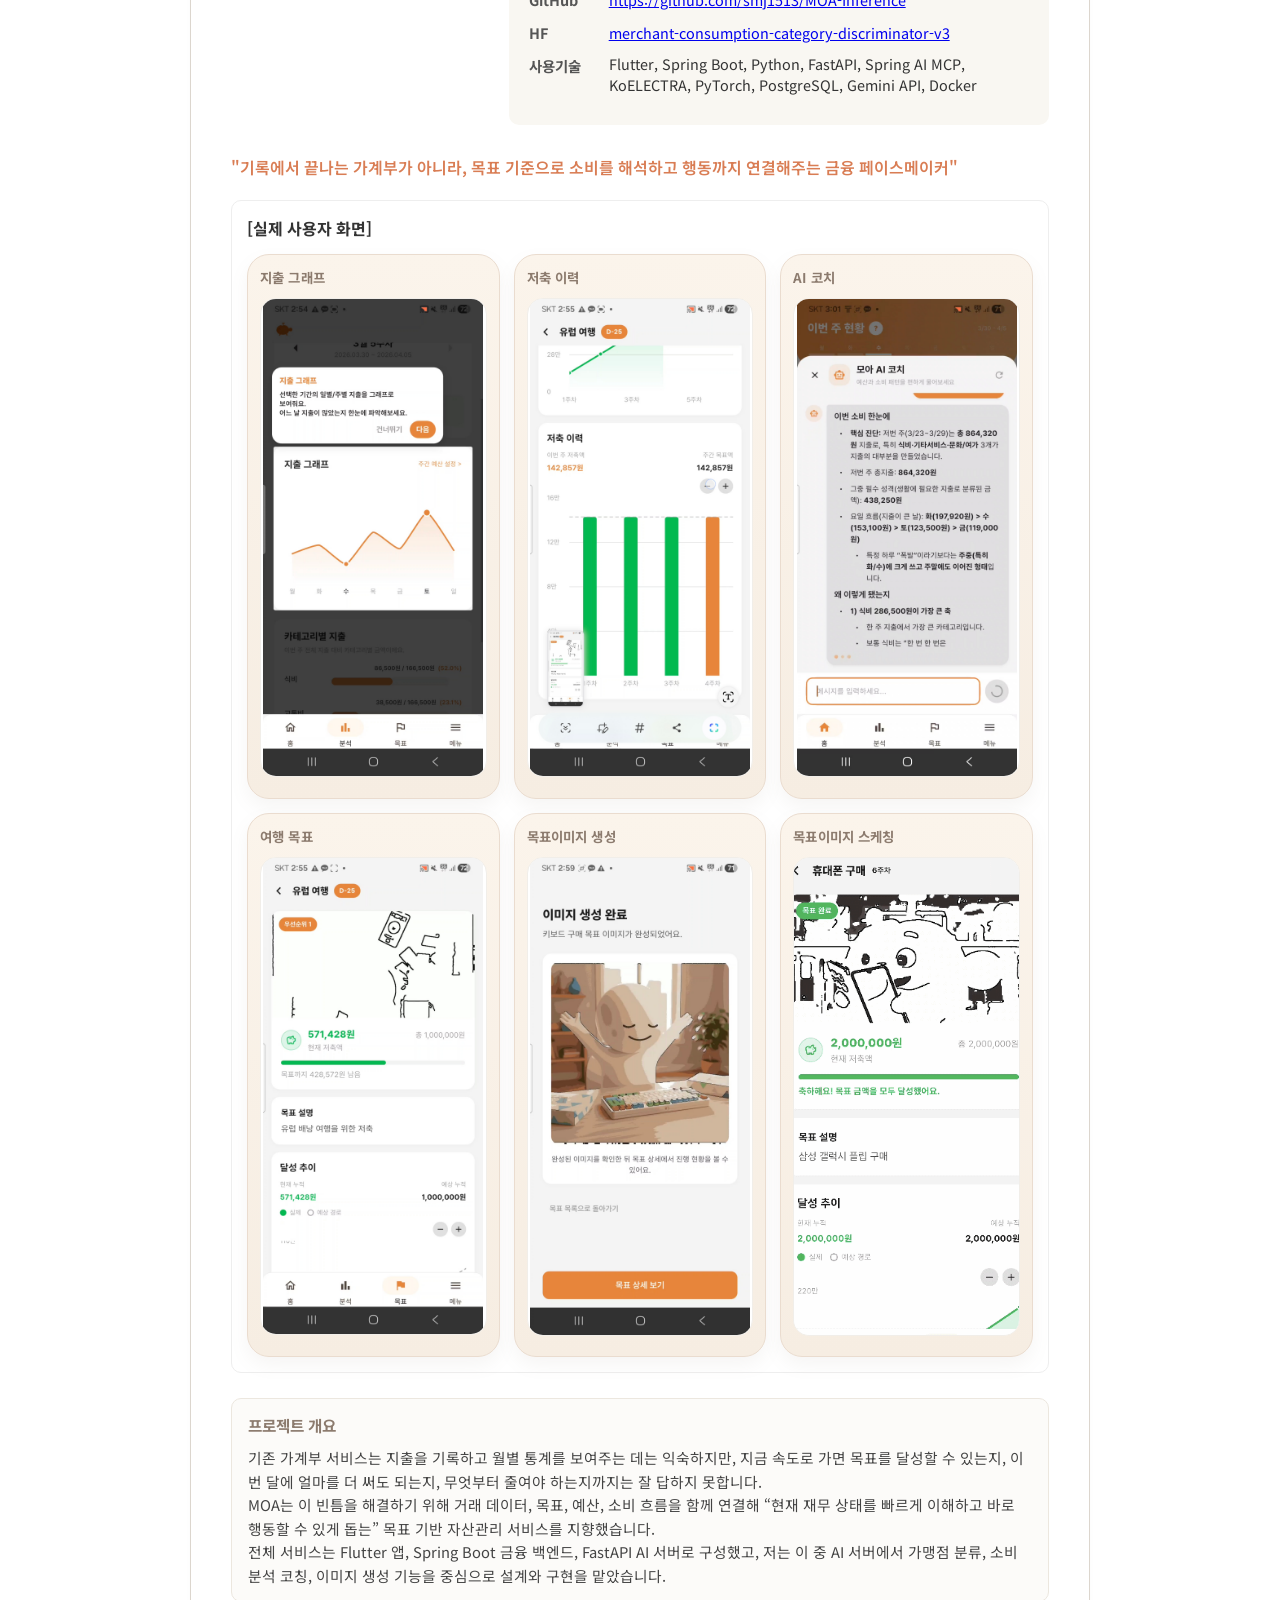
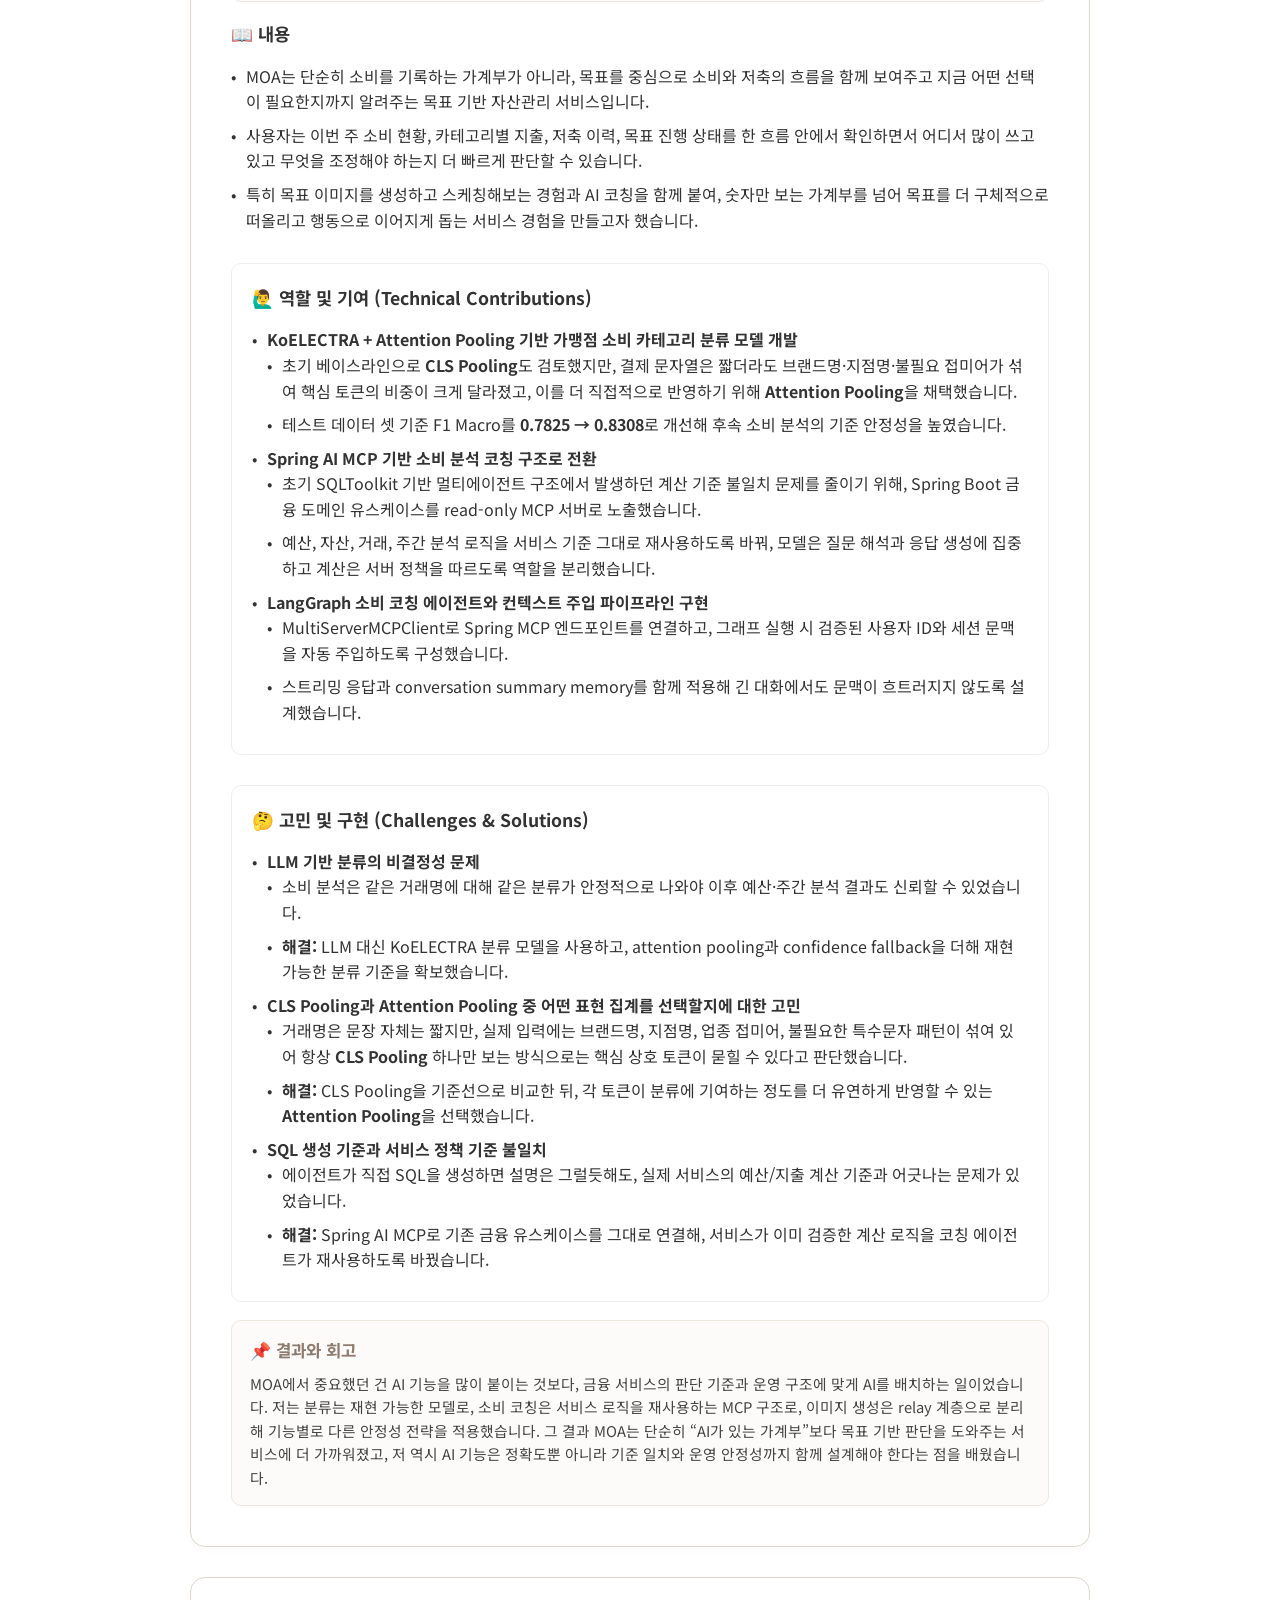
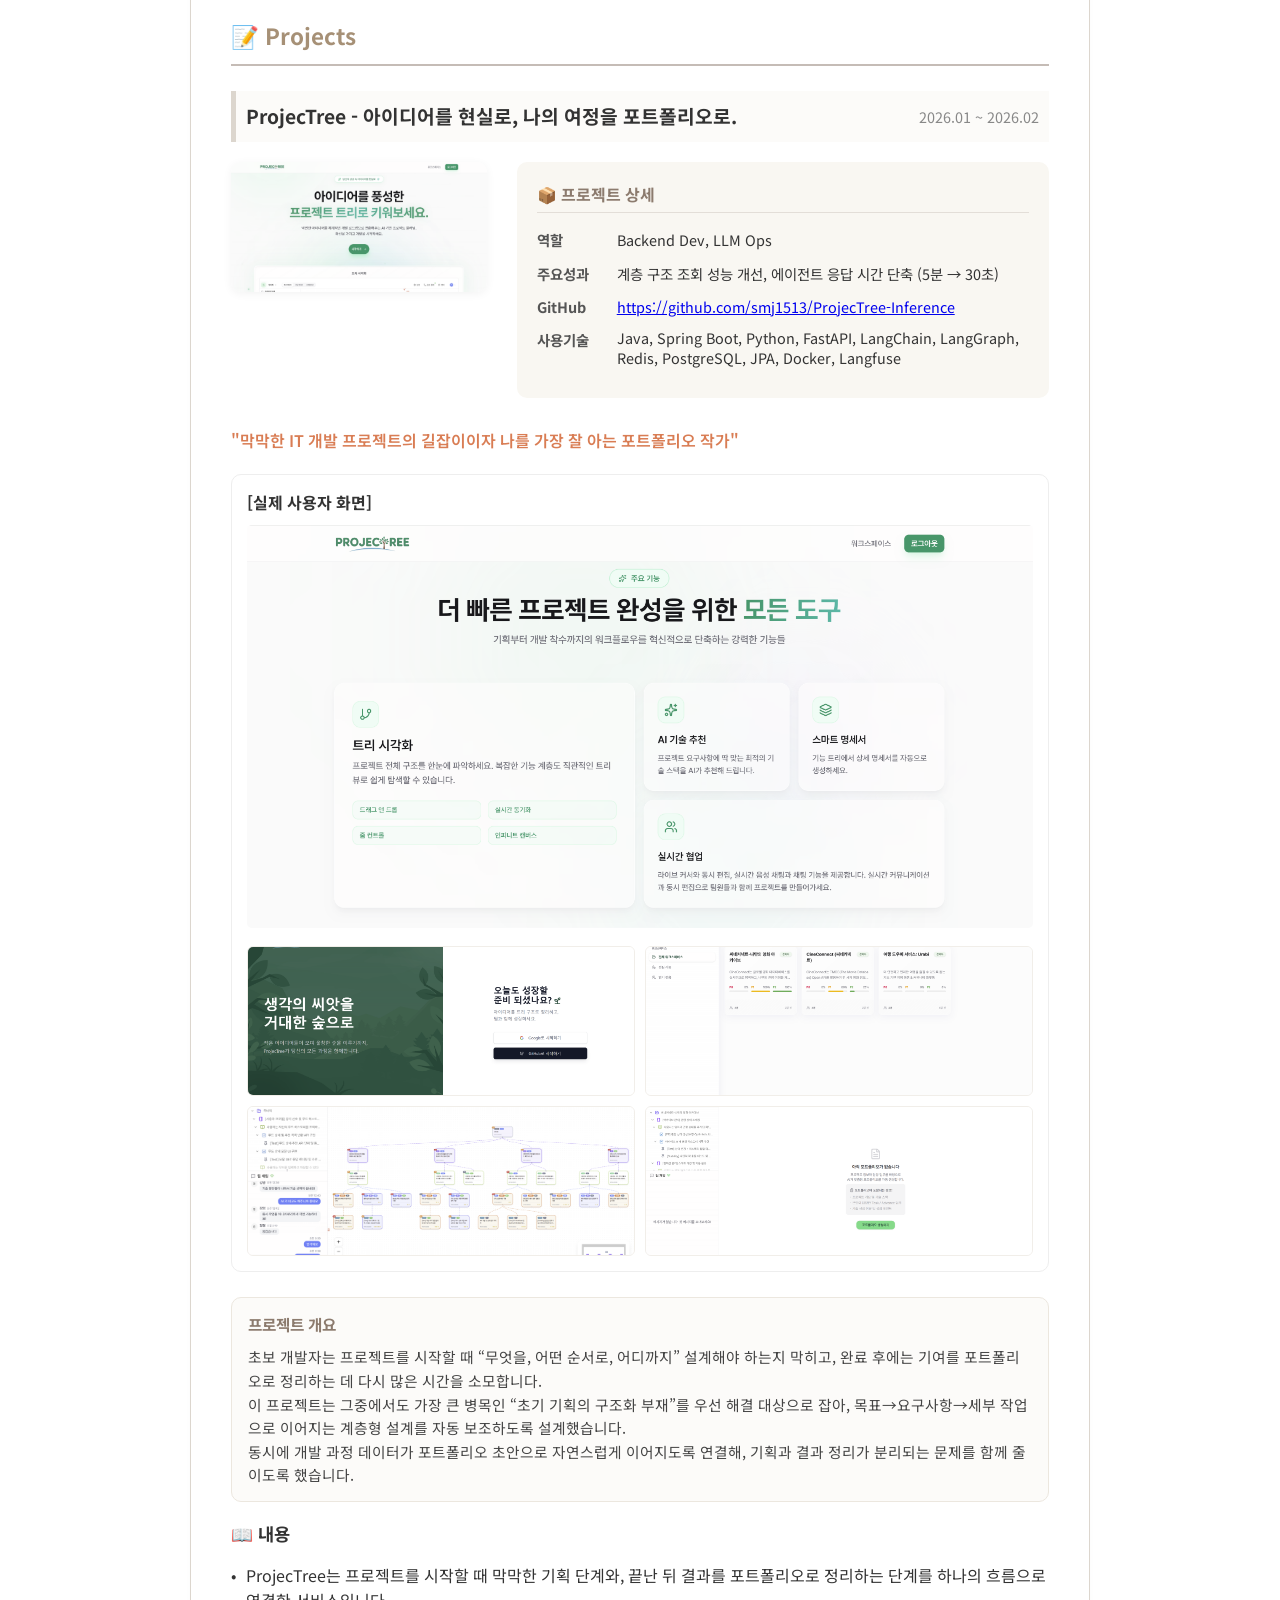
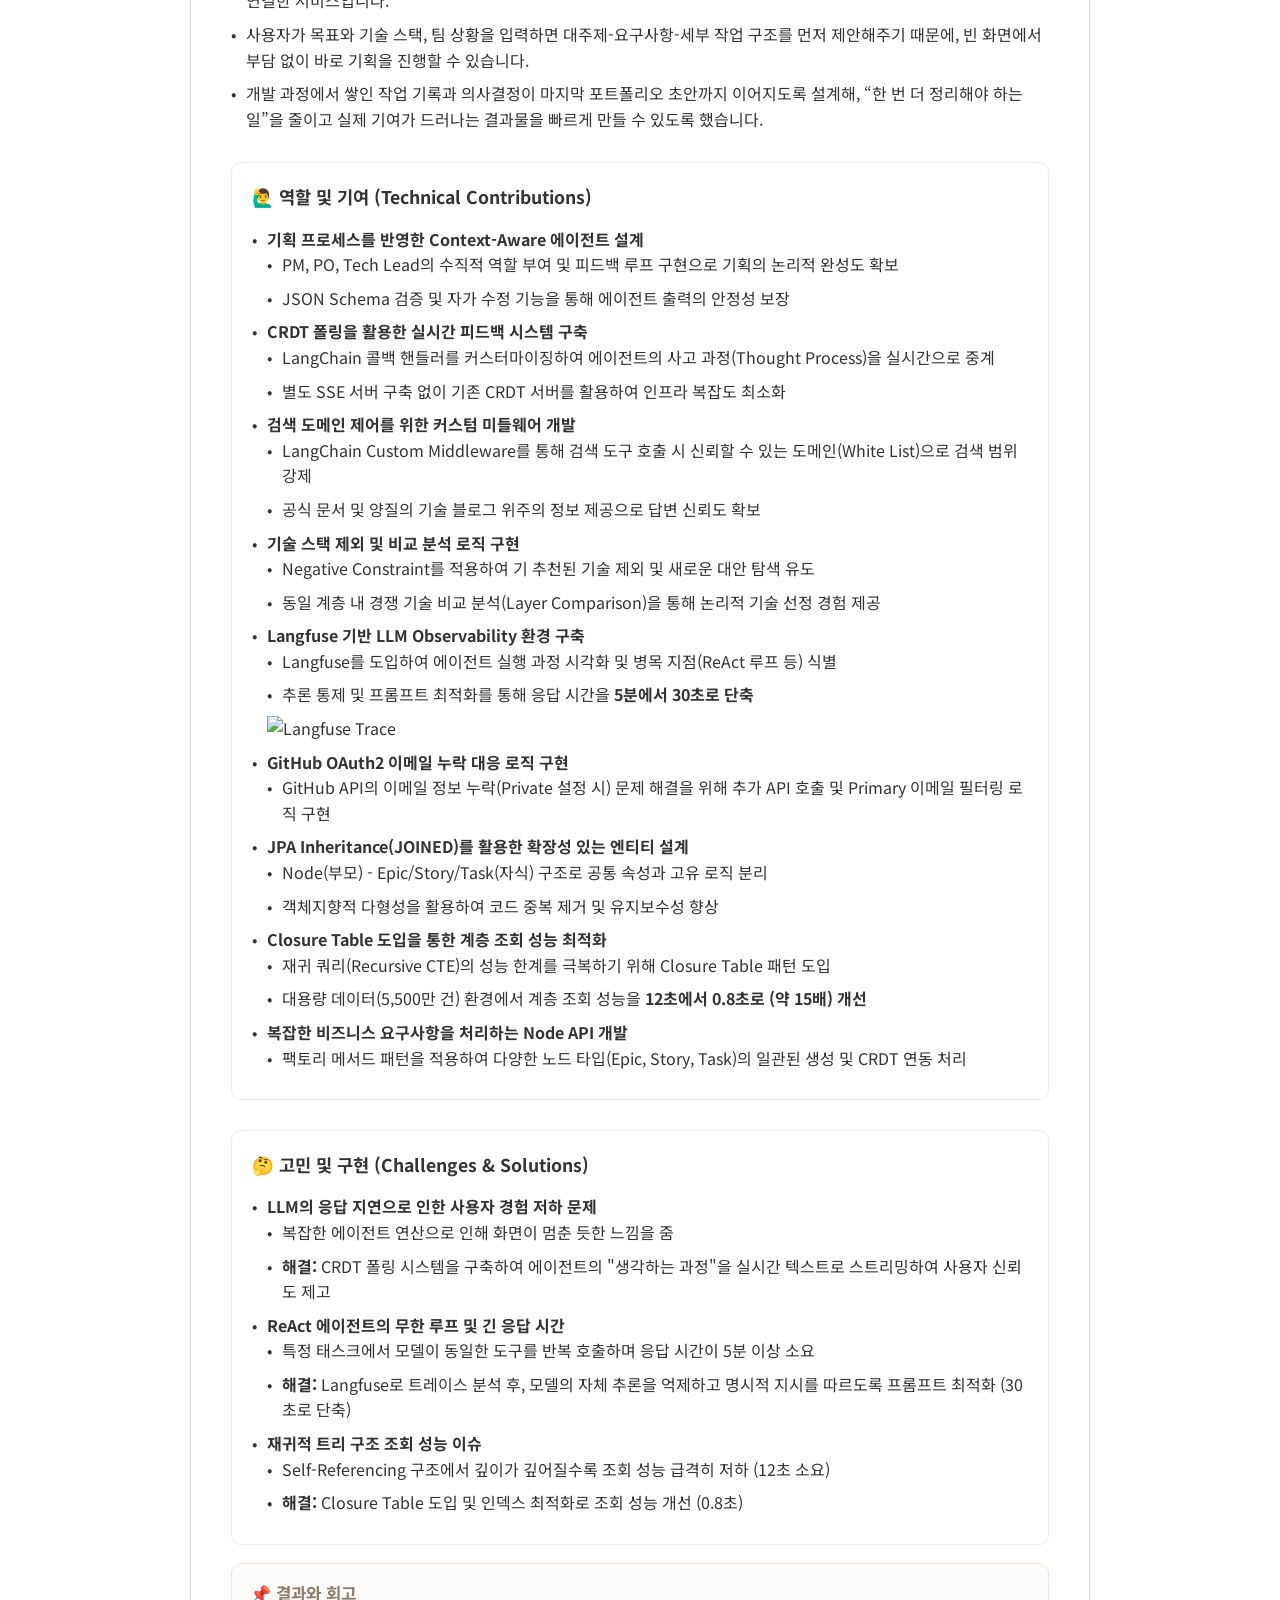
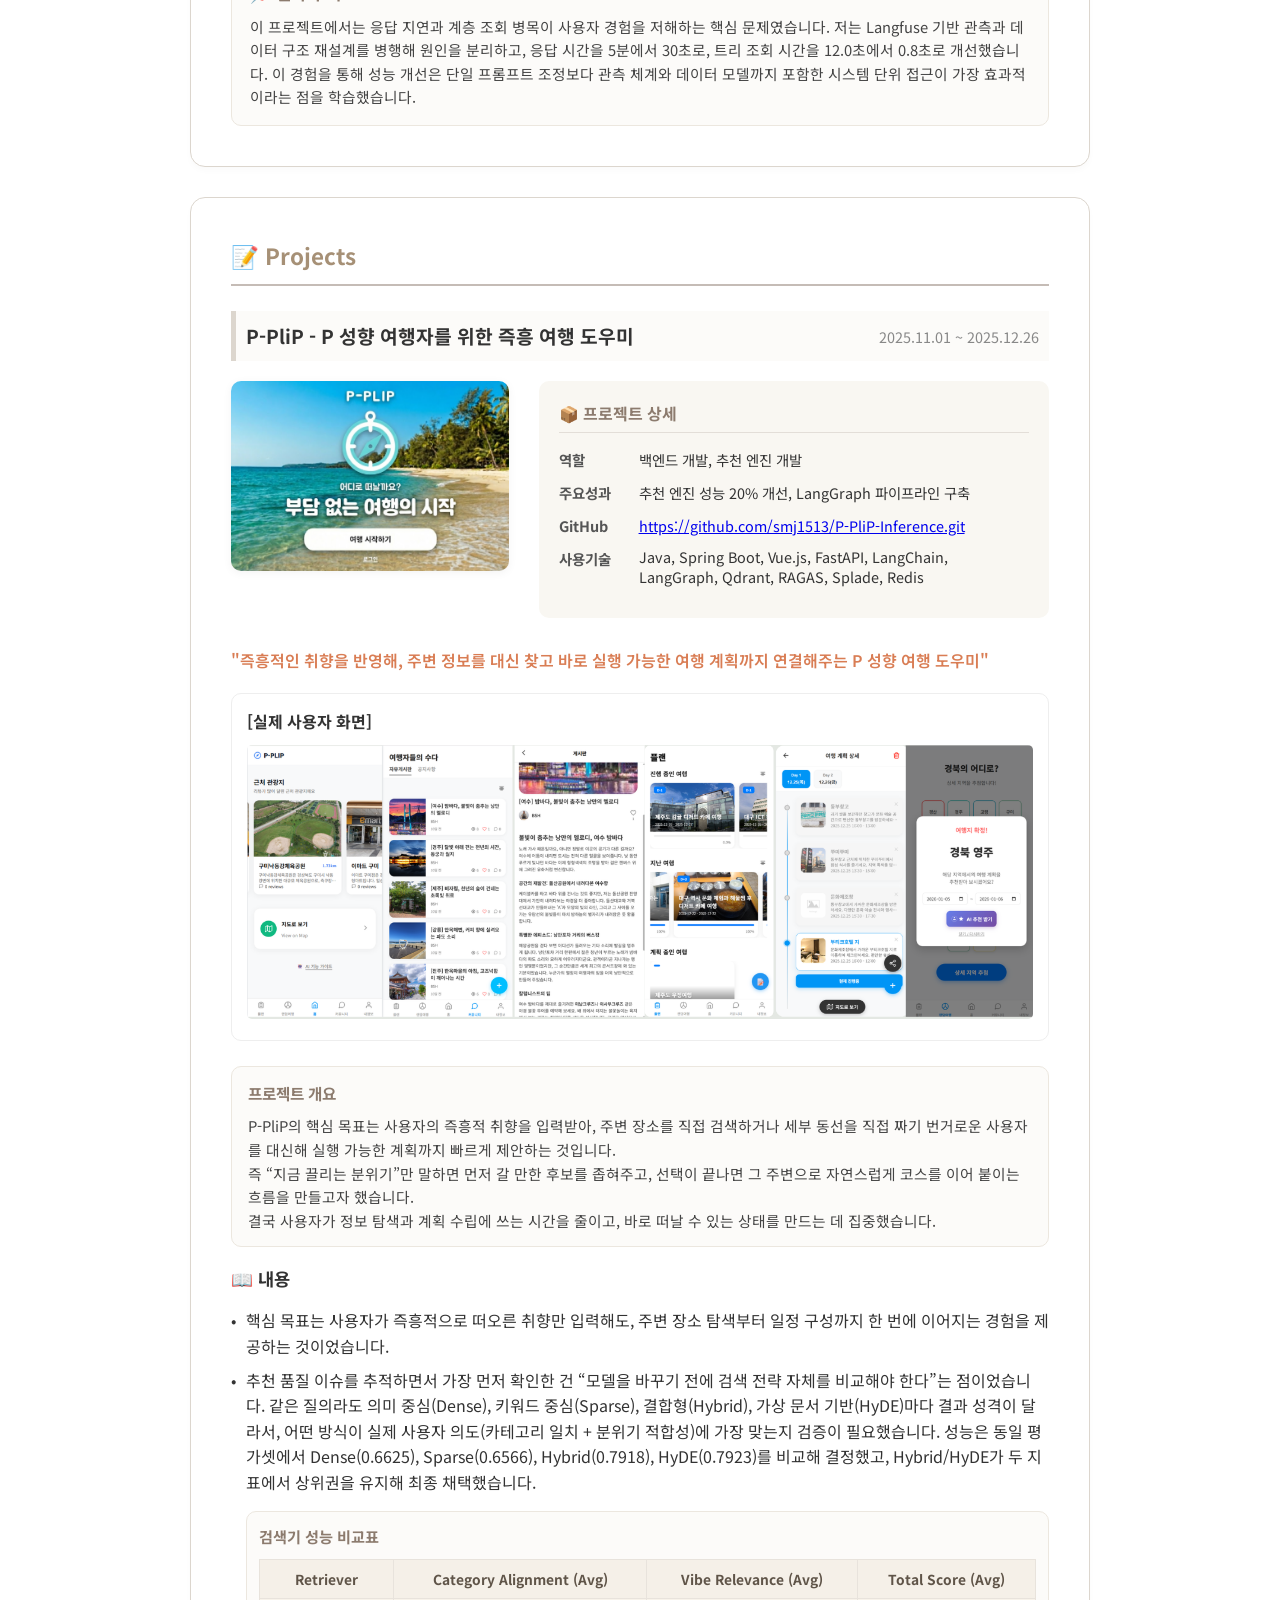
==== commit 5f483762: "자연스러운 문장으로 사업 개요 수정" ====
--- a/index.html
+++ b/index.html
@@ -157,7 +157,7 @@
             <div class="project-overview-card">
                 <h5>사업 개요</h5>
                 <p>신용회복위원회가 디지털 기반의 ‘채무자 종합지원 허브’로 도약하기 위해 추진하는 통합 AI 플랫폼 구축 사업입니다. 생성형 AI와 고객 분석 모델을 업무에 적용해 데이터 기반 상담과 의사결정을 지원하고, 이를 지속적으로 운영할 기반을 마련합니다.</p>
-                <p>위원회 특화 생성형 AI·RAG와 콜센터 상담 어시스턴트, 데이터 기반 고객 분석 모델, 온프레미스 AI 인프라와 MLOps·LLMOps 구축을 포함합니다. AI 거버넌스·보안체계 수립과 임직원 AI 활용 역량 강화도 사업 범위에 포함됩니다.</p>
+                <p>위원회 업무에 특화된 생성형 AI·RAG, 콜센터 상담 어시스턴트와 고객 분석 모델을 구축하고, 온프레미스 AI 인프라와 MLOps·LLMOps 기반을 마련합니다. AI 거버넌스와 보안체계를 수립하고 임직원의 AI 활용도 지원합니다.</p>
                 <p><strong>사업 예산:</strong> 63억 원 이내</p>
             </div>
             <div class="project-overview-card">
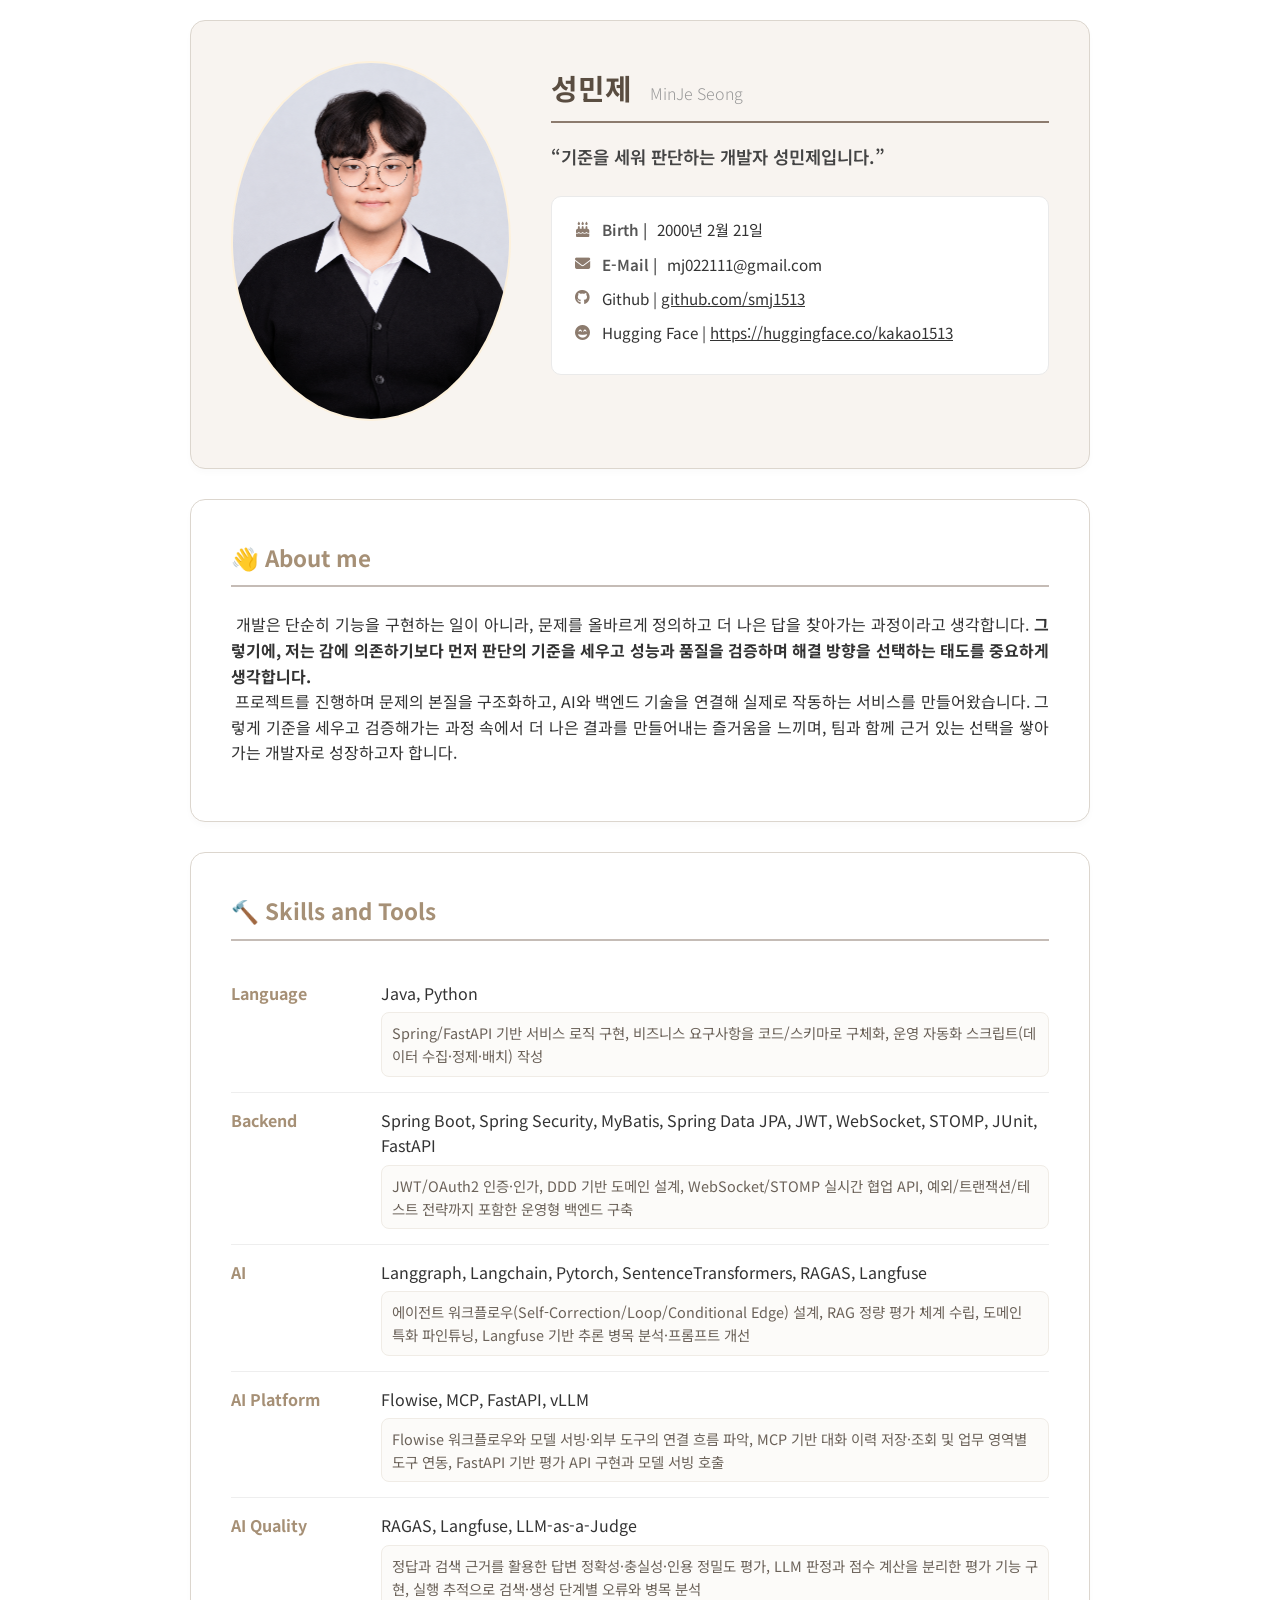
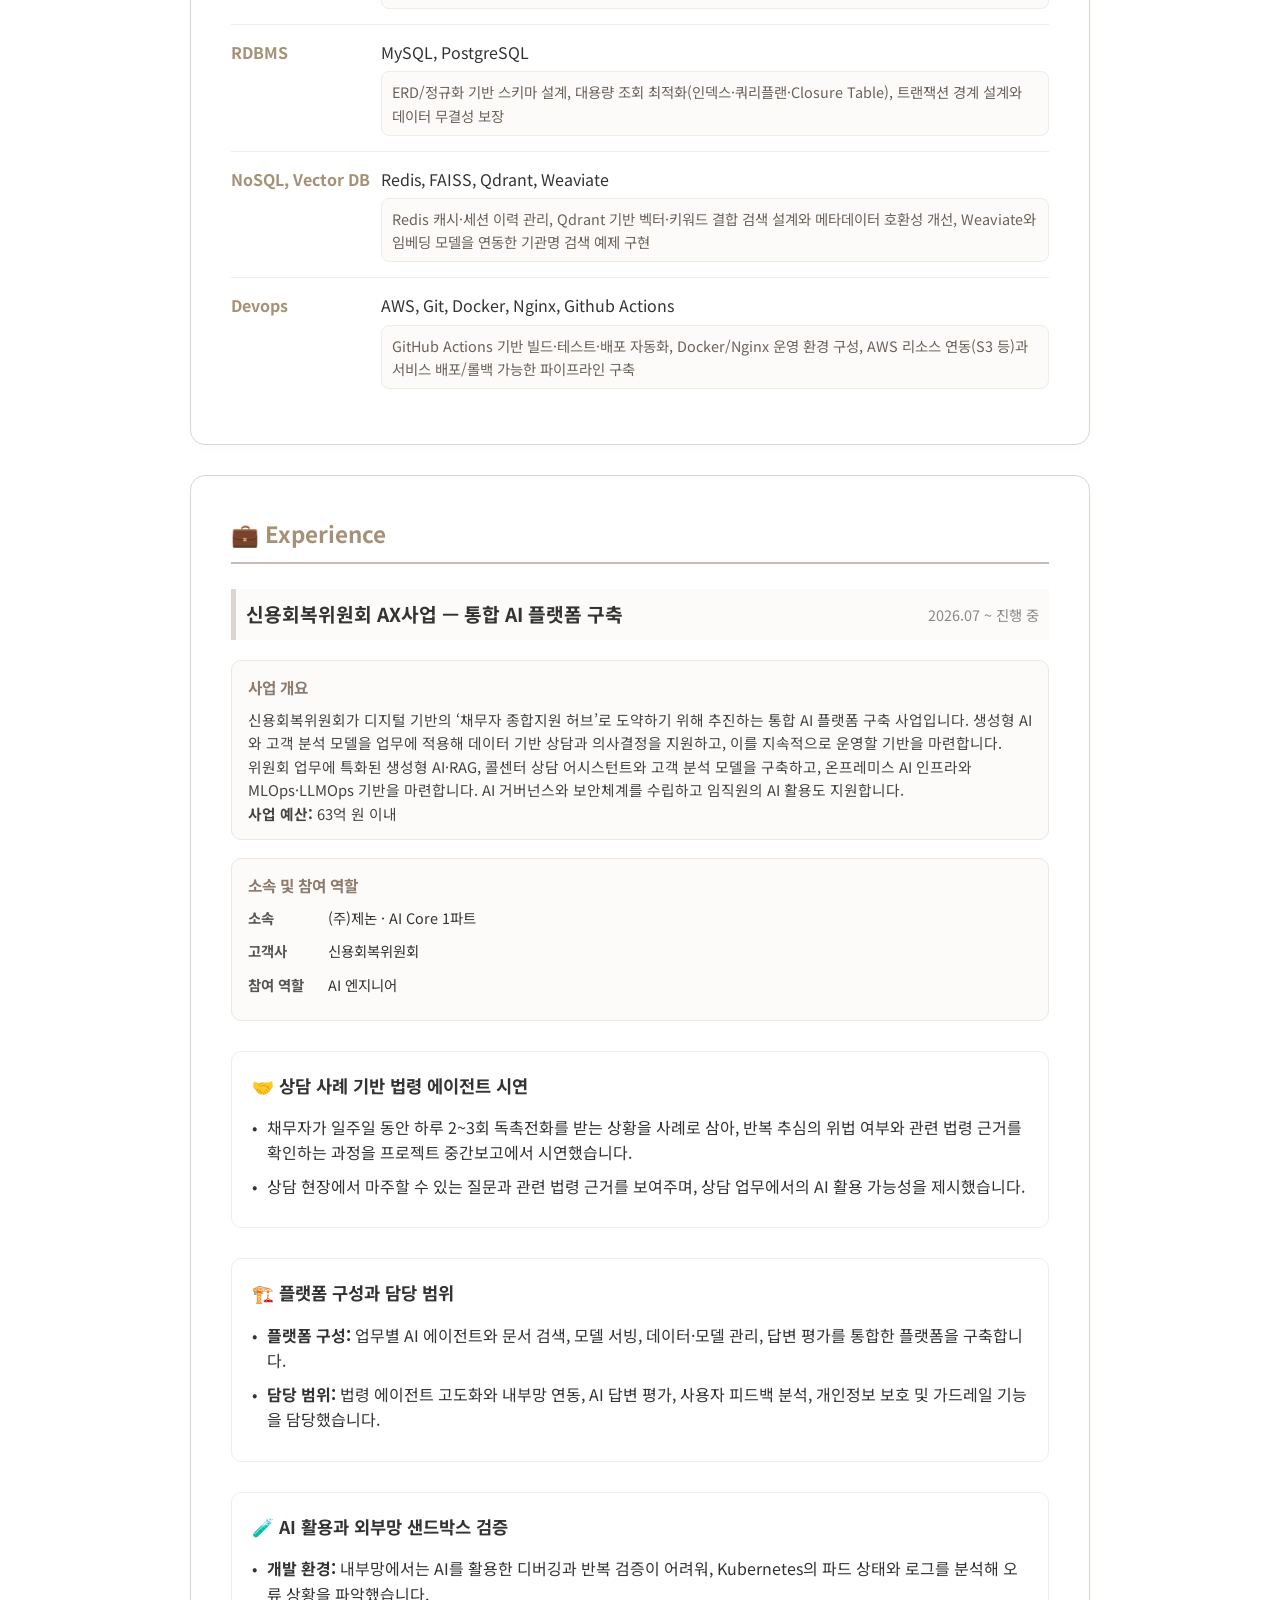
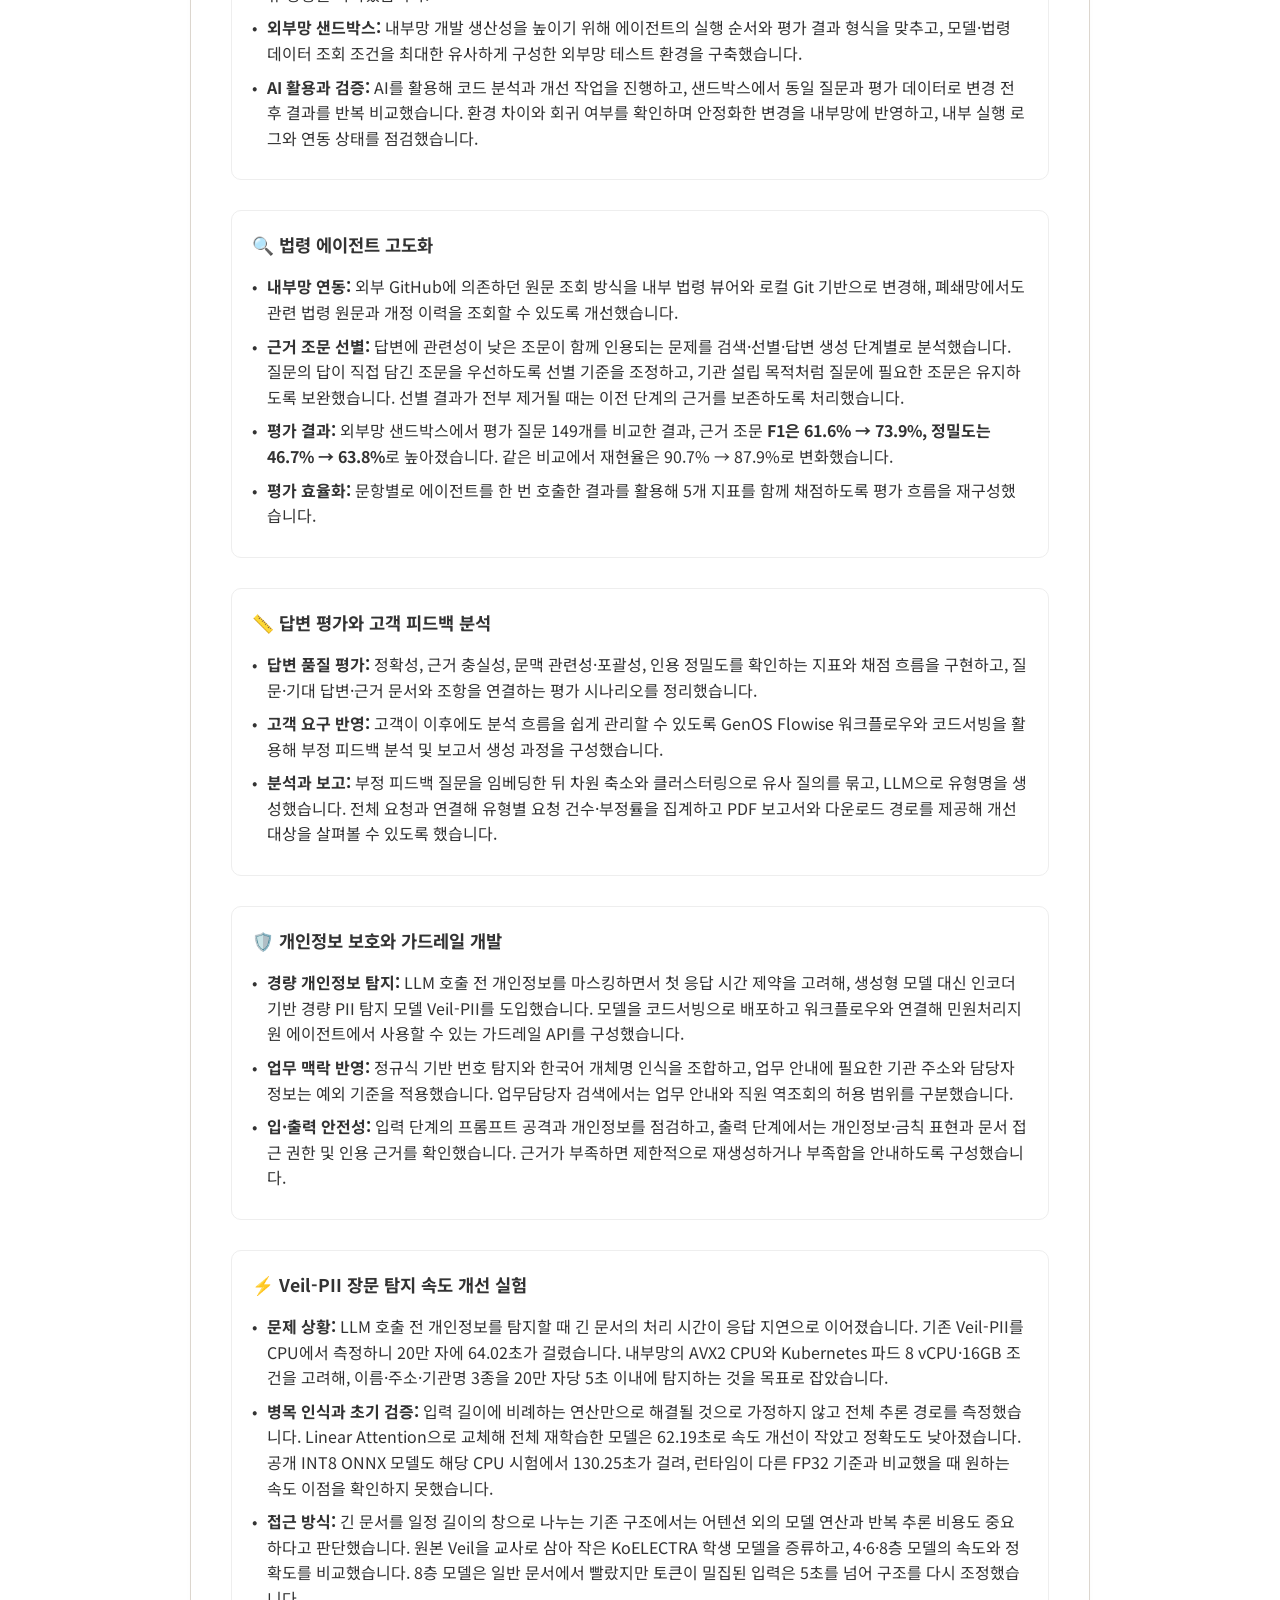
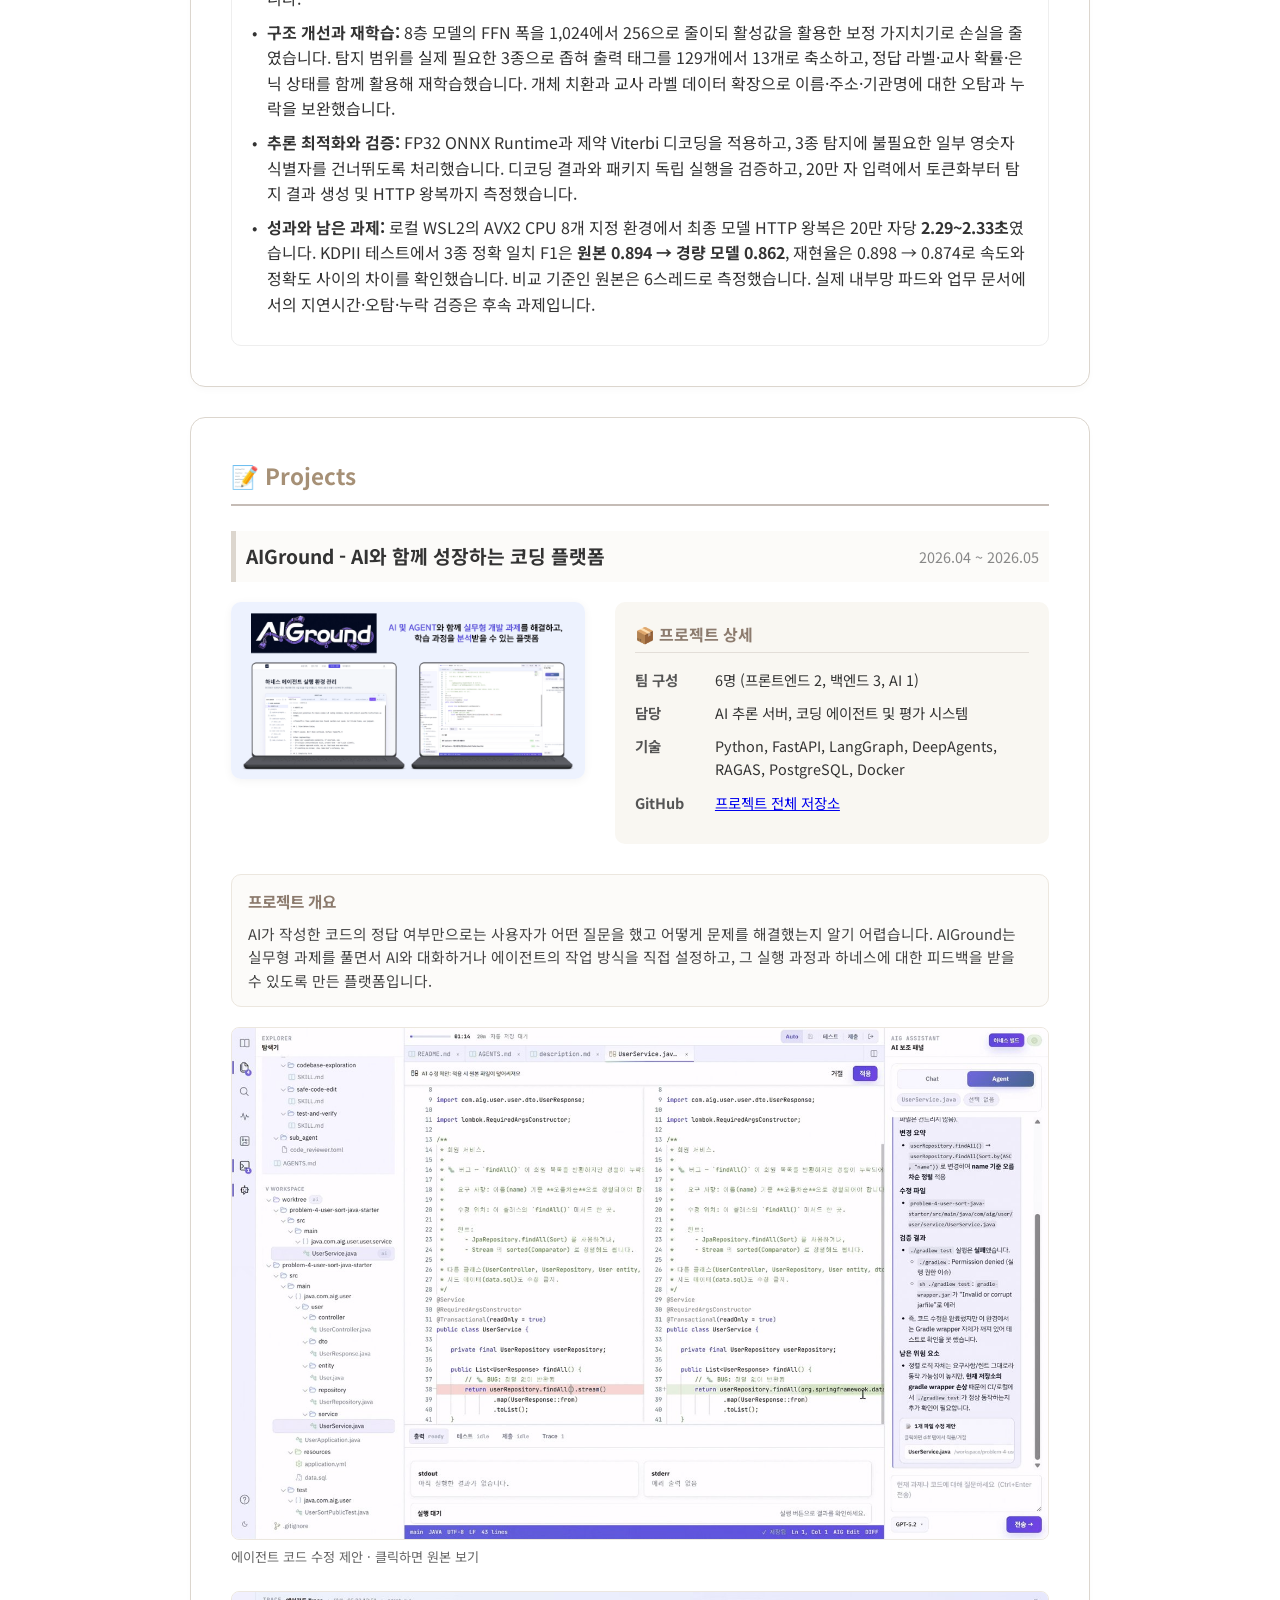
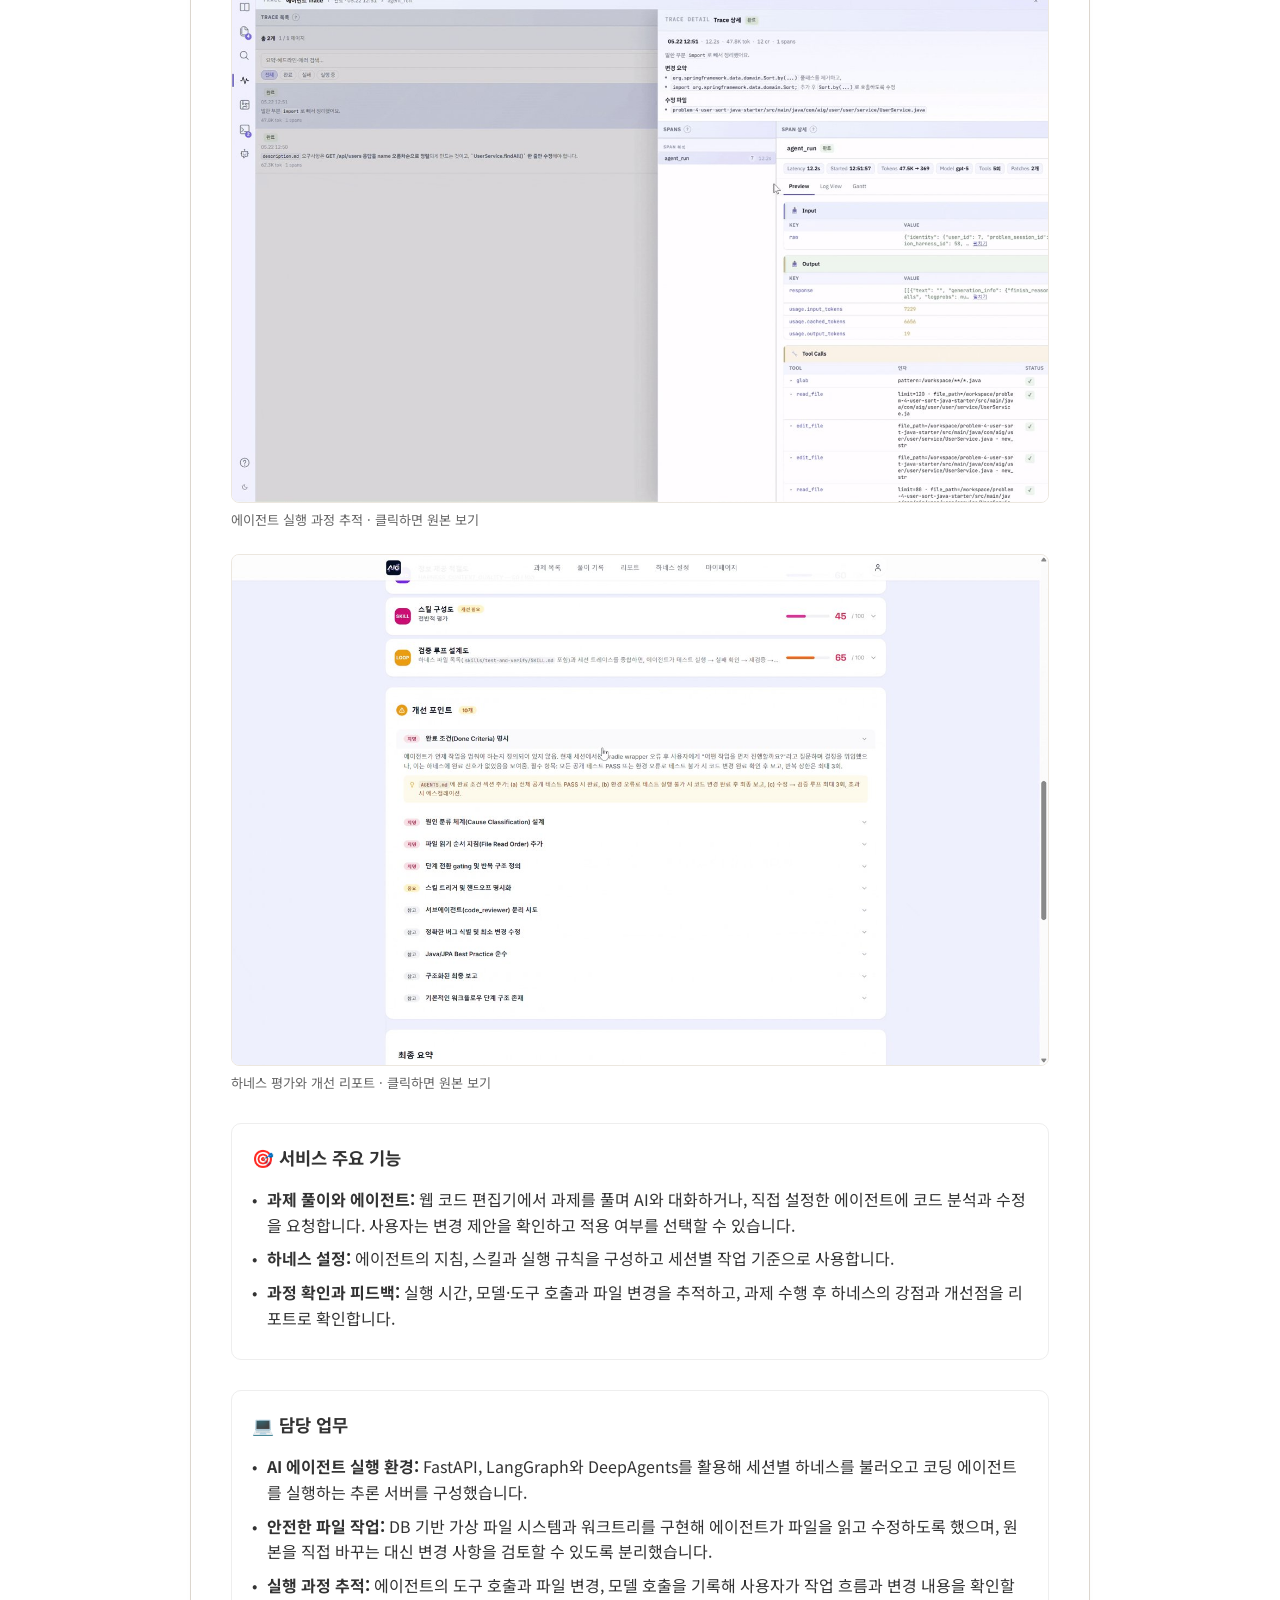
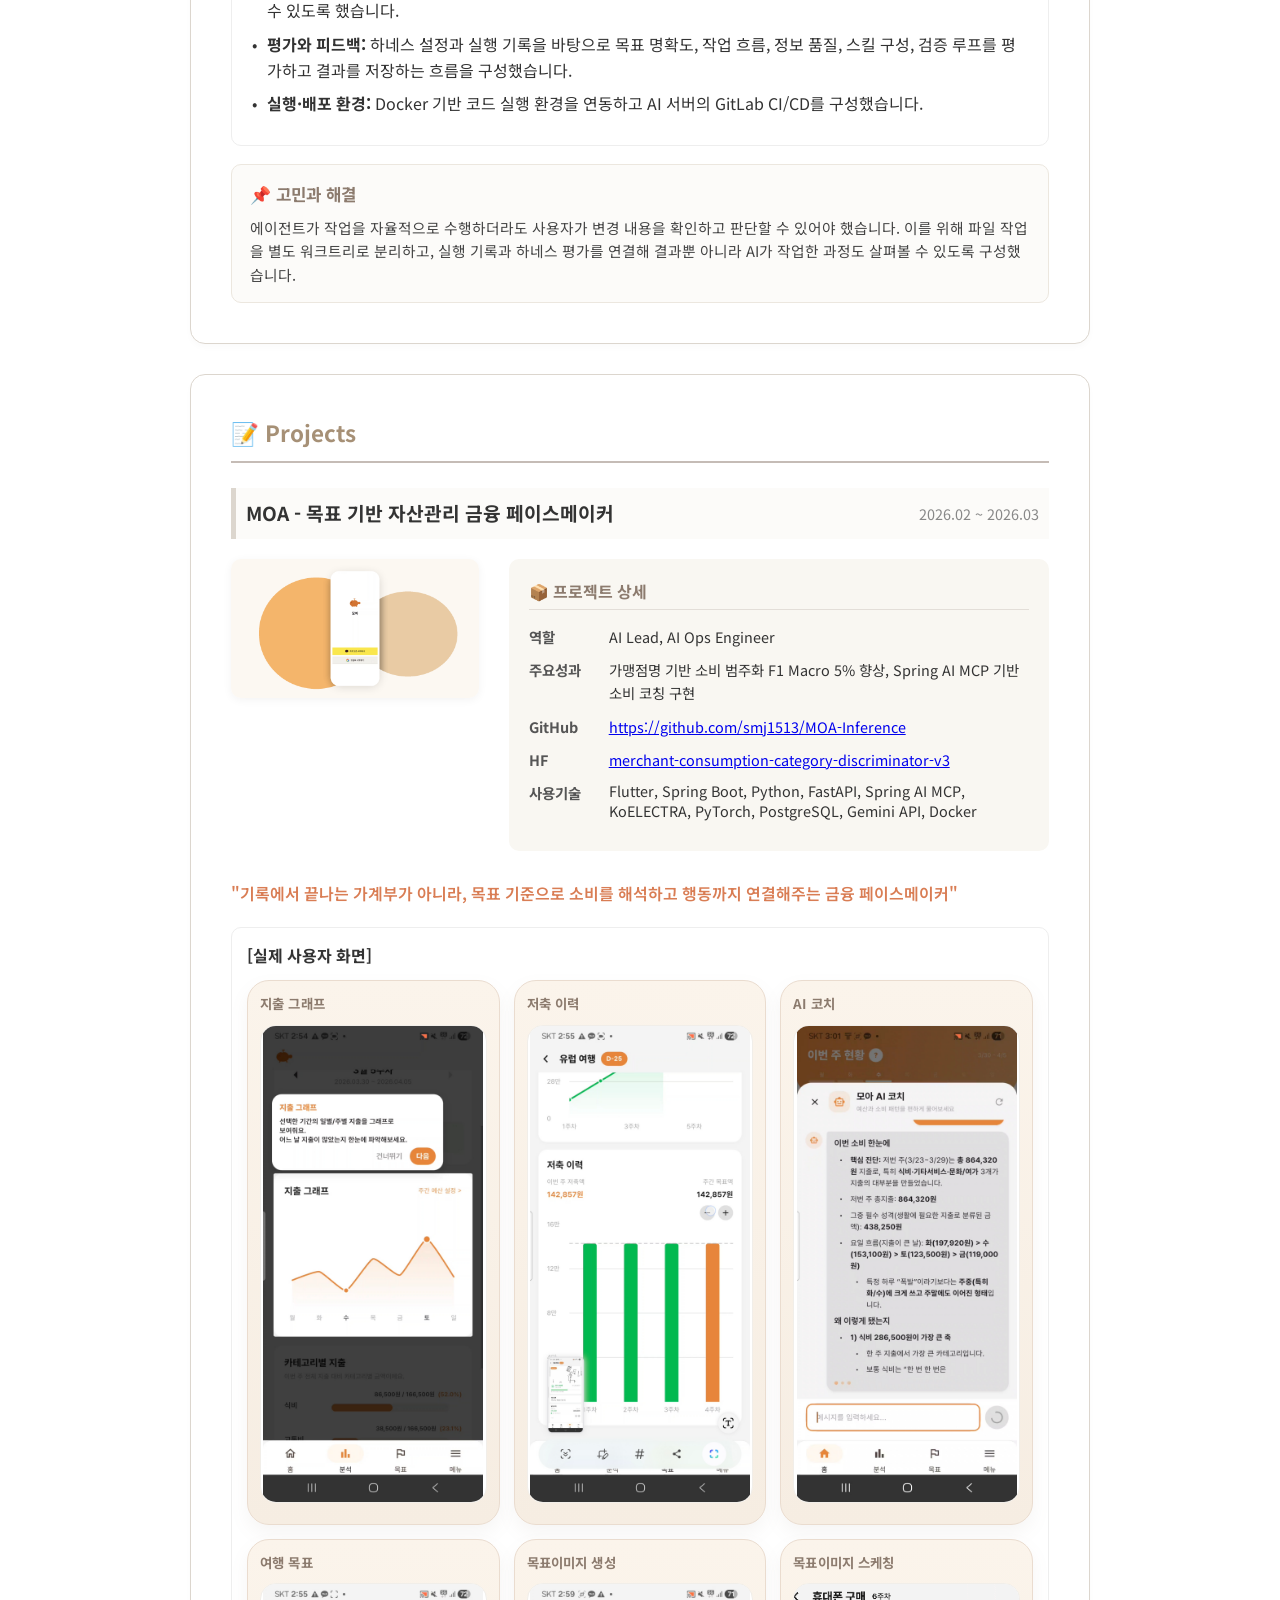
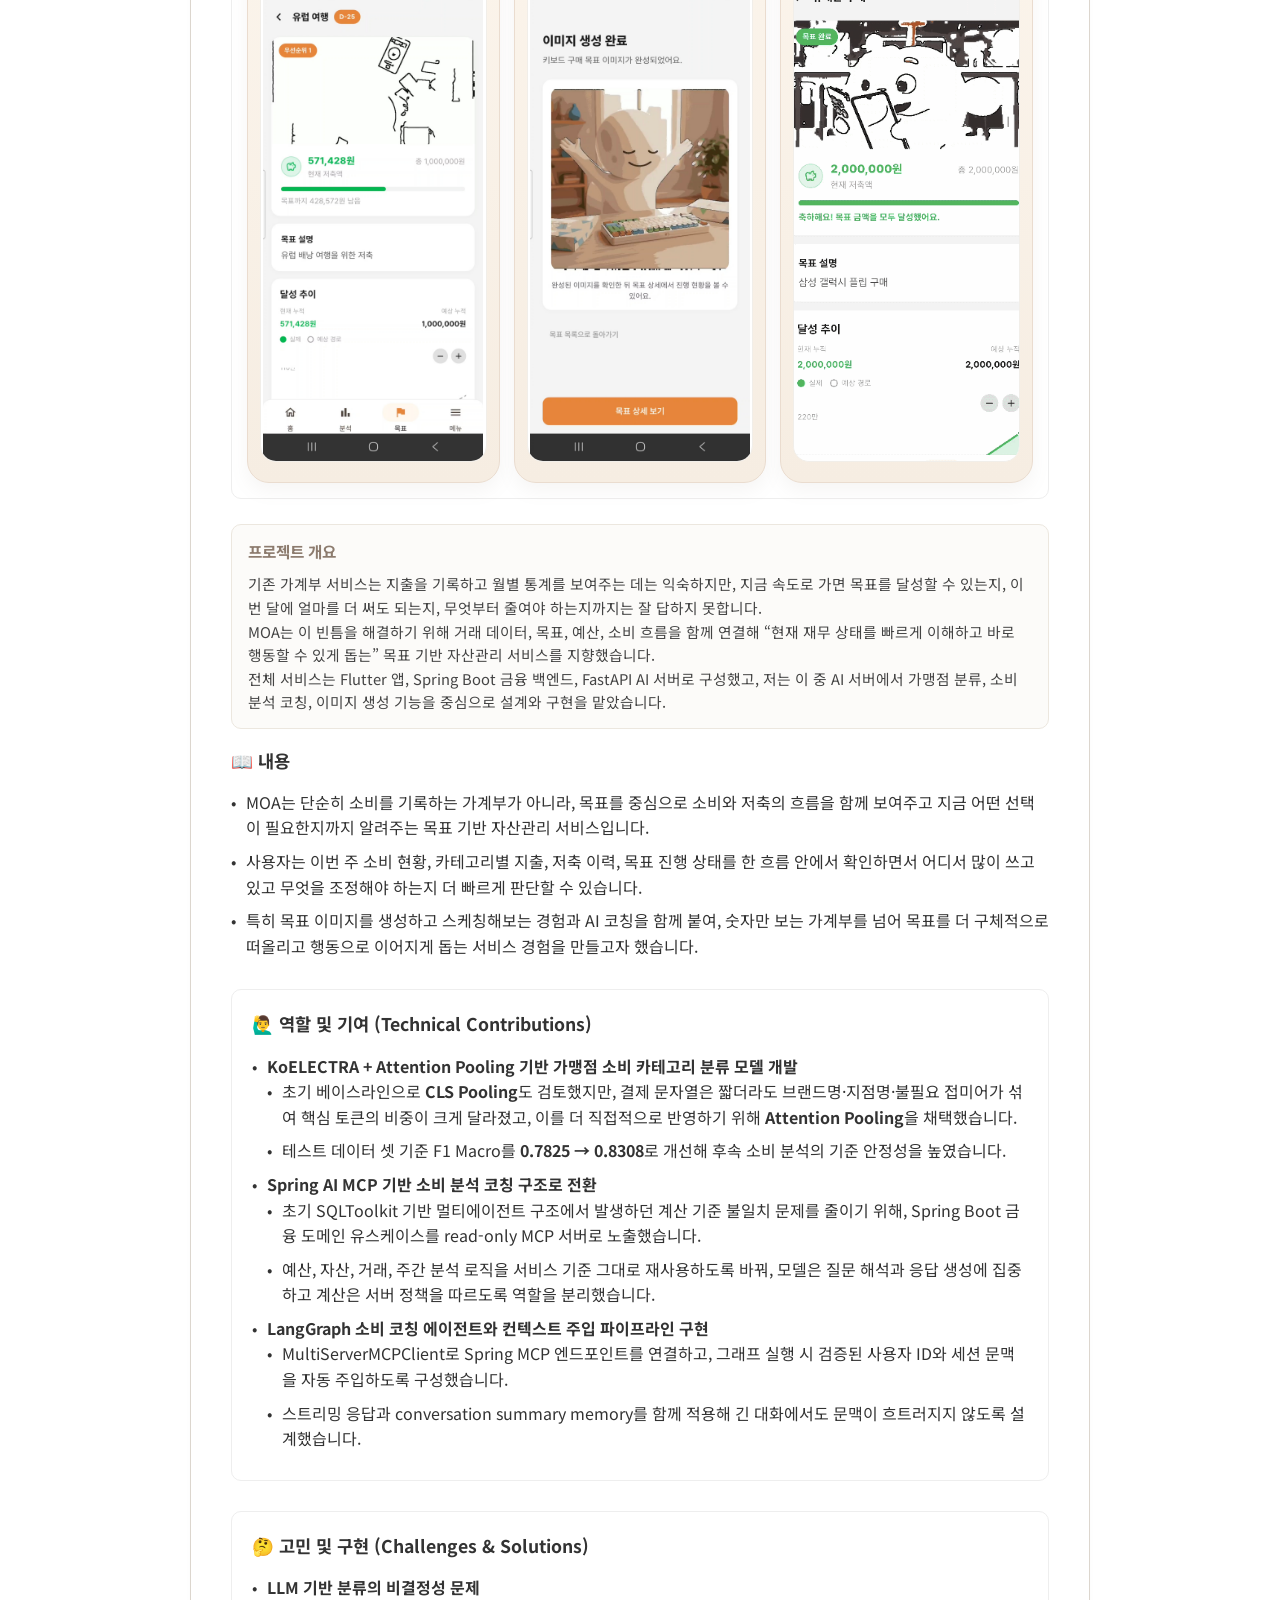
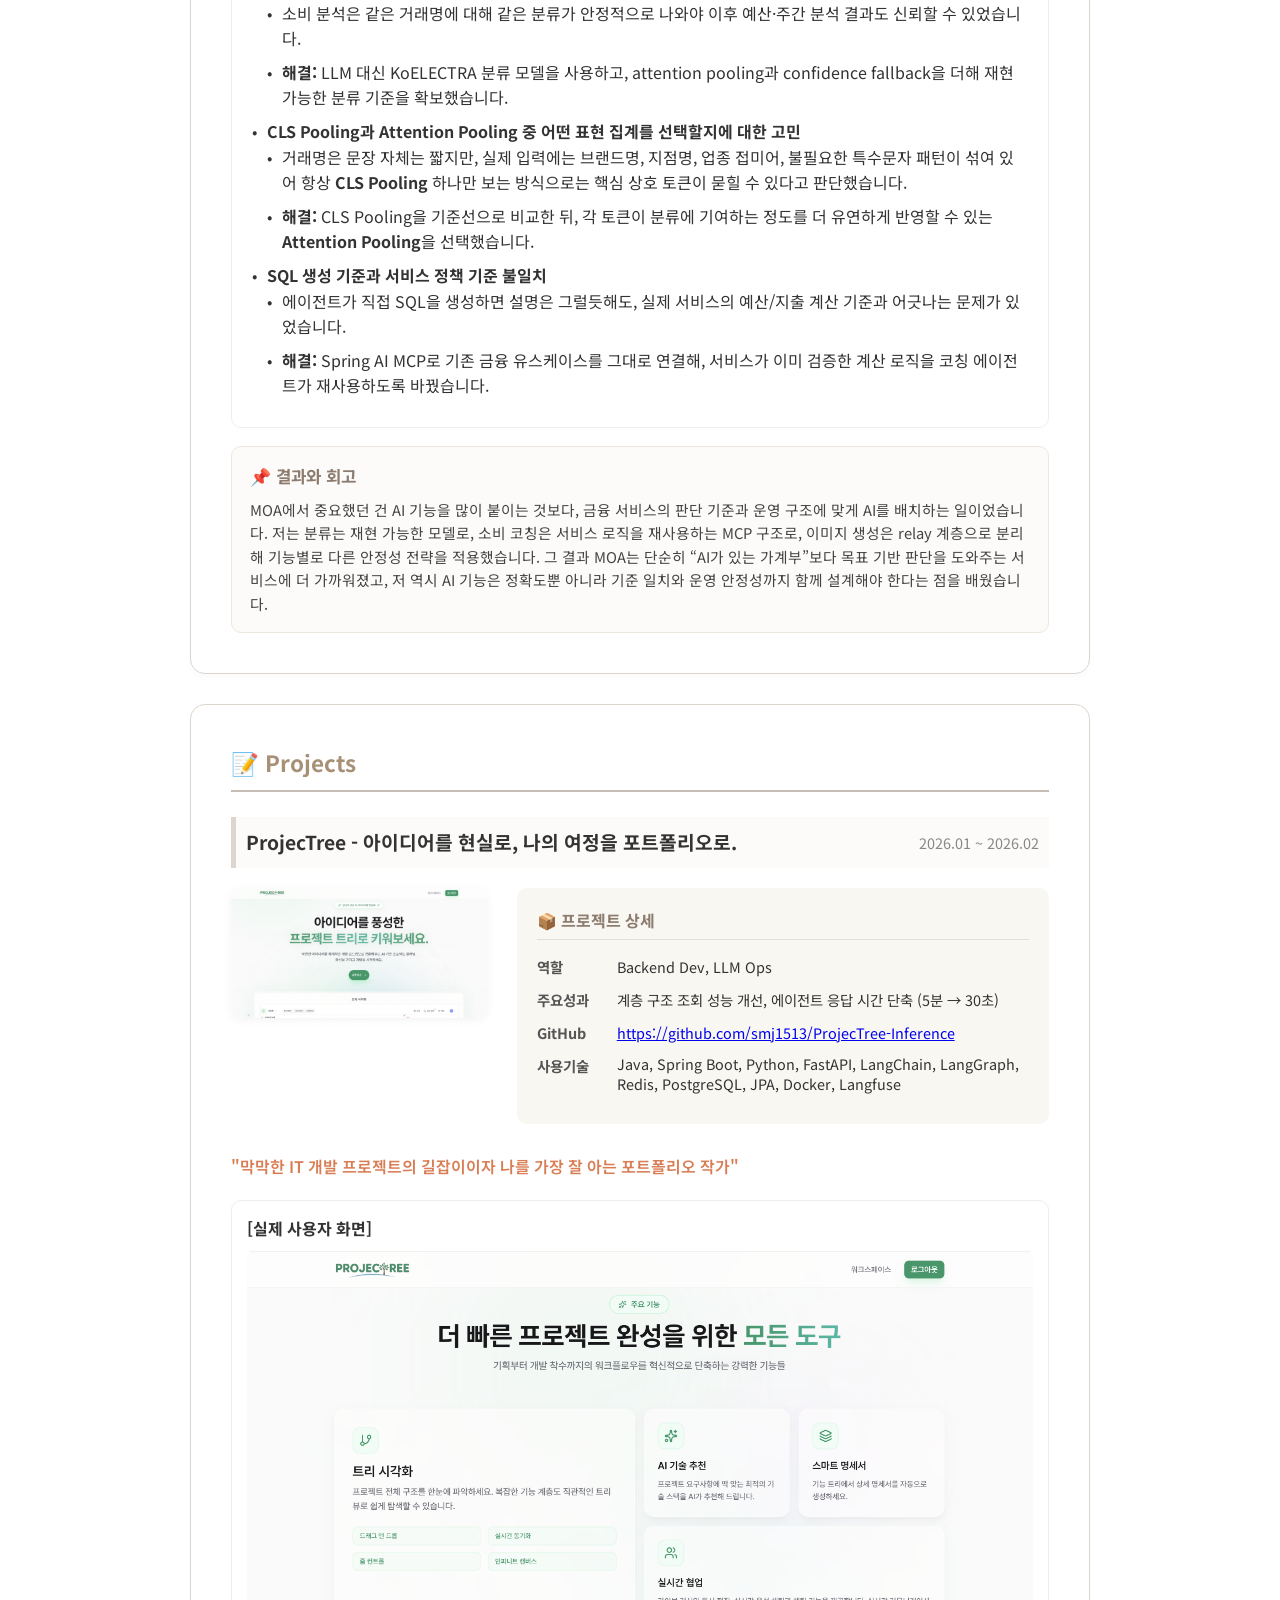
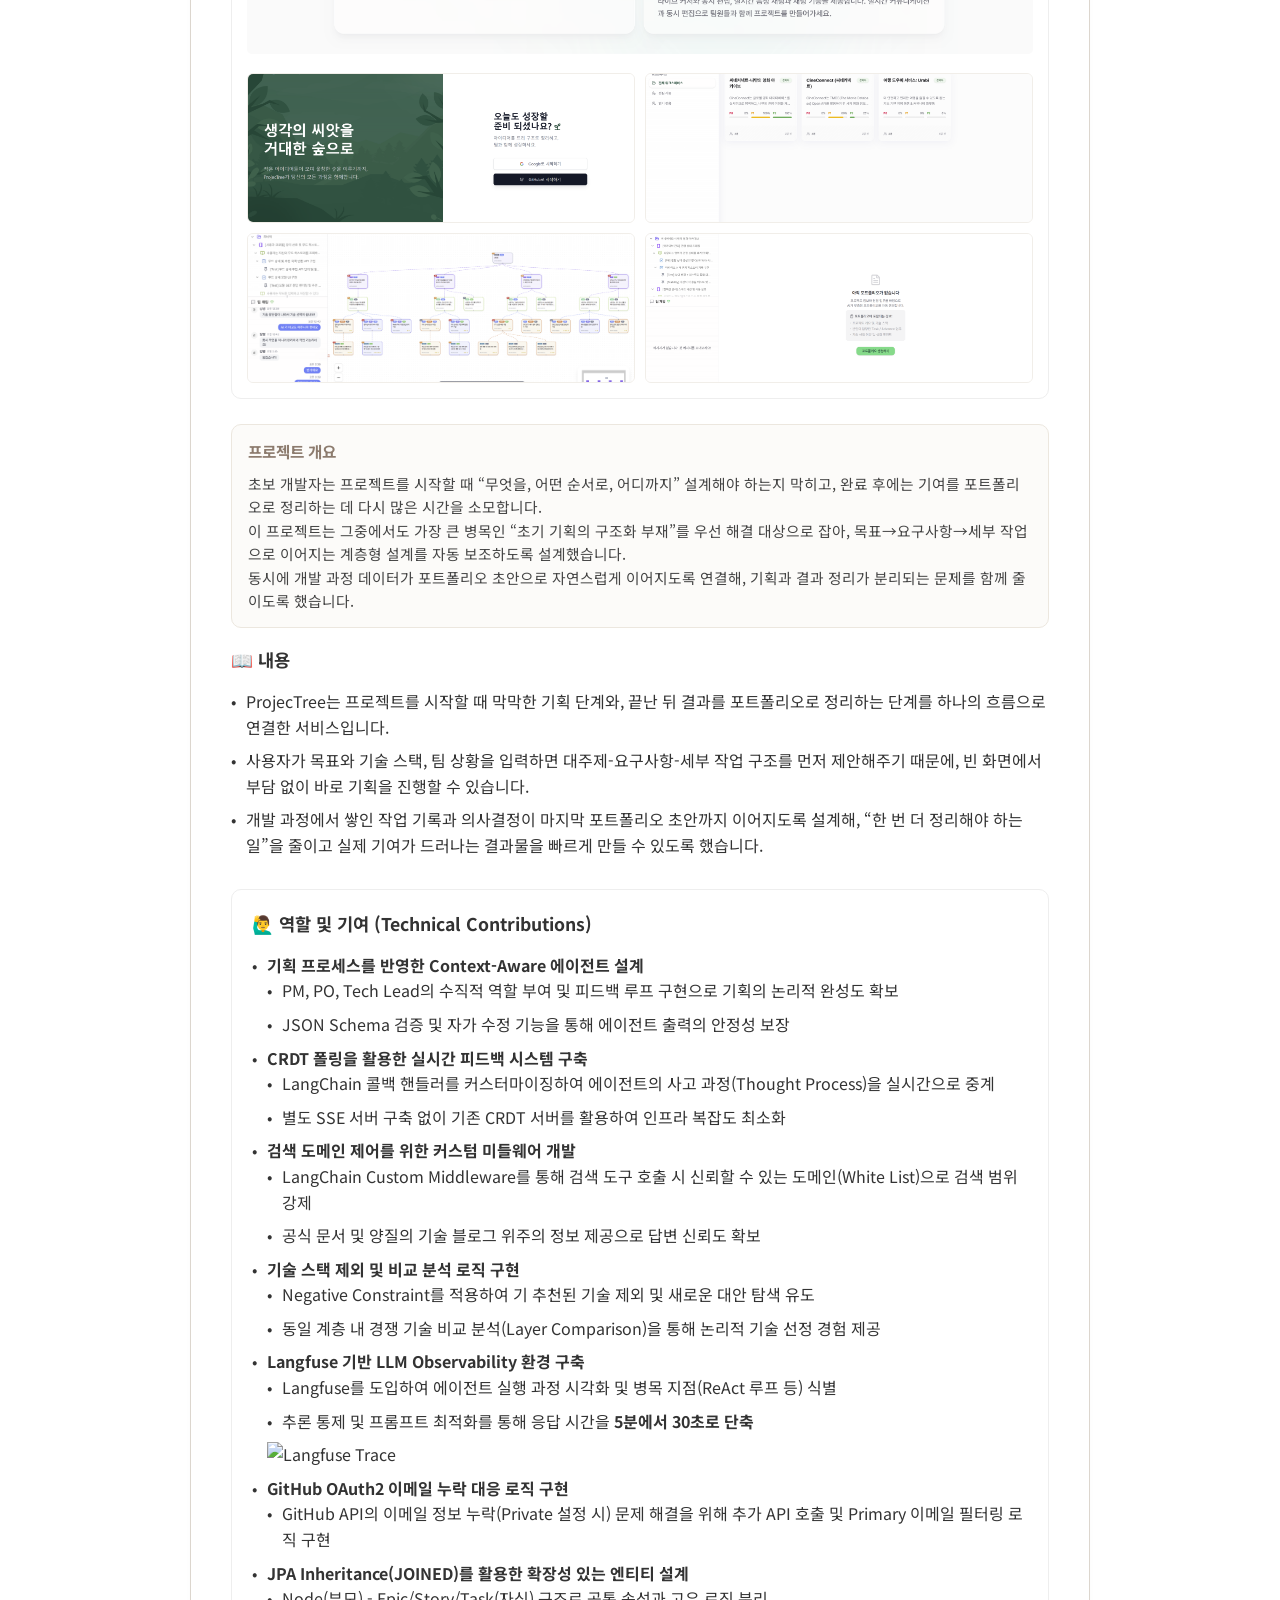
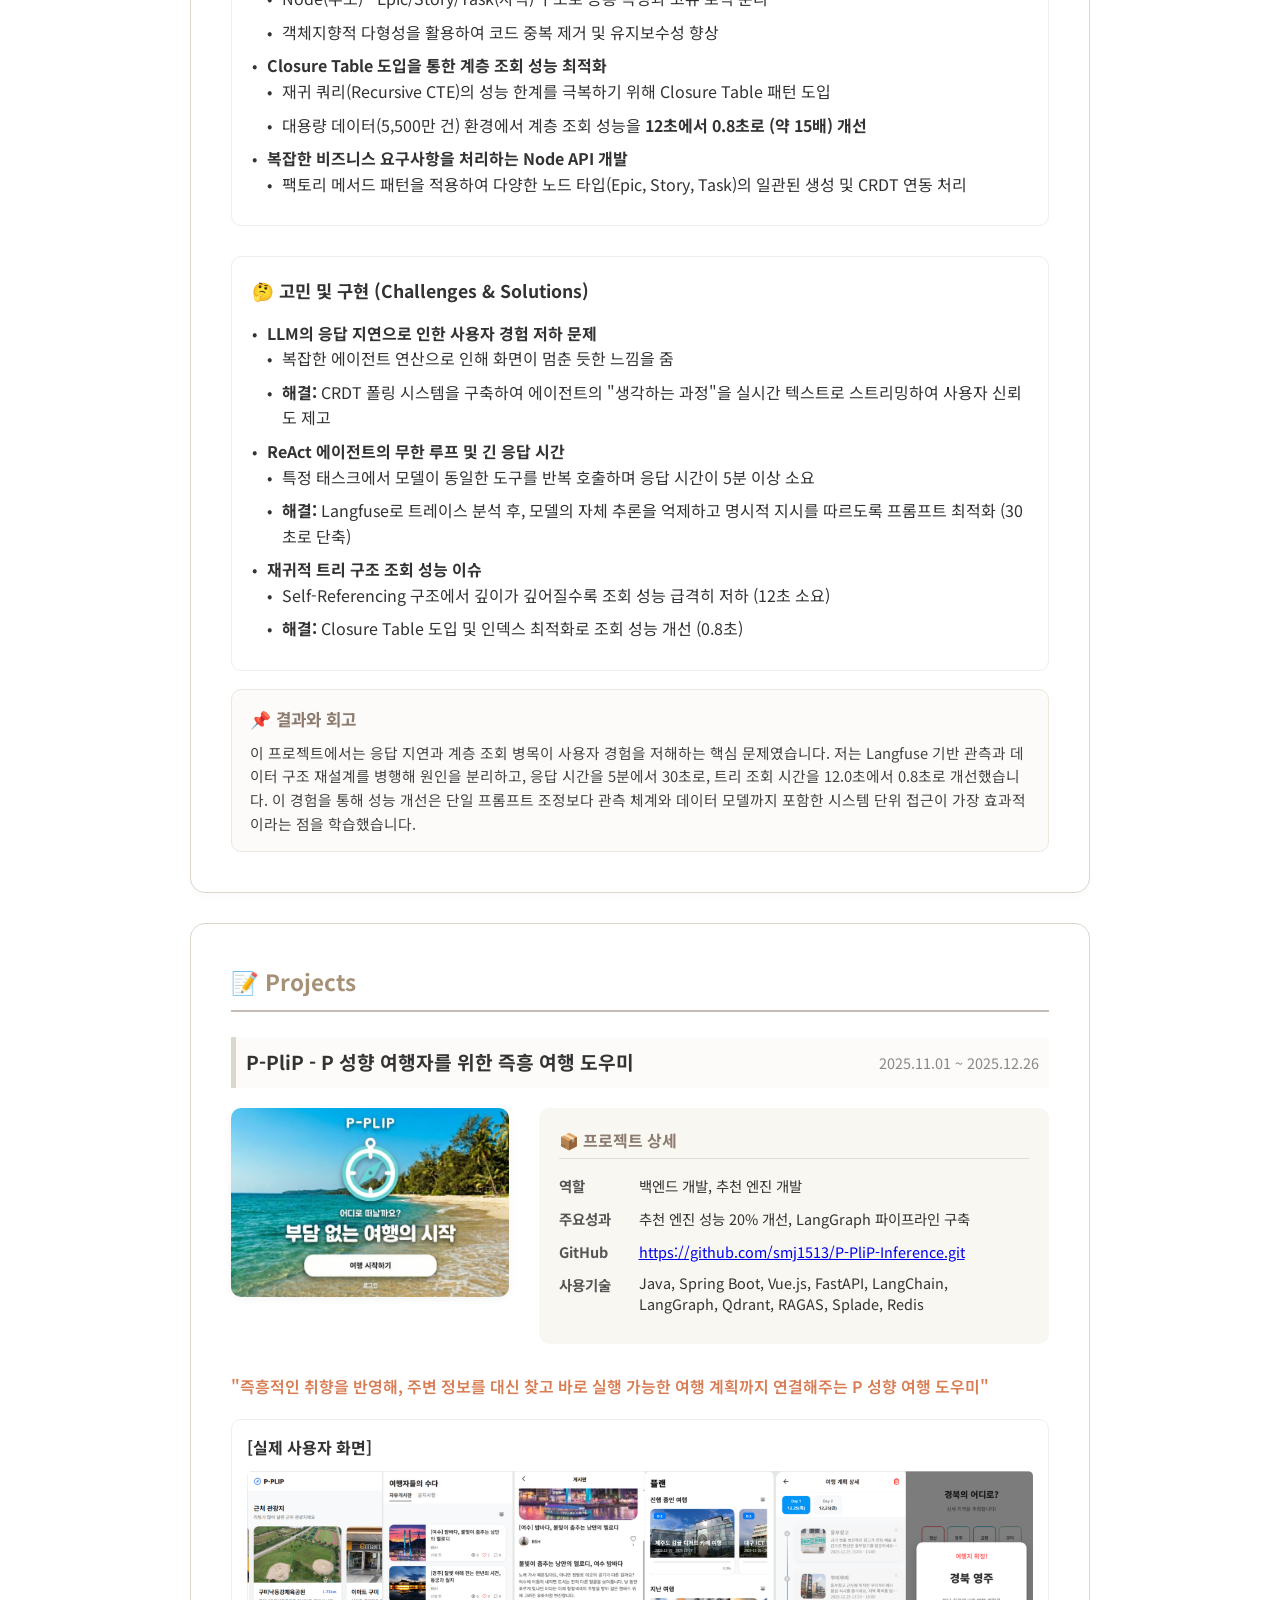
==== commit a80d150a: "Document Veil-PII optimization experiments" ====
--- a/index.html
+++ b/index.html
@@ -1,937 +1,948 @@
-<!DOCTYPE html>
-<html lang="ko">
-
-<head>
-    <meta charset="UTF-8">
-    <meta name="viewport" content="width=device-width, initial-scale=1.0">
-    <title>성민제 | Portfolio</title>
-    <!-- Google Fonts -->
-    <link rel="preconnect" href="https://fonts.googleapis.com">
-    <link rel="preconnect" href="https://fonts.gstatic.com" crossorigin>
-    <link href="https://fonts.googleapis.com/css2?family=Noto+Sans+KR:wght@300;400;500;700&display=swap"
-        rel="stylesheet">
-    <!-- Font Awesome for Icons -->
-    <link rel="stylesheet" href="https://cdnjs.cloudflare.com/ajax/libs/font-awesome/6.4.0/css/all.min.css">
-    <link rel="stylesheet" href="css/style.css?v=87c9e805">
-</head>
-
-<body>
-
-    <main class="container">
-        <!-- Profile Section -->
-        <section class="card profile-card">
-            <div class="profile-content">
-                <div class="profile-image-container">
-                    <img src="assets/images/profile.png" alt="프로필 이미지" class="profile-img">
-                </div>
-                <div class="profile-info">
-                    <div class="profile-actions">
-                        <!-- <button type="button" id="privacy-toggle" class="privacy-toggle-button" aria-pressed="false">
-                            정보 가리기
-                        </button> -->
-                    </div>
-                    <div class="name-title">
-                        <h1>성민제 <span class="eng-name">MinJe Seong</span></h1>
-                    </div>
-
-                    <div class="quote">
-                        <p>“기준을 세워 판단하는 개발자 성민제입니다.”</p>
-                    </div>
-
-                    <div class="contact-info">
-                        <div class="info-item">
-                            <i class="fa-solid fa-cake-candles"></i>
-                            <span class="info-label">Birth | </span>
-                            <span class="maskable-value">2000년 2월 21일</span>
-                        </div>
-                        <div class="info-item">
-                            <i class="fa-solid fa-envelope"></i>
-                            <span class="info-label">E-Mail | </span>
-                            <span class="maskable-value">mj022111@gmail.com</span>
-                        </div>
-                        <div class="info-item">
-                            <i class="fa-brands fa-github"></i> <span>Github | <a href="https://github.com/smj1513"
-                                    target="_blank">github.com/smj1513</a></span>
-                        </div>
-                        <div class="info-item">
-                            <i class="fa-solid fa-face-grin-beam"></i> <span>Hugging Face | <a
-                                    href="https://huggingface.co/kakao1513"
-                                    target="_blank">https://huggingface.co/kakao1513</a></span>
-                        </div>
-                    </div>
-                </div>
-            </div>
-        </section>
-
-        <section class="card">
-            <h2 class="section-title">👋 About me</h2>
-            <div class="divider"></div>
-            <div class="content-text about-me-versions">
-                <p class="about-version about-version--hidden" data-version="v1" hidden>
-                    &nbsp;개발은 혼자만의 여정이 아니라, 동료와 함께 성장하는 과정이기도 합니다. <strong>그렇기에, 저는 기술적 성장만큼이나 소통과 나눔의 가치를 중요하게
-                        생각합니다.</strong> <br>
-                    &nbsp;세미나와 멘토 활동을 통해 지식을 나누고 함께 문제를 해결하는 기쁨을 경험하며 늘 저의 지식을 타인에게 전달하고자 노력해왔습니다.
-                    그렇게 배움의 과정 속에서 동료와 소통하며 함께 성장하는 과정을 즐기고 있습니다.
-                    <strong> 매일 마주하는 새로운 배움을 거름 삼아, 어제보다 성장한 오늘의 제가 팀과 동료들에게 긍정적인 영향을 주는 사람으로 기억되기를 바랍니다.
-                    </strong>
-                </p>
-                <p class="about-version is-active" data-version="v2">
-                    &nbsp;개발은 단순히 기능을 구현하는 일이 아니라, 문제를 올바르게 정의하고 더 나은 답을 찾아가는 과정이라고 생각합니다. <strong>그렇기에, 저는 감에
-                        의존하기보다 먼저 판단의 기준을 세우고 성능과 품질을 검증하며 해결 방향을 선택하는 태도를 중요하게 생각합니다.</strong> <br>
-                    &nbsp;프로젝트를 진행하며 문제의 본질을 구조화하고, AI와 백엔드 기술을 연결해 실제로 작동하는 서비스를 만들어왔습니다. 그렇게 기준을 세우고 검증해가는 과정
-                    속에서 더 나은 결과를 만들어내는 즐거움을 느끼며, 팀과 함께 근거 있는 선택을 쌓아가는 개발자로 성장하고자 합니다.
-                </p>
-            </div>
-        </section>
-
-        <section class="card">
-            <h2 class="section-title">🔨 Skills and Tools</h2>
-            <div class="divider"></div>
-            <div class="skills-list">
-                <div class="skill-row">
-                    <span class="skill-category">Language</span>
-                    <div class="skill-content">
-                        <span class="skill-items">Java, Python</span>
-                        <span class="skill-capability">Spring/FastAPI 기반 서비스 로직 구현, 비즈니스 요구사항을 코드/스키마로 구체화, 운영 자동화 스크립트(데이터 수집·정제·배치) 작성</span>
-                    </div>
-                </div>
-                <div class="skill-row">
-                    <span class="skill-category">Backend</span>
-                    <div class="skill-content">
-                        <span class="skill-items">Spring Boot, Spring Security, MyBatis, Spring Data JPA, JWT, WebSocket, STOMP, JUnit, FastAPI</span>
-                        <span class="skill-capability">JWT/OAuth2 인증·인가, DDD 기반 도메인 설계, WebSocket/STOMP 실시간 협업 API, 예외/트랜잭션/테스트 전략까지 포함한 운영형 백엔드 구축</span>
-                    </div>
-                </div>
-                <div class="skill-row">
-                    <span class="skill-category">AI</span>
-                    <div class="skill-content">
-                        <span class="skill-items">Langgraph, Langchain, Pytorch, SentenceTransformers, RAGAS, Langfuse</span>
-                        <span class="skill-capability">에이전트 워크플로우(Self-Correction/Loop/Conditional Edge) 설계, RAG 정량 평가 체계 수립, 도메인 특화 파인튜닝, Langfuse 기반 추론 병목 분석·프롬프트 개선</span>
-                    </div>
-                </div>
-                <div class="skill-row">
-                    <span class="skill-category">AI Platform</span>
-                    <div class="skill-content">
-                        <span class="skill-items">Flowise, MCP, FastAPI, vLLM</span>
-                        <span class="skill-capability">Flowise 워크플로우와 모델 서빙·외부 도구의 연결 흐름 파악, MCP 기반 대화 이력 저장·조회 및 업무 영역별 도구 연동, FastAPI 기반 평가 API 구현과 모델 서빙 호출</span>
-                    </div>
-                </div>
-                <div class="skill-row">
-                    <span class="skill-category">AI Quality</span>
-                    <div class="skill-content">
-                        <span class="skill-items">RAGAS, Langfuse, LLM-as-a-Judge</span>
-                        <span class="skill-capability">정답과 검색 근거를 활용한 답변 정확성·충실성·인용 정밀도 평가, LLM 판정과 점수 계산을 분리한 평가 기능 구현, 실행 추적으로 검색·생성 단계별 오류와 병목 분석</span>
-                    </div>
-                </div>
-                <div class="skill-row">
-                    <span class="skill-category">RDBMS</span>
-                    <div class="skill-content">
-                        <span class="skill-items">MySQL, PostgreSQL</span>
-                        <span class="skill-capability">ERD/정규화 기반 스키마 설계, 대용량 조회 최적화(인덱스·쿼리플랜·Closure Table), 트랜잭션 경계 설계와 데이터 무결성 보장</span>
-                    </div>
-                </div>
-                <div class="skill-row">
-                    <span class="skill-category">NoSQL, Vector DB</span>
-                    <div class="skill-content">
-                        <span class="skill-items">Redis, FAISS, Qdrant, Weaviate</span>
-                        <span class="skill-capability">Redis 캐시·세션 이력 관리, Qdrant 기반 벡터·키워드 결합 검색 설계와 메타데이터 호환성 개선, Weaviate와 임베딩 모델을 연동한 기관명 검색 예제 구현</span>
-                    </div>
-                </div>
-                <div class="skill-row">
-                    <span class="skill-category">Devops</span>
-                    <div class="skill-content">
-                        <span class="skill-items">AWS, Git, Docker, Nginx, Github Actions</span>
-                        <span class="skill-capability">GitHub Actions 기반 빌드·테스트·배포 자동화, Docker/Nginx 운영 환경 구성, AWS 리소스 연동(S3 등)과 서비스 배포/롤백 가능한 파이프라인 구축</span>
-                    </div>
-                </div>
-            </div>
-        </section>
-
-        <!-- Recent experience and projects -->
-        <section class="card">
-            <h2 class="section-title">💼 Experience</h2>
-            <div class="divider"></div>
-            <div class="project-header">
-                <h3>신용회복위원회 AX사업 — 통합 AI 플랫폼 구축 <span class="date">2026.07 ~ 진행 중</span></h3>
-            </div>
-            <div class="project-overview-card">
-                <h5>사업 개요</h5>
-                <p>신용회복위원회가 디지털 기반의 ‘채무자 종합지원 허브’로 도약하기 위해 추진하는 통합 AI 플랫폼 구축 사업입니다. 생성형 AI와 고객 분석 모델을 업무에 적용해 데이터 기반 상담과 의사결정을 지원하고, 이를 지속적으로 운영할 기반을 마련합니다.</p>
-                <p>위원회 업무에 특화된 생성형 AI·RAG, 콜센터 상담 어시스턴트와 고객 분석 모델을 구축하고, 온프레미스 AI 인프라와 MLOps·LLMOps 기반을 마련합니다. AI 거버넌스와 보안체계를 수립하고 임직원의 AI 활용도 지원합니다.</p>
-                <p><strong>사업 예산:</strong> 63억 원 이내</p>
-            </div>
-            <div class="project-overview-card">
-                <h5>소속 및 참여 역할</h5>
-                <div class="project-details">
-                    <div class="detail-row"><span class="label">소속</span><span class="value">(주)제논 · AI Core 1파트</span></div>
-                    <div class="detail-row"><span class="label">고객사</span><span class="value">신용회복위원회</span></div>
-                    <div class="detail-row"><span class="label">참여 역할</span><span class="value">AI 엔지니어</span></div>
-                </div>
-            </div>
-            <div class="project-roles">
-                <h4>🤝 상담 사례 기반 법령 에이전트 시연</h4>
-                <ul>
-                    <li>채무자가 일주일 동안 하루 2~3회 독촉전화를 받는 상황을 사례로 삼아, 반복 추심의 위법 여부와 관련 법령 근거를 확인하는 과정을 프로젝트 중간보고에서 시연했습니다.</li>
-                    <li>상담 현장에서 마주할 수 있는 질문과 관련 법령 근거를 보여주며, 상담 업무에서의 AI 활용 가능성을 제시했습니다.</li>
-                </ul>
-            </div>
-            <div class="project-roles">
-                <h4>🏗️ 플랫폼 구성과 담당 범위</h4>
-                <ul>
-                    <li><strong>플랫폼 구성:</strong> 업무별 AI 에이전트와 문서 검색, 모델 서빙, 데이터·모델 관리, 답변 평가를 통합한 플랫폼을 구축합니다.</li>
-                    <li><strong>담당 범위:</strong> 법령 에이전트 고도화와 내부망 연동, AI 답변 평가, 사용자 피드백 분석, 개인정보 보호 및 가드레일 기능을 담당했습니다.</li>
-                </ul>
-            </div>
-            <div class="project-roles">
-                <h4>🧪 AI 활용과 외부망 샌드박스 검증</h4>
-                <ul>
-                    <li><strong>개발 환경:</strong> 내부망에서는 AI를 활용한 디버깅과 반복 검증이 어려워, Kubernetes의 파드 상태와 로그를 분석해 오류 상황을 파악했습니다.</li>
-                    <li><strong>외부망 샌드박스:</strong> 내부망 개발 생산성을 높이기 위해 에이전트의 실행 순서와 평가 결과 형식을 맞추고, 모델·법령 데이터 조회 조건을 최대한 유사하게 구성한 외부망 테스트 환경을 구축했습니다.</li>
-                    <li><strong>AI 활용과 검증:</strong> AI를 활용해 코드 분석과 개선 작업을 진행하고, 샌드박스에서 동일 질문과 평가 데이터로 변경 전후 결과를 반복 비교했습니다. 환경 차이와 회귀 여부를 확인하며 안정화한 변경을 내부망에 반영하고, 내부 실행 로그와 연동 상태를 점검했습니다.</li>
-                </ul>
-            </div>
-            <div class="project-roles">
-                <h4>🔍 법령 에이전트 고도화</h4>
-                <ul>
-                    <li><strong>내부망 연동:</strong> 외부 GitHub에 의존하던 원문 조회 방식을 내부 법령 뷰어와 로컬 Git 기반으로 변경해, 폐쇄망에서도 관련 법령 원문과 개정 이력을 조회할 수 있도록 개선했습니다.</li>
-                    <li><strong>근거 조문 선별:</strong> 답변에 관련성이 낮은 조문이 함께 인용되는 문제를 검색·선별·답변 생성 단계별로 분석했습니다. 질문의 답이 직접 담긴 조문을 우선하도록 선별 기준을 조정하고, 기관 설립 목적처럼 질문에 필요한 조문은 유지하도록 보완했습니다. 선별 결과가 전부 제거될 때는 이전 단계의 근거를 보존하도록 처리했습니다.</li>
-                    <li><strong>평가 결과:</strong> 외부망 샌드박스에서 평가 질문 149개를 비교한 결과, 근거 조문 <strong>F1은 61.6% → 73.9%, 정밀도는 46.7% → 63.8%</strong>로 높아졌습니다. 같은 비교에서 재현율은 90.7% → 87.9%로 변화했습니다.</li>
-                    <li><strong>평가 효율화:</strong> 문항별로 에이전트를 한 번 호출한 결과를 활용해 5개 지표를 함께 채점하도록 평가 흐름을 재구성했습니다.</li>
-                </ul>
-            </div>
-            <div class="project-roles">
-                <h4>📏 답변 평가와 고객 피드백 분석</h4>
-                <ul>
-                    <li><strong>답변 품질 평가:</strong> 정확성, 근거 충실성, 문맥 관련성·포괄성, 인용 정밀도를 확인하는 지표와 채점 흐름을 구현하고, 질문·기대 답변·근거 문서와 조항을 연결하는 평가 시나리오를 정리했습니다.</li>
-                    <li><strong>고객 요구 반영:</strong> 고객이 이후에도 분석 흐름을 쉽게 관리할 수 있도록 GenOS Flowise 워크플로우와 코드서빙을 활용해 부정 피드백 분석 및 보고서 생성 과정을 구성했습니다.</li>
-                    <li><strong>분석과 보고:</strong> 부정 피드백 질문을 임베딩한 뒤 차원 축소와 클러스터링으로 유사 질의를 묶고, LLM으로 유형명을 생성했습니다. 전체 요청과 연결해 유형별 요청 건수·부정률을 집계하고 PDF 보고서와 다운로드 경로를 제공해 개선 대상을 살펴볼 수 있도록 했습니다.</li>
-                </ul>
-            </div>
-            <div class="project-roles">
-                <h4>🛡️ 개인정보 보호와 가드레일 개발</h4>
-                <ul>
-                    <li><strong>경량 개인정보 탐지:</strong> LLM 호출 전 개인정보를 마스킹하면서 첫 응답 시간 제약을 고려해, 생성형 모델 대신 인코더 기반 경량 PII 탐지 모델 Veil-PII를 도입했습니다. 모델을 코드서빙으로 배포하고 워크플로우와 연결해 민원처리지원 에이전트에서 사용할 수 있는 가드레일 API를 구성했습니다.</li>
-                    <li><strong>업무 맥락 반영:</strong> 정규식 기반 번호 탐지와 한국어 개체명 인식을 조합하고, 업무 안내에 필요한 기관 주소와 담당자 정보는 예외 기준을 적용했습니다. 업무담당자 검색에서는 업무 안내와 직원 역조회의 허용 범위를 구분했습니다.</li>
-                    <li><strong>입·출력 안전성:</strong> 입력 단계의 프롬프트 공격과 개인정보를 점검하고, 출력 단계에서는 개인정보·금칙 표현과 문서 접근 권한 및 인용 근거를 확인했습니다. 근거가 부족하면 제한적으로 재생성하거나 부족함을 안내하도록 구성했습니다.</li>
-                </ul>
-            </div>
-        </section>
-
-        <!-- Projects Section: AIG -->
-        <section class="card aig-project">
-            <h2 class="section-title">📝 Projects</h2>
-            <div class="divider"></div>
-            <div class="project-header">
-                <h3>AIGround - AI와 함께 성장하는 코딩 플랫폼 <span class="date">2026.04 ~ 2026.05</span></h3>
-            </div>
-            <div class="project-top">
-                <div class="project-main-image">
-                    <img src="assets/images/aig/overview.png" alt="AIGround 프로젝트 소개 이미지" loading="lazy">
-                </div>
-                <div class="project-info-box">
-                    <h4>📦 프로젝트 상세</h4>
-                    <div class="project-details">
-                        <div class="detail-row"><span class="label">팀 구성</span><span class="value">6명 (프론트엔드 2, 백엔드 3, AI 1)</span></div>
-                        <div class="detail-row"><span class="label">담당</span><span class="value">AI 추론 서버, 코딩 에이전트 및 평가 시스템</span></div>
-                        <div class="detail-row"><span class="label">기술</span><span class="value">Python, FastAPI, LangGraph, DeepAgents, RAGAS, PostgreSQL, Docker</span></div>
-                        <div class="detail-row"><span class="label">GitHub</span><span class="value"><a href="https://github.com/SSAFY14-D103/AIG" target="_blank" rel="noopener noreferrer">프로젝트 전체 저장소</a></span></div>
-                    </div>
-                </div>
-            </div>
-            <div class="project-overview-card">
-                <h5>프로젝트 개요</h5>
-                <p>AI가 작성한 코드의 정답 여부만으로는 사용자가 어떤 질문을 했고 어떻게 문제를 해결했는지 알기 어렵습니다. AIGround는 실무형 과제를 풀면서 AI와 대화하거나 에이전트의 작업 방식을 직접 설정하고, 그 실행 과정과 하네스에 대한 피드백을 받을 수 있도록 만든 플랫폼입니다.</p>
-            </div>
-            <div class="aig-gallery" aria-label="AIG 주요 서비스 화면">
-                <figure><a href="assets/images/aig/agent.jpg" target="_blank" rel="noopener noreferrer" aria-label="에이전트 코드 수정 제안 원본 이미지 보기 (새 탭)"><img src="assets/images/aig/agent.jpg" alt="에이전트가 제안한 코드 변경을 비교하고 적용하는 화면" loading="lazy"></a><figcaption>에이전트 코드 수정 제안 · 클릭하면 원본 보기</figcaption></figure>
-                <figure><a href="assets/images/aig/trace.jpg" target="_blank" rel="noopener noreferrer" aria-label="에이전트 실행 과정 추적 원본 이미지 보기 (새 탭)"><img src="assets/images/aig/trace.jpg" alt="에이전트 실행 과정과 도구 호출을 보여주는 추적 화면" loading="lazy"></a><figcaption>에이전트 실행 과정 추적 · 클릭하면 원본 보기</figcaption></figure>
-                <figure><a href="assets/images/aig/report.jpg" target="_blank" rel="noopener noreferrer" aria-label="하네스 평가 리포트 원본 이미지 보기 (새 탭)"><img src="assets/images/aig/report.jpg" alt="하네스 평가 결과와 개선점을 보여주는 리포트 화면" loading="lazy"></a><figcaption>하네스 평가와 개선 리포트 · 클릭하면 원본 보기</figcaption></figure>
-            </div>
-            <div class="project-roles">
-                <h4>🎯 서비스 주요 기능</h4>
-                <ul>
-                    <li><strong>과제 풀이와 에이전트:</strong> 웹 코드 편집기에서 과제를 풀며 AI와 대화하거나, 직접 설정한 에이전트에 코드 분석과 수정을 요청합니다. 사용자는 변경 제안을 확인하고 적용 여부를 선택할 수 있습니다.</li>
-                    <li><strong>하네스 설정:</strong> 에이전트의 지침, 스킬과 실행 규칙을 구성하고 세션별 작업 기준으로 사용합니다.</li>
-                    <li><strong>과정 확인과 피드백:</strong> 실행 시간, 모델·도구 호출과 파일 변경을 추적하고, 과제 수행 후 하네스의 강점과 개선점을 리포트로 확인합니다.</li>
-                </ul>
-            </div>
-            <div class="project-roles">
-                <h4>💻 담당 업무</h4>
-                <ul>
-                    <li><strong>AI 에이전트 실행 환경:</strong> FastAPI, LangGraph와 DeepAgents를 활용해 세션별 하네스를 불러오고 코딩 에이전트를 실행하는 추론 서버를 구성했습니다.</li>
-                    <li><strong>안전한 파일 작업:</strong> DB 기반 가상 파일 시스템과 워크트리를 구현해 에이전트가 파일을 읽고 수정하도록 했으며, 원본을 직접 바꾸는 대신 변경 사항을 검토할 수 있도록 분리했습니다.</li>
-                    <li><strong>실행 과정 추적:</strong> 에이전트의 도구 호출과 파일 변경, 모델 호출을 기록해 사용자가 작업 흐름과 변경 내용을 확인할 수 있도록 했습니다.</li>
-                    <li><strong>평가와 피드백:</strong> 하네스 설정과 실행 기록을 바탕으로 목표 명확도, 작업 흐름, 정보 품질, 스킬 구성, 검증 루프를 평가하고 결과를 저장하는 흐름을 구성했습니다.</li>
-                    <li><strong>실행·배포 환경:</strong> Docker 기반 코드 실행 환경을 연동하고 AI 서버의 GitLab CI/CD를 구성했습니다.</li>
-                </ul>
-            </div>
-            <div class="project-retrospective">
-                <h4>📌 고민과 해결</h4>
-                <p>에이전트가 작업을 자율적으로 수행하더라도 사용자가 변경 내용을 확인하고 판단할 수 있어야 했습니다. 이를 위해 파일 작업을 별도 워크트리로 분리하고, 실행 기록과 하네스 평가를 연결해 결과뿐 아니라 AI가 작업한 과정도 살펴볼 수 있도록 구성했습니다.</p>
-            </div>
-        </section>
-
-        <!-- Projects Section: MOA -->
-        <section class="card">
-            <h2 class="section-title">📝 Projects</h2>
-            <div class="divider"></div>
-
-            <div class="project-header">
-                <h3>MOA - 목표 기반 자산관리 금융 페이스메이커 <span class="date">2026.02 ~ 2026.03</span></h3>
-            </div>
-
-            <div class="project-content">
-                <div class="project-top">
-                    <div class="project-main-image">
-                        <img src="assets/images/MOA/moa-main.png" alt="MOA App Entry">
-                    </div>
-                    <div class="project-info-box">
-                        <h4>📦 프로젝트 상세</h4>
-                        <div class="project-details">
-                            <div class="detail-row">
-                                <span class="label">역할</span>
-                                <span class="value">AI Lead, AI Ops Engineer</span>
-                            </div>
-                            <div class="detail-row">
-                                <span class="label">주요성과</span>
-                                <span class="value">가맹점명 기반 소비 범주화 F1 Macro 5% 향상, Spring AI MCP 기반 소비 코칭 구현</span>
-                            </div>
-                            <div class="detail-row">
-                                <span class="label">GitHub</span>
-                                <span class="value"><a href="https://github.com/smj1513/MOA-Inference" target="_blank">https://github.com/smj1513/MOA-Inference</a></span>
-                            </div>
-                            <div class="detail-row">
-                                <span class="label">HF</span>
-                                <span class="value"><a href="https://huggingface.co/kakao1513/merchant-consumption-category-discriminator-v3"
-                                        target="_blank">merchant-consumption-category-discriminator-v3</a></span>
-                            </div>
-                            <div class="detail-row">
-                                <span class="label">사용기술</span>
-                                <span class="value tech-stack">Flutter, Spring Boot, Python, FastAPI, Spring AI MCP, KoELECTRA, PyTorch, PostgreSQL, Gemini API, Docker</span>
-                            </div>
-                        </div>
-                    </div>
-                </div>
-
-                <div class="project-description">
-                    <p class="highlight-text">"기록에서 끝나는 가계부가 아니라, 목표 기준으로 소비를 해석하고 행동까지 연결해주는 금융 페이스메이커"</p>
-
-                    <div class="screenshot-container">
-                        <p>[실제 사용자 화면]</p>
-                        <div class="moa-mobile-strip">
-                            <div class="moa-mobile-shot">
-                                <span class="moa-shot-label">지출 그래프</span>
-                                <img src="assets/images/MOA/지출그래프.jpg" alt="MOA 지출 그래프 화면">
-                            </div>
-                            <div class="moa-mobile-shot">
-                                <span class="moa-shot-label">저축 이력</span>
-                                <img src="assets/images/MOA/저축이력.jpg" alt="MOA 저축 이력 화면">
-                            </div>
-                            <div class="moa-mobile-shot">
-                                <span class="moa-shot-label">AI 코치</span>
-                                <img src="assets/images/MOA/AI코칭.jpg" alt="MOA AI 코칭 화면">
-                            </div>
-                        </div>
-                        <div class="moa-reference-grid">
-                            <div class="moa-mobile-shot">
-                                <span class="moa-shot-label">여행 목표</span>
-                                <img src="assets/images/MOA/여행 목표.jpg" alt="MOA 여행 목표 화면">
-                            </div>
-                            <div class="moa-mobile-shot">
-                                <span class="moa-shot-label">목표이미지 생성</span>
-                                <img src="assets/images/MOA/목표이미지 생성.jpg" alt="MOA 목표이미지 생성 화면">
-                            </div>
-                            <div class="moa-mobile-shot moa-mobile-shot-gif">
-                                <span class="moa-shot-label">목표이미지 스케칭</span>
-                                <img src="assets/images/MOA/목표이미지 스케칭.gif" alt="MOA 목표이미지 스케칭 GIF">
-                            </div>
-                        </div>
-                    </div>
-
-                    <div class="project-overview-card">
-                        <h5>프로젝트 개요</h5>
-                        <p>기존 가계부 서비스는 지출을 기록하고 월별 통계를 보여주는 데는 익숙하지만, 지금 속도로 가면 목표를 달성할 수 있는지, 이번 달에 얼마를 더 써도 되는지, 무엇부터 줄여야 하는지까지는 잘 답하지 못합니다.<br>MOA는 이 빈틈을 해결하기 위해 거래 데이터, 목표, 예산, 소비 흐름을 함께 연결해 “현재 재무 상태를 빠르게 이해하고 바로 행동할 수 있게 돕는” 목표 기반 자산관리 서비스를 지향했습니다.<br>전체 서비스는 Flutter 앱, Spring Boot 금융 백엔드, FastAPI AI 서버로 구성했고, 저는 이 중 AI 서버에서 가맹점 분류, 소비 분석 코칭, 이미지 생성 기능을 중심으로 설계와 구현을 맡았습니다.</p>
-                    </div>
-
-                    <div class="description-text">
-                        <h4>📖 내용</h4>
-                        <ul>
-                            <li>MOA는 단순히 소비를 기록하는 가계부가 아니라, 목표를 중심으로 소비와 저축의 흐름을 함께 보여주고 지금 어떤 선택이 필요한지까지 알려주는 목표 기반 자산관리 서비스입니다.</li>
-                            <li>사용자는 이번 주 소비 현황, 카테고리별 지출, 저축 이력, 목표 진행 상태를 한 흐름 안에서 확인하면서 어디서 많이 쓰고 있고 무엇을 조정해야 하는지 더 빠르게 판단할 수 있습니다.</li>
-                            <li>특히 목표 이미지를 생성하고 스케칭해보는 경험과 AI 코칭을 함께 붙여, 숫자만 보는 가계부를 넘어 목표를 더 구체적으로 떠올리고 행동으로 이어지게 돕는 서비스 경험을 만들고자 했습니다.</li>
-                        </ul>
-                    </div>
-                </div>
-            </div>
-
-            <div class="project-roles">
-                <h4>🙋‍♂️ 역할 및 기여 (Technical Contributions)</h4>
-                <ul>
-                    <li><strong>KoELECTRA + Attention Pooling 기반 가맹점 소비 카테고리 분류 모델 개발</strong>
-                        <ul>
-                            <!-- <li>NFKC 정규화, suffix noise augmentation, confidence fallback을 적용해 표기 흔들림과 분류 불안정을 줄였습니다.</li> -->
-                            <li>초기 베이스라인으로 <strong>CLS Pooling</strong>도 검토했지만, 결제 문자열은 짧더라도 브랜드명·지점명·불필요 접미어가 섞여 핵심 토큰의 비중이 크게 달라졌고, 이를 더 직접적으로 반영하기 위해 <strong>Attention Pooling</strong>을 채택했습니다.</li>
-                            <li>테스트 데이터 셋 기준 F1 Macro를 <strong>0.7825 → 0.8308</strong>로 개선해 후속 소비 분석의 기준 안정성을 높였습니다.</li>
-                        </ul>
-                    </li>
-                    <li><strong>Spring AI MCP 기반 소비 분석 코칭 구조로 전환</strong>
-                        <ul>
-                            <li>초기 SQLToolkit 기반 멀티에이전트 구조에서 발생하던 계산 기준 불일치 문제를 줄이기 위해, Spring Boot 금융 도메인 유스케이스를 read-only MCP 서버로 노출했습니다.</li>
-                            <li>예산, 자산, 거래, 주간 분석 로직을 서비스 기준 그대로 재사용하도록 바꿔, 모델은 질문 해석과 응답 생성에 집중하고 계산은 서버 정책을 따르도록 역할을 분리했습니다.</li>
-                        </ul>
-                    </li>
-                    <li><strong>LangGraph 소비 코칭 에이전트와 컨텍스트 주입 파이프라인 구현</strong>
-                        <ul>
-                            <li>MultiServerMCPClient로 Spring MCP 엔드포인트를 연결하고, 그래프 실행 시 검증된 사용자 ID와 세션 문맥을 자동 주입하도록 구성했습니다.</li>
-                            <li>스트리밍 응답과 conversation summary memory를 함께 적용해 긴 대화에서도 문맥이 흐트러지지 않도록 설계했습니다.</li>
-                        </ul>
-                    </li>
-                </ul>
-            </div>
-            <div class="project-roles">
-                <h4>🤔 고민 및 구현 (Challenges & Solutions)</h4>
-                <ul>
-                    <li><strong>LLM 기반 분류의 비결정성 문제</strong>
-                        <ul>
-                            <li>소비 분석은 같은 거래명에 대해 같은 분류가 안정적으로 나와야 이후 예산·주간 분석 결과도 신뢰할 수 있었습니다.</li>
-                            <li><strong>해결:</strong> LLM 대신 KoELECTRA 분류 모델을 사용하고, attention pooling과 confidence fallback을 더해 재현 가능한 분류 기준을 확보했습니다.</li>
-                        </ul>
-                    </li>
-                    <li><strong>CLS Pooling과 Attention Pooling 중 어떤 표현 집계를 선택할지에 대한 고민</strong>
-                        <ul>
-                            <li>거래명은 문장 자체는 짧지만, 실제 입력에는 브랜드명, 지점명, 업종 접미어, 불필요한 특수문자 패턴이 섞여 있어 항상 <strong>CLS Pooling</strong> 하나만 보는 방식으로는 핵심 상호 토큰이 묻힐 수 있다고 판단했습니다.</li>
-                            <li><strong>해결:</strong> CLS Pooling을 기준선으로 비교한 뒤, 각 토큰이 분류에 기여하는 정도를 더 유연하게 반영할 수 있는 <strong>Attention Pooling</strong>을 선택했습니다.</li>
-                        </ul>
-                    </li>
-                    <li><strong>SQL 생성 기준과 서비스 정책 기준 불일치</strong>
-                        <ul>
-                            <li>에이전트가 직접 SQL을 생성하면 설명은 그럴듯해도, 실제 서비스의 예산/지출 계산 기준과 어긋나는 문제가 있었습니다.</li>
-                            <li><strong>해결:</strong> Spring AI MCP로 기존 금융 유스케이스를 그대로 연결해, 서비스가 이미 검증한 계산 로직을 코칭 에이전트가 재사용하도록 바꿨습니다.</li>
-                        </ul>
-                    </li>
-                    
-                </ul>
-            </div>
-            <div class="project-retrospective">
-                <h4>📌 결과와 회고</h4>
-                <p>MOA에서 중요했던 건 AI 기능을 많이 붙이는 것보다, 금융 서비스의 판단 기준과 운영 구조에 맞게 AI를 배치하는 일이었습니다. 저는 분류는 재현 가능한 모델로, 소비 코칭은 서비스 로직을 재사용하는 MCP 구조로, 이미지 생성은 relay 계층으로 분리해 기능별로 다른 안정성 전략을 적용했습니다. 그 결과 MOA는 단순히 “AI가 있는 가계부”보다 목표 기반 판단을 도와주는 서비스에 더 가까워졌고, 저 역시 AI 기능은 정확도뿐 아니라 기준 일치와 운영 안정성까지 함께 설계해야 한다는 점을 배웠습니다.</p>
-            </div>
-        </section>
-
-        <!-- Projects Section: ProjecTree -->
-        <section class="card">
-            <h2 class="section-title">📝 Projects</h2>
-            <div class="divider"></div>
-
-            <div class="project-header">
-                <h3>ProjecTree - 아이디어를 현실로, 나의 여정을 포트폴리오로. <span class="date">2026.01 ~ 2026.02</span></h3>
-            </div>
-
-            <div class="project-content">
-                <div class="project-top">
-                    <div class="project-main-image">
-                        <img src="assets/images/projectree/메인화면 1.png" alt="ProjecTree Main">
-                    </div>
-                    <div class="project-info-box">
-                        <h4>📦 프로젝트 상세</h4>
-                        <div class="project-details">
-                            <div class="detail-row">
-                                <span class="label">역할</span>
-                                <span class="value">Backend Dev, LLM Ops</span>
-                            </div>
-                            <div class="detail-row">
-                                <span class="label">주요성과</span>
-                                <span class="value">계층 구조 조회 성능 개선, 에이전트 응답 시간 단축 (5분 → 30초)</span>
-                            </div>
-                            <div class="detail-row">
-                                <span class="label">GitHub</span>
-                                <span class="value"><a href="https://github.com/smj1513/ProjecTree-Inference" target="_blank">https://github.com/smj1513/ProjecTree-Inference</a></span>
-                            </div>
-                            <div class="detail-row">
-                                <span class="label">사용기술</span>
-                                <span class="value tech-stack">Java, Spring Boot, Python, FastAPI, LangChain, LangGraph, Redis, PostgreSQL, JPA, Docker, Langfuse</span>
-                            </div>
-                        </div>
-                    </div>
-                </div>
-
-                <div class="project-description">
-                    <p class="highlight-text">"막막한 IT 개발 프로젝트의 길잡이이자 나를 가장 잘 아는 포트폴리오 작가"</p>
-
-                    <div class="screenshot-container">
-                        <p>[실제 사용자 화면]</p>
-                        <img src="assets/images/projectree/메인화면 2.png" alt="ProjecTree 실제 사용 화면 예시">
-                        <div class="projectree-gallery">
-                            <img src="assets/images/projectree/로그인 화면.png" alt="ProjecTree 로그인 화면">
-                            <img src="assets/images/projectree/워크스페이스라운지.png" alt="ProjecTree 워크스페이스 라운지">
-                            <img src="assets/images/projectree/트리에디터.png" alt="ProjecTree 트리 에디터">
-                            <img src="assets/images/projectree/포트폴리오 페이지.png" alt="ProjecTree 포트폴리오 페이지">
-                        </div>
-                    </div>
-
-                    <div class="project-overview-card">
-                        <h5>프로젝트 개요</h5>
-                        <p>초보 개발자는 프로젝트를 시작할 때 “무엇을, 어떤 순서로, 어디까지” 설계해야 하는지 막히고, 완료 후에는 기여를 포트폴리오로 정리하는 데 다시 많은 시간을 소모합니다.<br>이 프로젝트는 그중에서도 가장 큰 병목인 “초기 기획의 구조화 부재”를 우선 해결 대상으로 잡아, 목표→요구사항→세부 작업으로 이어지는 계층형 설계를 자동 보조하도록 설계했습니다.<br>동시에 개발 과정 데이터가 포트폴리오 초안으로 자연스럽게 이어지도록 연결해, 기획과 결과 정리가 분리되는 문제를 함께 줄이도록 했습니다.</p>
-                    </div>
-
-                    <div class="description-text">
-                        <h4>📖 내용</h4>
-                        <ul>
-                            <li>ProjecTree는 프로젝트를 시작할 때 막막한 기획 단계와, 끝난 뒤 결과를 포트폴리오로 정리하는 단계를 하나의 흐름으로 연결한 서비스입니다.</li>
-                            <li>사용자가 목표와 기술 스택, 팀 상황을 입력하면 대주제-요구사항-세부 작업 구조를 먼저 제안해주기 때문에, 빈 화면에서 부담 없이 바로 기획을 진행할 수 있습니다.</li>
-                            <li>개발 과정에서 쌓인 작업 기록과 의사결정이 마지막 포트폴리오 초안까지 이어지도록 설계해, “한 번 더 정리해야 하는 일”을 줄이고 실제 기여가 드러나는 결과물을 빠르게 만들 수 있도록 했습니다.</li>
-                        </ul>
-                    </div>
-                </div>
-            </div>
-
-            <div class="project-roles">
-                <h4>🙋‍♂️ 역할 및 기여 (Technical Contributions)</h4>
-                <ul>
-                    <li><strong>기획 프로세스를 반영한 Context-Aware 에이전트 설계</strong>
-                        <ul>
-                            <li>PM, PO, Tech Lead의 수직적 역할 부여 및 피드백 루프 구현으로 기획의 논리적 완성도 확보</li>
-                            <li>JSON Schema 검증 및 자가 수정 기능을 통해 에이전트 출력의 안정성 보장</li>
-                        </ul>
-                    </li>
-                    <li><strong>CRDT 폴링을 활용한 실시간 피드백 시스템 구축</strong>
-                        <ul>
-                            <li>LangChain 콜백 핸들러를 커스터마이징하여 에이전트의 사고 과정(Thought Process)을 실시간으로 중계</li>
-                            <li>별도 SSE 서버 구축 없이 기존 CRDT 서버를 활용하여 인프라 복잡도 최소화</li>
-                        </ul>
-                    </li>
-                    <li><strong>검색 도메인 제어를 위한 커스텀 미들웨어 개발</strong>
-                        <ul>
-                            <li>LangChain Custom Middleware를 통해 검색 도구 호출 시 신뢰할 수 있는 도메인(White List)으로 검색 범위 강제</li>
-                            <li>공식 문서 및 양질의 기술 블로그 위주의 정보 제공으로 답변 신뢰도 확보</li>
-                        </ul>
-                    </li>
-                    <li><strong>기술 스택 제외 및 비교 분석 로직 구현</strong>
-                        <ul>
-                            <li>Negative Constraint를 적용하여 기 추천된 기술 제외 및 새로운 대안 탐색 유도</li>
-                            <li>동일 계층 내 경쟁 기술 비교 분석(Layer Comparison)을 통해 논리적 기술 선정 경험 제공</li>
-                        </ul>
-                    </li>
-                    <li><strong>Langfuse 기반 LLM Observability 환경 구축</strong>
-                        <ul>
-                            <li>Langfuse를 도입하여 에이전트 실행 과정 시각화 및 병목 지점(ReAct 루프 등) 식별</li>
-                            <li>추론 통제 및 프롬프트 최적화를 통해 응답 시간을 <strong>5분에서 30초로 단축</strong></li>
-                        </ul>
-                        <img src="https://github.com/user-attachments/assets/09cf2e88-8c95-4a49-a1e0-142b59f9e9e2" alt="Langfuse Trace" style="width: 500px; height: auto;"/>
-                    </li>
-                    <li><strong>GitHub OAuth2 이메일 누락 대응 로직 구현</strong>
-                        <ul>
-                            <li>GitHub API의 이메일 정보 누락(Private 설정 시) 문제 해결을 위해 추가 API 호출 및 Primary 이메일 필터링 로직 구현</li>
-                        </ul>
-                    </li>
-                    <li><strong>JPA Inheritance(JOINED)를 활용한 확장성 있는 엔티티 설계</strong>
-                        <ul>
-                            <li>Node(부모) - Epic/Story/Task(자식) 구조로 공통 속성과 고유 로직 분리</li>
-                            <li>객체지향적 다형성을 활용하여 코드 중복 제거 및 유지보수성 향상</li>
-                        </ul>
-                    </li>
-                    <li><strong>Closure Table 도입을 통한 계층 조회 성능 최적화</strong>
-                        <ul>
-                            <li>재귀 쿼리(Recursive CTE)의 성능 한계를 극복하기 위해 Closure Table 패턴 도입</li>
-                            <li>대용량 데이터(5,500만 건) 환경에서 계층 조회 성능을 <strong>12초에서 0.8초로 (약 15배) 개선</strong></li>
-                        </ul>
-                    </li>
-                    <li><strong>복잡한 비즈니스 요구사항을 처리하는 Node API 개발</strong>
-                        <ul>
-                            <li>팩토리 메서드 패턴을 적용하여 다양한 노드 타입(Epic, Story, Task)의 일관된 생성 및 CRDT 연동 처리</li>
-                        </ul>
-                    </li>
-                </ul>
-            </div>
-            <div class="project-roles">
-                <h4>🤔 고민 및 구현 (Challenges & Solutions)</h4>
-                <ul>
-                    <li><strong>LLM의 응답 지연으로 인한 사용자 경험 저하 문제</strong>
-                        <ul>
-                            <li>복잡한 에이전트 연산으로 인해 화면이 멈춘 듯한 느낌을 줌</li>
-                            <li><strong>해결:</strong> CRDT 폴링 시스템을 구축하여 에이전트의 "생각하는 과정"을 실시간 텍스트로 스트리밍하여 사용자 신뢰도 제고</li>
-                        </ul>
-                    </li>
-                    <li><strong>ReAct 에이전트의 무한 루프 및 긴 응답 시간</strong>
-                        <ul>
-                            <li>특정 태스크에서 모델이 동일한 도구를 반복 호출하며 응답 시간이 5분 이상 소요</li>
-                            <li><strong>해결:</strong> Langfuse로 트레이스 분석 후, 모델의 자체 추론을 억제하고 명시적 지시를 따르도록 프롬프트 최적화 (30초로 단축)</li>
-                        </ul>
-                    </li>
-                    <li><strong>재귀적 트리 구조 조회 성능 이슈</strong>
-                        <ul>
-                            <li>Self-Referencing 구조에서 깊이가 깊어질수록 조회 성능 급격히 저하 (12초 소요)</li>
-                            <li><strong>해결:</strong> Closure Table 도입 및 인덱스 최적화로 조회 성능 개선 (0.8초)</li>
-                        </ul>
-                    </li>
-                </ul>
-            </div>
-            <div class="project-retrospective">
-                <h4>📌 결과와 회고</h4>
-                <p>이 프로젝트에서는 응답 지연과 계층 조회 병목이 사용자 경험을 저해하는 핵심 문제였습니다. 저는 Langfuse 기반 관측과 데이터 구조 재설계를 병행해 원인을 분리하고, 응답 시간을 5분에서 30초로, 트리 조회 시간을 12.0초에서 0.8초로 개선했습니다. 이 경험을 통해 성능 개선은 단일 프롬프트 조정보다 관측 체계와 데이터 모델까지 포함한 시스템 단위 접근이 가장 효과적이라는 점을 학습했습니다.</p>
-            </div>
-        </section>
-
-        <!-- Projects Section: P-PliP -->
-        <section class="card">
-            <h2 class="section-title">📝 Projects</h2>
-            <div class="divider"></div>
-
-            <div class="project-header">
-                <h3>P-PliP - P 성향 여행자를 위한 즉흥 여행 도우미 <span class="date">2025.11.01 ~ 2025.12.26</span></h3>
-            </div>
-
-            <div class="project-content">
-                <div class="project-top">
-                    <div class="project-main-image">
-                        <img src="assets/images/pplip/pplip-welcome.png" alt="P-PliP Main">
-                    </div>
-                    <div class="project-info-box">
-                        <h4>📦 프로젝트 상세</h4>
-                        <div class="project-details">
-                            <div class="detail-row">
-                                <span class="label">역할</span>
-                                <span class="value">백엔드 개발, 추천 엔진 개발</span>
-                            </div>
-                            <div class="detail-row">
-                                <span class="label">주요성과</span>
-                                <span class="value">추천 엔진 성능 20% 개선, LangGraph 파이프라인 구축</span>
-                            </div>
-                            <div class="detail-row">
-                                <span class="label">GitHub</span>
-                                <span class="value"><a href="https://github.com/smj1513/P-PliP-Inference.git"
-                                        target="_blank">https://github.com/smj1513/P-PliP-Inference.git</a></span>
-                            </div>
-                            <div class="detail-row">
-                                <span class="label">사용기술</span>
-                                <span class="value tech-stack">Java, Spring Boot, Vue.js, FastAPI, LangChain, LangGraph,
-                                    Qdrant, RAGAS, Splade, Redis</span>
-                            </div>
-                        </div>
-                    </div>
-                </div>
-
-                <div class="project-description">
-                    <p class="highlight-text">"즉흥적인 취향을 반영해, 주변 정보를 대신 찾고 바로 실행 가능한 여행 계획까지 연결해주는 P 성향 여행 도우미"</p>
-
-                    <div class="screenshot-container">
-                        <p>[실제 사용자 화면]</p>
-                        <img src="assets/images/pplip/pplip-UI.png" alt="실제 사용 화면 예시">
-                    </div>
-
-                    <div class="project-overview-card">
-                        <h5>프로젝트 개요</h5>
-                        <p>P-PliP의 핵심 목표는 사용자의 즉흥적 취향을 입력받아, 주변 장소를 직접 검색하거나 세부 동선을 직접 짜기 번거로운 사용자를 대신해 실행 가능한 계획까지 빠르게 제안하는 것입니다.<br>즉 “지금 끌리는 분위기”만 말하면 먼저 갈 만한 후보를 좁혀주고, 선택이 끝나면 그 주변으로 자연스럽게 코스를 이어 붙이는 흐름을 만들고자 했습니다.<br>결국 사용자가 정보 탐색과 계획 수립에 쓰는 시간을 줄이고, 바로 떠날 수 있는 상태를 만드는 데 집중했습니다.</p>
-                    </div>
-
-                    <div class="description-text">
-                        <h4>📖 내용</h4>
-                        <ul>
-                            <li>핵심 목표는 사용자가 즉흥적으로 떠오른 취향만 입력해도, 주변 장소 탐색부터 일정 구성까지 한 번에 이어지는 경험을 제공하는 것이었습니다.</li>
-                            <li>추천 품질 이슈를 추적하면서 가장 먼저 확인한 건 “모델을 바꾸기 전에 검색 전략 자체를 비교해야 한다”는 점이었습니다. 같은 질의라도 의미 중심(Dense), 키워드 중심(Sparse), 결합형(Hybrid), 가상 문서 기반(HyDE)마다 결과 성격이 달라서, 어떤 방식이 실제 사용자 의도(카테고리 일치 + 분위기 적합성)에 가장 맞는지 검증이 필요했습니다. 성능은 동일 평가셋에서 Dense(0.6625), Sparse(0.6566), Hybrid(0.7918), HyDE(0.7923)를 비교해 결정했고, Hybrid/HyDE가 두 지표에서 상위권을 유지해 최종 채택했습니다.
-                                <div class="metrics-table-wrap">
-                                    <h5>검색기 성능 비교표</h5>
-                                    <table class="metrics-table">
-                                        <thead>
-                                            <tr>
-                                                <th>Retriever</th>
-                                                <th>Category Alignment (Avg)</th>
-                                                <th>Vibe Relevance (Avg)</th>
-                                                <th>Total Score (Avg)</th>
-                                            </tr>
-                                        </thead>
-                                        <tbody>
-                                            <tr class="metrics-highlight">
-                                                <td>HyDE</td>
-                                                <td>0.8000</td>
-                                                <td>0.7741</td>
-                                                <td>0.7923</td>
-                                            </tr>
-                                            <tr class="metrics-highlight">
-                                                <td>Hybrid</td>
-                                                <td>0.7741</td>
-                                                <td>0.8330</td>
-                                                <td>0.7918</td>
-                                            </tr>
-                                            <tr>
-                                                <td>Hybrid-HyDE</td>
-                                                <td>0.7694</td>
-                                                <td>0.7758</td>
-                                                <td>0.7714</td>
-                                            </tr>
-                                            <tr>
-                                                <td>Ensemble</td>
-                                                <td>0.7650</td>
-                                                <td>0.7766</td>
-                                                <td>0.7538</td>
-                                            </tr>
-                                            <tr>
-                                                <td>Dense</td>
-                                                <td>0.6422</td>
-                                                <td>0.7097</td>
-                                                <td>0.6625</td>
-                                            </tr>
-                                            <tr>
-                                                <td>Sparse</td>
-                                                <td>0.6503</td>
-                                                <td>0.6572</td>
-                                                <td>0.6566</td>
-                                            </tr>
-                                        </tbody>
-                                    </table>
-                                </div>
-                            </li>
-                            <li>MBTI P성향(인식형) 여행자는 크게 “계획에 얽매이기 싫은 유형”과 “계획 자체가 부담스러운 유형”으로 나뉘는데, 두 경우 모두 출발 전 탐색 피로가 높다는 공통점이 있었습니다.</li>
-                            <li>그래서 사용자가 추상적인 문장으로 원하는 분위기만 입력해도, 주변 관광지 후보를 먼저 좁혀주고 선택 부담을 줄이는 흐름을 우선 설계했습니다.</li>
-                            <li>이후 추천 후보 중 마음에 드는 장소를 고르면 그 주변 동선을 기준으로 여행 계획이 자동 확장되도록 연결해, “다시 처음부터 계획하는” 과정을 최소화했습니다.</li>
-                            <li>또한 단발성 추천으로 끝나지 않도록, 여행 경험 공유와 리뷰를 이어갈 수 있는 커뮤니티 기능까지 포함해 재사용 가능한 서비스 경험을 만들고자 했습니다.</li>
-                        </ul>
-                    </div>
-                </div>
-            </div>
-
-            <div class="project-roles">
-                <h4>🙋‍♂️ 역할 및 기여 (Technical Contributions)</h4>
-                <ul>
-                    <li><strong>LangGraph 상태 관리 및 분기 처리 구현</strong>
-                        <ul>
-                            <li>검색 실패 시 재시도(Loop), 조건부 숙소 검색(Conditional Edge)등 흐름 제어 구현</li>
-                            <li>LangGraph를 활용하여 복잡한 흐름 제어를 위한 상태 관리 및 분기 처리 구현</li>
-                        </ul>
-                    </li>
-                    <li><strong>Spring Security + JWT 기반 인증 시스템 구현</strong>
-                        <ul>
-                            <li>사용자 인증을 위한 JWT 토큰 생성 및 관리</li>
-                            <li>사용자 권한 관리 및 인증된 사용자만의 정보를 조회할 수 있도록 권한 관리 구현</li>
-                        </ul>
-                    </li>
-                    <li><strong>추론 서버 부하 감소를 위한 Cache 기반 락(Lock) 구현</strong>
-                        <ul>
-                            <li>Caffeine 캐시를 락(Lock)으로 활용하여 시간이 오래 걸리는 AI 추론 요청에 대한 <strong>중복 호출 방지 및 동시성 제어</strong>
-                            </li>
-                            <li>도메인별(관광지 추천, 여행 계획 등)로 락의 생명주기(TTL)와 키 전략을 독립적으로 관리</li>
-                            <li><strong>안정적인 락 해제 전략</strong>: AI서버 요청 과정에서 발생 예외를 Custom AIServerErrorException으로 래핑 및
-                                예외 발생 시
-                                @ExceptionHandler를 통해 락을 즉시 해제하여, 요청 실패가 데드락(Deadlock)으로 이어지지 않도록 예외 처리 강화</li>
-                        </ul>
-                    </li>
-                    <li><strong>확장성과 유지보수성을 고려한 범용 파일 서비스 아키텍처 설계</strong>
-                        <ul>
-                            <li><strong>팩토리 메서드 패턴</strong>을 적용하여 객체 생성 책임을 분리,
-                                일관된 메타데이터 관리 구현</li>
-                            <li><strong>전략 패턴</strong>을 활용하여 이미지 유형에 따라 적절한 데이터 접근 객체(DAO)를 런타임에
-                                동적으로 선택하도록 구현하여 역할 분리</li>
-                            <li><strong>배치 처리</strong>를 도입하여 다중 파일 업로드 및 메타데이터 일괄 업데이트 시 DB 커넥션 비용 최소화
-                                및 성능 최적화</li>
-                        </ul>
-                    </li>
-                </ul>
-            </div>
-            <div class="project-roles">
-                <h4>🤔 고민 및 구현 (Challenges & Solutions)</h4>
-                <ul>
-                    <li><strong>Vector Store(Qdrant)와 LangChain 간의 메타데이터 호환성 이슈</strong>
-                        <ul>
-                            <li>LangChain의 QdrantVectorStore가 중첩된 Payload 데이터를 Document 객체의 metadata로 온전히 매핑하지 못하는 문제 발생
-                            </li>
-                            <li><strong>해결:</strong> 라이브러리 내부 로직을 분석하여 'CustomQdrantVectorStore'를 구현하고
-                                '_document_from_point' 메서드를 오버라이딩함으로써 데이터 마이그레이션 없이 호환성 문제 해결</li>
-                        </ul>
-                    </li>
-                    <li><strong>LLM 환각 제어 및 워크플로우 관리</strong>
-                        <ul>
-                            <li>단순 Chain 방식은 예외 상황 대처가 어렵고 단방향 흐름만 가능하여 복합적인 여행 계획 생성에 부적합</li>
-                            <li><strong>해결:</strong> LangGraph를 도입하여 검색 품질이 낮을 경우 쿼리를 수정하여 재검색하거나,
-                                조건에 따라 단계를 건너뛰는 Self-RAG 시스템 구현</li>
-                        </ul>
-                    </li>
-                    <li><strong>Sparse Embedding 모델의 속도 최적화</strong>
-                        <ul>
-                            <li>성능이 우수한 Splade 모델은 인덱싱 속도가 느려 실시간 서비스에 부담</li>
-                            <li><strong>해결:</strong> 인덱싱은 GPU 배치 작업으로 미리 수행하고, 실시간 서빙은 CPU에서 수행하도록 파이프라인을 이원화하여 운영 효율성
-                                확보</li>
-                        </ul>
-                    </li>
-                </ul>
-            </div>
-            <div class="project-retrospective">
-                <h4>📌 결과와 회고</h4>
-                <p>Law-in-comm 프로젝트에서의 아쉬움을 발판 삼아 다양한 추천 성능 기법의 개선을 시도해볼 수 있었습니다. 초기에는 추천 품질 저하의 원인을 모델 성능으로만 해석했지만, Open-domain 환경에서는 평가 기준 자체가 더 큰 변수였습니다. RAGAS 기반 평가 체계를 재설계하고, Ground-Truth가 존재하지 않는 환경에서 LLM-as-Judge 평가방식의 검색기 성능 평가 실험을 통해 Dense(0.6625) 대비 0.7918~0.7923 수준으로 끌어올려 약 20% 품질 개선을 달성했습니다.</p>
-            </div>
-        </section>
-
-        <!-- Projects Section: law-in-comm -->
-        <section class="card">
-            <h2 class="section-title">📝 Projects</h2>
-            <div class="divider"></div>
-
-            <div class="project-header">
-                <h3>law-in-comm - AI 어시스턴트 기반 법률 상담 커뮤니티 플랫폼 <span class="date">2025.02 ~ 2025.06</span></h3>
-            </div>
-
-            <div class="project-content">
-                <div class="project-top">
-                    <div class="project-main-image">
-                        <img src="assets/images/law-in-comm/thumbnail.png" alt="law-in-comm Main">
-                    </div>
-                    <div class="project-info-box">
-                        <h4>📦 프로젝트 상세</h4>
-                        <div class="project-details">
-                            <div class="detail-row">
-                                <span class="label">역할</span>
-                                <span class="value">백엔드 개발, 인프라 구축, AI 모델링</span>
-                            </div>
-                            <div class="detail-row">
-                                <span class="label">주요성과</span>
-                                <span class="value">법률 특화 임베딩 모델 개발(NDCG 7.2% 향상)
-                                    <br>
-                                    모델 Huggingface 누적 다운로드 수 1684회(2026.01.15 기준)
-
-                                </span>
-                            </div>
-                            <div class="detail-row">
-                                <span class="label">GitHub</span>
-                                <span class="value"><a href="https://github.com/smj1513/kit-law-in-comm_WAS.git"
-                                        target="_blank">https://github.com/smj1513/kit-law-in-comm_WAS.git</a></span>
-                            </div>
-                            <div class="detail-row">
-                                <span class="label">HF</span>
-                                <span class="value"><a href="https://huggingface.co/kakao1513/KURE-legal-ft-v1"
-                                        target="_blank">https://huggingface.co/kakao1513/KURE-legal-ft-v1</a></span>
-                            </div>
-                            <div class="detail-row">
-                                <span class="label">사용기술</span>
-                                <span class="value tech-stack">Java, Spring Boot, PostgreSQL, Redis, WebSocket, AWS S3,
-                                    Docker, GitHub Actions, FastAPI</span>
-                            </div>
-                        </div>
-                    </div>
-                </div>
-
-                <div class="project-description">
-                    <p class="highlight-text">"AI와 법률 전문가를 연결하여 법률 서비스의 문턱을 낮추는 지능형 법률 상담 플랫폼"</p>
-                    <div class="screenshot-container">
-                        <p>[실제 사용자 화면]</p>
-                        <img src="assets/images/law-in-comm/UI.png" width="500" alt="실제 사용 화면 예시">
-                    </div>
-
-                    <div class="project-overview-card">
-                        <h5>프로젝트 개요</h5>
-                        <p>법률 상담은 비용 부담, 어려운 용어, 절차 복잡성 때문에 “질문을 시작하기도 어려운” 접근성 문제가 먼저 발생합니다.<br>이 프로젝트는 그중 가장 선행되는 문제를 “초기 진입 장벽”으로 정의하고, AI 1차 상담으로 빠르게 방향성을 제공한 뒤 필요 시 전문가 상담으로 연결되는 이중 구조로 설계했습니다.<br>목표는 상담 시작 문턱은 낮추되, 답변의 근거성과 신뢰도는 유지해 실제로 사용할 수 있는 법률 지원 경험을 만드는 것이었습니다.</p>
-                    </div>
-
-                    <div class="description-text">
-                        <h4>📖 내용</h4>
-                        <ul>
-                            <li>LAW-IN-COMM은 법률 상담을 시작하기 어렵게 만드는 비용·용어·절차 부담을 줄이고, 누구나 먼저 상황을 정리해볼 수 있는 상담 입구를 만드는 데서 출발한 프로젝트입니다.</li>
-                            <li>사용자가 질문을 남기면 AI가 판례 기반으로 1차 방향을 빠르게 제시하고, 추가 도움이 필요하면 변호사 실시간 상담으로 자연스럽게 이어지도록 구성해 접근성과 전문성을 함께 확보했습니다.</li>
-                            <li>단순 답변 생성이 아니라 근거 기반 검색(RAG), 실시간 소통, 커뮤니티 공유를 하나의 경험으로 연결해, 일회성 문의가 아니라 계속 활용 가능한 법률 지원 플랫폼을 목표로 했습니다.</li>
-                        </ul>
-                    </div>
-                </div>
-            </div>
-
-            <div class="project-roles">
-                <h4>🙋‍♂️ 역할 및 기여 (Technical Contributions)</h4>
-                <ul>
-                    <li><strong>법률 데이터셋 구축 및 임베딩 모델 파인튜닝</strong>
-                        <ul>
-                            <li>일반 모델의 한계를 극복하기 위해 법률 도메인 특화 데이터셋 구축 및 Fine-tuning 수행</li>
-                            <li>Contrastive Learning 적용으로 Base Model 대비 NDCG@5 Score <strong>7.2%</strong> 향상</li>
-                            <li>RAG 파이프라인의 검색 정확도를 높여 신뢰성 있는 법률 정보 제공 기반 마련</li>
-                        </ul>
-                        <img src="assets/images/law-in-comm/hugging_face.png" alt="hugging face model" style="width: 500px; height: auto;"/>
-                    </li>
-                    <li><strong>DDD 기반 아키텍처 설계</strong>
-                        <ul>
-                            <li><strong>전략(Strategy) 및 팩토리(Factory) 패턴</strong>을 적용하여 파일 저장소 및 처리 로직의 확장성 확보</li>
-                            <li>JPA 상속 클래스(JOINED) 전략을 사용하여 사용자(일반/변호사) 계층 구조를 효율적으로 모델링</li>
-                            <li>템플릿 메서드 패턴으로 사용자 유형별 공통 로직과 고유 행위를 깔끔하게 분리</li>
-                        </ul>
-                    </li>
-                    <li><strong>인터셉터를 활용한 WebSocket 세션 인증관리</strong>
-                        <ul>
-                            <li>STOMP 프로토콜 연결(CONNECT) 단계에서 `ChannelInterceptor`를 활용하여 JWT 토큰 유효성 검증</li>
-                            <li>메시지 브로커 앞단에서 비인가 접근을 차단하여 실시간 채팅 서비스의 보안성 강화</li>
-                        </ul>
-                    </li>
-                    <li><strong>안정적인 인프라 구축</strong>
-                        <ul>
-                            <li>Docker 컨테이너를 활용하여 개발 및 배포 환경의 일관성 보장</li>
-                            <li>GitHub Actions 기반 CI/CD 파이프라인 구축으로 배포 자동화 및 생산성 증대</li>
-                            <li>AWS S3를 연동하여 이미지 등 대용량 정적 파일의 안정적인 저장 및 서빙</li>
-                        </ul>
-                    </li>
-                </ul>
-            </div>
-            <div class="project-roles">
-                <h4>🤔 고민 및 구현 (Challenges & Solutions)</h4>
-                <ul>
-                    <li><strong>임베딩 모델 학습 시 배치 사이즈 한계 극복 (Gradient Caching)</strong>
-                        <ul>
-                            <li>대조 학습(Contrastive Learning)은 Negative Sampling을 위해 큰 배치 사이즈가 중요하나, 단일 GPU(24GB) 환경의 메모리
-                                제약 발생</li>
-                            <li><strong>해결:</strong> Gradient Caching을 적용하여 하드웨어 제약을 극복하고 논리적 배치 사이즈를 512까지 확대, 성공적인 학습
-                                및 성능 향상 성공</li>
-                        </ul>
-                    </li>
-                    <li><strong>법률 용어의 특수성과 검색 정확도 문제</strong>
-                        <ul>
-                            <li>일반적인 임베딩 모델은 법률 용어의 미묘한 차이를 구분하지 못해 검색 품질이 낮음</li>
-                            <li><strong>해결:</strong> AI Hub의 법률 QA 데이터셋을 활용하여 도메인 적응 학습(Fine-tuning)을 수행, 법률 문맥 이해도 향상
-                            </li>
-                        </ul>
-                    </li>
-                    <li><strong>사용자 유형별 데이터 모델링의 복잡성</strong>
-                        <ul>
-                            <li>일반 사용자와 변호사는 공통점도 있지만 서로 다른 속성과 권한을 가짐</li>
-                            <li><strong>해결:</strong> DB 차원에서는 1:1 관계의 테이블로 분리하고, 객체 차원에서는 상속 관계를 매핑하여 데이터 무결성과 코드 재사용성
-                                확보</li>
-                        </ul>
-                    </li>
-                </ul>
-            </div>
-            <div class="project-retrospective">
-                <h4>📌 결과와 회고</h4>
-                <p>이 프로젝트의 핵심 과제는 법률 도메인에서 범용 임베딩의 한계를 넘어 검색 신뢰도를 확보하는 것이었습니다. 그러나 실제로 BI-Encoder 구조의 임베딩 모델 성능의 개선은 성공했지만, 실제 RAG 파이프라인에 개선된 임베딩 모델을 적용하였을 때 실질적인 성능 개선을 체감하기는 어려움이 있었습니다. BI-Encoder 기반의 모델을 수치적으로 개선하더라도 여전히 상위에 관련없는 문서가 검색되는 결과가 나타나는 문제가 있었기에, 임베딩 모델을 실제 RAG 파이프라인에 추가하였을 때의 검색성능을 평가하는 기준을 세우고, Cross Encoder 기반의 ReRanker 모델을 도입하거나, HyDE와 같은 고도화된 검색 기법을 적용하여 비교 분석해보고 싶었습니다.</p>
-            </div>
-        </section>
-        <section class="card">
-            <h2 class="section-title">🤝 Education &amp; Activities</h2>
-            <div class="divider"></div>
-            <div class="project-roles">
-                <h4>삼성 청년 SW·AI 아카데미 14기 <span class="date">2025.07 ~ 2026.05</span></h4>
-                <ul>
-                    <li>Java·자료구조·알고리즘과 웹 개발을 학습하고 Spring Boot·Vue.js 기반 애플리케이션 개발</li>
-                    <li>이미지 처리·언어 모델·AI 에이전트를 학습하고, LLM 에이전트 흐름 설계와 실행 추적, RAG 평가 및 모델 학습을 프로젝트에 적용</li>
-                </ul>
-                <h4>자료구조 TA 멘토 <span class="date">2024.03 ~ 2024.06</span></h4>
-                <ul>
-                    <li>약 40명의 학생을 지원하며 이해 수준에 맞춰 예시로 설명하고, 1:1 코드 리뷰와 비대면 질의응답을 통해 스스로 오류를 찾도록 도움</li>
-                </ul>
-                <h4>서버관리장학생 <span class="date">2024.02 ~ 2024.12</span></h4>
-                <ul>
-                    <li>실습용 서버와 장비를 관리하며 학생의 장비 대여·회수와 사용 중 문제 해결 지원</li>
-                </ul>
-                <h4>학부연구생</h4>
-                <ul>
-                    <li>폐쇄형 SNS 개발에서 의뢰인과 주 단위로 만나 요구사항을 조율하고 프로토타입을 시연하며 기능을 구체화</li>
-                </ul>
-            </div>
-        </section>
-    </main>
-    <script>
-        const profileCard = document.querySelector(".profile-card");
-        const privacyToggleButton = document.getElementById("privacy-toggle");
-
-        if (profileCard && privacyToggleButton) {
-            privacyToggleButton.addEventListener("click", () => {
-                const isMasked = profileCard.classList.toggle("is-masked");
-                privacyToggleButton.textContent = isMasked ? "정보 보기" : "정보 가리기";
-                privacyToggleButton.setAttribute("aria-pressed", String(isMasked));
-            });
-        }
-    </script>
-</body>
-
-</html>
+<!DOCTYPE html>
+<html lang="ko">
+
+<head>
+    <meta charset="UTF-8">
+    <meta name="viewport" content="width=device-width, initial-scale=1.0">
+    <title>성민제 | Portfolio</title>
+    <!-- Google Fonts -->
+    <link rel="preconnect" href="https://fonts.googleapis.com">
+    <link rel="preconnect" href="https://fonts.gstatic.com" crossorigin>
+    <link href="https://fonts.googleapis.com/css2?family=Noto+Sans+KR:wght@300;400;500;700&display=swap"
+        rel="stylesheet">
+    <!-- Font Awesome for Icons -->
+    <link rel="stylesheet" href="https://cdnjs.cloudflare.com/ajax/libs/font-awesome/6.4.0/css/all.min.css">
+    <link rel="stylesheet" href="css/style.css?v=87c9e805">
+</head>
+
+<body>
+
+    <main class="container">
+        <!-- Profile Section -->
+        <section class="card profile-card">
+            <div class="profile-content">
+                <div class="profile-image-container">
+                    <img src="assets/images/profile.png" alt="프로필 이미지" class="profile-img">
+                </div>
+                <div class="profile-info">
+                    <div class="profile-actions">
+                        <!-- <button type="button" id="privacy-toggle" class="privacy-toggle-button" aria-pressed="false">
+                            정보 가리기
+                        </button> -->
+                    </div>
+                    <div class="name-title">
+                        <h1>성민제 <span class="eng-name">MinJe Seong</span></h1>
+                    </div>
+
+                    <div class="quote">
+                        <p>“기준을 세워 판단하는 개발자 성민제입니다.”</p>
+                    </div>
+
+                    <div class="contact-info">
+                        <div class="info-item">
+                            <i class="fa-solid fa-cake-candles"></i>
+                            <span class="info-label">Birth | </span>
+                            <span class="maskable-value">2000년 2월 21일</span>
+                        </div>
+                        <div class="info-item">
+                            <i class="fa-solid fa-envelope"></i>
+                            <span class="info-label">E-Mail | </span>
+                            <span class="maskable-value">mj022111@gmail.com</span>
+                        </div>
+                        <div class="info-item">
+                            <i class="fa-brands fa-github"></i> <span>Github | <a href="https://github.com/smj1513"
+                                    target="_blank">github.com/smj1513</a></span>
+                        </div>
+                        <div class="info-item">
+                            <i class="fa-solid fa-face-grin-beam"></i> <span>Hugging Face | <a
+                                    href="https://huggingface.co/kakao1513"
+                                    target="_blank">https://huggingface.co/kakao1513</a></span>
+                        </div>
+                    </div>
+                </div>
+            </div>
+        </section>
+
+        <section class="card">
+            <h2 class="section-title">👋 About me</h2>
+            <div class="divider"></div>
+            <div class="content-text about-me-versions">
+                <p class="about-version about-version--hidden" data-version="v1" hidden>
+                    &nbsp;개발은 혼자만의 여정이 아니라, 동료와 함께 성장하는 과정이기도 합니다. <strong>그렇기에, 저는 기술적 성장만큼이나 소통과 나눔의 가치를 중요하게
+                        생각합니다.</strong> <br>
+                    &nbsp;세미나와 멘토 활동을 통해 지식을 나누고 함께 문제를 해결하는 기쁨을 경험하며 늘 저의 지식을 타인에게 전달하고자 노력해왔습니다.
+                    그렇게 배움의 과정 속에서 동료와 소통하며 함께 성장하는 과정을 즐기고 있습니다.
+                    <strong> 매일 마주하는 새로운 배움을 거름 삼아, 어제보다 성장한 오늘의 제가 팀과 동료들에게 긍정적인 영향을 주는 사람으로 기억되기를 바랍니다.
+                    </strong>
+                </p>
+                <p class="about-version is-active" data-version="v2">
+                    &nbsp;개발은 단순히 기능을 구현하는 일이 아니라, 문제를 올바르게 정의하고 더 나은 답을 찾아가는 과정이라고 생각합니다. <strong>그렇기에, 저는 감에
+                        의존하기보다 먼저 판단의 기준을 세우고 성능과 품질을 검증하며 해결 방향을 선택하는 태도를 중요하게 생각합니다.</strong> <br>
+                    &nbsp;프로젝트를 진행하며 문제의 본질을 구조화하고, AI와 백엔드 기술을 연결해 실제로 작동하는 서비스를 만들어왔습니다. 그렇게 기준을 세우고 검증해가는 과정
+                    속에서 더 나은 결과를 만들어내는 즐거움을 느끼며, 팀과 함께 근거 있는 선택을 쌓아가는 개발자로 성장하고자 합니다.
+                </p>
+            </div>
+        </section>
+
+        <section class="card">
+            <h2 class="section-title">🔨 Skills and Tools</h2>
+            <div class="divider"></div>
+            <div class="skills-list">
+                <div class="skill-row">
+                    <span class="skill-category">Language</span>
+                    <div class="skill-content">
+                        <span class="skill-items">Java, Python</span>
+                        <span class="skill-capability">Spring/FastAPI 기반 서비스 로직 구현, 비즈니스 요구사항을 코드/스키마로 구체화, 운영 자동화 스크립트(데이터 수집·정제·배치) 작성</span>
+                    </div>
+                </div>
+                <div class="skill-row">
+                    <span class="skill-category">Backend</span>
+                    <div class="skill-content">
+                        <span class="skill-items">Spring Boot, Spring Security, MyBatis, Spring Data JPA, JWT, WebSocket, STOMP, JUnit, FastAPI</span>
+                        <span class="skill-capability">JWT/OAuth2 인증·인가, DDD 기반 도메인 설계, WebSocket/STOMP 실시간 협업 API, 예외/트랜잭션/테스트 전략까지 포함한 운영형 백엔드 구축</span>
+                    </div>
+                </div>
+                <div class="skill-row">
+                    <span class="skill-category">AI</span>
+                    <div class="skill-content">
+                        <span class="skill-items">Langgraph, Langchain, Pytorch, SentenceTransformers, RAGAS, Langfuse</span>
+                        <span class="skill-capability">에이전트 워크플로우(Self-Correction/Loop/Conditional Edge) 설계, RAG 정량 평가 체계 수립, 도메인 특화 파인튜닝, Langfuse 기반 추론 병목 분석·프롬프트 개선</span>
+                    </div>
+                </div>
+                <div class="skill-row">
+                    <span class="skill-category">AI Platform</span>
+                    <div class="skill-content">
+                        <span class="skill-items">Flowise, MCP, FastAPI, vLLM</span>
+                        <span class="skill-capability">Flowise 워크플로우와 모델 서빙·외부 도구의 연결 흐름 파악, MCP 기반 대화 이력 저장·조회 및 업무 영역별 도구 연동, FastAPI 기반 평가 API 구현과 모델 서빙 호출</span>
+                    </div>
+                </div>
+                <div class="skill-row">
+                    <span class="skill-category">AI Quality</span>
+                    <div class="skill-content">
+                        <span class="skill-items">RAGAS, Langfuse, LLM-as-a-Judge</span>
+                        <span class="skill-capability">정답과 검색 근거를 활용한 답변 정확성·충실성·인용 정밀도 평가, LLM 판정과 점수 계산을 분리한 평가 기능 구현, 실행 추적으로 검색·생성 단계별 오류와 병목 분석</span>
+                    </div>
+                </div>
+                <div class="skill-row">
+                    <span class="skill-category">RDBMS</span>
+                    <div class="skill-content">
+                        <span class="skill-items">MySQL, PostgreSQL</span>
+                        <span class="skill-capability">ERD/정규화 기반 스키마 설계, 대용량 조회 최적화(인덱스·쿼리플랜·Closure Table), 트랜잭션 경계 설계와 데이터 무결성 보장</span>
+                    </div>
+                </div>
+                <div class="skill-row">
+                    <span class="skill-category">NoSQL, Vector DB</span>
+                    <div class="skill-content">
+                        <span class="skill-items">Redis, FAISS, Qdrant, Weaviate</span>
+                        <span class="skill-capability">Redis 캐시·세션 이력 관리, Qdrant 기반 벡터·키워드 결합 검색 설계와 메타데이터 호환성 개선, Weaviate와 임베딩 모델을 연동한 기관명 검색 예제 구현</span>
+                    </div>
+                </div>
+                <div class="skill-row">
+                    <span class="skill-category">Devops</span>
+                    <div class="skill-content">
+                        <span class="skill-items">AWS, Git, Docker, Nginx, Github Actions</span>
+                        <span class="skill-capability">GitHub Actions 기반 빌드·테스트·배포 자동화, Docker/Nginx 운영 환경 구성, AWS 리소스 연동(S3 등)과 서비스 배포/롤백 가능한 파이프라인 구축</span>
+                    </div>
+                </div>
+            </div>
+        </section>
+
+        <!-- Recent experience and projects -->
+        <section class="card">
+            <h2 class="section-title">💼 Experience</h2>
+            <div class="divider"></div>
+            <div class="project-header">
+                <h3>신용회복위원회 AX사업 — 통합 AI 플랫폼 구축 <span class="date">2026.07 ~ 진행 중</span></h3>
+            </div>
+            <div class="project-overview-card">
+                <h5>사업 개요</h5>
+                <p>신용회복위원회가 디지털 기반의 ‘채무자 종합지원 허브’로 도약하기 위해 추진하는 통합 AI 플랫폼 구축 사업입니다. 생성형 AI와 고객 분석 모델을 업무에 적용해 데이터 기반 상담과 의사결정을 지원하고, 이를 지속적으로 운영할 기반을 마련합니다.</p>
+                <p>위원회 업무에 특화된 생성형 AI·RAG, 콜센터 상담 어시스턴트와 고객 분석 모델을 구축하고, 온프레미스 AI 인프라와 MLOps·LLMOps 기반을 마련합니다. AI 거버넌스와 보안체계를 수립하고 임직원의 AI 활용도 지원합니다.</p>
+                <p><strong>사업 예산:</strong> 63억 원 이내</p>
+            </div>
+            <div class="project-overview-card">
+                <h5>소속 및 참여 역할</h5>
+                <div class="project-details">
+                    <div class="detail-row"><span class="label">소속</span><span class="value">(주)제논 · AI Core 1파트</span></div>
+                    <div class="detail-row"><span class="label">고객사</span><span class="value">신용회복위원회</span></div>
+                    <div class="detail-row"><span class="label">참여 역할</span><span class="value">AI 엔지니어</span></div>
+                </div>
+            </div>
+            <div class="project-roles">
+                <h4>🤝 상담 사례 기반 법령 에이전트 시연</h4>
+                <ul>
+                    <li>채무자가 일주일 동안 하루 2~3회 독촉전화를 받는 상황을 사례로 삼아, 반복 추심의 위법 여부와 관련 법령 근거를 확인하는 과정을 프로젝트 중간보고에서 시연했습니다.</li>
+                    <li>상담 현장에서 마주할 수 있는 질문과 관련 법령 근거를 보여주며, 상담 업무에서의 AI 활용 가능성을 제시했습니다.</li>
+                </ul>
+            </div>
+            <div class="project-roles">
+                <h4>🏗️ 플랫폼 구성과 담당 범위</h4>
+                <ul>
+                    <li><strong>플랫폼 구성:</strong> 업무별 AI 에이전트와 문서 검색, 모델 서빙, 데이터·모델 관리, 답변 평가를 통합한 플랫폼을 구축합니다.</li>
+                    <li><strong>담당 범위:</strong> 법령 에이전트 고도화와 내부망 연동, AI 답변 평가, 사용자 피드백 분석, 개인정보 보호 및 가드레일 기능을 담당했습니다.</li>
+                </ul>
+            </div>
+            <div class="project-roles">
+                <h4>🧪 AI 활용과 외부망 샌드박스 검증</h4>
+                <ul>
+                    <li><strong>개발 환경:</strong> 내부망에서는 AI를 활용한 디버깅과 반복 검증이 어려워, Kubernetes의 파드 상태와 로그를 분석해 오류 상황을 파악했습니다.</li>
+                    <li><strong>외부망 샌드박스:</strong> 내부망 개발 생산성을 높이기 위해 에이전트의 실행 순서와 평가 결과 형식을 맞추고, 모델·법령 데이터 조회 조건을 최대한 유사하게 구성한 외부망 테스트 환경을 구축했습니다.</li>
+                    <li><strong>AI 활용과 검증:</strong> AI를 활용해 코드 분석과 개선 작업을 진행하고, 샌드박스에서 동일 질문과 평가 데이터로 변경 전후 결과를 반복 비교했습니다. 환경 차이와 회귀 여부를 확인하며 안정화한 변경을 내부망에 반영하고, 내부 실행 로그와 연동 상태를 점검했습니다.</li>
+                </ul>
+            </div>
+            <div class="project-roles">
+                <h4>🔍 법령 에이전트 고도화</h4>
+                <ul>
+                    <li><strong>내부망 연동:</strong> 외부 GitHub에 의존하던 원문 조회 방식을 내부 법령 뷰어와 로컬 Git 기반으로 변경해, 폐쇄망에서도 관련 법령 원문과 개정 이력을 조회할 수 있도록 개선했습니다.</li>
+                    <li><strong>근거 조문 선별:</strong> 답변에 관련성이 낮은 조문이 함께 인용되는 문제를 검색·선별·답변 생성 단계별로 분석했습니다. 질문의 답이 직접 담긴 조문을 우선하도록 선별 기준을 조정하고, 기관 설립 목적처럼 질문에 필요한 조문은 유지하도록 보완했습니다. 선별 결과가 전부 제거될 때는 이전 단계의 근거를 보존하도록 처리했습니다.</li>
+                    <li><strong>평가 결과:</strong> 외부망 샌드박스에서 평가 질문 149개를 비교한 결과, 근거 조문 <strong>F1은 61.6% → 73.9%, 정밀도는 46.7% → 63.8%</strong>로 높아졌습니다. 같은 비교에서 재현율은 90.7% → 87.9%로 변화했습니다.</li>
+                    <li><strong>평가 효율화:</strong> 문항별로 에이전트를 한 번 호출한 결과를 활용해 5개 지표를 함께 채점하도록 평가 흐름을 재구성했습니다.</li>
+                </ul>
+            </div>
+            <div class="project-roles">
+                <h4>📏 답변 평가와 고객 피드백 분석</h4>
+                <ul>
+                    <li><strong>답변 품질 평가:</strong> 정확성, 근거 충실성, 문맥 관련성·포괄성, 인용 정밀도를 확인하는 지표와 채점 흐름을 구현하고, 질문·기대 답변·근거 문서와 조항을 연결하는 평가 시나리오를 정리했습니다.</li>
+                    <li><strong>고객 요구 반영:</strong> 고객이 이후에도 분석 흐름을 쉽게 관리할 수 있도록 GenOS Flowise 워크플로우와 코드서빙을 활용해 부정 피드백 분석 및 보고서 생성 과정을 구성했습니다.</li>
+                    <li><strong>분석과 보고:</strong> 부정 피드백 질문을 임베딩한 뒤 차원 축소와 클러스터링으로 유사 질의를 묶고, LLM으로 유형명을 생성했습니다. 전체 요청과 연결해 유형별 요청 건수·부정률을 집계하고 PDF 보고서와 다운로드 경로를 제공해 개선 대상을 살펴볼 수 있도록 했습니다.</li>
+                </ul>
+            </div>
+            <div class="project-roles">
+                <h4>🛡️ 개인정보 보호와 가드레일 개발</h4>
+                <ul>
+                    <li><strong>경량 개인정보 탐지:</strong> LLM 호출 전 개인정보를 마스킹하면서 첫 응답 시간 제약을 고려해, 생성형 모델 대신 인코더 기반 경량 PII 탐지 모델 Veil-PII를 도입했습니다. 모델을 코드서빙으로 배포하고 워크플로우와 연결해 민원처리지원 에이전트에서 사용할 수 있는 가드레일 API를 구성했습니다.</li>
+                    <li><strong>업무 맥락 반영:</strong> 정규식 기반 번호 탐지와 한국어 개체명 인식을 조합하고, 업무 안내에 필요한 기관 주소와 담당자 정보는 예외 기준을 적용했습니다. 업무담당자 검색에서는 업무 안내와 직원 역조회의 허용 범위를 구분했습니다.</li>
+                    <li><strong>입·출력 안전성:</strong> 입력 단계의 프롬프트 공격과 개인정보를 점검하고, 출력 단계에서는 개인정보·금칙 표현과 문서 접근 권한 및 인용 근거를 확인했습니다. 근거가 부족하면 제한적으로 재생성하거나 부족함을 안내하도록 구성했습니다.</li>
+                </ul>
+            </div>
+            <div class="project-roles">
+                <h4>⚡ Veil-PII 장문 탐지 속도 개선 실험</h4>
+                <ul>
+                    <li><strong>문제 상황:</strong> LLM 호출 전 개인정보를 탐지할 때 긴 문서의 처리 시간이 응답 지연으로 이어졌습니다. 기존 Veil-PII를 CPU에서 측정하니 20만 자에 64.02초가 걸렸습니다. 내부망의 AVX2 CPU와 Kubernetes 파드 8 vCPU·16GB 조건을 고려해, 이름·주소·기관명 3종을 20만 자당 5초 이내에 탐지하는 것을 목표로 잡았습니다.</li>
+                    <li><strong>병목 인식과 초기 검증:</strong> 입력 길이에 비례하는 연산만으로 해결될 것으로 가정하지 않고 전체 추론 경로를 측정했습니다. Linear Attention으로 교체해 전체 재학습한 모델은 62.19초로 속도 개선이 작았고 정확도도 낮아졌습니다. 공개 INT8 ONNX 모델도 해당 CPU 시험에서 130.25초가 걸려, 런타임이 다른 FP32 기준과 비교했을 때 원하는 속도 이점을 확인하지 못했습니다.</li>
+                    <li><strong>접근 방식:</strong> 긴 문서를 일정 길이의 창으로 나누는 기존 구조에서는 어텐션 외의 모델 연산과 반복 추론 비용도 중요하다고 판단했습니다. 원본 Veil을 교사로 삼아 작은 KoELECTRA 학생 모델을 증류하고, 4·6·8층 모델의 속도와 정확도를 비교했습니다. 8층 모델은 일반 문서에서 빨랐지만 토큰이 밀집된 입력은 5초를 넘어 구조를 다시 조정했습니다.</li>
+                    <li><strong>구조 개선과 재학습:</strong> 8층 모델의 FFN 폭을 1,024에서 256으로 줄이되 활성값을 활용한 보정 가지치기로 손실을 줄였습니다. 탐지 범위를 실제 필요한 3종으로 좁혀 출력 태그를 129개에서 13개로 축소하고, 정답 라벨·교사 확률·은닉 상태를 함께 활용해 재학습했습니다. 개체 치환과 교사 라벨 데이터 확장으로 이름·주소·기관명에 대한 오탐과 누락을 보완했습니다.</li>
+                    <li><strong>추론 최적화와 검증:</strong> FP32 ONNX Runtime과 제약 Viterbi 디코딩을 적용하고, 3종 탐지에 불필요한 일부 영숫자 식별자를 건너뛰도록 처리했습니다. 디코딩 결과와 패키지 독립 실행을 검증하고, 20만 자 입력에서 토큰화부터 탐지 결과 생성 및 HTTP 왕복까지 측정했습니다.</li>
+                    <li><strong>성과와 남은 과제:</strong> 로컬 WSL2의 AVX2 CPU 8개 지정 환경에서 최종 모델 HTTP 왕복은 20만 자당 <strong>2.29~2.33초</strong>였습니다. KDPII 테스트에서 3종 정확 일치 F1은 <strong>원본 0.894 → 경량 모델 0.862</strong>, 재현율은 0.898 → 0.874로 속도와 정확도 사이의 차이를 확인했습니다. 비교 기준인 원본은 6스레드로 측정했습니다. 실제 내부망 파드와 업무 문서에서의 지연시간·오탐·누락 검증은 후속 과제입니다.</li>
+                </ul>
+            </div>
+        </section>
+
+        <!-- Projects Section: AIG -->
+        <section class="card aig-project">
+            <h2 class="section-title">📝 Projects</h2>
+            <div class="divider"></div>
+            <div class="project-header">
+                <h3>AIGround - AI와 함께 성장하는 코딩 플랫폼 <span class="date">2026.04 ~ 2026.05</span></h3>
+            </div>
+            <div class="project-top">
+                <div class="project-main-image">
+                    <img src="assets/images/aig/overview.png" alt="AIGround 프로젝트 소개 이미지" loading="lazy">
+                </div>
+                <div class="project-info-box">
+                    <h4>📦 프로젝트 상세</h4>
+                    <div class="project-details">
+                        <div class="detail-row"><span class="label">팀 구성</span><span class="value">6명 (프론트엔드 2, 백엔드 3, AI 1)</span></div>
+                        <div class="detail-row"><span class="label">담당</span><span class="value">AI 추론 서버, 코딩 에이전트 및 평가 시스템</span></div>
+                        <div class="detail-row"><span class="label">기술</span><span class="value">Python, FastAPI, LangGraph, DeepAgents, RAGAS, PostgreSQL, Docker</span></div>
+                        <div class="detail-row"><span class="label">GitHub</span><span class="value"><a href="https://github.com/SSAFY14-D103/AIG" target="_blank" rel="noopener noreferrer">프로젝트 전체 저장소</a></span></div>
+                    </div>
+                </div>
+            </div>
+            <div class="project-overview-card">
+                <h5>프로젝트 개요</h5>
+                <p>AI가 작성한 코드의 정답 여부만으로는 사용자가 어떤 질문을 했고 어떻게 문제를 해결했는지 알기 어렵습니다. AIGround는 실무형 과제를 풀면서 AI와 대화하거나 에이전트의 작업 방식을 직접 설정하고, 그 실행 과정과 하네스에 대한 피드백을 받을 수 있도록 만든 플랫폼입니다.</p>
+            </div>
+            <div class="aig-gallery" aria-label="AIG 주요 서비스 화면">
+                <figure><a href="assets/images/aig/agent.jpg" target="_blank" rel="noopener noreferrer" aria-label="에이전트 코드 수정 제안 원본 이미지 보기 (새 탭)"><img src="assets/images/aig/agent.jpg" alt="에이전트가 제안한 코드 변경을 비교하고 적용하는 화면" loading="lazy"></a><figcaption>에이전트 코드 수정 제안 · 클릭하면 원본 보기</figcaption></figure>
+                <figure><a href="assets/images/aig/trace.jpg" target="_blank" rel="noopener noreferrer" aria-label="에이전트 실행 과정 추적 원본 이미지 보기 (새 탭)"><img src="assets/images/aig/trace.jpg" alt="에이전트 실행 과정과 도구 호출을 보여주는 추적 화면" loading="lazy"></a><figcaption>에이전트 실행 과정 추적 · 클릭하면 원본 보기</figcaption></figure>
+                <figure><a href="assets/images/aig/report.jpg" target="_blank" rel="noopener noreferrer" aria-label="하네스 평가 리포트 원본 이미지 보기 (새 탭)"><img src="assets/images/aig/report.jpg" alt="하네스 평가 결과와 개선점을 보여주는 리포트 화면" loading="lazy"></a><figcaption>하네스 평가와 개선 리포트 · 클릭하면 원본 보기</figcaption></figure>
+            </div>
+            <div class="project-roles">
+                <h4>🎯 서비스 주요 기능</h4>
+                <ul>
+                    <li><strong>과제 풀이와 에이전트:</strong> 웹 코드 편집기에서 과제를 풀며 AI와 대화하거나, 직접 설정한 에이전트에 코드 분석과 수정을 요청합니다. 사용자는 변경 제안을 확인하고 적용 여부를 선택할 수 있습니다.</li>
+                    <li><strong>하네스 설정:</strong> 에이전트의 지침, 스킬과 실행 규칙을 구성하고 세션별 작업 기준으로 사용합니다.</li>
+                    <li><strong>과정 확인과 피드백:</strong> 실행 시간, 모델·도구 호출과 파일 변경을 추적하고, 과제 수행 후 하네스의 강점과 개선점을 리포트로 확인합니다.</li>
+                </ul>
+            </div>
+            <div class="project-roles">
+                <h4>💻 담당 업무</h4>
+                <ul>
+                    <li><strong>AI 에이전트 실행 환경:</strong> FastAPI, LangGraph와 DeepAgents를 활용해 세션별 하네스를 불러오고 코딩 에이전트를 실행하는 추론 서버를 구성했습니다.</li>
+                    <li><strong>안전한 파일 작업:</strong> DB 기반 가상 파일 시스템과 워크트리를 구현해 에이전트가 파일을 읽고 수정하도록 했으며, 원본을 직접 바꾸는 대신 변경 사항을 검토할 수 있도록 분리했습니다.</li>
+                    <li><strong>실행 과정 추적:</strong> 에이전트의 도구 호출과 파일 변경, 모델 호출을 기록해 사용자가 작업 흐름과 변경 내용을 확인할 수 있도록 했습니다.</li>
+                    <li><strong>평가와 피드백:</strong> 하네스 설정과 실행 기록을 바탕으로 목표 명확도, 작업 흐름, 정보 품질, 스킬 구성, 검증 루프를 평가하고 결과를 저장하는 흐름을 구성했습니다.</li>
+                    <li><strong>실행·배포 환경:</strong> Docker 기반 코드 실행 환경을 연동하고 AI 서버의 GitLab CI/CD를 구성했습니다.</li>
+                </ul>
+            </div>
+            <div class="project-retrospective">
+                <h4>📌 고민과 해결</h4>
+                <p>에이전트가 작업을 자율적으로 수행하더라도 사용자가 변경 내용을 확인하고 판단할 수 있어야 했습니다. 이를 위해 파일 작업을 별도 워크트리로 분리하고, 실행 기록과 하네스 평가를 연결해 결과뿐 아니라 AI가 작업한 과정도 살펴볼 수 있도록 구성했습니다.</p>
+            </div>
+        </section>
+
+        <!-- Projects Section: MOA -->
+        <section class="card">
+            <h2 class="section-title">📝 Projects</h2>
+            <div class="divider"></div>
+
+            <div class="project-header">
+                <h3>MOA - 목표 기반 자산관리 금융 페이스메이커 <span class="date">2026.02 ~ 2026.03</span></h3>
+            </div>
+
+            <div class="project-content">
+                <div class="project-top">
+                    <div class="project-main-image">
+                        <img src="assets/images/MOA/moa-main.png" alt="MOA App Entry">
+                    </div>
+                    <div class="project-info-box">
+                        <h4>📦 프로젝트 상세</h4>
+                        <div class="project-details">
+                            <div class="detail-row">
+                                <span class="label">역할</span>
+                                <span class="value">AI Lead, AI Ops Engineer</span>
+                            </div>
+                            <div class="detail-row">
+                                <span class="label">주요성과</span>
+                                <span class="value">가맹점명 기반 소비 범주화 F1 Macro 5% 향상, Spring AI MCP 기반 소비 코칭 구현</span>
+                            </div>
+                            <div class="detail-row">
+                                <span class="label">GitHub</span>
+                                <span class="value"><a href="https://github.com/smj1513/MOA-Inference" target="_blank">https://github.com/smj1513/MOA-Inference</a></span>
+                            </div>
+                            <div class="detail-row">
+                                <span class="label">HF</span>
+                                <span class="value"><a href="https://huggingface.co/kakao1513/merchant-consumption-category-discriminator-v3"
+                                        target="_blank">merchant-consumption-category-discriminator-v3</a></span>
+                            </div>
+                            <div class="detail-row">
+                                <span class="label">사용기술</span>
+                                <span class="value tech-stack">Flutter, Spring Boot, Python, FastAPI, Spring AI MCP, KoELECTRA, PyTorch, PostgreSQL, Gemini API, Docker</span>
+                            </div>
+                        </div>
+                    </div>
+                </div>
+
+                <div class="project-description">
+                    <p class="highlight-text">"기록에서 끝나는 가계부가 아니라, 목표 기준으로 소비를 해석하고 행동까지 연결해주는 금융 페이스메이커"</p>
+
+                    <div class="screenshot-container">
+                        <p>[실제 사용자 화면]</p>
+                        <div class="moa-mobile-strip">
+                            <div class="moa-mobile-shot">
+                                <span class="moa-shot-label">지출 그래프</span>
+                                <img src="assets/images/MOA/지출그래프.jpg" alt="MOA 지출 그래프 화면">
+                            </div>
+                            <div class="moa-mobile-shot">
+                                <span class="moa-shot-label">저축 이력</span>
+                                <img src="assets/images/MOA/저축이력.jpg" alt="MOA 저축 이력 화면">
+                            </div>
+                            <div class="moa-mobile-shot">
+                                <span class="moa-shot-label">AI 코치</span>
+                                <img src="assets/images/MOA/AI코칭.jpg" alt="MOA AI 코칭 화면">
+                            </div>
+                        </div>
+                        <div class="moa-reference-grid">
+                            <div class="moa-mobile-shot">
+                                <span class="moa-shot-label">여행 목표</span>
+                                <img src="assets/images/MOA/여행 목표.jpg" alt="MOA 여행 목표 화면">
+                            </div>
+                            <div class="moa-mobile-shot">
+                                <span class="moa-shot-label">목표이미지 생성</span>
+                                <img src="assets/images/MOA/목표이미지 생성.jpg" alt="MOA 목표이미지 생성 화면">
+                            </div>
+                            <div class="moa-mobile-shot moa-mobile-shot-gif">
+                                <span class="moa-shot-label">목표이미지 스케칭</span>
+                                <img src="assets/images/MOA/목표이미지 스케칭.gif" alt="MOA 목표이미지 스케칭 GIF">
+                            </div>
+                        </div>
+                    </div>
+
+                    <div class="project-overview-card">
+                        <h5>프로젝트 개요</h5>
+                        <p>기존 가계부 서비스는 지출을 기록하고 월별 통계를 보여주는 데는 익숙하지만, 지금 속도로 가면 목표를 달성할 수 있는지, 이번 달에 얼마를 더 써도 되는지, 무엇부터 줄여야 하는지까지는 잘 답하지 못합니다.<br>MOA는 이 빈틈을 해결하기 위해 거래 데이터, 목표, 예산, 소비 흐름을 함께 연결해 “현재 재무 상태를 빠르게 이해하고 바로 행동할 수 있게 돕는” 목표 기반 자산관리 서비스를 지향했습니다.<br>전체 서비스는 Flutter 앱, Spring Boot 금융 백엔드, FastAPI AI 서버로 구성했고, 저는 이 중 AI 서버에서 가맹점 분류, 소비 분석 코칭, 이미지 생성 기능을 중심으로 설계와 구현을 맡았습니다.</p>
+                    </div>
+
+                    <div class="description-text">
+                        <h4>📖 내용</h4>
+                        <ul>
+                            <li>MOA는 단순히 소비를 기록하는 가계부가 아니라, 목표를 중심으로 소비와 저축의 흐름을 함께 보여주고 지금 어떤 선택이 필요한지까지 알려주는 목표 기반 자산관리 서비스입니다.</li>
+                            <li>사용자는 이번 주 소비 현황, 카테고리별 지출, 저축 이력, 목표 진행 상태를 한 흐름 안에서 확인하면서 어디서 많이 쓰고 있고 무엇을 조정해야 하는지 더 빠르게 판단할 수 있습니다.</li>
+                            <li>특히 목표 이미지를 생성하고 스케칭해보는 경험과 AI 코칭을 함께 붙여, 숫자만 보는 가계부를 넘어 목표를 더 구체적으로 떠올리고 행동으로 이어지게 돕는 서비스 경험을 만들고자 했습니다.</li>
+                        </ul>
+                    </div>
+                </div>
+            </div>
+
+            <div class="project-roles">
+                <h4>🙋‍♂️ 역할 및 기여 (Technical Contributions)</h4>
+                <ul>
+                    <li><strong>KoELECTRA + Attention Pooling 기반 가맹점 소비 카테고리 분류 모델 개발</strong>
+                        <ul>
+                            <!-- <li>NFKC 정규화, suffix noise augmentation, confidence fallback을 적용해 표기 흔들림과 분류 불안정을 줄였습니다.</li> -->
+                            <li>초기 베이스라인으로 <strong>CLS Pooling</strong>도 검토했지만, 결제 문자열은 짧더라도 브랜드명·지점명·불필요 접미어가 섞여 핵심 토큰의 비중이 크게 달라졌고, 이를 더 직접적으로 반영하기 위해 <strong>Attention Pooling</strong>을 채택했습니다.</li>
+                            <li>테스트 데이터 셋 기준 F1 Macro를 <strong>0.7825 → 0.8308</strong>로 개선해 후속 소비 분석의 기준 안정성을 높였습니다.</li>
+                        </ul>
+                    </li>
+                    <li><strong>Spring AI MCP 기반 소비 분석 코칭 구조로 전환</strong>
+                        <ul>
+                            <li>초기 SQLToolkit 기반 멀티에이전트 구조에서 발생하던 계산 기준 불일치 문제를 줄이기 위해, Spring Boot 금융 도메인 유스케이스를 read-only MCP 서버로 노출했습니다.</li>
+                            <li>예산, 자산, 거래, 주간 분석 로직을 서비스 기준 그대로 재사용하도록 바꿔, 모델은 질문 해석과 응답 생성에 집중하고 계산은 서버 정책을 따르도록 역할을 분리했습니다.</li>
+                        </ul>
+                    </li>
+                    <li><strong>LangGraph 소비 코칭 에이전트와 컨텍스트 주입 파이프라인 구현</strong>
+                        <ul>
+                            <li>MultiServerMCPClient로 Spring MCP 엔드포인트를 연결하고, 그래프 실행 시 검증된 사용자 ID와 세션 문맥을 자동 주입하도록 구성했습니다.</li>
+                            <li>스트리밍 응답과 conversation summary memory를 함께 적용해 긴 대화에서도 문맥이 흐트러지지 않도록 설계했습니다.</li>
+                        </ul>
+                    </li>
+                </ul>
+            </div>
+            <div class="project-roles">
+                <h4>🤔 고민 및 구현 (Challenges & Solutions)</h4>
+                <ul>
+                    <li><strong>LLM 기반 분류의 비결정성 문제</strong>
+                        <ul>
+                            <li>소비 분석은 같은 거래명에 대해 같은 분류가 안정적으로 나와야 이후 예산·주간 분석 결과도 신뢰할 수 있었습니다.</li>
+                            <li><strong>해결:</strong> LLM 대신 KoELECTRA 분류 모델을 사용하고, attention pooling과 confidence fallback을 더해 재현 가능한 분류 기준을 확보했습니다.</li>
+                        </ul>
+                    </li>
+                    <li><strong>CLS Pooling과 Attention Pooling 중 어떤 표현 집계를 선택할지에 대한 고민</strong>
+                        <ul>
+                            <li>거래명은 문장 자체는 짧지만, 실제 입력에는 브랜드명, 지점명, 업종 접미어, 불필요한 특수문자 패턴이 섞여 있어 항상 <strong>CLS Pooling</strong> 하나만 보는 방식으로는 핵심 상호 토큰이 묻힐 수 있다고 판단했습니다.</li>
+                            <li><strong>해결:</strong> CLS Pooling을 기준선으로 비교한 뒤, 각 토큰이 분류에 기여하는 정도를 더 유연하게 반영할 수 있는 <strong>Attention Pooling</strong>을 선택했습니다.</li>
+                        </ul>
+                    </li>
+                    <li><strong>SQL 생성 기준과 서비스 정책 기준 불일치</strong>
+                        <ul>
+                            <li>에이전트가 직접 SQL을 생성하면 설명은 그럴듯해도, 실제 서비스의 예산/지출 계산 기준과 어긋나는 문제가 있었습니다.</li>
+                            <li><strong>해결:</strong> Spring AI MCP로 기존 금융 유스케이스를 그대로 연결해, 서비스가 이미 검증한 계산 로직을 코칭 에이전트가 재사용하도록 바꿨습니다.</li>
+                        </ul>
+                    </li>
+                    
+                </ul>
+            </div>
+            <div class="project-retrospective">
+                <h4>📌 결과와 회고</h4>
+                <p>MOA에서 중요했던 건 AI 기능을 많이 붙이는 것보다, 금융 서비스의 판단 기준과 운영 구조에 맞게 AI를 배치하는 일이었습니다. 저는 분류는 재현 가능한 모델로, 소비 코칭은 서비스 로직을 재사용하는 MCP 구조로, 이미지 생성은 relay 계층으로 분리해 기능별로 다른 안정성 전략을 적용했습니다. 그 결과 MOA는 단순히 “AI가 있는 가계부”보다 목표 기반 판단을 도와주는 서비스에 더 가까워졌고, 저 역시 AI 기능은 정확도뿐 아니라 기준 일치와 운영 안정성까지 함께 설계해야 한다는 점을 배웠습니다.</p>
+            </div>
+        </section>
+
+        <!-- Projects Section: ProjecTree -->
+        <section class="card">
+            <h2 class="section-title">📝 Projects</h2>
+            <div class="divider"></div>
+
+            <div class="project-header">
+                <h3>ProjecTree - 아이디어를 현실로, 나의 여정을 포트폴리오로. <span class="date">2026.01 ~ 2026.02</span></h3>
+            </div>
+
+            <div class="project-content">
+                <div class="project-top">
+                    <div class="project-main-image">
+                        <img src="assets/images/projectree/메인화면 1.png" alt="ProjecTree Main">
+                    </div>
+                    <div class="project-info-box">
+                        <h4>📦 프로젝트 상세</h4>
+                        <div class="project-details">
+                            <div class="detail-row">
+                                <span class="label">역할</span>
+                                <span class="value">Backend Dev, LLM Ops</span>
+                            </div>
+                            <div class="detail-row">
+                                <span class="label">주요성과</span>
+                                <span class="value">계층 구조 조회 성능 개선, 에이전트 응답 시간 단축 (5분 → 30초)</span>
+                            </div>
+                            <div class="detail-row">
+                                <span class="label">GitHub</span>
+                                <span class="value"><a href="https://github.com/smj1513/ProjecTree-Inference" target="_blank">https://github.com/smj1513/ProjecTree-Inference</a></span>
+                            </div>
+                            <div class="detail-row">
+                                <span class="label">사용기술</span>
+                                <span class="value tech-stack">Java, Spring Boot, Python, FastAPI, LangChain, LangGraph, Redis, PostgreSQL, JPA, Docker, Langfuse</span>
+                            </div>
+                        </div>
+                    </div>
+                </div>
+
+                <div class="project-description">
+                    <p class="highlight-text">"막막한 IT 개발 프로젝트의 길잡이이자 나를 가장 잘 아는 포트폴리오 작가"</p>
+
+                    <div class="screenshot-container">
+                        <p>[실제 사용자 화면]</p>
+                        <img src="assets/images/projectree/메인화면 2.png" alt="ProjecTree 실제 사용 화면 예시">
+                        <div class="projectree-gallery">
+                            <img src="assets/images/projectree/로그인 화면.png" alt="ProjecTree 로그인 화면">
+                            <img src="assets/images/projectree/워크스페이스라운지.png" alt="ProjecTree 워크스페이스 라운지">
+                            <img src="assets/images/projectree/트리에디터.png" alt="ProjecTree 트리 에디터">
+                            <img src="assets/images/projectree/포트폴리오 페이지.png" alt="ProjecTree 포트폴리오 페이지">
+                        </div>
+                    </div>
+
+                    <div class="project-overview-card">
+                        <h5>프로젝트 개요</h5>
+                        <p>초보 개발자는 프로젝트를 시작할 때 “무엇을, 어떤 순서로, 어디까지” 설계해야 하는지 막히고, 완료 후에는 기여를 포트폴리오로 정리하는 데 다시 많은 시간을 소모합니다.<br>이 프로젝트는 그중에서도 가장 큰 병목인 “초기 기획의 구조화 부재”를 우선 해결 대상으로 잡아, 목표→요구사항→세부 작업으로 이어지는 계층형 설계를 자동 보조하도록 설계했습니다.<br>동시에 개발 과정 데이터가 포트폴리오 초안으로 자연스럽게 이어지도록 연결해, 기획과 결과 정리가 분리되는 문제를 함께 줄이도록 했습니다.</p>
+                    </div>
+
+                    <div class="description-text">
+                        <h4>📖 내용</h4>
+                        <ul>
+                            <li>ProjecTree는 프로젝트를 시작할 때 막막한 기획 단계와, 끝난 뒤 결과를 포트폴리오로 정리하는 단계를 하나의 흐름으로 연결한 서비스입니다.</li>
+                            <li>사용자가 목표와 기술 스택, 팀 상황을 입력하면 대주제-요구사항-세부 작업 구조를 먼저 제안해주기 때문에, 빈 화면에서 부담 없이 바로 기획을 진행할 수 있습니다.</li>
+                            <li>개발 과정에서 쌓인 작업 기록과 의사결정이 마지막 포트폴리오 초안까지 이어지도록 설계해, “한 번 더 정리해야 하는 일”을 줄이고 실제 기여가 드러나는 결과물을 빠르게 만들 수 있도록 했습니다.</li>
+                        </ul>
+                    </div>
+                </div>
+            </div>
+
+            <div class="project-roles">
+                <h4>🙋‍♂️ 역할 및 기여 (Technical Contributions)</h4>
+                <ul>
+                    <li><strong>기획 프로세스를 반영한 Context-Aware 에이전트 설계</strong>
+                        <ul>
+                            <li>PM, PO, Tech Lead의 수직적 역할 부여 및 피드백 루프 구현으로 기획의 논리적 완성도 확보</li>
+                            <li>JSON Schema 검증 및 자가 수정 기능을 통해 에이전트 출력의 안정성 보장</li>
+                        </ul>
+                    </li>
+                    <li><strong>CRDT 폴링을 활용한 실시간 피드백 시스템 구축</strong>
+                        <ul>
+                            <li>LangChain 콜백 핸들러를 커스터마이징하여 에이전트의 사고 과정(Thought Process)을 실시간으로 중계</li>
+                            <li>별도 SSE 서버 구축 없이 기존 CRDT 서버를 활용하여 인프라 복잡도 최소화</li>
+                        </ul>
+                    </li>
+                    <li><strong>검색 도메인 제어를 위한 커스텀 미들웨어 개발</strong>
+                        <ul>
+                            <li>LangChain Custom Middleware를 통해 검색 도구 호출 시 신뢰할 수 있는 도메인(White List)으로 검색 범위 강제</li>
+                            <li>공식 문서 및 양질의 기술 블로그 위주의 정보 제공으로 답변 신뢰도 확보</li>
+                        </ul>
+                    </li>
+                    <li><strong>기술 스택 제외 및 비교 분석 로직 구현</strong>
+                        <ul>
+                            <li>Negative Constraint를 적용하여 기 추천된 기술 제외 및 새로운 대안 탐색 유도</li>
+                            <li>동일 계층 내 경쟁 기술 비교 분석(Layer Comparison)을 통해 논리적 기술 선정 경험 제공</li>
+                        </ul>
+                    </li>
+                    <li><strong>Langfuse 기반 LLM Observability 환경 구축</strong>
+                        <ul>
+                            <li>Langfuse를 도입하여 에이전트 실행 과정 시각화 및 병목 지점(ReAct 루프 등) 식별</li>
+                            <li>추론 통제 및 프롬프트 최적화를 통해 응답 시간을 <strong>5분에서 30초로 단축</strong></li>
+                        </ul>
+                        <img src="https://github.com/user-attachments/assets/09cf2e88-8c95-4a49-a1e0-142b59f9e9e2" alt="Langfuse Trace" style="width: 500px; height: auto;"/>
+                    </li>
+                    <li><strong>GitHub OAuth2 이메일 누락 대응 로직 구현</strong>
+                        <ul>
+                            <li>GitHub API의 이메일 정보 누락(Private 설정 시) 문제 해결을 위해 추가 API 호출 및 Primary 이메일 필터링 로직 구현</li>
+                        </ul>
+                    </li>
+                    <li><strong>JPA Inheritance(JOINED)를 활용한 확장성 있는 엔티티 설계</strong>
+                        <ul>
+                            <li>Node(부모) - Epic/Story/Task(자식) 구조로 공통 속성과 고유 로직 분리</li>
+                            <li>객체지향적 다형성을 활용하여 코드 중복 제거 및 유지보수성 향상</li>
+                        </ul>
+                    </li>
+                    <li><strong>Closure Table 도입을 통한 계층 조회 성능 최적화</strong>
+                        <ul>
+                            <li>재귀 쿼리(Recursive CTE)의 성능 한계를 극복하기 위해 Closure Table 패턴 도입</li>
+                            <li>대용량 데이터(5,500만 건) 환경에서 계층 조회 성능을 <strong>12초에서 0.8초로 (약 15배) 개선</strong></li>
+                        </ul>
+                    </li>
+                    <li><strong>복잡한 비즈니스 요구사항을 처리하는 Node API 개발</strong>
+                        <ul>
+                            <li>팩토리 메서드 패턴을 적용하여 다양한 노드 타입(Epic, Story, Task)의 일관된 생성 및 CRDT 연동 처리</li>
+                        </ul>
+                    </li>
+                </ul>
+            </div>
+            <div class="project-roles">
+                <h4>🤔 고민 및 구현 (Challenges & Solutions)</h4>
+                <ul>
+                    <li><strong>LLM의 응답 지연으로 인한 사용자 경험 저하 문제</strong>
+                        <ul>
+                            <li>복잡한 에이전트 연산으로 인해 화면이 멈춘 듯한 느낌을 줌</li>
+                            <li><strong>해결:</strong> CRDT 폴링 시스템을 구축하여 에이전트의 "생각하는 과정"을 실시간 텍스트로 스트리밍하여 사용자 신뢰도 제고</li>
+                        </ul>
+                    </li>
+                    <li><strong>ReAct 에이전트의 무한 루프 및 긴 응답 시간</strong>
+                        <ul>
+                            <li>특정 태스크에서 모델이 동일한 도구를 반복 호출하며 응답 시간이 5분 이상 소요</li>
+                            <li><strong>해결:</strong> Langfuse로 트레이스 분석 후, 모델의 자체 추론을 억제하고 명시적 지시를 따르도록 프롬프트 최적화 (30초로 단축)</li>
+                        </ul>
+                    </li>
+                    <li><strong>재귀적 트리 구조 조회 성능 이슈</strong>
+                        <ul>
+                            <li>Self-Referencing 구조에서 깊이가 깊어질수록 조회 성능 급격히 저하 (12초 소요)</li>
+                            <li><strong>해결:</strong> Closure Table 도입 및 인덱스 최적화로 조회 성능 개선 (0.8초)</li>
+                        </ul>
+                    </li>
+                </ul>
+            </div>
+            <div class="project-retrospective">
+                <h4>📌 결과와 회고</h4>
+                <p>이 프로젝트에서는 응답 지연과 계층 조회 병목이 사용자 경험을 저해하는 핵심 문제였습니다. 저는 Langfuse 기반 관측과 데이터 구조 재설계를 병행해 원인을 분리하고, 응답 시간을 5분에서 30초로, 트리 조회 시간을 12.0초에서 0.8초로 개선했습니다. 이 경험을 통해 성능 개선은 단일 프롬프트 조정보다 관측 체계와 데이터 모델까지 포함한 시스템 단위 접근이 가장 효과적이라는 점을 학습했습니다.</p>
+            </div>
+        </section>
+
+        <!-- Projects Section: P-PliP -->
+        <section class="card">
+            <h2 class="section-title">📝 Projects</h2>
+            <div class="divider"></div>
+
+            <div class="project-header">
+                <h3>P-PliP - P 성향 여행자를 위한 즉흥 여행 도우미 <span class="date">2025.11.01 ~ 2025.12.26</span></h3>
+            </div>
+
+            <div class="project-content">
+                <div class="project-top">
+                    <div class="project-main-image">
+                        <img src="assets/images/pplip/pplip-welcome.png" alt="P-PliP Main">
+                    </div>
+                    <div class="project-info-box">
+                        <h4>📦 프로젝트 상세</h4>
+                        <div class="project-details">
+                            <div class="detail-row">
+                                <span class="label">역할</span>
+                                <span class="value">백엔드 개발, 추천 엔진 개발</span>
+                            </div>
+                            <div class="detail-row">
+                                <span class="label">주요성과</span>
+                                <span class="value">추천 엔진 성능 20% 개선, LangGraph 파이프라인 구축</span>
+                            </div>
+                            <div class="detail-row">
+                                <span class="label">GitHub</span>
+                                <span class="value"><a href="https://github.com/smj1513/P-PliP-Inference.git"
+                                        target="_blank">https://github.com/smj1513/P-PliP-Inference.git</a></span>
+                            </div>
+                            <div class="detail-row">
+                                <span class="label">사용기술</span>
+                                <span class="value tech-stack">Java, Spring Boot, Vue.js, FastAPI, LangChain, LangGraph,
+                                    Qdrant, RAGAS, Splade, Redis</span>
+                            </div>
+                        </div>
+                    </div>
+                </div>
+
+                <div class="project-description">
+                    <p class="highlight-text">"즉흥적인 취향을 반영해, 주변 정보를 대신 찾고 바로 실행 가능한 여행 계획까지 연결해주는 P 성향 여행 도우미"</p>
+
+                    <div class="screenshot-container">
+                        <p>[실제 사용자 화면]</p>
+                        <img src="assets/images/pplip/pplip-UI.png" alt="실제 사용 화면 예시">
+                    </div>
+
+                    <div class="project-overview-card">
+                        <h5>프로젝트 개요</h5>
+                        <p>P-PliP의 핵심 목표는 사용자의 즉흥적 취향을 입력받아, 주변 장소를 직접 검색하거나 세부 동선을 직접 짜기 번거로운 사용자를 대신해 실행 가능한 계획까지 빠르게 제안하는 것입니다.<br>즉 “지금 끌리는 분위기”만 말하면 먼저 갈 만한 후보를 좁혀주고, 선택이 끝나면 그 주변으로 자연스럽게 코스를 이어 붙이는 흐름을 만들고자 했습니다.<br>결국 사용자가 정보 탐색과 계획 수립에 쓰는 시간을 줄이고, 바로 떠날 수 있는 상태를 만드는 데 집중했습니다.</p>
+                    </div>
+
+                    <div class="description-text">
+                        <h4>📖 내용</h4>
+                        <ul>
+                            <li>핵심 목표는 사용자가 즉흥적으로 떠오른 취향만 입력해도, 주변 장소 탐색부터 일정 구성까지 한 번에 이어지는 경험을 제공하는 것이었습니다.</li>
+                            <li>추천 품질 이슈를 추적하면서 가장 먼저 확인한 건 “모델을 바꾸기 전에 검색 전략 자체를 비교해야 한다”는 점이었습니다. 같은 질의라도 의미 중심(Dense), 키워드 중심(Sparse), 결합형(Hybrid), 가상 문서 기반(HyDE)마다 결과 성격이 달라서, 어떤 방식이 실제 사용자 의도(카테고리 일치 + 분위기 적합성)에 가장 맞는지 검증이 필요했습니다. 성능은 동일 평가셋에서 Dense(0.6625), Sparse(0.6566), Hybrid(0.7918), HyDE(0.7923)를 비교해 결정했고, Hybrid/HyDE가 두 지표에서 상위권을 유지해 최종 채택했습니다.
+                                <div class="metrics-table-wrap">
+                                    <h5>검색기 성능 비교표</h5>
+                                    <table class="metrics-table">
+                                        <thead>
+                                            <tr>
+                                                <th>Retriever</th>
+                                                <th>Category Alignment (Avg)</th>
+                                                <th>Vibe Relevance (Avg)</th>
+                                                <th>Total Score (Avg)</th>
+                                            </tr>
+                                        </thead>
+                                        <tbody>
+                                            <tr class="metrics-highlight">
+                                                <td>HyDE</td>
+                                                <td>0.8000</td>
+                                                <td>0.7741</td>
+                                                <td>0.7923</td>
+                                            </tr>
+                                            <tr class="metrics-highlight">
+                                                <td>Hybrid</td>
+                                                <td>0.7741</td>
+                                                <td>0.8330</td>
+                                                <td>0.7918</td>
+                                            </tr>
+                                            <tr>
+                                                <td>Hybrid-HyDE</td>
+                                                <td>0.7694</td>
+                                                <td>0.7758</td>
+                                                <td>0.7714</td>
+                                            </tr>
+                                            <tr>
+                                                <td>Ensemble</td>
+                                                <td>0.7650</td>
+                                                <td>0.7766</td>
+                                                <td>0.7538</td>
+                                            </tr>
+                                            <tr>
+                                                <td>Dense</td>
+                                                <td>0.6422</td>
+                                                <td>0.7097</td>
+                                                <td>0.6625</td>
+                                            </tr>
+                                            <tr>
+                                                <td>Sparse</td>
+                                                <td>0.6503</td>
+                                                <td>0.6572</td>
+                                                <td>0.6566</td>
+                                            </tr>
+                                        </tbody>
+                                    </table>
+                                </div>
+                            </li>
+                            <li>MBTI P성향(인식형) 여행자는 크게 “계획에 얽매이기 싫은 유형”과 “계획 자체가 부담스러운 유형”으로 나뉘는데, 두 경우 모두 출발 전 탐색 피로가 높다는 공통점이 있었습니다.</li>
+                            <li>그래서 사용자가 추상적인 문장으로 원하는 분위기만 입력해도, 주변 관광지 후보를 먼저 좁혀주고 선택 부담을 줄이는 흐름을 우선 설계했습니다.</li>
+                            <li>이후 추천 후보 중 마음에 드는 장소를 고르면 그 주변 동선을 기준으로 여행 계획이 자동 확장되도록 연결해, “다시 처음부터 계획하는” 과정을 최소화했습니다.</li>
+                            <li>또한 단발성 추천으로 끝나지 않도록, 여행 경험 공유와 리뷰를 이어갈 수 있는 커뮤니티 기능까지 포함해 재사용 가능한 서비스 경험을 만들고자 했습니다.</li>
+                        </ul>
+                    </div>
+                </div>
+            </div>
+
+            <div class="project-roles">
+                <h4>🙋‍♂️ 역할 및 기여 (Technical Contributions)</h4>
+                <ul>
+                    <li><strong>LangGraph 상태 관리 및 분기 처리 구현</strong>
+                        <ul>
+                            <li>검색 실패 시 재시도(Loop), 조건부 숙소 검색(Conditional Edge)등 흐름 제어 구현</li>
+                            <li>LangGraph를 활용하여 복잡한 흐름 제어를 위한 상태 관리 및 분기 처리 구현</li>
+                        </ul>
+                    </li>
+                    <li><strong>Spring Security + JWT 기반 인증 시스템 구현</strong>
+                        <ul>
+                            <li>사용자 인증을 위한 JWT 토큰 생성 및 관리</li>
+                            <li>사용자 권한 관리 및 인증된 사용자만의 정보를 조회할 수 있도록 권한 관리 구현</li>
+                        </ul>
+                    </li>
+                    <li><strong>추론 서버 부하 감소를 위한 Cache 기반 락(Lock) 구현</strong>
+                        <ul>
+                            <li>Caffeine 캐시를 락(Lock)으로 활용하여 시간이 오래 걸리는 AI 추론 요청에 대한 <strong>중복 호출 방지 및 동시성 제어</strong>
+                            </li>
+                            <li>도메인별(관광지 추천, 여행 계획 등)로 락의 생명주기(TTL)와 키 전략을 독립적으로 관리</li>
+                            <li><strong>안정적인 락 해제 전략</strong>: AI서버 요청 과정에서 발생 예외를 Custom AIServerErrorException으로 래핑 및
+                                예외 발생 시
+                                @ExceptionHandler를 통해 락을 즉시 해제하여, 요청 실패가 데드락(Deadlock)으로 이어지지 않도록 예외 처리 강화</li>
+                        </ul>
+                    </li>
+                    <li><strong>확장성과 유지보수성을 고려한 범용 파일 서비스 아키텍처 설계</strong>
+                        <ul>
+                            <li><strong>팩토리 메서드 패턴</strong>을 적용하여 객체 생성 책임을 분리,
+                                일관된 메타데이터 관리 구현</li>
+                            <li><strong>전략 패턴</strong>을 활용하여 이미지 유형에 따라 적절한 데이터 접근 객체(DAO)를 런타임에
+                                동적으로 선택하도록 구현하여 역할 분리</li>
+                            <li><strong>배치 처리</strong>를 도입하여 다중 파일 업로드 및 메타데이터 일괄 업데이트 시 DB 커넥션 비용 최소화
+                                및 성능 최적화</li>
+                        </ul>
+                    </li>
+                </ul>
+            </div>
+            <div class="project-roles">
+                <h4>🤔 고민 및 구현 (Challenges & Solutions)</h4>
+                <ul>
+                    <li><strong>Vector Store(Qdrant)와 LangChain 간의 메타데이터 호환성 이슈</strong>
+                        <ul>
+                            <li>LangChain의 QdrantVectorStore가 중첩된 Payload 데이터를 Document 객체의 metadata로 온전히 매핑하지 못하는 문제 발생
+                            </li>
+                            <li><strong>해결:</strong> 라이브러리 내부 로직을 분석하여 'CustomQdrantVectorStore'를 구현하고
+                                '_document_from_point' 메서드를 오버라이딩함으로써 데이터 마이그레이션 없이 호환성 문제 해결</li>
+                        </ul>
+                    </li>
+                    <li><strong>LLM 환각 제어 및 워크플로우 관리</strong>
+                        <ul>
+                            <li>단순 Chain 방식은 예외 상황 대처가 어렵고 단방향 흐름만 가능하여 복합적인 여행 계획 생성에 부적합</li>
+                            <li><strong>해결:</strong> LangGraph를 도입하여 검색 품질이 낮을 경우 쿼리를 수정하여 재검색하거나,
+                                조건에 따라 단계를 건너뛰는 Self-RAG 시스템 구현</li>
+                        </ul>
+                    </li>
+                    <li><strong>Sparse Embedding 모델의 속도 최적화</strong>
+                        <ul>
+                            <li>성능이 우수한 Splade 모델은 인덱싱 속도가 느려 실시간 서비스에 부담</li>
+                            <li><strong>해결:</strong> 인덱싱은 GPU 배치 작업으로 미리 수행하고, 실시간 서빙은 CPU에서 수행하도록 파이프라인을 이원화하여 운영 효율성
+                                확보</li>
+                        </ul>
+                    </li>
+                </ul>
+            </div>
+            <div class="project-retrospective">
+                <h4>📌 결과와 회고</h4>
+                <p>Law-in-comm 프로젝트에서의 아쉬움을 발판 삼아 다양한 추천 성능 기법의 개선을 시도해볼 수 있었습니다. 초기에는 추천 품질 저하의 원인을 모델 성능으로만 해석했지만, Open-domain 환경에서는 평가 기준 자체가 더 큰 변수였습니다. RAGAS 기반 평가 체계를 재설계하고, Ground-Truth가 존재하지 않는 환경에서 LLM-as-Judge 평가방식의 검색기 성능 평가 실험을 통해 Dense(0.6625) 대비 0.7918~0.7923 수준으로 끌어올려 약 20% 품질 개선을 달성했습니다.</p>
+            </div>
+        </section>
+
+        <!-- Projects Section: law-in-comm -->
+        <section class="card">
+            <h2 class="section-title">📝 Projects</h2>
+            <div class="divider"></div>
+
+            <div class="project-header">
+                <h3>law-in-comm - AI 어시스턴트 기반 법률 상담 커뮤니티 플랫폼 <span class="date">2025.02 ~ 2025.06</span></h3>
+            </div>
+
+            <div class="project-content">
+                <div class="project-top">
+                    <div class="project-main-image">
+                        <img src="assets/images/law-in-comm/thumbnail.png" alt="law-in-comm Main">
+                    </div>
+                    <div class="project-info-box">
+                        <h4>📦 프로젝트 상세</h4>
+                        <div class="project-details">
+                            <div class="detail-row">
+                                <span class="label">역할</span>
+                                <span class="value">백엔드 개발, 인프라 구축, AI 모델링</span>
+                            </div>
+                            <div class="detail-row">
+                                <span class="label">주요성과</span>
+                                <span class="value">법률 특화 임베딩 모델 개발(NDCG 7.2% 향상)
+                                    <br>
+                                    모델 Huggingface 누적 다운로드 수 1684회(2026.01.15 기준)
+
+                                </span>
+                            </div>
+                            <div class="detail-row">
+                                <span class="label">GitHub</span>
+                                <span class="value"><a href="https://github.com/smj1513/kit-law-in-comm_WAS.git"
+                                        target="_blank">https://github.com/smj1513/kit-law-in-comm_WAS.git</a></span>
+                            </div>
+                            <div class="detail-row">
+                                <span class="label">HF</span>
+                                <span class="value"><a href="https://huggingface.co/kakao1513/KURE-legal-ft-v1"
+                                        target="_blank">https://huggingface.co/kakao1513/KURE-legal-ft-v1</a></span>
+                            </div>
+                            <div class="detail-row">
+                                <span class="label">사용기술</span>
+                                <span class="value tech-stack">Java, Spring Boot, PostgreSQL, Redis, WebSocket, AWS S3,
+                                    Docker, GitHub Actions, FastAPI</span>
+                            </div>
+                        </div>
+                    </div>
+                </div>
+
+                <div class="project-description">
+                    <p class="highlight-text">"AI와 법률 전문가를 연결하여 법률 서비스의 문턱을 낮추는 지능형 법률 상담 플랫폼"</p>
+                    <div class="screenshot-container">
+                        <p>[실제 사용자 화면]</p>
+                        <img src="assets/images/law-in-comm/UI.png" width="500" alt="실제 사용 화면 예시">
+                    </div>
+
+                    <div class="project-overview-card">
+                        <h5>프로젝트 개요</h5>
+                        <p>법률 상담은 비용 부담, 어려운 용어, 절차 복잡성 때문에 “질문을 시작하기도 어려운” 접근성 문제가 먼저 발생합니다.<br>이 프로젝트는 그중 가장 선행되는 문제를 “초기 진입 장벽”으로 정의하고, AI 1차 상담으로 빠르게 방향성을 제공한 뒤 필요 시 전문가 상담으로 연결되는 이중 구조로 설계했습니다.<br>목표는 상담 시작 문턱은 낮추되, 답변의 근거성과 신뢰도는 유지해 실제로 사용할 수 있는 법률 지원 경험을 만드는 것이었습니다.</p>
+                    </div>
+
+                    <div class="description-text">
+                        <h4>📖 내용</h4>
+                        <ul>
+                            <li>LAW-IN-COMM은 법률 상담을 시작하기 어렵게 만드는 비용·용어·절차 부담을 줄이고, 누구나 먼저 상황을 정리해볼 수 있는 상담 입구를 만드는 데서 출발한 프로젝트입니다.</li>
+                            <li>사용자가 질문을 남기면 AI가 판례 기반으로 1차 방향을 빠르게 제시하고, 추가 도움이 필요하면 변호사 실시간 상담으로 자연스럽게 이어지도록 구성해 접근성과 전문성을 함께 확보했습니다.</li>
+                            <li>단순 답변 생성이 아니라 근거 기반 검색(RAG), 실시간 소통, 커뮤니티 공유를 하나의 경험으로 연결해, 일회성 문의가 아니라 계속 활용 가능한 법률 지원 플랫폼을 목표로 했습니다.</li>
+                        </ul>
+                    </div>
+                </div>
+            </div>
+
+            <div class="project-roles">
+                <h4>🙋‍♂️ 역할 및 기여 (Technical Contributions)</h4>
+                <ul>
+                    <li><strong>법률 데이터셋 구축 및 임베딩 모델 파인튜닝</strong>
+                        <ul>
+                            <li>일반 모델의 한계를 극복하기 위해 법률 도메인 특화 데이터셋 구축 및 Fine-tuning 수행</li>
+                            <li>Contrastive Learning 적용으로 Base Model 대비 NDCG@5 Score <strong>7.2%</strong> 향상</li>
+                            <li>RAG 파이프라인의 검색 정확도를 높여 신뢰성 있는 법률 정보 제공 기반 마련</li>
+                        </ul>
+                        <img src="assets/images/law-in-comm/hugging_face.png" alt="hugging face model" style="width: 500px; height: auto;"/>
+                    </li>
+                    <li><strong>DDD 기반 아키텍처 설계</strong>
+                        <ul>
+                            <li><strong>전략(Strategy) 및 팩토리(Factory) 패턴</strong>을 적용하여 파일 저장소 및 처리 로직의 확장성 확보</li>
+                            <li>JPA 상속 클래스(JOINED) 전략을 사용하여 사용자(일반/변호사) 계층 구조를 효율적으로 모델링</li>
+                            <li>템플릿 메서드 패턴으로 사용자 유형별 공통 로직과 고유 행위를 깔끔하게 분리</li>
+                        </ul>
+                    </li>
+                    <li><strong>인터셉터를 활용한 WebSocket 세션 인증관리</strong>
+                        <ul>
+                            <li>STOMP 프로토콜 연결(CONNECT) 단계에서 `ChannelInterceptor`를 활용하여 JWT 토큰 유효성 검증</li>
+                            <li>메시지 브로커 앞단에서 비인가 접근을 차단하여 실시간 채팅 서비스의 보안성 강화</li>
+                        </ul>
+                    </li>
+                    <li><strong>안정적인 인프라 구축</strong>
+                        <ul>
+                            <li>Docker 컨테이너를 활용하여 개발 및 배포 환경의 일관성 보장</li>
+                            <li>GitHub Actions 기반 CI/CD 파이프라인 구축으로 배포 자동화 및 생산성 증대</li>
+                            <li>AWS S3를 연동하여 이미지 등 대용량 정적 파일의 안정적인 저장 및 서빙</li>
+                        </ul>
+                    </li>
+                </ul>
+            </div>
+            <div class="project-roles">
+                <h4>🤔 고민 및 구현 (Challenges & Solutions)</h4>
+                <ul>
+                    <li><strong>임베딩 모델 학습 시 배치 사이즈 한계 극복 (Gradient Caching)</strong>
+                        <ul>
+                            <li>대조 학습(Contrastive Learning)은 Negative Sampling을 위해 큰 배치 사이즈가 중요하나, 단일 GPU(24GB) 환경의 메모리
+                                제약 발생</li>
+                            <li><strong>해결:</strong> Gradient Caching을 적용하여 하드웨어 제약을 극복하고 논리적 배치 사이즈를 512까지 확대, 성공적인 학습
+                                및 성능 향상 성공</li>
+                        </ul>
+                    </li>
+                    <li><strong>법률 용어의 특수성과 검색 정확도 문제</strong>
+                        <ul>
+                            <li>일반적인 임베딩 모델은 법률 용어의 미묘한 차이를 구분하지 못해 검색 품질이 낮음</li>
+                            <li><strong>해결:</strong> AI Hub의 법률 QA 데이터셋을 활용하여 도메인 적응 학습(Fine-tuning)을 수행, 법률 문맥 이해도 향상
+                            </li>
+                        </ul>
+                    </li>
+                    <li><strong>사용자 유형별 데이터 모델링의 복잡성</strong>
+                        <ul>
+                            <li>일반 사용자와 변호사는 공통점도 있지만 서로 다른 속성과 권한을 가짐</li>
+                            <li><strong>해결:</strong> DB 차원에서는 1:1 관계의 테이블로 분리하고, 객체 차원에서는 상속 관계를 매핑하여 데이터 무결성과 코드 재사용성
+                                확보</li>
+                        </ul>
+                    </li>
+                </ul>
+            </div>
+            <div class="project-retrospective">
+                <h4>📌 결과와 회고</h4>
+                <p>이 프로젝트의 핵심 과제는 법률 도메인에서 범용 임베딩의 한계를 넘어 검색 신뢰도를 확보하는 것이었습니다. 그러나 실제로 BI-Encoder 구조의 임베딩 모델 성능의 개선은 성공했지만, 실제 RAG 파이프라인에 개선된 임베딩 모델을 적용하였을 때 실질적인 성능 개선을 체감하기는 어려움이 있었습니다. BI-Encoder 기반의 모델을 수치적으로 개선하더라도 여전히 상위에 관련없는 문서가 검색되는 결과가 나타나는 문제가 있었기에, 임베딩 모델을 실제 RAG 파이프라인에 추가하였을 때의 검색성능을 평가하는 기준을 세우고, Cross Encoder 기반의 ReRanker 모델을 도입하거나, HyDE와 같은 고도화된 검색 기법을 적용하여 비교 분석해보고 싶었습니다.</p>
+            </div>
+        </section>
+        <section class="card">
+            <h2 class="section-title">🤝 Education &amp; Activities</h2>
+            <div class="divider"></div>
+            <div class="project-roles">
+                <h4>삼성 청년 SW·AI 아카데미 14기 <span class="date">2025.07 ~ 2026.05</span></h4>
+                <ul>
+                    <li>Java·자료구조·알고리즘과 웹 개발을 학습하고 Spring Boot·Vue.js 기반 애플리케이션 개발</li>
+                    <li>이미지 처리·언어 모델·AI 에이전트를 학습하고, LLM 에이전트 흐름 설계와 실행 추적, RAG 평가 및 모델 학습을 프로젝트에 적용</li>
+                </ul>
+                <h4>자료구조 TA 멘토 <span class="date">2024.03 ~ 2024.06</span></h4>
+                <ul>
+                    <li>약 40명의 학생을 지원하며 이해 수준에 맞춰 예시로 설명하고, 1:1 코드 리뷰와 비대면 질의응답을 통해 스스로 오류를 찾도록 도움</li>
+                </ul>
+                <h4>서버관리장학생 <span class="date">2024.02 ~ 2024.12</span></h4>
+                <ul>
+                    <li>실습용 서버와 장비를 관리하며 학생의 장비 대여·회수와 사용 중 문제 해결 지원</li>
+                </ul>
+                <h4>학부연구생</h4>
+                <ul>
+                    <li>폐쇄형 SNS 개발에서 의뢰인과 주 단위로 만나 요구사항을 조율하고 프로토타입을 시연하며 기능을 구체화</li>
+                </ul>
+            </div>
+        </section>
+    </main>
+    <script>
+        const profileCard = document.querySelector(".profile-card");
+        const privacyToggleButton = document.getElementById("privacy-toggle");
+
+        if (profileCard && privacyToggleButton) {
+            privacyToggleButton.addEventListener("click", () => {
+                const isMasked = profileCard.classList.toggle("is-masked");
+                privacyToggleButton.textContent = isMasked ? "정보 보기" : "정보 가리기";
+                privacyToggleButton.setAttribute("aria-pressed", String(isMasked));
+            });
+        }
+    </script>
+</body>
+
+</html>
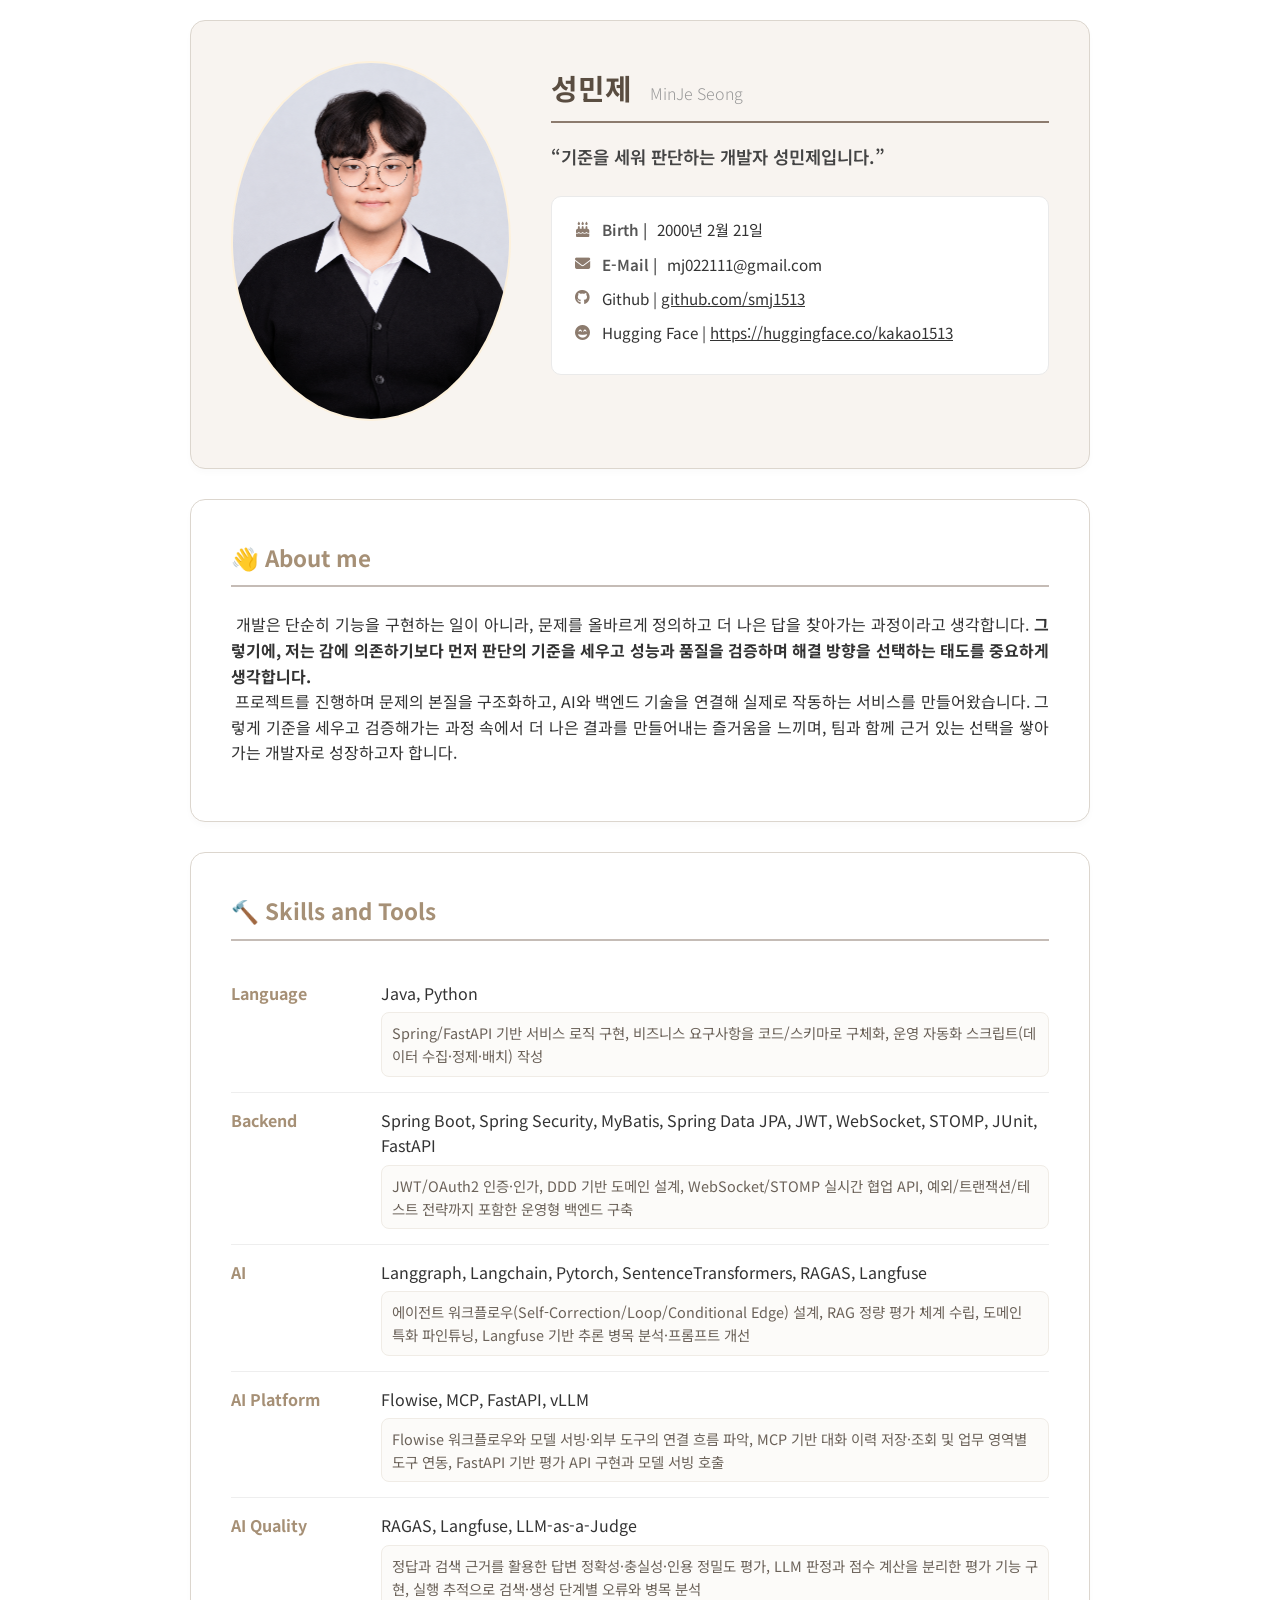
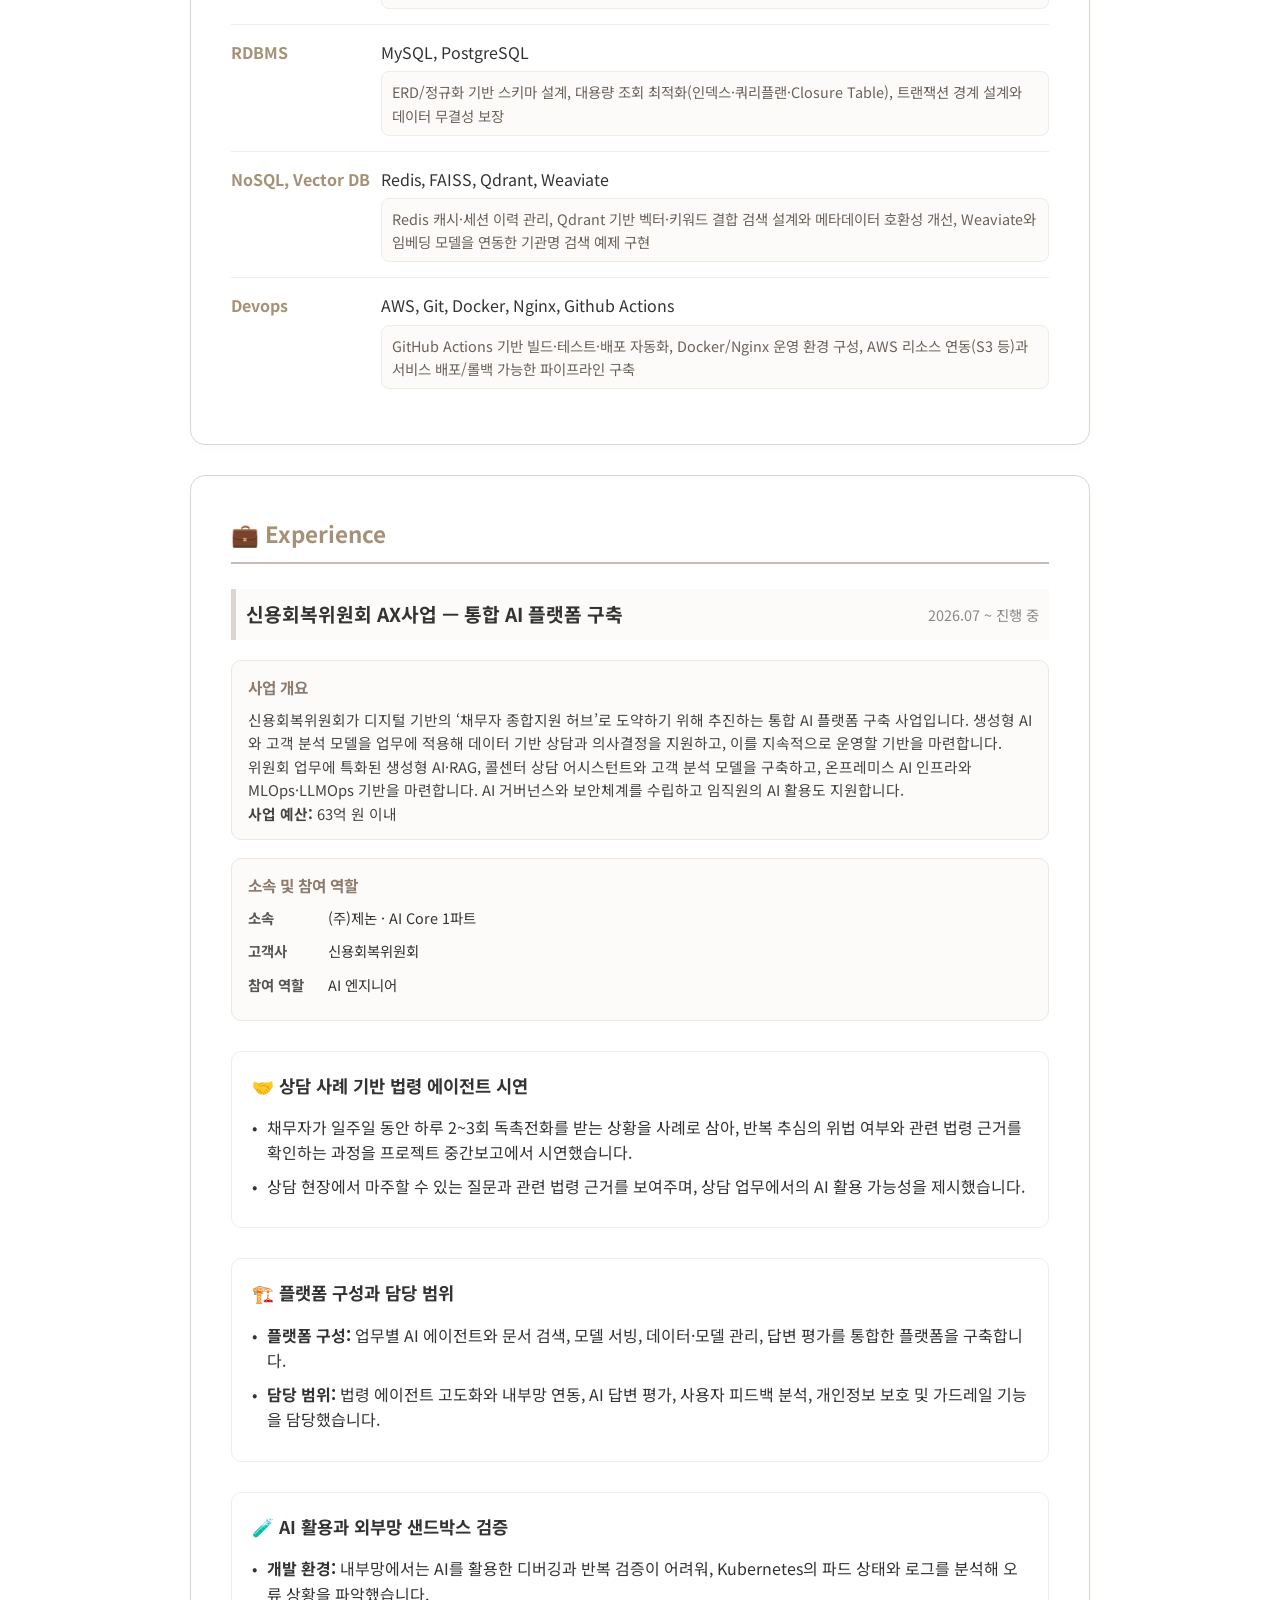
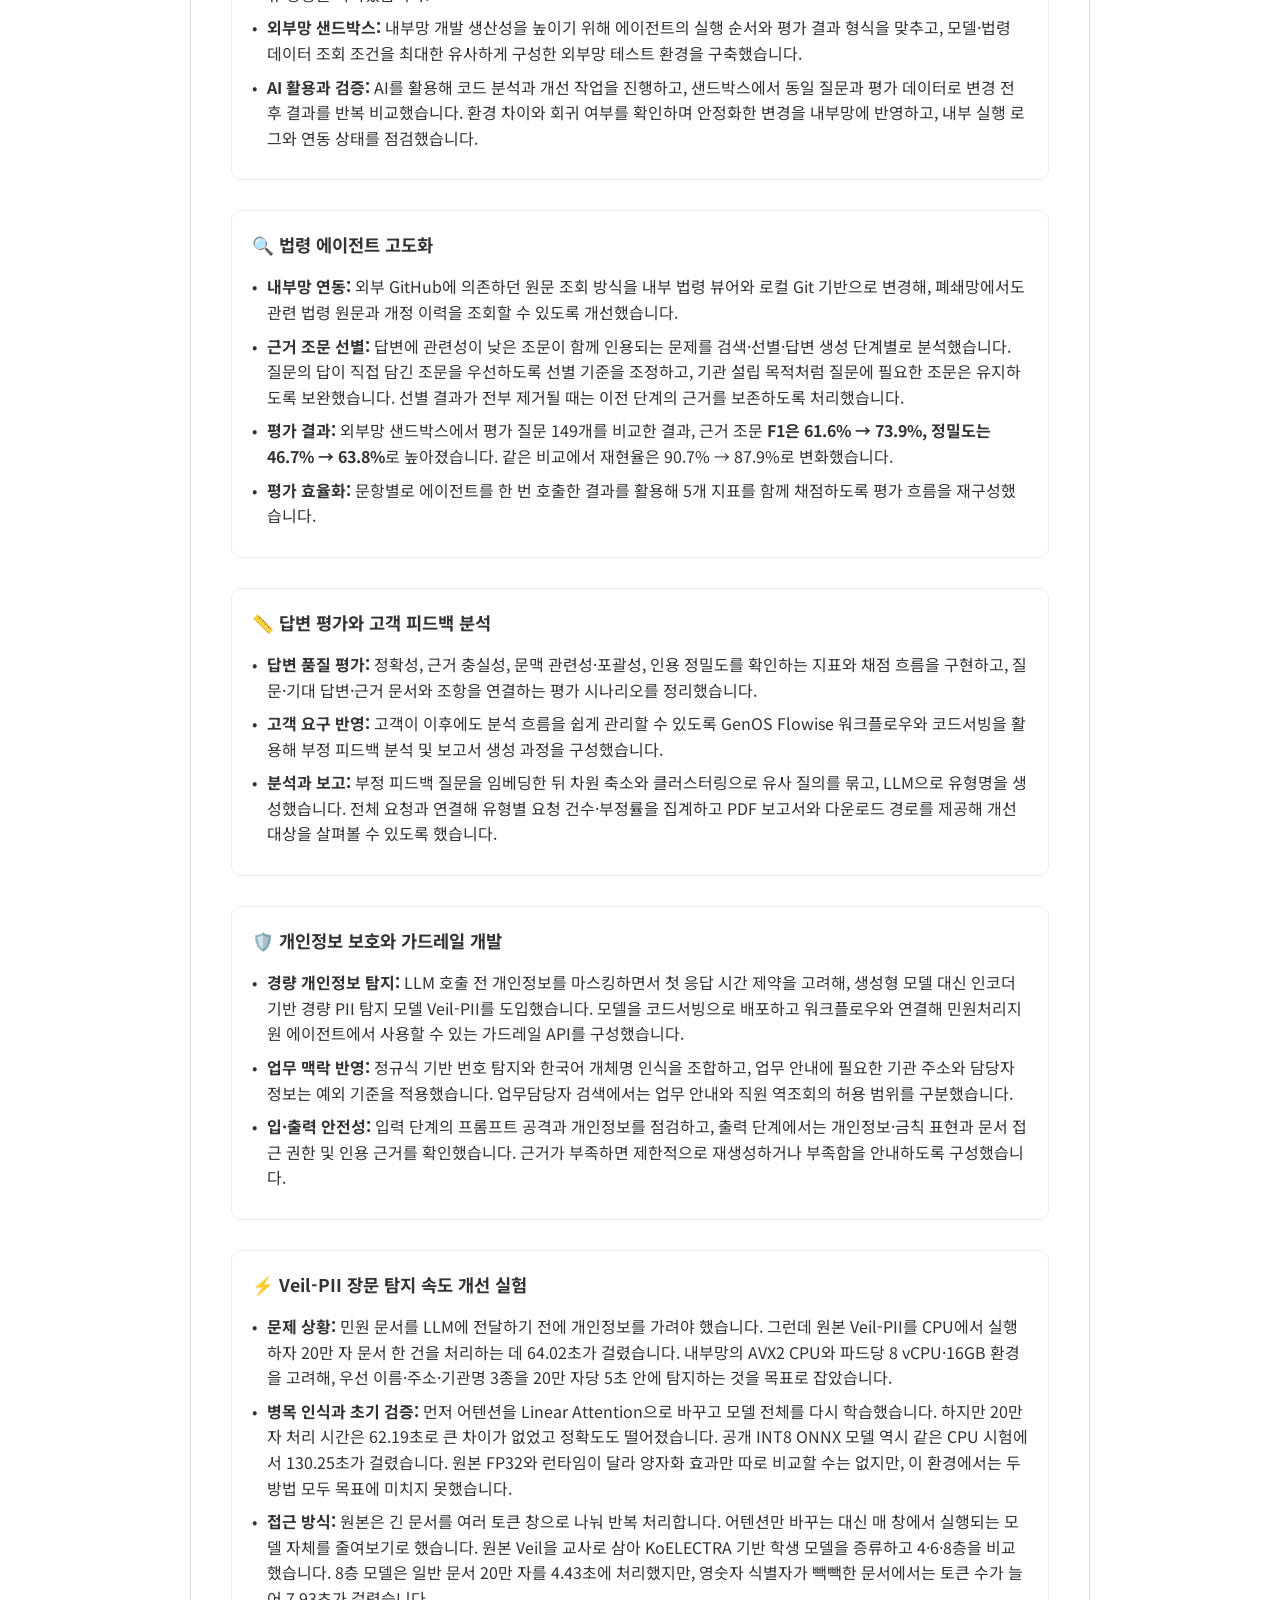
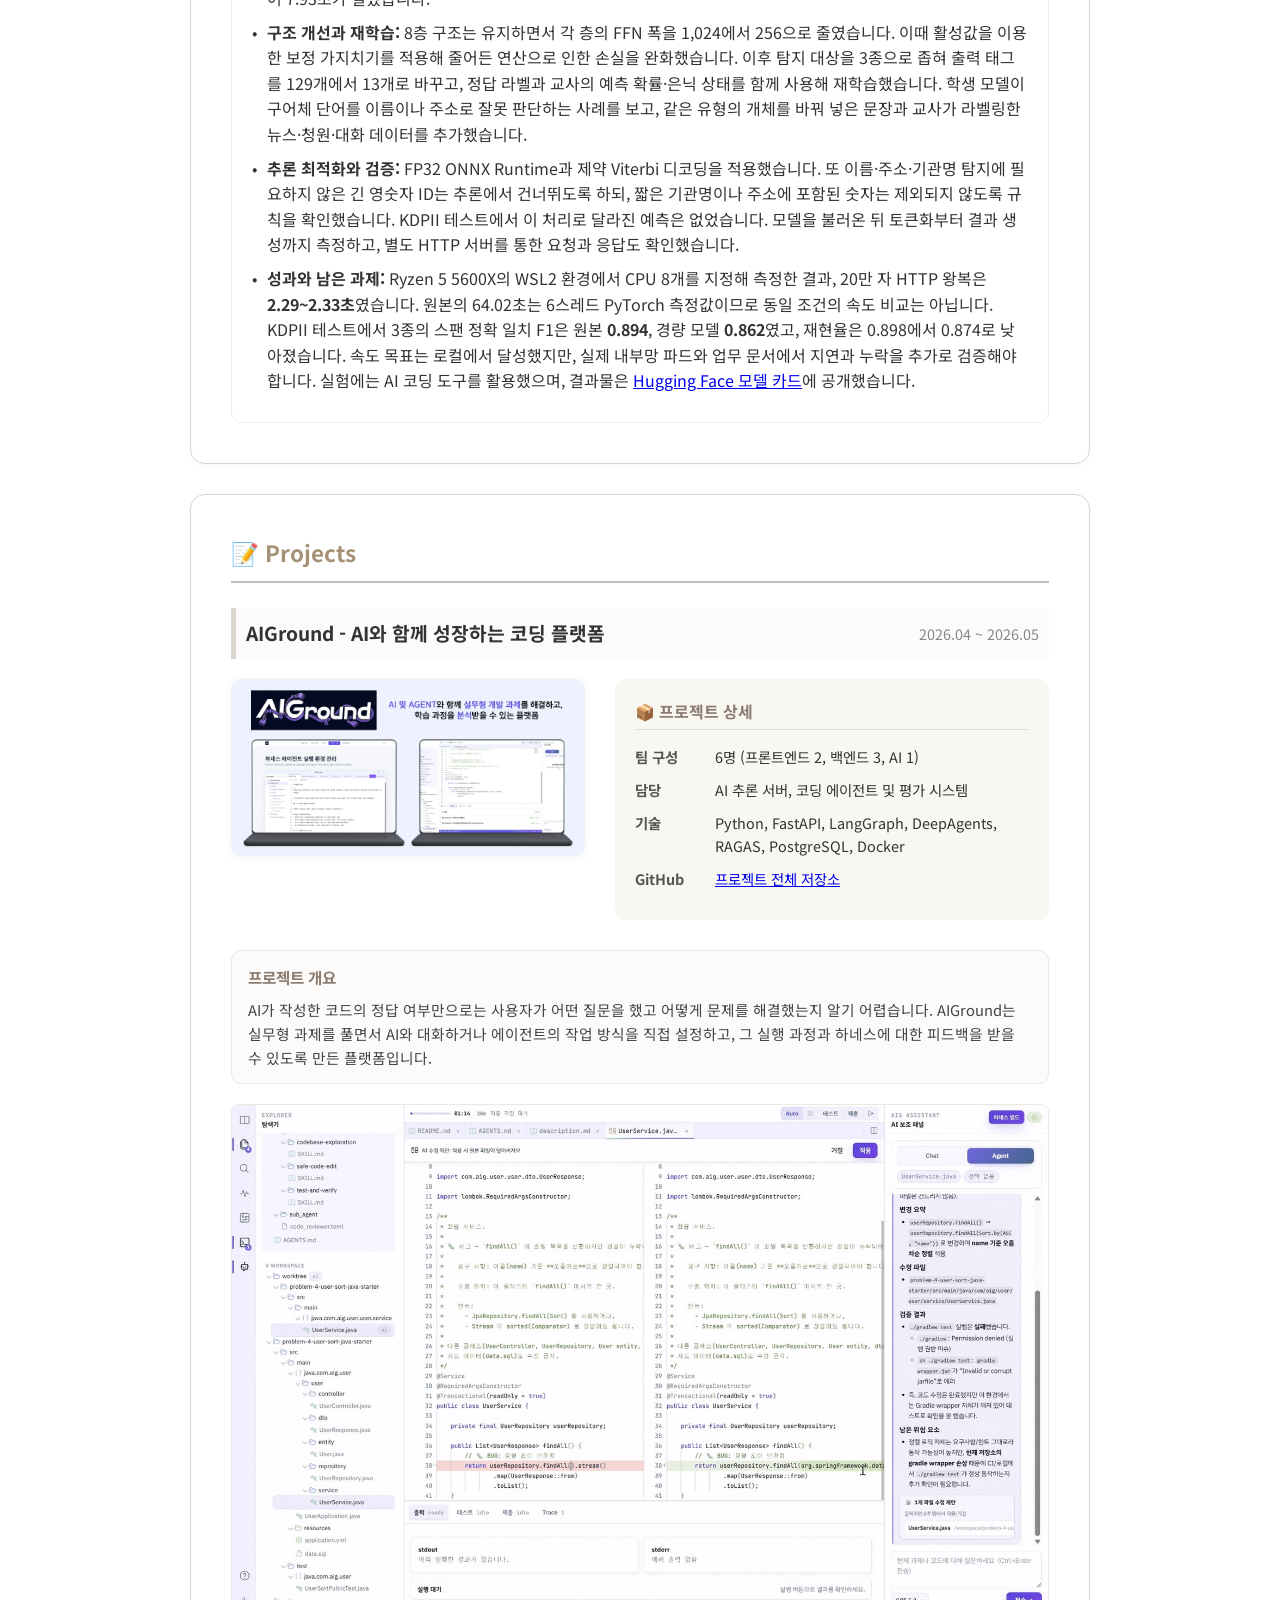
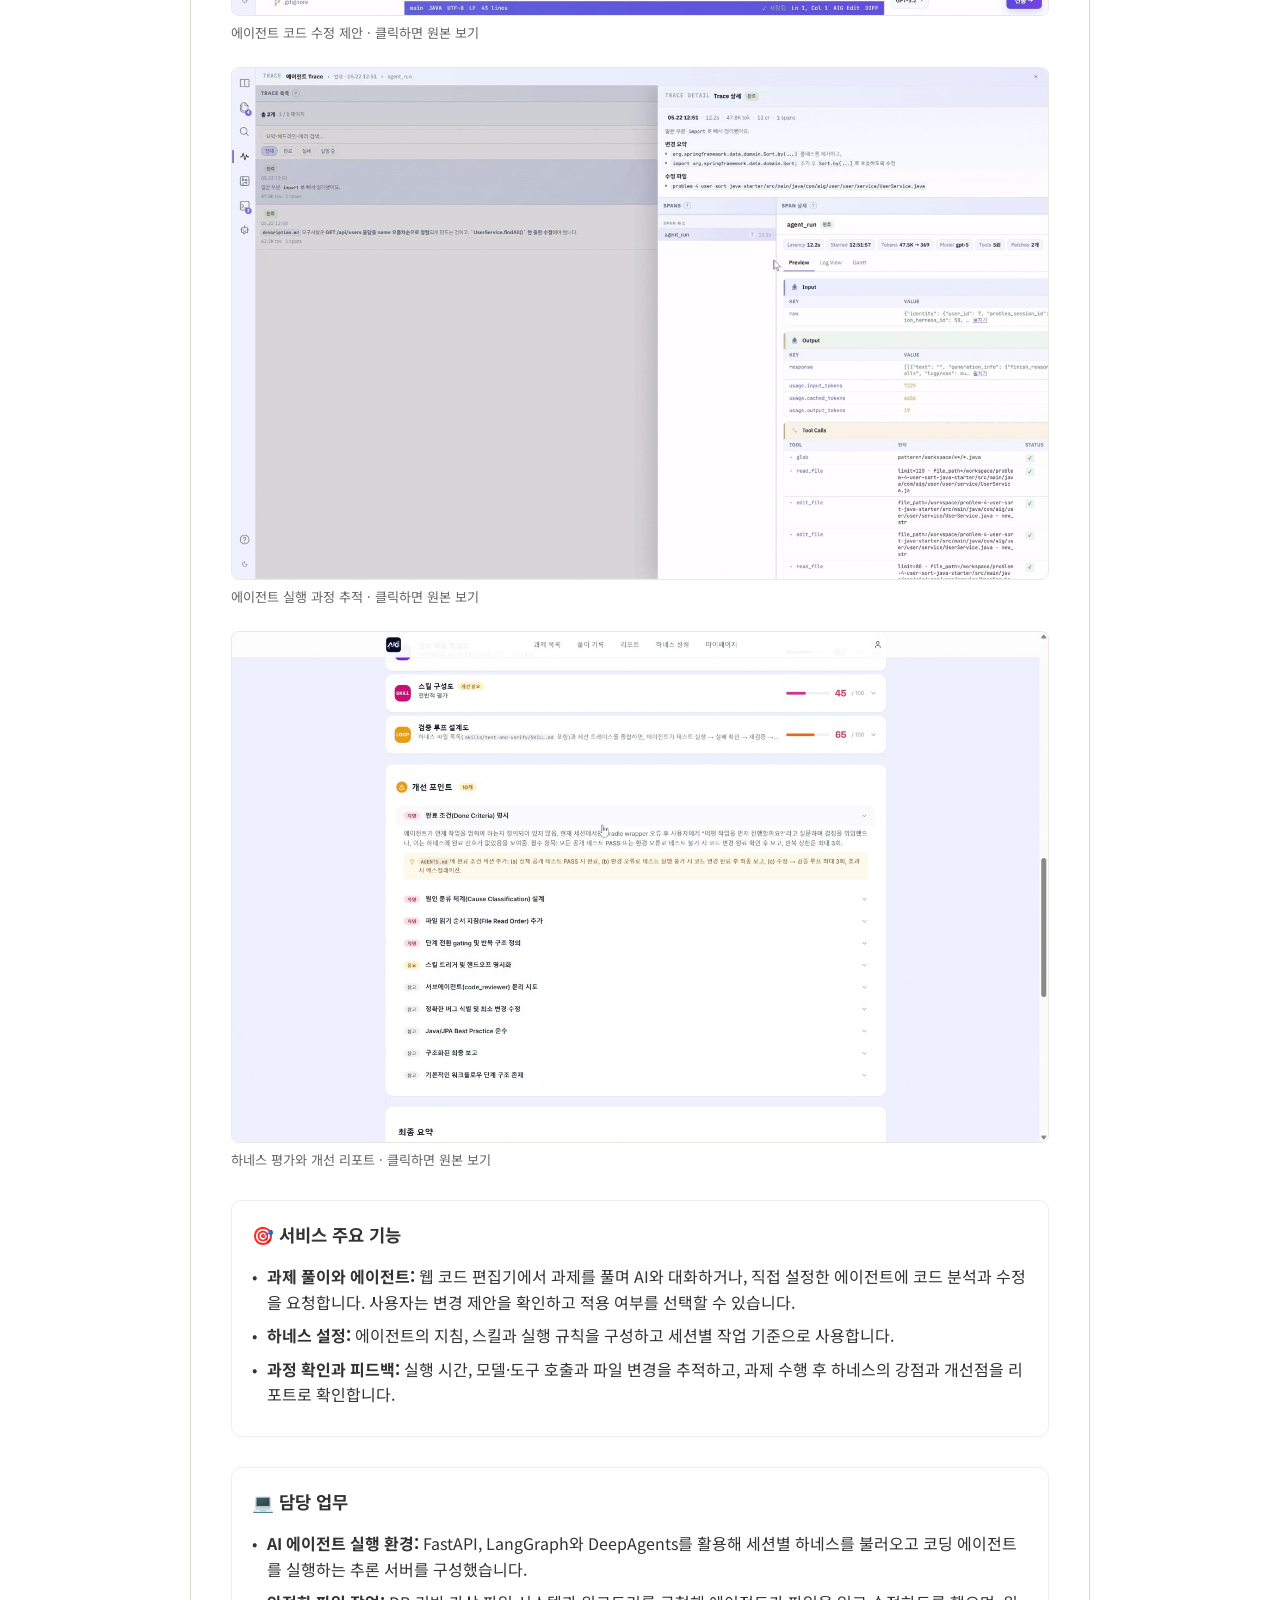
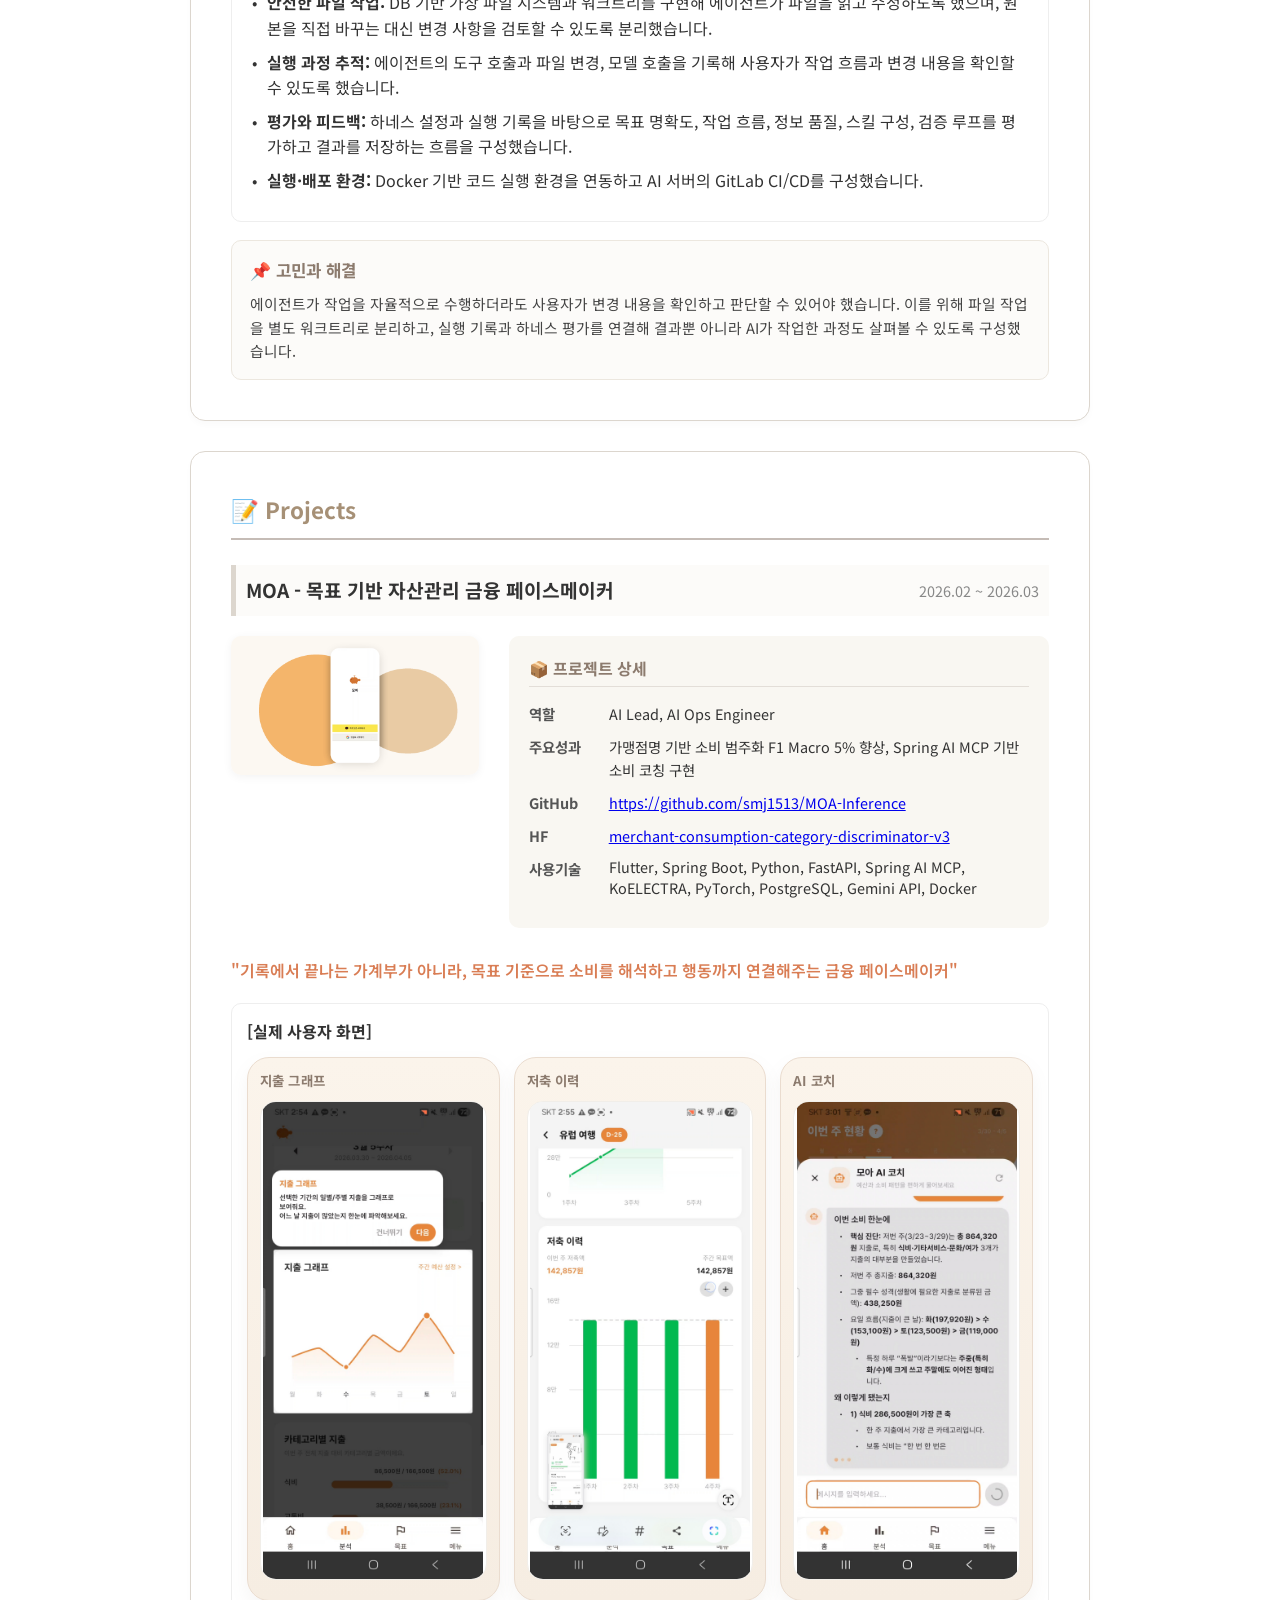
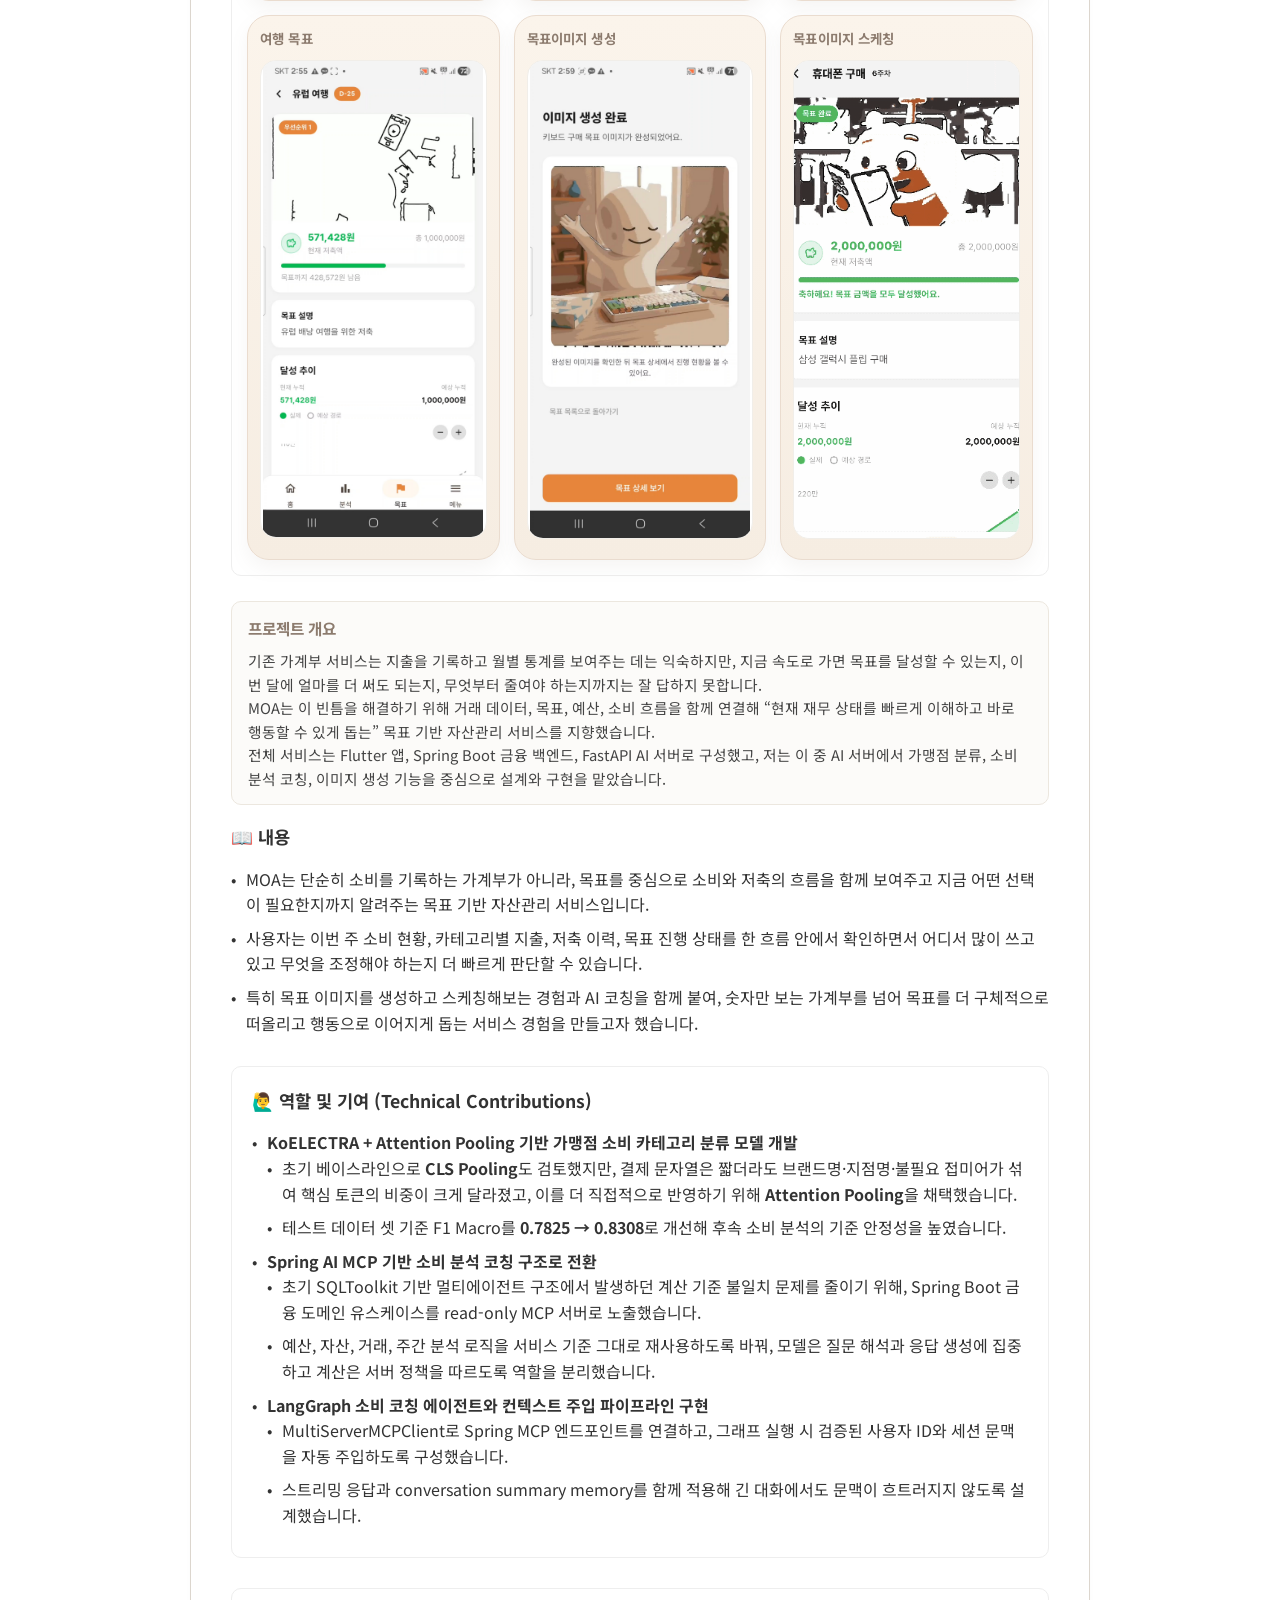
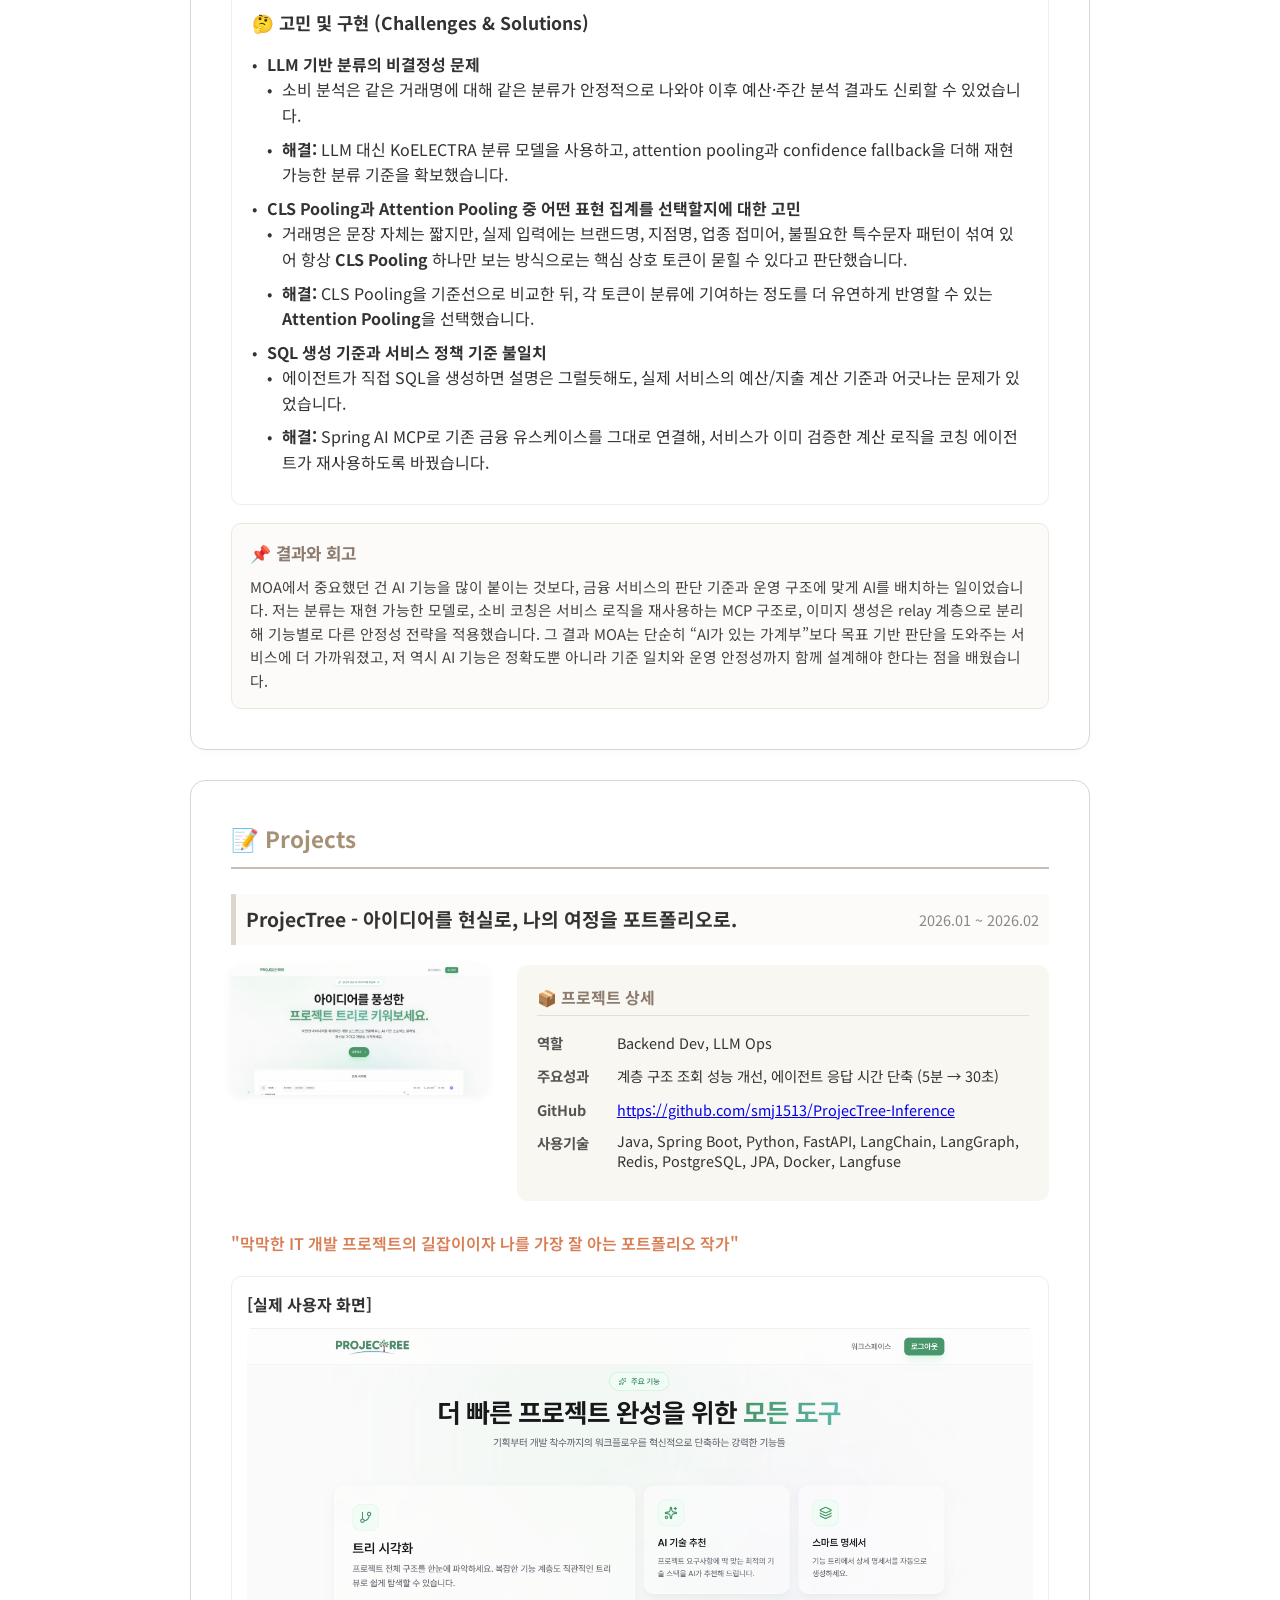
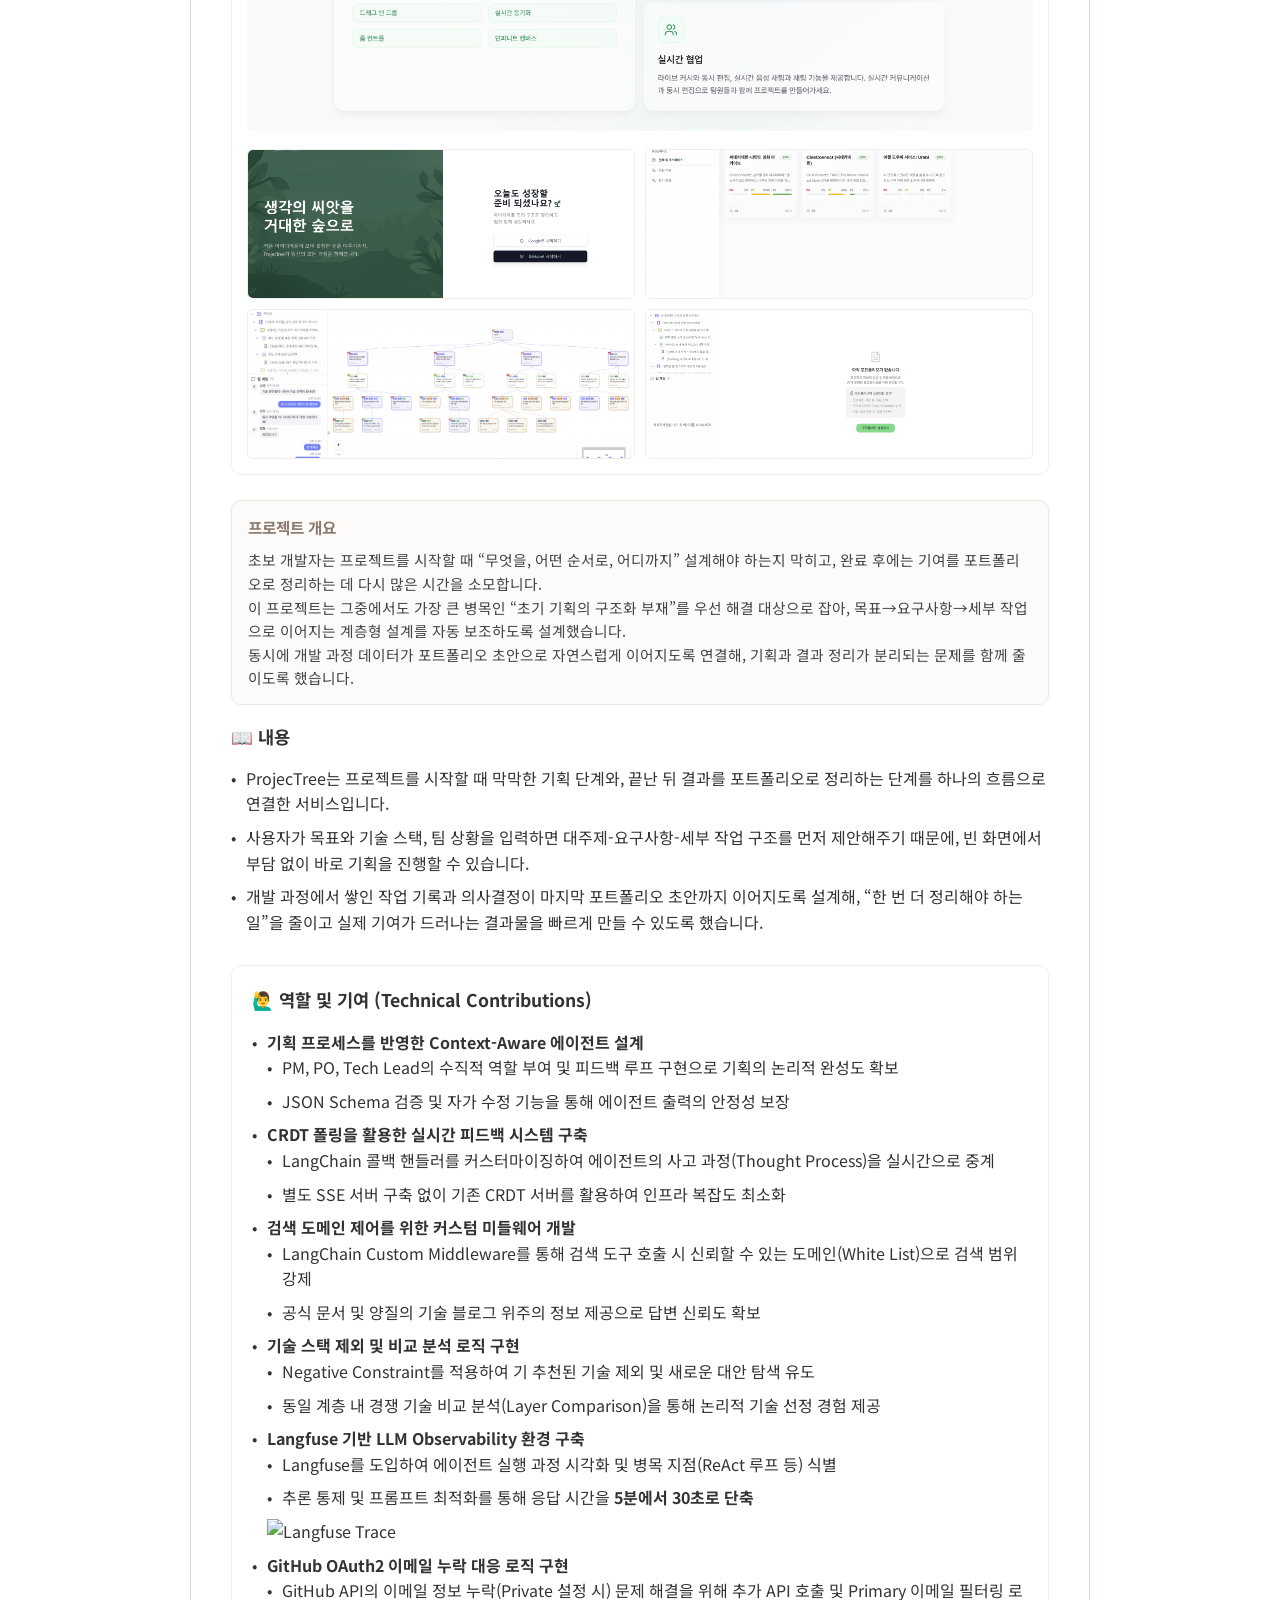
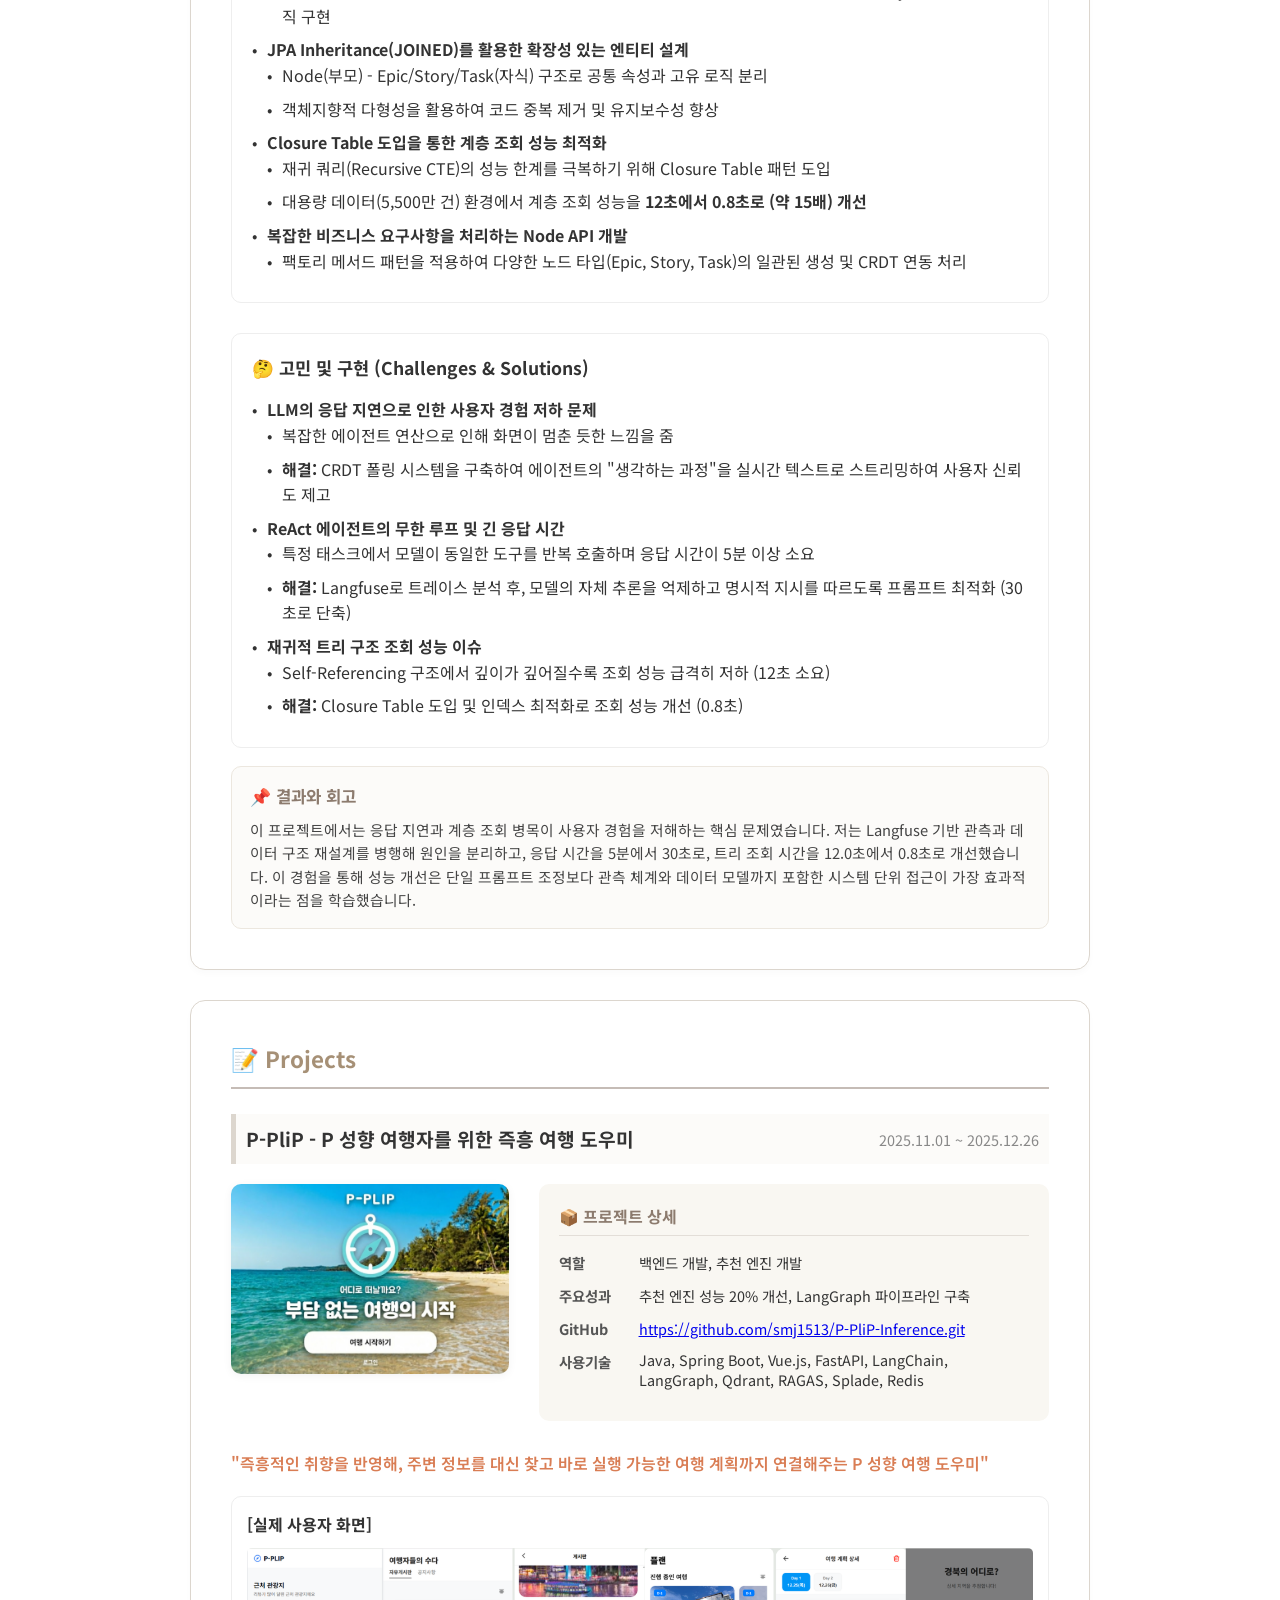
==== commit 2f4e6190: "Add Veil PII optimization experiment" ====
--- a/index.html
+++ b/index.html
@@ -218,12 +218,12 @@
             <div class="project-roles">
                 <h4>⚡ Veil-PII 장문 탐지 속도 개선 실험</h4>
                 <ul>
-                    <li><strong>문제 상황:</strong> LLM 호출 전 개인정보를 탐지할 때 긴 문서의 처리 시간이 응답 지연으로 이어졌습니다. 기존 Veil-PII를 CPU에서 측정하니 20만 자에 64.02초가 걸렸습니다. 내부망의 AVX2 CPU와 Kubernetes 파드 8 vCPU·16GB 조건을 고려해, 이름·주소·기관명 3종을 20만 자당 5초 이내에 탐지하는 것을 목표로 잡았습니다.</li>
-                    <li><strong>병목 인식과 초기 검증:</strong> 입력 길이에 비례하는 연산만으로 해결될 것으로 가정하지 않고 전체 추론 경로를 측정했습니다. Linear Attention으로 교체해 전체 재학습한 모델은 62.19초로 속도 개선이 작았고 정확도도 낮아졌습니다. 공개 INT8 ONNX 모델도 해당 CPU 시험에서 130.25초가 걸려, 런타임이 다른 FP32 기준과 비교했을 때 원하는 속도 이점을 확인하지 못했습니다.</li>
-                    <li><strong>접근 방식:</strong> 긴 문서를 일정 길이의 창으로 나누는 기존 구조에서는 어텐션 외의 모델 연산과 반복 추론 비용도 중요하다고 판단했습니다. 원본 Veil을 교사로 삼아 작은 KoELECTRA 학생 모델을 증류하고, 4·6·8층 모델의 속도와 정확도를 비교했습니다. 8층 모델은 일반 문서에서 빨랐지만 토큰이 밀집된 입력은 5초를 넘어 구조를 다시 조정했습니다.</li>
-                    <li><strong>구조 개선과 재학습:</strong> 8층 모델의 FFN 폭을 1,024에서 256으로 줄이되 활성값을 활용한 보정 가지치기로 손실을 줄였습니다. 탐지 범위를 실제 필요한 3종으로 좁혀 출력 태그를 129개에서 13개로 축소하고, 정답 라벨·교사 확률·은닉 상태를 함께 활용해 재학습했습니다. 개체 치환과 교사 라벨 데이터 확장으로 이름·주소·기관명에 대한 오탐과 누락을 보완했습니다.</li>
-                    <li><strong>추론 최적화와 검증:</strong> FP32 ONNX Runtime과 제약 Viterbi 디코딩을 적용하고, 3종 탐지에 불필요한 일부 영숫자 식별자를 건너뛰도록 처리했습니다. 디코딩 결과와 패키지 독립 실행을 검증하고, 20만 자 입력에서 토큰화부터 탐지 결과 생성 및 HTTP 왕복까지 측정했습니다.</li>
-                    <li><strong>성과와 남은 과제:</strong> 로컬 WSL2의 AVX2 CPU 8개 지정 환경에서 최종 모델 HTTP 왕복은 20만 자당 <strong>2.29~2.33초</strong>였습니다. KDPII 테스트에서 3종 정확 일치 F1은 <strong>원본 0.894 → 경량 모델 0.862</strong>, 재현율은 0.898 → 0.874로 속도와 정확도 사이의 차이를 확인했습니다. 비교 기준인 원본은 6스레드로 측정했습니다. 실제 내부망 파드와 업무 문서에서의 지연시간·오탐·누락 검증은 후속 과제입니다.</li>
+                    <li><strong>문제 상황:</strong> 민원 문서를 LLM에 전달하기 전에 개인정보를 가려야 했습니다. 그런데 원본 Veil-PII를 CPU에서 실행하자 20만 자 문서 한 건을 처리하는 데 64.02초가 걸렸습니다. 내부망의 AVX2 CPU와 파드당 8 vCPU·16GB 환경을 고려해, 우선 이름·주소·기관명 3종을 20만 자당 5초 안에 탐지하는 것을 목표로 잡았습니다.</li>
+                    <li><strong>병목 인식과 초기 검증:</strong> 먼저 어텐션을 Linear Attention으로 바꾸고 모델 전체를 다시 학습했습니다. 하지만 20만 자 처리 시간은 62.19초로 큰 차이가 없었고 정확도도 떨어졌습니다. 공개 INT8 ONNX 모델 역시 같은 CPU 시험에서 130.25초가 걸렸습니다. 원본 FP32와 런타임이 달라 양자화 효과만 따로 비교할 수는 없지만, 이 환경에서는 두 방법 모두 목표에 미치지 못했습니다.</li>
+                    <li><strong>접근 방식:</strong> 원본은 긴 문서를 여러 토큰 창으로 나눠 반복 처리합니다. 어텐션만 바꾸는 대신 매 창에서 실행되는 모델 자체를 줄여보기로 했습니다. 원본 Veil을 교사로 삼아 KoELECTRA 기반 학생 모델을 증류하고 4·6·8층을 비교했습니다. 8층 모델은 일반 문서 20만 자를 4.43초에 처리했지만, 영숫자 식별자가 빽빽한 문서에서는 토큰 수가 늘어 7.93초가 걸렸습니다.</li>
+                    <li><strong>구조 개선과 재학습:</strong> 8층 구조는 유지하면서 각 층의 FFN 폭을 1,024에서 256으로 줄였습니다. 이때 활성값을 이용한 보정 가지치기를 적용해 줄어든 연산으로 인한 손실을 완화했습니다. 이후 탐지 대상을 3종으로 좁혀 출력 태그를 129개에서 13개로 바꾸고, 정답 라벨과 교사의 예측 확률·은닉 상태를 함께 사용해 재학습했습니다. 학생 모델이 구어체 단어를 이름이나 주소로 잘못 판단하는 사례를 보고, 같은 유형의 개체를 바꿔 넣은 문장과 교사가 라벨링한 뉴스·청원·대화 데이터를 추가했습니다.</li>
+                    <li><strong>추론 최적화와 검증:</strong> FP32 ONNX Runtime과 제약 Viterbi 디코딩을 적용했습니다. 또 이름·주소·기관명 탐지에 필요하지 않은 긴 영숫자 ID는 추론에서 건너뛰도록 하되, 짧은 기관명이나 주소에 포함된 숫자는 제외되지 않도록 규칙을 확인했습니다. KDPII 테스트에서 이 처리로 달라진 예측은 없었습니다. 모델을 불러온 뒤 토큰화부터 결과 생성까지 측정하고, 별도 HTTP 서버를 통한 요청과 응답도 확인했습니다.</li>
+                    <li><strong>성과와 남은 과제:</strong> Ryzen 5 5600X의 WSL2 환경에서 CPU 8개를 지정해 측정한 결과, 20만 자 HTTP 왕복은 <strong>2.29~2.33초</strong>였습니다. 원본의 64.02초는 6스레드 PyTorch 측정값이므로 동일 조건의 속도 비교는 아닙니다. KDPII 테스트에서 3종의 스팬 정확 일치 F1은 원본 <strong>0.894</strong>, 경량 모델 <strong>0.862</strong>였고, 재현율은 0.898에서 0.874로 낮아졌습니다. 속도 목표는 로컬에서 달성했지만, 실제 내부망 파드와 업무 문서에서 지연과 누락을 추가로 검증해야 합니다. 실험에는 AI 코딩 도구를 활용했으며, 결과물은 <a href="https://huggingface.co/kakao1513/veil-pii-ko-small-3" target="_blank" rel="noopener noreferrer">Hugging Face 모델 카드</a>에 공개했습니다.</li>
                 </ul>
             </div>
         </section>
